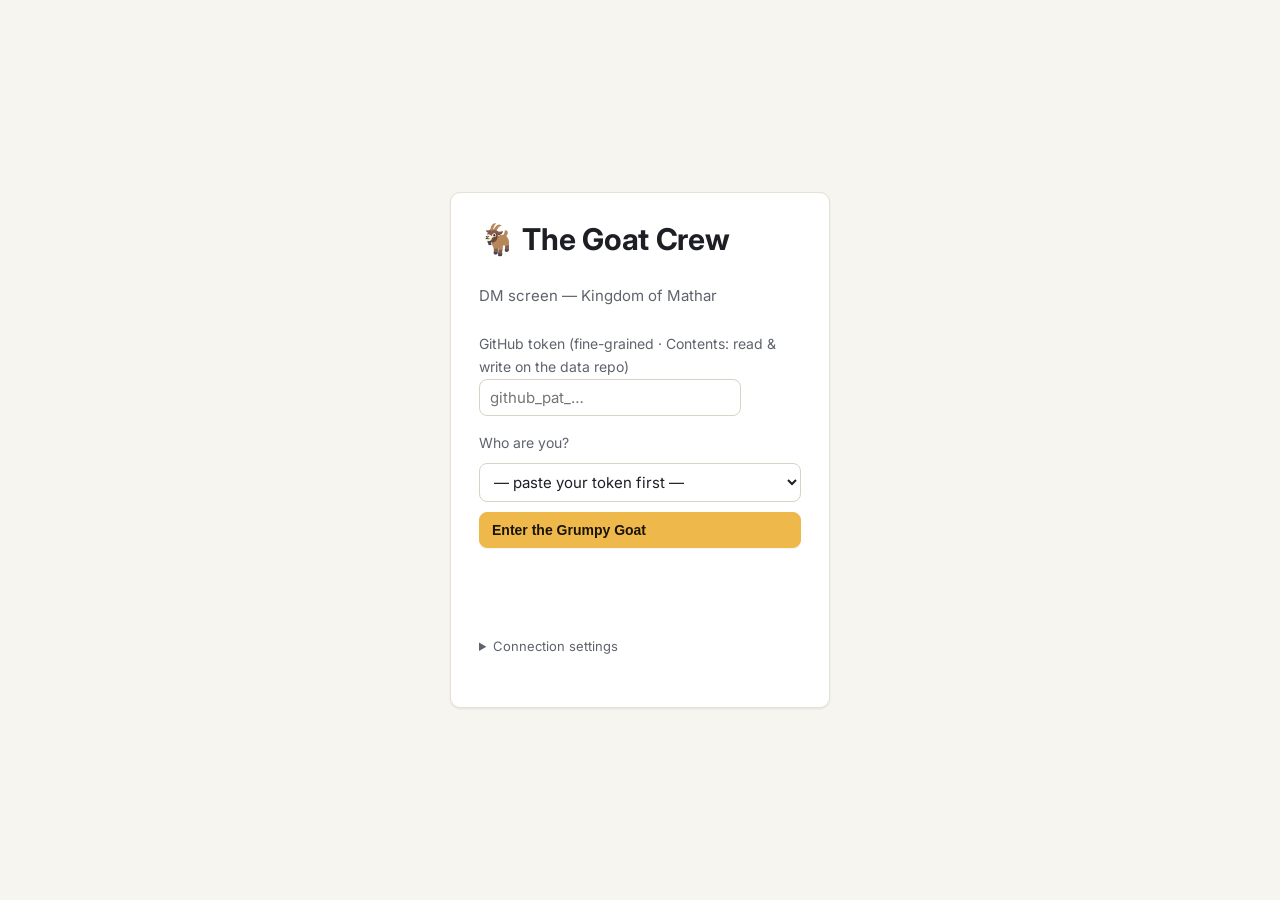
==== index.html @ f5019e67 "Light theme: System / Light / Dark with a header toggle - Tokenise every colour in style.css, dm.css" ====
<!DOCTYPE html>
<html lang="en">
<head>
<meta charset="utf-8">
<meta name="viewport" content="width=device-width, initial-scale=1, viewport-fit=cover">
<title>Goat Crew — DM screen</title>
<meta name="color-scheme" content="dark light">
<meta name="theme-color" content="#141822" media="(prefers-color-scheme: dark)">
<meta name="theme-color" content="#ffffff" media="(prefers-color-scheme: light)">
<script>
/* Theme, before first paint: localStorage gc_theme = system | light | dark → <html data-theme="light|dark">.
   On System it follows the OS live. Buttons with data-theme-set="…" and #theme-toggle drive it (see dm.css). */
(function () {
  var KEY = 'gc_theme', root = document.documentElement, mem = 'system', timer;
  var mq = window.matchMedia ? matchMedia('(prefers-color-scheme: dark)') : null, BAR = { dark: '#141822', light: '#ffffff' };
  function pref() { var v; try { v = localStorage.getItem(KEY); } catch (_) { v = mem; } return v === 'light' || v === 'dark' ? v : 'system'; }
  function resolve(p) { return p === 'system' ? (mq && !mq.matches ? 'light' : 'dark') : p; }
  function sync() {
    var p = pref(), next = root.dataset.theme === 'dark' ? 'light' : 'dark', tg = document.getElementById('theme-toggle');
    document.querySelectorAll('[data-theme-set]').forEach(function (b) { b.setAttribute('aria-pressed', String(b.dataset.themeSet === p)); });
    if (tg) { tg.title = 'Switch to ' + next + ' theme'; tg.setAttribute('aria-label', tg.title); }
  }
  function apply(fade) {
    var t = resolve(pref());
    if (fade && root.dataset.theme !== t) { root.classList.add('theme-fade'); clearTimeout(timer); timer = setTimeout(function () { root.classList.remove('theme-fade'); }, 400); }
    root.dataset.theme = t;
    document.querySelectorAll('meta[name="theme-color"]').forEach(function (m) { m.content = BAR[t]; });
    sync();
  }
  function set(p) { mem = p; try { localStorage.setItem(KEY, p); } catch (_) { /* private mode: keep it for this page */ } apply(true); }
  function onSystem() { if (pref() === 'system') apply(true); }
  window.gcTheme = { pref: pref, set: set, sync: sync, current: function () { return root.dataset.theme; } };
  apply(false);
  if (mq) { if (mq.addEventListener) mq.addEventListener('change', onSystem); else if (mq.addListener) mq.addListener(onSystem); }
  addEventListener('storage', function (e) { if (e.key === KEY) apply(true); });
  document.addEventListener('click', function (e) {
    var b = e.target.closest && e.target.closest('[data-theme-set], #theme-toggle'); if (!b) return;
    set(b.id === 'theme-toggle' ? (root.dataset.theme === 'dark' ? 'light' : 'dark') : b.dataset.themeSet);
  });
  document.addEventListener('DOMContentLoaded', sync);
})();
</script>
<link rel="preconnect" href="https://fonts.googleapis.com">
<link rel="preconnect" href="https://fonts.gstatic.com" crossorigin>
<link href="https://fonts.googleapis.com/css2?family=Cormorant+Garamond:wght@600;700&family=Inter:wght@400;500;600;700&family=JetBrains+Mono:wght@500;600;700&family=Source+Serif+4:ital,wght@0,400;0,600;1,400&display=swap" rel="stylesheet">
<link rel="stylesheet" href="vendor/leaflet/leaflet.css">
<link rel="stylesheet" href="style.css">
<link rel="stylesheet" href="dm.css">
<link rel="icon" href="data:image/svg+xml,<svg xmlns='http://www.w3.org/2000/svg' viewBox='0 0 100 100'><text y='.9em' font-size='90'>🐐</text></svg>">
</head>
<body>
<div id="app">
  <!-- Login: a GitHub token is the key to the private data repo; then say which DM you are -->
  <div id="login" class="hidden">
    <div class="login-box">
      <h1>🐐 The Goat Crew</h1>
      <p class="muted">DM screen — Kingdom of Mathar</p>
      <div id="login-direct">
        <label>GitHub token <span class="muted">(fine-grained · Contents: read &amp; write on the data repo)</span></label>
        <input id="login-token" type="password" autocomplete="off" spellcheck="false" placeholder="github_pat_…">
      </div>
      <label>Who are you?</label>
      <select id="login-user"><option value="">— paste your token first —</option></select>
      <div id="login-worker" class="hidden">
        <label>Passcode</label>
        <input id="login-pass" type="password" autocomplete="current-password" placeholder="goat-…">
      </div>
      <button id="login-btn" class="btn primary">Enter the Grumpy Goat</button>
      <p id="login-err" class="err"></p>
      <p id="login-mode" class="muted" style="font-size:12px;margin:0"></p>
      <details class="collapse"><summary class="muted" style="font-size:13px;font-weight:400">Connection settings</summary>
        <label class="muted" style="font-size:12px">Login server (leave empty to use a GitHub token in this browser)</label>
        <input id="login-worker-url" placeholder="https://goat-crew-dm.….workers.dev" spellcheck="false">
        <label class="muted" style="font-size:12px">Data repo</label>
        <div class="row"><input id="login-owner" placeholder="owner" style="flex:1;min-width:0"><input id="login-repo" placeholder="repo" style="flex:1;min-width:0"><input id="login-branch" placeholder="branch" style="width:90px"></div>
        <p class="muted" style="font-size:12px;margin:6px 0 0">Settings are stored only in this browser.</p>
      </details>
    </div>
  </div>

  <!-- Main -->
  <div id="main" class="hidden">
    <header>
      <span class="brand">🐐 Goat Crew</span>
      <span id="whoami" class="muted"></span>
      <span id="live-dot" title="Live connection to the data repo">●</span>
      <button id="theme-toggle" class="btn small ghost icon-btn" type="button" title="Switch theme" aria-label="Switch theme"><svg class="ic ic-sun" viewBox="0 0 24 24" fill="none" stroke="currentColor" stroke-width="2" stroke-linecap="round" stroke-linejoin="round" aria-hidden="true" focusable="false"><circle cx="12" cy="12" r="4"/><path d="M12 2v2M12 20v2m-7.07-17.07 1.41 1.41m11.32 11.32 1.41 1.41M2 12h2m16 0h2M6.34 17.66l-1.41 1.41M19.07 4.93l-1.41 1.41"/></svg><svg class="ic ic-moon" viewBox="0 0 24 24" fill="none" stroke="currentColor" stroke-width="2" stroke-linecap="round" stroke-linejoin="round" aria-hidden="true" focusable="false"><path d="M12 3a6 6 0 0 0 9 9 9 9 0 1 1-9-9Z"/></svg></button>
      <button id="logout" class="btn small ghost">Log out</button>
    </header>
    <nav id="tabs">
      <button data-tab="map" class="tab">Map</button>
      <button data-tab="chat" class="tab">DM Chat</button>
      <button data-tab="party" class="tab">Party</button>
      <button data-tab="battle" class="tab">Battle</button>
      <button data-tab="dice" class="tab">Dice</button>
      <button data-tab="journal" class="tab">Journal</button>
      <button data-tab="codex" class="tab">Codex</button>
      <button data-tab="quests" class="tab">Quests</button>
      <button data-tab="board" class="tab">Board</button>
      <button data-tab="arc" class="tab dm-only hidden">Arc</button>
      <button data-tab="notes" class="tab">My Notes</button>
      <button data-tab="dm" class="tab dm-only hidden">DM</button>
      <button data-tab="settings" class="tab" title="Settings">Settings</button>
      <select id="pin-pick" title="Pin a panel to the right of whatever tab you're on" aria-label="Pin a panel">
        <option value="">Pin a panel…</option>
        <option value="chat">DM Chat</option>
        <option value="notes">My Notes</option>
        <option value="battle">Battle</option>
        <option value="dice">Dice</option>
        <option value="party">Party</option>
        <option value="map">Map</option>
      </select>
    </nav>
    <main id="content"></main>
    <aside id="rail" class="hidden"></aside>
  </div>
</div>
<div id="toasts" aria-live="polite"></div>
<script src="vendor/leaflet/leaflet.js"></script>
<script src="config.js"></script>
<script src="gh.js"></script>
<script src="icons.js"></script>
<script src="bestiary.js"></script>
<script src="map.js"></script>
<script src="chat.js"></script>
<script src="app.js"></script>
</body>
</html>
---- vendor/leaflet/leaflet.css ----
/* required styles */

.leaflet-pane,
.leaflet-tile,
.leaflet-marker-icon,
.leaflet-marker-shadow,
.leaflet-tile-container,
.leaflet-pane > svg,
.leaflet-pane > canvas,
.leaflet-zoom-box,
.leaflet-image-layer,
.leaflet-layer {
	position: absolute;
	left: 0;
	top: 0;
	}
.leaflet-container {
	overflow: hidden;
	}
.leaflet-tile,
.leaflet-marker-icon,
.leaflet-marker-shadow {
	-webkit-user-select: none;
	   -moz-user-select: none;
	        user-select: none;
	  -webkit-user-drag: none;
	}
/* Prevents IE11 from highlighting tiles in blue */
.leaflet-tile::selection {
	background: transparent;
}
/* Safari renders non-retina tile on retina better with this, but Chrome is worse */
.leaflet-safari .leaflet-tile {
	image-rendering: -webkit-optimize-contrast;
	}
/* hack that prevents hw layers "stretching" when loading new tiles */
.leaflet-safari .leaflet-tile-container {
	width: 1600px;
	height: 1600px;
	-webkit-transform-origin: 0 0;
	}
.leaflet-marker-icon,
.leaflet-marker-shadow {
	display: block;
	}
/* .leaflet-container svg: reset svg max-width decleration shipped in Joomla! (joomla.org) 3.x */
/* .leaflet-container img: map is broken in FF if you have max-width: 100% on tiles */
.leaflet-container .leaflet-overlay-pane svg {
	max-width: none !important;
	max-height: none !important;
	}
.leaflet-container .leaflet-marker-pane img,
.leaflet-container .leaflet-shadow-pane img,
.leaflet-container .leaflet-tile-pane img,
.leaflet-container img.leaflet-image-layer,
.leaflet-container .leaflet-tile {
	max-width: none !important;
	max-height: none !important;
	width: auto;
	padding: 0;
	}

.leaflet-container img.leaflet-tile {
	/* See: https://bugs.chromium.org/p/chromium/issues/detail?id=600120 */
	mix-blend-mode: plus-lighter;
}

.leaflet-container.leaflet-touch-zoom {
	-ms-touch-action: pan-x pan-y;
	touch-action: pan-x pan-y;
	}
.leaflet-container.leaflet-touch-drag {
	-ms-touch-action: pinch-zoom;
	/* Fallback for FF which doesn't support pinch-zoom */
	touch-action: none;
	touch-action: pinch-zoom;
}
.leaflet-container.leaflet-touch-drag.leaflet-touch-zoom {
	-ms-touch-action: none;
	touch-action: none;
}
.leaflet-container {
	-webkit-tap-highlight-color: transparent;
}
.leaflet-container a {
	-webkit-tap-highlight-color: rgba(51, 181, 229, 0.4);
}
.leaflet-tile {
	filter: inherit;
	visibility: hidden;
	}
.leaflet-tile-loaded {
	visibility: inherit;
	}
.leaflet-zoom-box {
	width: 0;
	height: 0;
	-moz-box-sizing: border-box;
	     box-sizing: border-box;
	z-index: 800;
	}
/* workaround for https://bugzilla.mozilla.org/show_bug.cgi?id=888319 */
.leaflet-overlay-pane svg {
	-moz-user-select: none;
	}

.leaflet-pane         { z-index: 400; }

.leaflet-tile-pane    { z-index: 200; }
.leaflet-overlay-pane { z-index: 400; }
.leaflet-shadow-pane  { z-index: 500; }
.leaflet-marker-pane  { z-index: 600; }
.leaflet-tooltip-pane   { z-index: 650; }
.leaflet-popup-pane   { z-index: 700; }

.leaflet-map-pane canvas { z-index: 100; }
.leaflet-map-pane svg    { z-index: 200; }

.leaflet-vml-shape {
	width: 1px;
	height: 1px;
	}
.lvml {
	behavior: url(#default#VML);
	display: inline-block;
	position: absolute;
	}


/* control positioning */

.leaflet-control {
	position: relative;
	z-index: 800;
	pointer-events: visiblePainted; /* IE 9-10 doesn't have auto */
	pointer-events: auto;
	}
.leaflet-top,
.leaflet-bottom {
	position: absolute;
	z-index: 1000;
	pointer-events: none;
	}
.leaflet-top {
	top: 0;
	}
.leaflet-right {
	right: 0;
	}
.leaflet-bottom {
	bottom: 0;
	}
.leaflet-left {
	left: 0;
	}
.leaflet-control {
	float: left;
	clear: both;
	}
.leaflet-right .leaflet-control {
	float: right;
	}
.leaflet-top .leaflet-control {
	margin-top: 10px;
	}
.leaflet-bottom .leaflet-control {
	margin-bottom: 10px;
	}
.leaflet-left .leaflet-control {
	margin-left: 10px;
	}
.leaflet-right .leaflet-control {
	margin-right: 10px;
	}


/* zoom and fade animations */

.leaflet-fade-anim .leaflet-popup {
	opacity: 0;
	-webkit-transition: opacity 0.2s linear;
	   -moz-transition: opacity 0.2s linear;
	        transition: opacity 0.2s linear;
	}
.leaflet-fade-anim .leaflet-map-pane .leaflet-popup {
	opacity: 1;
	}
.leaflet-zoom-animated {
	-webkit-transform-origin: 0 0;
	    -ms-transform-origin: 0 0;
	        transform-origin: 0 0;
	}
svg.leaflet-zoom-animated {
	will-change: transform;
}

.leaflet-zoom-anim .leaflet-zoom-animated {
	-webkit-transition: -webkit-transform 0.25s cubic-bezier(0,0,0.25,1);
	   -moz-transition:    -moz-transform 0.25s cubic-bezier(0,0,0.25,1);
	        transition:         transform 0.25s cubic-bezier(0,0,0.25,1);
	}
.leaflet-zoom-anim .leaflet-tile,
.leaflet-pan-anim .leaflet-tile {
	-webkit-transition: none;
	   -moz-transition: none;
	        transition: none;
	}

.leaflet-zoom-anim .leaflet-zoom-hide {
	visibility: hidden;
	}


/* cursors */

.leaflet-interactive {
	cursor: pointer;
	}
.leaflet-grab {
	cursor: -webkit-grab;
	cursor:    -moz-grab;
	cursor:         grab;
	}
.leaflet-crosshair,
.leaflet-crosshair .leaflet-interactive {
	cursor: crosshair;
	}
.leaflet-popup-pane,
.leaflet-control {
	cursor: auto;
	}
.leaflet-dragging .leaflet-grab,
.leaflet-dragging .leaflet-grab .leaflet-interactive,
.leaflet-dragging .leaflet-marker-draggable {
	cursor: move;
	cursor: -webkit-grabbing;
	cursor:    -moz-grabbing;
	cursor:         grabbing;
	}

/* marker & overlays interactivity */
.leaflet-marker-icon,
.leaflet-marker-shadow,
.leaflet-image-layer,
.leaflet-pane > svg path,
.leaflet-tile-container {
	pointer-events: none;
	}

.leaflet-marker-icon.leaflet-interactive,
.leaflet-image-layer.leaflet-interactive,
.leaflet-pane > svg path.leaflet-interactive,
svg.leaflet-image-layer.leaflet-interactive path {
	pointer-events: visiblePainted; /* IE 9-10 doesn't have auto */
	pointer-events: auto;
	}

/* visual tweaks */

.leaflet-container {
	background: #ddd;
	outline-offset: 1px;
	}
.leaflet-container a {
	color: #0078A8;
	}
.leaflet-zoom-box {
	border: 2px dotted #38f;
	background: rgba(255,255,255,0.5);
	}


/* general typography */
.leaflet-container {
	font-family: "Helvetica Neue", Arial, Helvetica, sans-serif;
	font-size: 12px;
	font-size: 0.75rem;
	line-height: 1.5;
	}


/* general toolbar styles */

.leaflet-bar {
	box-shadow: 0 1px 5px rgba(0,0,0,0.65);
	border-radius: 4px;
	}
.leaflet-bar a {
	background-color: #fff;
	border-bottom: 1px solid #ccc;
	width: 26px;
	height: 26px;
	line-height: 26px;
	display: block;
	text-align: center;
	text-decoration: none;
	color: black;
	}
.leaflet-bar a,
.leaflet-control-layers-toggle {
	background-position: 50% 50%;
	background-repeat: no-repeat;
	display: block;
	}
.leaflet-bar a:hover,
.leaflet-bar a:focus {
	background-color: #f4f4f4;
	}
.leaflet-bar a:first-child {
	border-top-left-radius: 4px;
	border-top-right-radius: 4px;
	}
.leaflet-bar a:last-child {
	border-bottom-left-radius: 4px;
	border-bottom-right-radius: 4px;
	border-bottom: none;
	}
.leaflet-bar a.leaflet-disabled {
	cursor: default;
	background-color: #f4f4f4;
	color: #bbb;
	}

.leaflet-touch .leaflet-bar a {
	width: 30px;
	height: 30px;
	line-height: 30px;
	}
.leaflet-touch .leaflet-bar a:first-child {
	border-top-left-radius: 2px;
	border-top-right-radius: 2px;
	}
.leaflet-touch .leaflet-bar a:last-child {
	border-bottom-left-radius: 2px;
	border-bottom-right-radius: 2px;
	}

/* zoom control */

.leaflet-control-zoom-in,
.leaflet-control-zoom-out {
	font: bold 18px 'Lucida Console', Monaco, monospace;
	text-indent: 1px;
	}

.leaflet-touch .leaflet-control-zoom-in, .leaflet-touch .leaflet-control-zoom-out  {
	font-size: 22px;
	}


/* layers control */

.leaflet-control-layers {
	box-shadow: 0 1px 5px rgba(0,0,0,0.4);
	background: #fff;
	border-radius: 5px;
	}
.leaflet-control-layers-toggle {
	background-image: url(images/layers.png);
	width: 36px;
	height: 36px;
	}
.leaflet-retina .leaflet-control-layers-toggle {
	background-image: url(images/layers-2x.png);
	background-size: 26px 26px;
	}
.leaflet-touch .leaflet-control-layers-toggle {
	width: 44px;
	height: 44px;
	}
.leaflet-control-layers .leaflet-control-layers-list,
.leaflet-control-layers-expanded .leaflet-control-layers-toggle {
	display: none;
	}
.leaflet-control-layers-expanded .leaflet-control-layers-list {
	display: block;
	position: relative;
	}
.leaflet-control-layers-expanded {
	padding: 6px 10px 6px 6px;
	color: #333;
	background: #fff;
	}
.leaflet-control-layers-scrollbar {
	overflow-y: scroll;
	overflow-x: hidden;
	padding-right: 5px;
	}
.leaflet-control-layers-selector {
	margin-top: 2px;
	position: relative;
	top: 1px;
	}
.leaflet-control-layers label {
	display: block;
	font-size: 13px;
	font-size: 1.08333em;
	}
.leaflet-control-layers-separator {
	height: 0;
	border-top: 1px solid #ddd;
	margin: 5px -10px 5px -6px;
	}

/* Default icon URLs */
.leaflet-default-icon-path { /* used only in path-guessing heuristic, see L.Icon.Default */
	background-image: url(images/marker-icon.png);
	}


/* attribution and scale controls */

.leaflet-container .leaflet-control-attribution {
	background: #fff;
	background: rgba(255, 255, 255, 0.8);
	margin: 0;
	}
.leaflet-control-attribution,
.leaflet-control-scale-line {
	padding: 0 5px;
	color: #333;
	line-height: 1.4;
	}
.leaflet-control-attribution a {
	text-decoration: none;
	}
.leaflet-control-attribution a:hover,
.leaflet-control-attribution a:focus {
	text-decoration: underline;
	}
.leaflet-attribution-flag {
	display: inline !important;
	vertical-align: baseline !important;
	width: 1em;
	height: 0.6669em;
	}
.leaflet-left .leaflet-control-scale {
	margin-left: 5px;
	}
.leaflet-bottom .leaflet-control-scale {
	margin-bottom: 5px;
	}
.leaflet-control-scale-line {
	border: 2px solid #777;
	border-top: none;
	line-height: 1.1;
	padding: 2px 5px 1px;
	white-space: nowrap;
	-moz-box-sizing: border-box;
	     box-sizing: border-box;
	background: rgba(255, 255, 255, 0.8);
	text-shadow: 1px 1px #fff;
	}
.leaflet-control-scale-line:not(:first-child) {
	border-top: 2px solid #777;
	border-bottom: none;
	margin-top: -2px;
	}
.leaflet-control-scale-line:not(:first-child):not(:last-child) {
	border-bottom: 2px solid #777;
	}

.leaflet-touch .leaflet-control-attribution,
.leaflet-touch .leaflet-control-layers,
.leaflet-touch .leaflet-bar {
	box-shadow: none;
	}
.leaflet-touch .leaflet-control-layers,
.leaflet-touch .leaflet-bar {
	border: 2px solid rgba(0,0,0,0.2);
	background-clip: padding-box;
	}


/* popup */

.leaflet-popup {
	position: absolute;
	text-align: center;
	margin-bottom: 20px;
	}
.leaflet-popup-content-wrapper {
	padding: 1px;
	text-align: left;
	border-radius: 12px;
	}
.leaflet-popup-content {
	margin: 13px 24px 13px 20px;
	line-height: 1.3;
	font-size: 13px;
	font-size: 1.08333em;
	min-height: 1px;
	}
.leaflet-popup-content p {
	margin: 17px 0;
	margin: 1.3em 0;
	}
.leaflet-popup-tip-container {
	width: 40px;
	height: 20px;
	position: absolute;
	left: 50%;
	margin-top: -1px;
	margin-left: -20px;
	overflow: hidden;
	pointer-events: none;
	}
.leaflet-popup-tip {
	width: 17px;
	height: 17px;
	padding: 1px;

	margin: -10px auto 0;
	pointer-events: auto;

	-webkit-transform: rotate(45deg);
	   -moz-transform: rotate(45deg);
	    -ms-transform: rotate(45deg);
	        transform: rotate(45deg);
	}
.leaflet-popup-content-wrapper,
.leaflet-popup-tip {
	background: white;
	color: #333;
	box-shadow: 0 3px 14px rgba(0,0,0,0.4);
	}
.leaflet-container a.leaflet-popup-close-button {
	position: absolute;
	top: 0;
	right: 0;
	border: none;
	text-align: center;
	width: 24px;
	height: 24px;
	font: 16px/24px Tahoma, Verdana, sans-serif;
	color: #757575;
	text-decoration: none;
	background: transparent;
	}
.leaflet-container a.leaflet-popup-close-button:hover,
.leaflet-container a.leaflet-popup-close-button:focus {
	color: #585858;
	}
.leaflet-popup-scrolled {
	overflow: auto;
	}

.leaflet-oldie .leaflet-popup-content-wrapper {
	-ms-zoom: 1;
	}
.leaflet-oldie .leaflet-popup-tip {
	width: 24px;
	margin: 0 auto;

	-ms-filter: "progid:DXImageTransform.Microsoft.Matrix(M11=0.70710678, M12=0.70710678, M21=-0.70710678, M22=0.70710678)";
	filter: progid:DXImageTransform.Microsoft.Matrix(M11=0.70710678, M12=0.70710678, M21=-0.70710678, M22=0.70710678);
	}

.leaflet-oldie .leaflet-control-zoom,
.leaflet-oldie .leaflet-control-layers,
.leaflet-oldie .leaflet-popup-content-wrapper,
.leaflet-oldie .leaflet-popup-tip {
	border: 1px solid #999;
	}


/* div icon */

.leaflet-div-icon {
	background: #fff;
	border: 1px solid #666;
	}


/* Tooltip */
/* Base styles for the element that has a tooltip */
.leaflet-tooltip {
	position: absolute;
	padding: 6px;
	background-color: #fff;
	border: 1px solid #fff;
	border-radius: 3px;
	color: #222;
	white-space: nowrap;
	-webkit-user-select: none;
	-moz-user-select: none;
	-ms-user-select: none;
	user-select: none;
	pointer-events: none;
	box-shadow: 0 1px 3px rgba(0,0,0,0.4);
	}
.leaflet-tooltip.leaflet-interactive {
	cursor: pointer;
	pointer-events: auto;
	}
.leaflet-tooltip-top:before,
.leaflet-tooltip-bottom:before,
.leaflet-tooltip-left:before,
.leaflet-tooltip-right:before {
	position: absolute;
	pointer-events: none;
	border: 6px solid transparent;
	background: transparent;
	content: "";
	}

/* Directions */

.leaflet-tooltip-bottom {
	margin-top: 6px;
}
.leaflet-tooltip-top {
	margin-top: -6px;
}
.leaflet-tooltip-bottom:before,
.leaflet-tooltip-top:before {
	left: 50%;
	margin-left: -6px;
	}
.leaflet-tooltip-top:before {
	bottom: 0;
	margin-bottom: -12px;
	border-top-color: #fff;
	}
.leaflet-tooltip-bottom:before {
	top: 0;
	margin-top: -12px;
	margin-left: -6px;
	border-bottom-color: #fff;
	}
.leaflet-tooltip-left {
	margin-left: -6px;
}
.leaflet-tooltip-right {
	margin-left: 6px;
}
.leaflet-tooltip-left:before,
.leaflet-tooltip-right:before {
	top: 50%;
	margin-top: -6px;
	}
.leaflet-tooltip-left:before {
	right: 0;
	margin-right: -12px;
	border-left-color: #fff;
	}
.leaflet-tooltip-right:before {
	left: 0;
	margin-left: -12px;
	border-right-color: #fff;
	}

/* Printing */

@media print {
	/* Prevent printers from removing background-images of controls. */
	.leaflet-control {
		-webkit-print-color-adjust: exact;
		print-color-adjust: exact;
		}
	}
---- style.css ----
/* Base tokens of the original app. dm.css redefines them per theme (dark / light) and adds the semantic ones used below. */
:root {
  --bg: #14161c; --bg2: #1c1f28; --bg3: #262a36; --line: #333849;
  --fg: #e8e6df; --muted: #9aa0b0; --accent: #e0a94e; --accent2: #7fb4d9;
  --green: #6fbf82; --red: #d97a7a; --dm: #b48ad9;
  --radius: 10px;
}
* { box-sizing: border-box; }
html, body { margin: 0; padding: 0; background: var(--bg); color: var(--fg);
  font: 16px/1.55 -apple-system, "Segoe UI", Roboto, sans-serif; }
.hidden { display: none !important; }
.muted { color: var(--muted); }
.err { color: var(--red); min-height: 1.2em; }
h1, h2, h3 { line-height: 1.25; }
a { color: var(--accent2); }
img { max-width: 100%; border-radius: var(--radius); }

/* Login */
#login { display: flex; min-height: 100vh; align-items: center; justify-content: center; padding: 16px; }
.login-box { background: var(--bg2); border: 1px solid var(--line); border-radius: var(--radius); box-shadow: var(--shadow-1);
  padding: 28px; width: 100%; max-width: 380px; display: flex; flex-direction: column; gap: 10px; }
.login-box h1 { margin: 0; }
.login-box label { margin-top: 6px; color: var(--muted); font-size: 14px; }

/* Layout */
header { display: flex; align-items: center; gap: 10px; padding: 10px 14px;
  background: var(--bg2); border-bottom: 1px solid var(--line); position: sticky; top: 0; z-index: 20; }
.brand { font-weight: 700; }
#whoami { flex: 1; font-size: 14px; overflow: hidden; text-overflow: ellipsis; white-space: nowrap; }
#live-dot { color: var(--red); font-size: 12px; } #live-dot.on { color: var(--green); }
nav#tabs { display: flex; gap: 4px; padding: 8px 10px; background: var(--bg2);
  border-bottom: 1px solid var(--line); overflow-x: auto; position: sticky; top: 49px; z-index: 19; }
.tab { background: none; border: none; color: var(--muted); padding: 8px 14px; border-radius: 8px;
  font-size: 15px; cursor: pointer; white-space: nowrap; }
.tab.active { background: var(--bg3); color: var(--fg); font-weight: 600; }
.tab.dm-only.active, .tab.dm-only { color: var(--dm); }
main { padding: 14px; max-width: 900px; margin: 0 auto; padding-bottom: 60px; }

/* Cards & lists */
.card { background: var(--bg2); border: 1px solid var(--line); border-radius: var(--radius); box-shadow: var(--shadow-1);
  padding: 14px 16px; margin-bottom: 12px; }
.card.dm { border-left: 3px solid var(--dm); }
.card h3 { margin: 0 0 4px; }
.row { display: flex; align-items: center; gap: 8px; flex-wrap: wrap; }
.spread { justify-content: space-between; }
.grid { display: grid; grid-template-columns: repeat(auto-fill, minmax(250px, 1fr)); gap: 12px; }

/* Character cards */
.char-card { cursor: pointer; display: flex; gap: 12px; align-items: center; }
.char-card img.portrait, .portrait-ph { width: 56px; height: 56px; border-radius: 50%; object-fit: cover;
  background: var(--bg3); flex-shrink: 0; display: flex; align-items: center; justify-content: center; font-size: 26px; }
.statline { display: flex; gap: 14px; font-size: 14px; color: var(--muted); flex-wrap: wrap; }
.statline b { color: var(--fg); }
.hp-bar { height: 6px; background: var(--bg3); border-radius: 3px; overflow: hidden; margin-top: 6px; }
.hp-bar > div { height: 100%; background: var(--green); transition: width .3s; }
.hp-bar > div.low { background: var(--red); }

/* Detail view */
.stat-editor { display: grid; grid-template-columns: repeat(auto-fit, minmax(110px, 1fr)); gap: 10px; margin: 12px 0; }
.stat-box { background: var(--bg3); border-radius: 8px; padding: 8px 10px; text-align: center; }
.stat-box label { display: block; font-size: 11px; text-transform: uppercase; letter-spacing: .05em; color: var(--muted); }
.stat-box input { width: 100%; text-align: center; font-size: 20px; font-weight: 700; background: none; border: none; color: var(--fg); }
.stat-box .steppers { display: flex; justify-content: center; gap: 6px; margin-top: 4px; }

/* Forms */
input, select, textarea { background: var(--field); border: 1px solid var(--field-line); color: var(--fg);
  border-radius: 8px; padding: 9px 11px; font-size: 16px; font-family: inherit; }
textarea { width: 100%; min-height: 130px; resize: vertical; }
.btn { background: var(--btn-bg); border: 1px solid var(--btn-line); color: var(--fg); border-radius: 8px; box-shadow: var(--btn-shadow);
  padding: 9px 15px; font-size: 15px; cursor: pointer; }
.btn:hover { border-color: var(--accent); }
.btn.primary { background: var(--accent-fill); border-color: var(--accent-fill); color: var(--on-accent); font-weight: 700; }
.btn.danger { color: var(--red); }
.btn.dm { border-color: var(--dm); color: var(--dm); }
.btn.small { padding: 4px 10px; font-size: 13px; }
.btn.ghost { background: none; box-shadow: none; }
.btn.step { padding: 2px 12px; font-size: 16px; line-height: 1.3; }

/* Badges */
.badge { font-size: 11px; padding: 2px 8px; border-radius: 999px; border: 1px solid var(--line);
  color: var(--muted); text-transform: uppercase; letter-spacing: .04em; }
.badge.active { color: var(--green); border-color: var(--green); }
.badge.completed { color: var(--muted); }
.badge.rumoured { color: var(--accent); border-color: var(--accent); }
.badge.dm { color: var(--dm); border-color: var(--dm); }
.badge.hidden-e { color: var(--red); border-color: var(--red); }
.badge.cat { color: var(--accent2); border-color: var(--accent2); }

/* Markdown content */
.md { overflow-wrap: break-word; }
.md h1, .md h2 { border-bottom: 1px solid var(--line); padding-bottom: 4px; }
.md blockquote { border-left: 3px solid var(--accent); margin: 8px 0; padding: 2px 12px; color: var(--muted); }
.md table { border-collapse: collapse; margin: 10px 0; display: block; overflow-x: auto; }
.md th, .md td { border: 1px solid var(--line); padding: 5px 10px; text-align: left; }
.md code { background: var(--bg3); padding: 1px 5px; border-radius: 4px; font-size: 14px; }
.md hr { border: none; border-top: 1px solid var(--line); }

/* Search + toolbars */
.toolbar { display: flex; gap: 8px; margin-bottom: 12px; flex-wrap: wrap; align-items: center; }
.toolbar input[type=search] { flex: 1; min-width: 160px; }
details.collapse { margin-bottom: 12px; }
details.collapse summary { cursor: pointer; padding: 10px 0; font-weight: 600; }

/* History */
.hist { font-size: 13px; color: var(--muted); border-top: 1px dashed var(--line); padding-top: 4px; margin-top: 4px; }

/* Encounter table */
table.enc { width: 100%; border-collapse: collapse; }
table.enc th, table.enc td { border-bottom: 1px solid var(--line); padding: 6px 6px; text-align: left; }
table.enc input { width: 100%; min-width: 46px; padding: 5px 7px; font-size: 15px; }
table.enc input.num { max-width: 64px; text-align: center; }
table.enc tr.turn td { background: var(--turn-bg); }
table.enc tr.turn td:first-child { box-shadow: inset 3px 0 0 var(--accent); }

/* Battle — initiative list */
.your-turn { text-align: center; font-weight: 800; letter-spacing: .06em; font-size: 20px;
  color: var(--on-accent); background: linear-gradient(90deg, var(--accent-fill), var(--accent-fill-2)); border-radius: 8px;
  padding: 12px; margin: 10px 0; animation: pulse 1.4s ease-in-out infinite; }
@keyframes pulse { 0%, 100% { transform: scale(1); } 50% { transform: scale(1.02); } }
.init-list { display: flex; flex-direction: column; gap: 4px; margin-top: 6px; }
.init-row { display: grid; grid-template-columns: 40px 1fr auto; align-items: center; gap: 10px;
  padding: 9px 12px; border-radius: 8px; background: var(--bg3); border: 1px solid transparent; }
.init-row.turn { border-color: var(--accent-line); background: var(--turn-bg); }
.init-row.mine { box-shadow: inset 3px 0 0 var(--accent2); }
.init-num { font-weight: 700; text-align: center; color: var(--muted); }
.init-name { font-weight: 600; }
.init-hp { font-size: 14px; color: var(--green); font-weight: 700; }
.init-hp.low { color: var(--red); }

/* Dice */
.dice-quick { display: flex; gap: 6px; flex-wrap: wrap; }
.die-btn { flex: 1; min-width: 54px; font-weight: 700; }
.roll-feed { display: flex; flex-direction: column; gap: 8px; }
.roll { display: flex; align-items: center; gap: 14px; background: var(--bg2); border: 1px solid var(--line);
  border-radius: var(--radius); padding: 10px 14px; box-shadow: var(--shadow-1); }
.roll-total { font-size: 30px; font-weight: 800; min-width: 56px; text-align: center; color: var(--fg); }
.roll-body { flex: 1; min-width: 0; }
.roll-meta { font-size: 15px; }
.roll-detail { font-size: 13px; font-variant-numeric: tabular-nums; }
.roll.crit { border-color: var(--accent-line); background: var(--crit-bg); }
.roll.crit .roll-total { color: var(--accent); }
.roll.fumble { border-color: var(--red); background: var(--fumble-bg); }
.roll.fumble .roll-total { color: var(--red); }
.roll.fresh { animation: pop .45s ease; }
@keyframes pop { 0% { transform: scale(.85); opacity: 0; } 60% { transform: scale(1.04); } 100% { transform: scale(1); opacity: 1; } }

/* Noticeboard */
.notice-by { font-size: 12px; margin-bottom: 6px; }
.notice .replies { margin-top: 10px; border-top: 1px dashed var(--line); padding-top: 8px; display: flex; flex-direction: column; gap: 8px; }
.reply { background: var(--bg3); border-radius: 8px; padding: 8px 12px; }
.reply.dm { border-left: 3px solid var(--dm); }
.reply-slot:not(:empty) { margin-top: 8px; }

/* Arc board (co-DM) */
.btn.on { border-color: var(--accent); color: var(--accent); }
.owner-filter { display: flex; gap: 4px; margin-left: auto; flex-wrap: wrap; }
.arc-now { font-size: 17px; margin-top: 8px; }
.arc-now b { color: var(--accent); }
.arc-progress { height: 8px; background: var(--bg3); border-radius: 4px; overflow: hidden; margin: 10px 0 6px; }
.arc-progress > div { height: 100%; background: linear-gradient(90deg, var(--accent-fill), var(--accent-fill-2)); transition: width .4s; }
.arc-notes { margin: 8px 0 0; }
.arc-section { margin-bottom: 14px; }
.arc-section h3, .arc-col h3 { margin: 6px 0; font-size: 16px; }
.flow { position: relative; display: flex; gap: 16px; overflow-x: auto; padding: 4px 2px 10px; scroll-snap-type: x proximity; }
.beat { position: relative; flex: 0 0 170px; scroll-snap-align: center; display: flex; flex-direction: column; gap: 3px;
  text-align: left; background: var(--bg2); border: 1px solid var(--line); border-radius: var(--radius);
  padding: 10px 12px; color: var(--fg); font: inherit; cursor: pointer; box-shadow: var(--shadow-1); }
.beat:hover { border-color: var(--accent); }
.beat + .beat::before { content: ''; position: absolute; left: -17px; top: 50%; width: 16px; height: 2px; background: var(--line); }
.beat-num { font-size: 12px; font-weight: 700; color: var(--muted); }
.beat-status { font-size: 11px; text-transform: uppercase; letter-spacing: .05em; color: var(--muted); }
.beat-title { font-weight: 600; line-height: 1.3; }
.beat-foot { display: flex; gap: 6px; flex-wrap: wrap; margin-top: auto; padding-top: 4px; }
.beat.s-played { opacity: .6; }
.beat.s-played .beat-status { color: var(--green); }
.beat.s-now { border-color: var(--accent-line); background: var(--turn-bg); box-shadow: 0 0 0 3px var(--now-ring); }
.beat.s-now .beat-status { color: var(--accent); font-weight: 700; }
.beat.s-next { border-color: var(--accent2); }
.beat.s-next .beat-status { color: var(--accent2); }
.beat.s-maybe { border-style: dashed; background: transparent; box-shadow: none; }
.arc-cols { display: grid; grid-template-columns: repeat(auto-fit, minmax(250px, 1fr)); gap: 12px; align-items: start; }
.arc-col { background: var(--bg2); border: 1px solid var(--line); border-radius: var(--radius); padding: 10px 12px; box-shadow: var(--shadow-1); }
.arc-card { background: var(--bg3); border-radius: 8px; padding: 8px 10px; margin-bottom: 8px; }
.arc-card.gone { opacity: .55; }
.arc-snip { font-size: 13px; margin: 2px 0 6px; }
.check-row { display: flex; align-items: flex-start; gap: 8px; padding: 7px 0; border-top: 1px dashed var(--line); flex-wrap: wrap; }
.check-row input { margin-top: 3px; width: 18px; height: 18px; padding: 0; accent-color: var(--accent); flex-shrink: 0; }
.check-row.done .linkish { color: var(--muted); }
.check-row.done.ck-thread .linkish { text-decoration: line-through; }
.linkish { background: none; border: none; color: var(--fg); font: inherit; text-align: left; padding: 0; cursor: pointer; flex: 1; min-width: 120px; }
.linkish:hover { color: var(--accent); }
.owner { font-size: 11px; padding: 1px 8px; border-radius: 999px; font-weight: 700; white-space: nowrap; align-self: center; }
.owner.o-0 { background: var(--tint-accent); color: var(--accent); }
.owner.o-1 { background: var(--tint-dm); color: var(--dm); }
.owner.o-both { background: var(--tint-accent2); color: var(--accent2); }
.badge.st-met { color: var(--green); border-color: var(--green); }
.badge.st-gone { color: var(--red); border-color: var(--red); }
.btn.nudge { animation: pulse 1.6s ease-in-out infinite; }
.seg { display: flex; flex-wrap: wrap; gap: 4px; margin: 10px 0; }
.arc-focus { border-color: var(--accent); }
#arc-focus { scroll-margin-top: 110px; } /* clear the sticky header + tabs */
.dim { opacity: .3; }

/* Toast */
#toast { position: fixed; bottom: 18px; left: 50%; transform: translateX(-50%); background: var(--bg3);
  border: 1px solid var(--accent); border-radius: 8px; padding: 10px 18px; z-index: 100; max-width: 90vw; }

@media (max-width: 600px) {
  main { padding: 10px; }
  .grid { grid-template-columns: 1fr; }
  .tab { padding: 8px 10px; font-size: 14px; }
}
---- dm.css ----
/* DM screen additions: map, DM chat, bestiary, settings. style.css is the original app's stylesheet. */

/* ===== Themes: every colour in the app reads these tokens. Dark "Midnight Console" is the default;
   <html data-theme="light"> (set before first paint by the script in index.html) switches to "Parchment & Ink". ===== */
:root {
  color-scheme: dark;
  --bg: #0b0d12; --bg2: #141822; --bg3: #1b2030; --line: rgba(255, 255, 255, .09);
  --fg: #f3f4f6; --muted: #9aa3b5; --accent: #f2c15e; --accent2: #7fd1c9;
  --green: #4ade80; --red: #f87171; --dm: #c4a5f0;
  /* surfaces + controls */
  --raised: #262c3e; --field: var(--bg3); --field-line: var(--line); --btn-bg: var(--bg3); --btn-line: var(--line); --btn-shadow: none;
  --tint-1: rgba(255, 255, 255, .05); --tint-2: rgba(255, 255, 255, .08); --tint-3: rgba(255, 255, 255, .12);
  --shadow-1: none; --shadow-2: 0 8px 24px rgba(0, 0, 0, .45); --shadow-3: 0 6px 24px rgba(0, 0, 0, .5);
  --overlay: rgba(5, 6, 10, .62); --scrollbar: rgba(255, 255, 255, .16); --selection: rgba(242, 193, 94, .28);
  /* gold: --accent is for text, icons and borders; --accent-fill is the button / banner fill under --on-accent text */
  --accent-fill: var(--accent); --accent-fill-2: #f2c877; --accent-fill-hover: #f6cf7d; --on-accent: #1a1408;
  --accent-line: var(--accent); --accent-glow: var(--accent); --pop-line: var(--accent); --toast-bg: var(--bg3); --toast-line: var(--accent);
  --tint-accent: rgba(224, 169, 78, .18); --tint-accent2: rgba(127, 180, 217, .18); --tint-dm: rgba(180, 138, 217, .2); --now-ring: rgba(224, 169, 78, .22);
  /* battle + dice */
  --turn-bg: #2c2a1e; --crit-bg: #241f10; --fumble-bg: #241414;
  --hp-fill: rgba(74, 222, 128, .28); --hp-fill-low: rgba(248, 113, 113, .32); --hp-track: var(--tint-1);
  /* chat + DM insets */
  --msg-mine-bg: #2a2f44; --msg-mine-line: #3c4566; --dm-inset-bg: #15121c; --dm-inset-line: rgba(196, 165, 240, .35);
  /* map */
  --map-bg: #0f1115; --pin-bg: rgba(20, 22, 28, .82); --pin-fg: #fff; --pin-shadow: #000; --plan-shadow: rgba(0, 0, 0, .6);
  /* parchment (handouts, read-aloud text) */
  --paper: #e9dcc0; --paper-edge: #c9b48a; --paper-shadow: inset 0 0 48px rgba(110, 80, 30, .14), 0 1px 0 rgba(0, 0, 0, .3);
  --paper-grain: url("data:image/svg+xml;utf8,<svg xmlns='http://www.w3.org/2000/svg' width='180' height='180'><filter id='n'><feTurbulence type='fractalNoise' baseFrequency='0.8' numOctaves='2' stitchTiles='stitch'/><feColorMatrix values='0 0 0 0 0.30 0 0 0 0 0.20 0 0 0 0 0.08 0.14 0 0 0 0'/></filter><rect width='100%' height='100%' filter='url(%23n)'/></svg>");
}
:root[data-theme="light"] {
  color-scheme: light;
  --bg: #f7f5f0; --bg2: #ffffff; --bg3: #f2efe8; --line: #e6e1d6;
  --fg: #1d1f24; --muted: #5f636c; --accent: #8a5f0e; --accent2: #0e7068;
  --green: #157a3a; --red: #b42318; --dm: #7444c9;
  --raised: #ffffff; --field: #ffffff; --field-line: #d9d3c6; --btn-bg: #ffffff; --btn-line: #ddd7ca;
  --btn-shadow: 0 1px 2px rgba(40, 32, 16, .06);
  --tint-1: rgba(40, 32, 16, .045); --tint-2: rgba(40, 32, 16, .07); --tint-3: rgba(40, 32, 16, .11);
  --shadow-1: 0 1px 2px rgba(40, 32, 16, .05), 0 1px 3px rgba(40, 32, 16, .04);
  --shadow-2: 0 12px 32px rgba(40, 32, 16, .13), 0 2px 6px rgba(40, 32, 16, .06);
  --shadow-3: 0 16px 40px rgba(40, 32, 16, .16), 0 2px 8px rgba(40, 32, 16, .07);
  --overlay: rgba(29, 31, 36, .32); --scrollbar: rgba(40, 32, 16, .24); --selection: rgba(226, 170, 54, .3);
  --accent-fill: #efb84a; --accent-fill-2: #f6d27f; --accent-fill-hover: #e8ab35;
  --accent-line: #d6a443; --accent-glow: #f0b23a; --pop-line: var(--line); --toast-bg: #ffffff; --toast-line: var(--line);
  --tint-accent: rgba(176, 122, 20, .12); --tint-accent2: rgba(14, 112, 104, .1); --tint-dm: rgba(116, 68, 201, .1); --now-ring: rgba(214, 164, 67, .24);
  --turn-bg: #fdf5e1; --crit-bg: #fdf5e1; --fumble-bg: #fdefed;
  --hp-fill: rgba(21, 122, 58, .16); --hp-fill-low: rgba(180, 35, 24, .14); --hp-track: var(--tint-2);
  --msg-mine-bg: #edf1f9; --msg-mine-line: #d6deee; --dm-inset-bg: #f6f2fd; --dm-inset-line: rgba(116, 68, 201, .26);
  --map-bg: #ebe7de; --pin-bg: rgba(255, 255, 255, .95); --pin-fg: #1d1f24; --pin-shadow: rgba(0, 0, 0, .55); --plan-shadow: rgba(60, 45, 20, .22);
  --paper: #f8f1e1; --paper-edge: #e3d3ae; --paper-shadow: inset 0 0 40px rgba(150, 110, 40, .08), 0 1px 2px rgba(60, 45, 20, .08);
  --paper-grain: url("data:image/svg+xml;utf8,<svg xmlns='http://www.w3.org/2000/svg' width='180' height='180'><filter id='n'><feTurbulence type='fractalNoise' baseFrequency='0.8' numOctaves='2' stitchTiles='stitch'/><feColorMatrix values='0 0 0 0 0.30 0 0 0 0 0.20 0 0 0 0 0.08 0.07 0 0 0 0'/></filter><rect width='100%' height='100%' filter='url(%23n)'/></svg>");
}
:root {
  --radius: 10px;
  --sans: Inter, -apple-system, "Segoe UI", Roboto, sans-serif;
  --mono: "JetBrains Mono", ui-monospace, SFMono-Regular, Menlo, monospace;
}
::selection { background: var(--selection); }
html { scrollbar-color: var(--scrollbar) transparent; }
/* a short cross-fade only while the theme is being switched (never on first paint) */
.theme-fade, .theme-fade *, .theme-fade *::before, .theme-fade *::after {
  transition: background-color .3s ease, border-color .3s ease, color .3s ease, fill .3s ease, stroke .3s ease, box-shadow .3s ease !important; }
html, body { font-family: var(--sans); font-size: 15px; }
h1, h2, h3 { letter-spacing: -.01em; }
h2 { font-size: 20px; } h3 { font-size: 16px; }
main { padding: 12px; }
.card { padding: 12px 14px; margin-bottom: 10px; }
.btn { padding: 8px 12px; font-size: 14px; min-height: 36px; display: inline-flex; align-items: center; gap: 6px; transition: border-color .15s, background .15s, color .15s; }
.btn.small { padding: 4px 10px; min-height: 30px; font-size: 13px; }
.btn.primary { background: var(--accent-fill); border-color: var(--accent-fill); color: var(--on-accent); }
.btn.primary:hover { background: var(--accent-fill-hover); }
.btn.on { border-color: var(--accent); color: var(--accent); }
.tab { display: inline-flex; align-items: center; gap: 6px; padding: 8px 12px; font-size: 14px; }
.tab .ic { width: 16px; height: 16px; }
.tab:hover { background: var(--tint-1); } .tab:not(.dm-only):hover { color: var(--fg); } .tab.active:hover { background: var(--bg3); }
:focus-visible { outline: 2px solid var(--accent); outline-offset: 2px; border-radius: 6px; }
input:focus-visible, textarea:focus-visible, select:focus-visible { outline: 2px solid var(--accent); outline-offset: 0; border-color: var(--accent); }
.ic { width: 1.1em; height: 1.1em; vertical-align: -.2em; flex-shrink: 0; }
h2 .ic, h3 .ic, summary .ic { margin-right: 4px; }
.ic-red { color: var(--red); } .ic-gold { color: var(--accent); } .ic-muted { color: var(--muted); }
/* numbers: mono + tabular so columns line up */
.init-num, .init-hp, .roll-total, .roll-detail, .stat-box input, table.enc input.num, .statline b, .badge, .beat-num { font-variant-numeric: tabular-nums; }
.init-num, .init-hp, .roll-total, .stat-box input, table.enc input.num { font-family: var(--mono); }
/* battle rows: HP pill fills with the remaining fraction */
.init-list { gap: 6px; }
.init-row { grid-template-columns: 48px 1fr auto; padding: 8px 10px; }
.init-num { font-size: 15px; }
.init-hp { display: inline-block; min-width: 76px; text-align: center; padding: 4px 10px; border-radius: 6px; color: var(--fg);
  background: linear-gradient(90deg, var(--hp-fill) var(--hp, 0%), var(--hp-track) var(--hp, 0%)); }
.init-hp.low { background: linear-gradient(90deg, var(--hp-fill-low) var(--hp, 0%), var(--hp-track) var(--hp, 0%)); }
.init-hp-ctl .btn.small { min-width: 40px; min-height: 36px; font-family: var(--mono); justify-content: center; }
@media (pointer: coarse) { .init-hp-ctl .btn.small, .btn.step, .die-btn, .tab { min-height: 44px; } .init-hp-ctl .btn.small { min-width: 44px; } }
.your-turn { font-size: 18px; letter-spacing: .08em; }
/* toasts: top-right stack */
#toast { display: none; }
#toasts { position: fixed; top: 12px; right: 12px; z-index: 3000; display: flex; flex-direction: column; gap: 8px; max-width: min(380px, 92vw); pointer-events: none; }
.toast { background: var(--toast-bg); border: 1px solid var(--toast-line); border-left: 4px solid var(--accent-line); border-radius: 8px; padding: 10px 14px; font-size: 14px;
  box-shadow: var(--shadow-2); animation: toast-in .2s ease; }
.toast.out { opacity: 0; transform: translateY(-6px); transition: opacity .25s, transform .25s; }
@keyframes toast-in { from { opacity: 0; transform: translateY(-8px); } }
@media (prefers-reduced-motion: reduce) { *, *::before, *::after { animation: none !important; transition: none !important; } }
select, input, textarea { font-size: 15px; padding: 8px 10px; }
.badge { font-size: 11px; }
#pin-pick { color: var(--fg); }
.msg.ai { border-left-color: var(--dm); }

/* ===== Parchment: anything read aloud or handed over sits on paper; DM secrets stay on dark ===== */
:root { --ink: #2b2416; --ink-soft: #5c4d38; --ink-link: #6b3a2a; --ink-strong: #1d1810; --ink-rule: #a6834f;
  --paper-tint-1: rgba(0, 0, 0, .04); --paper-tint-2: rgba(0, 0, 0, .06); --paper-tint-3: rgba(0, 0, 0, .08);
  --serif: "Source Serif 4", Georgia, "Times New Roman", serif; --display: "Cormorant Garamond", Georgia, serif; }
details.collapse.card > .md, div.card:not(.dm) > .md, [data-view] > .md, .reply > .md, .arc-notes > .md, .msg.ai .msg-text, #map-side #room-desc {
  background-color: var(--paper);
  background-image: var(--paper-grain);
  color: var(--ink); border: 1px solid var(--paper-edge); border-radius: 8px; padding: 12px 16px; margin: 8px 0;
  box-shadow: var(--paper-shadow);
  font-family: var(--serif); font-size: 15.5px; line-height: 1.55;
}
.msg.ai .msg-text { font-size: 15px; }
.msg.ai { background: transparent; border-color: transparent; border-left: 3px solid var(--dm); padding-left: 10px; }
#map-side #room-desc { min-height: 96px; }
#content-view { background: transparent; border: none; padding: 0; box-shadow: none; }
:is(details.collapse.card > .md, div.card:not(.dm) > .md, [data-view] > .md, .reply > .md, .arc-notes > .md, .msg.ai .msg-text) :is(h1, h2, h3, h4) {
  font-family: var(--display); font-weight: 700; color: var(--ink); border-bottom: 1px solid var(--paper-edge); letter-spacing: 0; padding-bottom: 2px; }
:is(details.collapse.card > .md, div.card:not(.dm) > .md, [data-view] > .md, .reply > .md, .arc-notes > .md, .msg.ai .msg-text) h1 { font-size: 26px; }
:is(details.collapse.card > .md, div.card:not(.dm) > .md, [data-view] > .md, .reply > .md, .arc-notes > .md, .msg.ai .msg-text) h2 { font-size: 22px; }
:is(details.collapse.card > .md, div.card:not(.dm) > .md, [data-view] > .md, .reply > .md, .arc-notes > .md, .msg.ai .msg-text) h3 { font-size: 18px; }
:is(details.collapse.card > .md, div.card:not(.dm) > .md, [data-view] > .md, .reply > .md, .arc-notes > .md, .msg.ai .msg-text) :is(b, strong) { color: var(--ink-strong); }
:is(details.collapse.card > .md, div.card:not(.dm) > .md, [data-view] > .md, .reply > .md, .arc-notes > .md, .msg.ai .msg-text) a { color: var(--ink-link); }
:is(details.collapse.card > .md, div.card:not(.dm) > .md, [data-view] > .md, .reply > .md, .arc-notes > .md, .msg.ai .msg-text) blockquote { border-left: 3px solid var(--ink-rule); color: var(--ink-soft); background: var(--paper-tint-1); padding: 4px 12px; }
:is(details.collapse.card > .md, div.card:not(.dm) > .md, [data-view] > .md, .reply > .md, .arc-notes > .md, .msg.ai .msg-text) code { background: var(--paper-tint-3); color: var(--ink); }
:is(details.collapse.card > .md, div.card:not(.dm) > .md, [data-view] > .md, .reply > .md, .arc-notes > .md, .msg.ai .msg-text) :is(th, td) { border-color: var(--paper-edge); }
:is(details.collapse.card > .md, div.card:not(.dm) > .md, [data-view] > .md, .reply > .md, .arc-notes > .md, .msg.ai .msg-text) th { background: var(--paper-tint-2); }
:is(details.collapse.card > .md, div.card:not(.dm) > .md, [data-view] > .md, .reply > .md, .arc-notes > .md, .msg.ai .msg-text) hr { border-top-color: var(--paper-edge); }
:is(details.collapse.card > .md, div.card:not(.dm) > .md, [data-view] > .md, .reply > .md, .arc-notes > .md, .msg.ai .msg-text) .muted { color: var(--ink-soft); }
:is(details.collapse.card > .md, div.card:not(.dm) > .md, [data-view] > .md, .reply > .md, .arc-notes > .md, .msg.ai .msg-text) img { border: 1px solid var(--paper-edge); }
/* the DM-only inset inside a parchment entry: dark ink note, never on the handout */
details.collapse.card > div.card.dm { background: var(--dm-inset-bg); border: 1px solid var(--dm-inset-line); border-left: 3px solid var(--dm); margin-top: 6px; box-shadow: none; }

/* ---------- Map ---------- */
body.tab-map main { max-width: none; padding: 0; padding-bottom: 0; }
.map-wrap { position: relative; }
.map-bar { display: flex; gap: 8px; align-items: center; padding: 8px 10px; background: var(--bg2); border-bottom: 1px solid var(--line); flex-wrap: wrap; }
.map-bar select { max-width: 60vw; }
#map-canvas { height: calc(100vh - 150px); min-height: 420px; background: var(--map-bg); }
.leaflet-container { font: inherit; }
.leaflet-div-icon { background: none; border: none; }
.pin { display: flex; align-items: center; gap: 4px; white-space: nowrap; cursor: grab; }
.pin-ico { font-size: 22px; line-height: 1; filter: drop-shadow(0 1px 2px var(--pin-shadow)); }
.pin-lbl { font-size: 12px; font-weight: 700; color: var(--pin-fg); background: var(--pin-bg); padding: 2px 7px; border-radius: 999px; border: 1px solid var(--accent-line); box-shadow: var(--shadow-1); }
.party-marker { font-size: 34px; line-height: 1; filter: drop-shadow(0 0 6px var(--accent-glow)); animation: pulse 1.6s ease-in-out infinite; cursor: grab; }
.map-side { position: absolute; top: 56px; right: 10px; width: 320px; max-width: calc(100vw - 20px); max-height: calc(100vh - 220px); overflow: auto;
  background: var(--bg2); border: 1px solid var(--pop-line); border-radius: var(--radius); padding: 12px 14px; z-index: 1000; box-shadow: var(--shadow-3); }
.map-side h3 { margin: 0 0 6px; }
.map-side label { display: block; color: var(--muted); font-size: 12px; margin-top: 8px; }
.map-side input, .map-side select, .map-side textarea { width: 100%; }
.map-side textarea { min-height: 70px; }
.map-hint { position: absolute; left: 50%; top: 60px; transform: translateX(-50%); background: var(--accent-fill); color: var(--on-accent); font-weight: 700; box-shadow: var(--shadow-2);
  padding: 6px 14px; border-radius: 999px; z-index: 1000; pointer-events: none; }
.leaflet-popup-content-wrapper { background: var(--bg2); color: var(--fg); border: 1px solid var(--line); }
.leaflet-popup-tip { background: var(--bg2); }
.leaflet-bar, .leaflet-touch .leaflet-bar { border: 1px solid var(--line); border-radius: 8px; box-shadow: var(--shadow-2); overflow: hidden; }
.leaflet-bar a, .leaflet-bar a:hover, .leaflet-bar a.leaflet-disabled { background: var(--bg2); color: var(--fg); border-bottom-color: var(--line); }
.leaflet-bar a:hover { background: var(--bg3); } .leaflet-bar a.leaflet-disabled { color: var(--muted); }
.leaflet-popup-content { margin: 10px 12px; font-size: 14px; }
.leaflet-popup-content .row { margin-top: 6px; }

/* Floor plans (SVG): ink on parchment in both themes. Unexplored rooms are cross-hatched, explored rooms clean paper. */
svg.plan { width: 100%; height: 100%; filter: drop-shadow(0 8px 22px var(--plan-shadow));
  --plan-paper: #e4d5b3; --plan-grounds: #d5c59e; --plan-grounds-edge: #8a7657; --plan-ink: #2b2416; --plan-ink-soft: #5c4d38; --plan-hover: #6b3a2a;
  --plan-hatch: #d6c6a0; --plan-hatch-line: #9c8862; --plan-passage: #cdb98f; --plan-room: #f4e9d0; --plan-cave-room: #efe2c4;
  --plan-party: #b8860b; --plan-party-room: #f8edd2; --plan-selected: #3a5a8c; --plan-door: #8b5a2b; --plan-red: #8c3b2f; }
.plan-bg { fill: var(--plan-paper); }
.plan-hatch-bg { fill: var(--plan-hatch); } .plan-hatch-line { stroke: var(--plan-hatch-line); }
.plan-grain { pointer-events: none; }
.plan-grounds { fill: var(--plan-grounds); stroke: var(--plan-grounds-edge); stroke-width: 2; stroke-dasharray: 7 5; }
.plan-wall { fill: none; stroke: var(--plan-ink); stroke-width: 7; }
.plan-passage-ink { stroke: var(--plan-ink); stroke-width: 52; stroke-linecap: round; }
.plan-passage { stroke: var(--plan-passage); stroke-width: 44; stroke-linecap: round; }
.room-floor { fill: url(#hatch); stroke: var(--plan-ink); stroke-width: 3; cursor: pointer; transition: fill .25s, stroke .25s; }
.room:hover .room-floor { stroke: var(--plan-hover); stroke-width: 4.5; }
.room.explored .room-floor { fill: var(--plan-room); }
.plan-cave .room-floor { stroke-width: 3.5; }
.plan-cave .room.explored .room-floor { fill: var(--plan-cave-room); }
.room-label { fill: var(--plan-ink-soft); font: italic 600 22px/1 "Cormorant Garamond", Georgia, serif; pointer-events: none; paint-order: stroke; stroke: var(--plan-hatch); stroke-width: 4px; stroke-linejoin: round; }
.room.explored .room-label { fill: var(--plan-ink); font-style: normal; stroke: var(--plan-room); }
.room.party .room-floor { stroke: var(--plan-party); stroke-width: 8; fill: var(--plan-party-room); }
.room.party .room-label { fill: var(--plan-ink); font-style: normal; stroke: var(--plan-party-room); }
.room.selected .room-floor { stroke: var(--plan-selected); stroke-width: 8; }
.room-party { font-size: 40px; pointer-events: none; }
.room-flag { font-size: 20px; pointer-events: none; }
.plan-door { fill: var(--plan-door); stroke: var(--plan-ink); stroke-width: 1.5; }
.plan-mark { fill: var(--plan-red); font: italic 600 17px "Cormorant Garamond", Georgia, serif; pointer-events: none; paint-order: stroke; stroke: var(--plan-paper); stroke-width: 3px; }
.plan-title { fill: var(--plan-ink); font: 700 30px "Cormorant Garamond", Georgia, serif; pointer-events: none; }
.plan-compass { fill: none; stroke: var(--plan-ink); stroke-width: 1.5; pointer-events: none; }
.plan-compass-needle { fill: var(--plan-red); stroke: var(--plan-ink); stroke-width: 1; pointer-events: none; }
.plan-compass-n { fill: var(--plan-ink); font: 700 18px "Cormorant Garamond", Georgia, serif; pointer-events: none; }

/* ---------- Battle (DM controls) ---------- */
.init-hp-ctl { display: flex; align-items: center; gap: 3px; flex-wrap: wrap; justify-content: flex-end; }
.init-hp-ctl .btn.small { padding: 2px 7px; font-size: 12px; }
.init-hp-ctl .init-hp { min-width: 54px; text-align: center; }
.init-notes { font-size: 12px; font-weight: 400; }
.init-row.down { opacity: .55; }
.statblock { background: var(--bg2); border: 1px solid var(--dm); border-radius: 8px; padding: 10px 12px; margin: 0 0 4px 40px; font-size: 14px; }
.statblock h4 { margin: 0 0 4px; color: var(--dm); }
.statblock .sb-line { color: var(--muted); font-size: 13px; }
.statblock ul { margin: 6px 0 0; padding-left: 18px; }
.statblock li { margin-bottom: 2px; }
#enc-monster { max-width: 100%; }

/* ---------- DM chat ---------- */
.chat-wrap { display: flex; flex-direction: column; height: calc(100vh - 140px); min-height: 480px; }
.chat-quick { display: flex; gap: 6px; flex-wrap: wrap; margin-bottom: 8px; }
.chat-quick .btn { font-size: 13px; padding: 6px 10px; }
.chat-log { flex: 1; overflow-y: auto; display: flex; flex-direction: column; gap: 8px; padding: 6px 2px; }
.msg { max-width: 92%; border-radius: 12px; padding: 8px 12px; background: var(--bg3); border: 1px solid var(--line); align-self: flex-start; }
.msg.mine { align-self: flex-end; background: var(--msg-mine-bg); border-color: var(--msg-mine-line); }
.msg.ai { align-self: stretch; max-width: none; background: var(--bg2); border-left: 3px solid var(--dm); }
.msg.ask { border-style: dashed; font-style: italic; }
.msg.sys { align-self: center; background: none; border: none; color: var(--muted); font-size: 13px; }
.msg-meta { font-size: 11px; color: var(--muted); margin-bottom: 2px; display: flex; gap: 8px; }
.msg-text { white-space: pre-wrap; overflow-wrap: anywhere; }
.msg.ai .msg-text { white-space: normal; }
.msg.streaming .msg-text::after { content: '▍'; animation: blink 1s steps(2) infinite; color: var(--accent); }
@keyframes blink { 50% { opacity: 0; } }
.chat-input { display: flex; gap: 8px; margin-top: 8px; align-items: flex-end; }
.chat-input textarea { flex: 1; min-height: 52px; }
.chat-btns { display: flex; flex-direction: column; gap: 6px; }
.chat-empty { color: var(--muted); text-align: center; margin: auto; max-width: 420px; }
.chat-empty b { color: var(--fg); }
.ai-pick { display: inline-flex; gap: 4px; align-items: center; }

/* ---------- Right rail: a pinned panel beside the active tab ---------- */
#pin-pick { margin-left: auto; flex-shrink: 0; background: var(--bg3); border: 1px solid var(--line); color: var(--muted); border-radius: 8px; padding: 6px 8px; font-size: 13px; }
body.has-rail #main { display: grid; grid-template-columns: minmax(0, 1fr) minmax(340px, 38%); grid-template-rows: auto auto 1fr; }
body.has-rail #main > header, body.has-rail #main > nav { grid-column: 1 / -1; }
body.has-rail main#content { grid-column: 1; grid-row: 3; min-width: 0; }
body.has-rail #rail { grid-column: 2; grid-row: 3; border-left: 1px solid var(--line); background: var(--bg); position: sticky; top: 98px;
  height: calc(100vh - 98px); overflow-y: auto; padding: 10px 12px 40px; }
.rail-head { display: flex; align-items: center; justify-content: space-between; margin-bottom: 8px; color: var(--muted); }
#rail .chat-wrap { height: calc(100vh - 200px); min-height: 360px; }
#rail #map-canvas { height: calc(100vh - 290px); min-height: 300px; }
#toast { z-index: 3000; } /* above Leaflet's panes and controls */
#rail .map-side { top: 48px; }
@media (max-width: 900px) {
  body.has-rail #main { display: block; }
  body.has-rail #rail { position: static; height: auto; border-left: none; border-top: 2px solid var(--line); }
}

/* ---------- Journal hierarchy + custom order ---------- */
.jgroup { margin-bottom: 14px; }
.jgroup > details.collapse.card { margin-bottom: 6px; }
.jchildren { margin-left: 22px; padding-left: 12px; border-left: 2px solid var(--line); }
.jchildren details.collapse.card { margin-bottom: 6px; }
.jchildren details.collapse.card > summary { font-weight: 500; padding: 8px 0; }
.jarrow { color: var(--muted); margin-right: 2px; }
.jhead { padding: 8px 12px; margin-bottom: 6px; }
.jmove { float: right; display: inline-flex; gap: 4px; margin-left: 8px; }
.jmove .btn.small { padding: 2px 8px; min-height: 26px; font-size: 12px; }
#jsort { max-width: 46vw; }

/* ---------- Settings ---------- */
.settings-grid { display: grid; grid-template-columns: repeat(auto-fit, minmax(300px, 1fr)); gap: 12px; align-items: start; }
.settings-grid label { display: block; color: var(--muted); font-size: 13px; margin-top: 8px; }
.settings-grid input, .settings-grid select { width: 100%; }
.kbd { background: var(--bg3); border: 1px solid var(--line); border-radius: 4px; padding: 0 5px; font-size: 13px; }
/* Appearance: System / Light / Dark segmented control; the header sun/moon flips light and dark */
.segmented { display: flex; gap: 2px; padding: 3px; margin-top: 10px; background: var(--bg3); border: 1px solid var(--line); border-radius: 10px; }
.segmented button { flex: 1; display: inline-flex; align-items: center; justify-content: center; gap: 6px; min-height: 32px; padding: 5px 10px; border: 0; border-radius: 7px;
  background: none; color: var(--muted); font: inherit; font-size: 13px; font-weight: 500; cursor: pointer; transition: background .15s, color .15s, box-shadow .15s; }
.segmented button:hover { color: var(--fg); }
.segmented button[aria-pressed="true"] { background: var(--raised); color: var(--fg); font-weight: 600; box-shadow: var(--shadow-1), 0 0 0 1px var(--line); }
.segmented .ic { width: 15px; height: 15px; }
.icon-btn { width: 32px; padding: 0 !important; justify-content: center; color: var(--muted); }
.icon-btn:hover { color: var(--fg); background: var(--tint-1); border-color: var(--line); }
.icon-btn .ic { width: 17px; height: 17px; }
:root[data-theme="light"] .ic-sun, :root:not([data-theme="light"]) .ic-moon { display: none; }

@media (max-width: 600px) {
  #map-canvas { height: calc(100vh - 160px); }
  .map-side { top: auto; bottom: 10px; right: 10px; left: 10px; width: auto; max-height: 45vh; }
  .init-row { grid-template-columns: 34px 1fr; }
  .init-hp-ctl { grid-column: 1 / -1; justify-content: flex-start; }
  .chat-wrap { height: calc(100vh - 130px); }
}
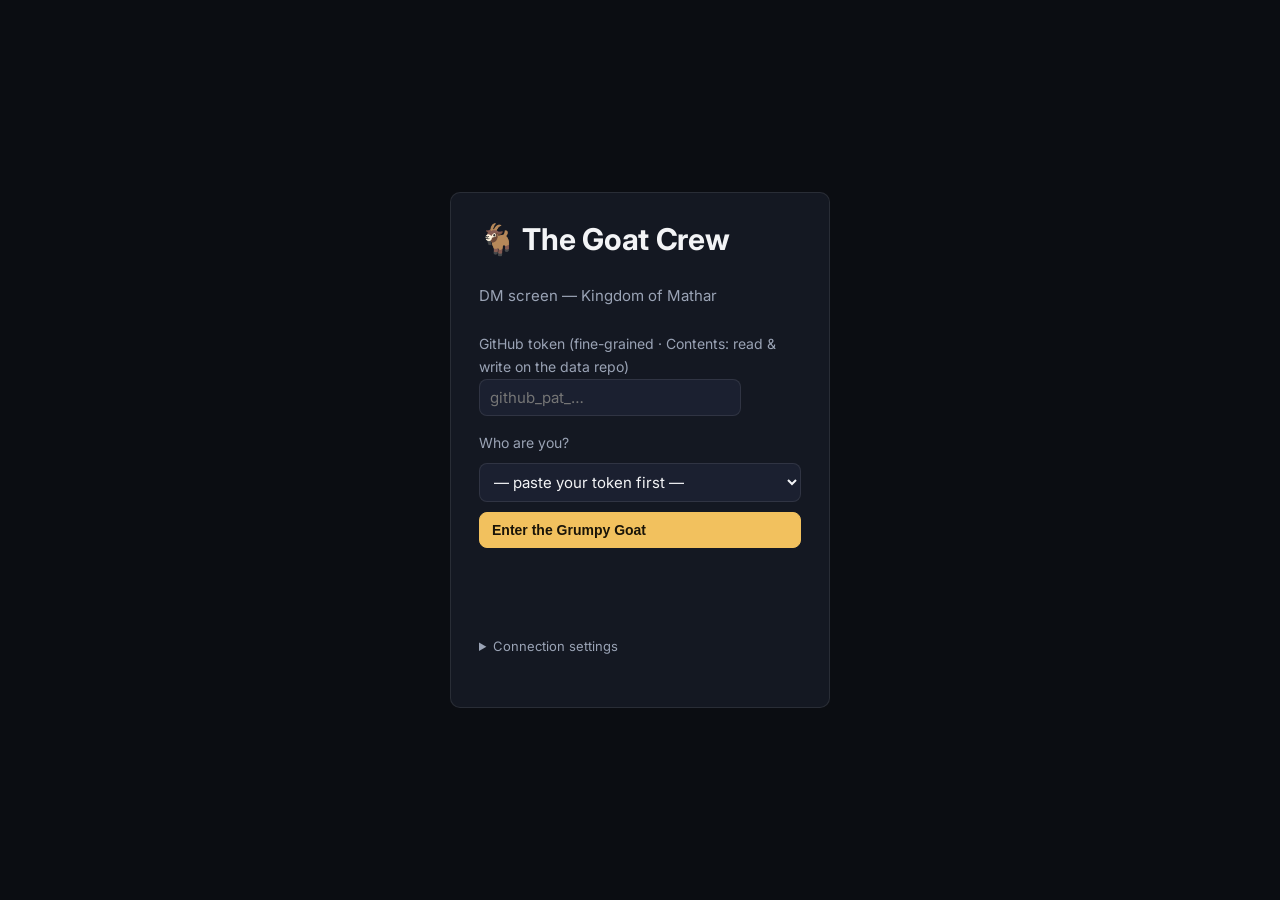
==== commit b6e8cfc3: "Battle map tab and player display A new "Battle map" tab after Battle: an Owlbear-style encounter ma" ====
--- a/index.html
+++ b/index.html
@@ -4,48 +4,13 @@
 <meta charset="utf-8">
 <meta name="viewport" content="width=device-width, initial-scale=1, viewport-fit=cover">
 <title>Goat Crew — DM screen</title>
-<meta name="color-scheme" content="dark light">
-<meta name="theme-color" content="#141822" media="(prefers-color-scheme: dark)">
-<meta name="theme-color" content="#ffffff" media="(prefers-color-scheme: light)">
-<script>
-/* Theme, before first paint: localStorage gc_theme = system | light | dark → <html data-theme="light|dark">.
-   On System it follows the OS live. Buttons with data-theme-set="…" and #theme-toggle drive it (see dm.css). */
-(function () {
-  var KEY = 'gc_theme', root = document.documentElement, mem = 'system', timer;
-  var mq = window.matchMedia ? matchMedia('(prefers-color-scheme: dark)') : null, BAR = { dark: '#141822', light: '#ffffff' };
-  function pref() { var v; try { v = localStorage.getItem(KEY); } catch (_) { v = mem; } return v === 'light' || v === 'dark' ? v : 'system'; }
-  function resolve(p) { return p === 'system' ? (mq && !mq.matches ? 'light' : 'dark') : p; }
-  function sync() {
-    var p = pref(), next = root.dataset.theme === 'dark' ? 'light' : 'dark', tg = document.getElementById('theme-toggle');
-    document.querySelectorAll('[data-theme-set]').forEach(function (b) { b.setAttribute('aria-pressed', String(b.dataset.themeSet === p)); });
-    if (tg) { tg.title = 'Switch to ' + next + ' theme'; tg.setAttribute('aria-label', tg.title); }
-  }
-  function apply(fade) {
-    var t = resolve(pref());
-    if (fade && root.dataset.theme !== t) { root.classList.add('theme-fade'); clearTimeout(timer); timer = setTimeout(function () { root.classList.remove('theme-fade'); }, 400); }
-    root.dataset.theme = t;
-    document.querySelectorAll('meta[name="theme-color"]').forEach(function (m) { m.content = BAR[t]; });
-    sync();
-  }
-  function set(p) { mem = p; try { localStorage.setItem(KEY, p); } catch (_) { /* private mode: keep it for this page */ } apply(true); }
-  function onSystem() { if (pref() === 'system') apply(true); }
-  window.gcTheme = { pref: pref, set: set, sync: sync, current: function () { return root.dataset.theme; } };
-  apply(false);
-  if (mq) { if (mq.addEventListener) mq.addEventListener('change', onSystem); else if (mq.addListener) mq.addListener(onSystem); }
-  addEventListener('storage', function (e) { if (e.key === KEY) apply(true); });
-  document.addEventListener('click', function (e) {
-    var b = e.target.closest && e.target.closest('[data-theme-set], #theme-toggle'); if (!b) return;
-    set(b.id === 'theme-toggle' ? (root.dataset.theme === 'dark' ? 'light' : 'dark') : b.dataset.themeSet);
-  });
-  document.addEventListener('DOMContentLoaded', sync);
-})();
-</script>
 <link rel="preconnect" href="https://fonts.googleapis.com">
 <link rel="preconnect" href="https://fonts.gstatic.com" crossorigin>
 <link href="https://fonts.googleapis.com/css2?family=Cormorant+Garamond:wght@600;700&family=Inter:wght@400;500;600;700&family=JetBrains+Mono:wght@500;600;700&family=Source+Serif+4:ital,wght@0,400;0,600;1,400&display=swap" rel="stylesheet">
 <link rel="stylesheet" href="vendor/leaflet/leaflet.css">
 <link rel="stylesheet" href="style.css">
 <link rel="stylesheet" href="dm.css">
+<link rel="stylesheet" href="battlemap.css">
 <link rel="icon" href="data:image/svg+xml,<svg xmlns='http://www.w3.org/2000/svg' viewBox='0 0 100 100'><text y='.9em' font-size='90'>🐐</text></svg>">
 </head>
 <body>
@@ -84,7 +49,6 @@
       <span class="brand">🐐 Goat Crew</span>
       <span id="whoami" class="muted"></span>
       <span id="live-dot" title="Live connection to the data repo">●</span>
-      <button id="theme-toggle" class="btn small ghost icon-btn" type="button" title="Switch theme" aria-label="Switch theme"><svg class="ic ic-sun" viewBox="0 0 24 24" fill="none" stroke="currentColor" stroke-width="2" stroke-linecap="round" stroke-linejoin="round" aria-hidden="true" focusable="false"><circle cx="12" cy="12" r="4"/><path d="M12 2v2M12 20v2m-7.07-17.07 1.41 1.41m11.32 11.32 1.41 1.41M2 12h2m16 0h2M6.34 17.66l-1.41 1.41M19.07 4.93l-1.41 1.41"/></svg><svg class="ic ic-moon" viewBox="0 0 24 24" fill="none" stroke="currentColor" stroke-width="2" stroke-linecap="round" stroke-linejoin="round" aria-hidden="true" focusable="false"><path d="M12 3a6 6 0 0 0 9 9 9 9 0 1 1-9-9Z"/></svg></button>
       <button id="logout" class="btn small ghost">Log out</button>
     </header>
     <nav id="tabs">
@@ -92,6 +56,7 @@
       <button data-tab="chat" class="tab">DM Chat</button>
       <button data-tab="party" class="tab">Party</button>
       <button data-tab="battle" class="tab">Battle</button>
+      <button data-tab="battlemap" class="tab">Battle map</button>
       <button data-tab="dice" class="tab">Dice</button>
       <button data-tab="journal" class="tab">Journal</button>
       <button data-tab="codex" class="tab">Codex</button>
@@ -122,6 +87,8 @@
 <script src="icons.js"></script>
 <script src="bestiary.js"></script>
 <script src="map.js"></script>
+<script src="battle-scene.js"></script>
+<script src="battlemap.js"></script>
 <script src="chat.js"></script>
 <script src="app.js"></script>
 </body>
--- a/battlemap.css
+++ b/battlemap.css
@@ -0,0 +1,324 @@
+/* battlemap.css — Battle map tab: a full-bleed map under slim floating glass panels.
+   The panels use the theme tokens (--bg2, --fg, --accent…) so they follow light or dark mode;
+   the map itself stays dark. Everything is scoped under .bm. */
+
+body.tab-battlemap main#content { max-width: none; padding: 0; }
+body.tab-battlemap { overscroll-behavior: none; }
+
+.bm {
+  --glass: color-mix(in srgb, var(--bg2) 78%, transparent);
+  --glass-solid: color-mix(in srgb, var(--bg2) 94%, transparent);
+  --glass-line: color-mix(in srgb, var(--fg) 11%, transparent);
+  --hover: color-mix(in srgb, var(--fg) 8%, transparent);
+  --well: color-mix(in srgb, var(--fg) 6%, transparent);
+  --shadow: 0 12px 32px rgba(0, 0, 0, .32), 0 2px 6px rgba(0, 0, 0, .18);
+  position: relative; overflow: hidden; background: #0c0e13; isolation: isolate;
+  user-select: none; -webkit-user-select: none; -webkit-touch-callout: none;
+  font-family: var(--sans); color: var(--fg); outline: none;
+}
+.bm input, .bm select, .bm textarea { user-select: text; -webkit-user-select: text; }
+.bm-stage { position: absolute; inset: 0; touch-action: none; cursor: default; }
+.bm-stage canvas { display: block; }
+.bm-stage[data-tool="select"].over-token { cursor: grab; }
+.bm-stage[data-tool="pan"], .bm-stage.space { cursor: grab; }
+.bm-stage[data-tool="ruler"], .bm-stage[data-tool="draw"], .bm-stage[data-tool="template"], .bm-stage[data-tool="fog"], .bm-stage[data-tool="calibrate"], .bm-stage[data-tool="eraser"] { cursor: crosshair; }
+.bm-stage[data-tool="ping"] { cursor: cell; }
+.bm-stage.dragging, .bm-stage.panning { cursor: grabbing !important; }
+
+.bm-glass {
+  background: var(--glass); border: 1px solid var(--glass-line); border-radius: 12px; box-shadow: var(--shadow);
+  backdrop-filter: blur(18px) saturate(1.6); -webkit-backdrop-filter: blur(18px) saturate(1.6); color: var(--fg);
+}
+@supports not ((backdrop-filter: blur(1px)) or (-webkit-backdrop-filter: blur(1px))) { .bm-glass { background: var(--glass-solid); } }
+.bm .hidden { display: none !important; }
+.bm .ic { width: 18px; height: 18px; vertical-align: middle; }
+.bm .kbd { font: 600 10.5px/1 var(--mono); color: var(--muted); border: 1px solid var(--glass-line); background: var(--well); border-radius: 4px; padding: 3px 5px; }
+.bm .btn { font-family: var(--sans); }
+.bm .btn.small { font-weight: 600; }
+.bm .btn .ic { width: 15px; height: 15px; }
+.bm .btn:disabled { opacity: .45; cursor: default; border-color: var(--line); }
+.bm-row { display: flex; align-items: center; gap: 6px; flex-wrap: wrap; }
+.bm-grow { flex: 1; min-width: 0; }
+.bm-ellipsis { overflow: hidden; text-overflow: ellipsis; white-space: nowrap; }
+.bm-wide { width: 100%; justify-content: center; margin-top: 10px; }
+.bm-note { font-size: 12px; line-height: 1.45; color: var(--muted); margin: 10px 0 0; }
+.bm-ib { width: 32px; height: 32px; flex-shrink: 0; display: inline-grid; place-items: center; border: 0; border-radius: 8px; background: transparent; color: var(--muted); cursor: pointer; transition: background .12s, color .12s; }
+.bm-ib:hover { background: var(--hover); color: var(--fg); }
+.bm-ib .ic { width: 17px; height: 17px; }
+@keyframes bm-in { from { opacity: 0; translate: 0 6px; } }
+@keyframes bm-pop { from { opacity: 0; scale: .97; } }
+
+/* labels inside panels */
+.bm-flyout > label, .bm-pop > label, .bm-insp > label, .bm-pop .bm-slider > label {
+  display: block; font-size: 10.5px; font-weight: 700; text-transform: uppercase; letter-spacing: .07em; color: var(--muted); margin: 12px 0 6px;
+}
+
+/* ---------- toolbar (right) ---------- */
+.bm-tools { position: absolute; top: 12px; right: 12px; z-index: 6; display: flex; flex-direction: column; gap: 2px; padding: 4px; }
+.bm-tool { position: relative; width: 40px; height: 40px; display: grid; place-items: center; border: 0; border-radius: 8px; background: transparent; color: var(--muted); cursor: pointer; transition: background .12s, color .12s; }
+.bm-tool .ic { width: 20px; height: 20px; }
+.bm-tool:hover { background: var(--hover); color: var(--fg); }
+.bm-tool.on { background: color-mix(in srgb, var(--accent) 20%, transparent); color: var(--accent); box-shadow: inset 0 0 0 1px color-mix(in srgb, var(--accent) 40%, transparent); }
+.bm-tool:disabled { opacity: .32; cursor: default; background: transparent; }
+.bm-sep { height: 1px; margin: 4px 7px; background: var(--glass-line); }
+.bm-tool[data-tip]::after, .bm-tool[data-key]::before {
+  position: absolute; top: 50%; pointer-events: none; opacity: 0; translate: 6px -50%; transition: opacity .12s, translate .12s; transition-delay: 0s;
+}
+.bm-tool[data-tip]::after {
+  content: attr(data-tip); right: calc(100% + 12px); padding: 7px 40px 7px 10px; border-radius: 8px; white-space: nowrap;
+  background: rgba(14, 16, 22, .94); color: #f3f4f6; font: 600 12.5px/1.2 var(--sans); box-shadow: 0 6px 18px rgba(0, 0, 0, .35);
+}
+.bm-tool[data-key*="⌘"]::after { padding-right: 54px; }
+.bm-tool[data-key]::before {
+  content: attr(data-key); right: calc(100% + 20px); z-index: 1; color: rgba(255, 255, 255, .62);
+  font: 600 10.5px/1 var(--mono); border: 1px solid rgba(255, 255, 255, .2); border-radius: 4px; padding: 3px 5px;
+}
+.bm-tool:hover::after, .bm-tool:hover::before, .bm-tool:focus-visible::after, .bm-tool:focus-visible::before { opacity: 1; translate: 0 -50%; transition-delay: .35s; }
+@media (hover: none) { .bm-tool::after, .bm-tool::before { display: none; } }
+
+/* ---------- tool options (left of the toolbar) ---------- */
+.bm-flyout { position: absolute; right: 70px; top: 12px; z-index: 6; width: 236px; padding: 10px 12px 12px; animation: bm-in .14s ease; }
+.bm-fly-head { display: flex; align-items: center; gap: 8px; font-size: 13.5px; }
+.bm-fly-head .ic { color: var(--accent); }
+.bm-fly-head .kbd { margin-left: auto; }
+.bm-seg { display: flex; gap: 2px; padding: 2px; border-radius: 9px; background: var(--well); }
+.bm-seg button { flex: 1; min-width: 0; height: 32px; display: inline-flex; align-items: center; justify-content: center; gap: 6px; padding: 0 6px;
+  border: 0; border-radius: 7px; background: transparent; color: var(--muted); font: 600 12.5px var(--sans); cursor: pointer; white-space: nowrap; transition: background .12s, color .12s; }
+.bm-seg button:hover { color: var(--fg); }
+.bm-seg button.on { background: var(--bg3); color: var(--fg); box-shadow: 0 1px 3px rgba(0, 0, 0, .28), inset 0 0 0 1px var(--glass-line); }
+.bm-seg + .bm-seg { margin-top: 6px; }
+.bm-kinds button { font-size: 12px; gap: 5px; }
+.bm-kinds button i { width: 8px; height: 8px; border-radius: 50%; background: var(--c); box-shadow: 0 0 0 2px color-mix(in srgb, var(--c) 28%, transparent); flex-shrink: 0; }
+.bm-swatches { display: flex; gap: 7px; flex-wrap: wrap; margin-top: 2px; }
+.bm-sw { width: 24px; height: 24px; border-radius: 50%; border: 0; padding: 0; background: var(--c); cursor: pointer; box-shadow: inset 0 0 0 1px rgba(0, 0, 0, .3), inset 0 1px 0 rgba(255, 255, 255, .25); transition: box-shadow .12s, transform .12s; }
+.bm-sw:hover { transform: scale(1.1); }
+.bm-sw.on { box-shadow: 0 0 0 2px var(--bg2), 0 0 0 4px var(--c); }
+.bm-check { display: flex !important; align-items: center; gap: 8px; margin-top: 10px; font-size: 13px; cursor: pointer; text-transform: none !important; letter-spacing: 0 !important; color: var(--fg) !important; font-weight: 500 !important; }
+.bm-check input { width: 16px; height: 16px; margin: 0; accent-color: var(--accent); }
+.bm-check .muted { font-size: 12px; }
+.bm-switch { display: flex !important; align-items: center; gap: 10px; margin: 12px 0 0 !important; font-size: 13.5px !important; font-weight: 500 !important; color: var(--fg) !important; text-transform: none !important; letter-spacing: 0 !important; cursor: pointer; }
+.bm-switch input { position: absolute; opacity: 0; pointer-events: none; }
+.bm-switch span { position: relative; width: 34px; height: 20px; flex-shrink: 0; border-radius: 999px; background: color-mix(in srgb, var(--fg) 20%, transparent); transition: background .15s; }
+.bm-switch span::after { content: ''; position: absolute; left: 2px; top: 2px; width: 16px; height: 16px; border-radius: 50%; background: #fff; box-shadow: 0 1px 3px rgba(0, 0, 0, .4); transition: transform .15s; }
+.bm-switch input:checked + span { background: var(--accent); }
+.bm-switch input:checked + span::after { transform: translateX(14px); }
+.bm-switch input:focus-visible + span { outline: 2px solid var(--accent); outline-offset: 2px; }
+.bm-flyout input[type=number], .bm-pop input[type=number] { width: 72px; padding: 6px 8px; font: 600 13px var(--mono); }
+
+/* ---------- top: initiative strip, save state, display ---------- */
+.bm-init { position: absolute; top: 12px; left: 0; right: 0; margin: 0 auto; width: fit-content; z-index: 5; display: flex; align-items: center; gap: 6px; padding: 5px; max-width: calc(100% - 440px); animation: bm-in .16s ease; }
+.bm-round { display: flex; flex-direction: column; align-items: center; justify-content: center; min-width: 48px; height: 42px; border-radius: 8px; background: var(--well); line-height: 1; flex-shrink: 0; }
+.bm-round small, .bm-init-cur small { font-size: 9.5px; font-weight: 700; text-transform: uppercase; letter-spacing: .09em; }
+.bm-round small { color: var(--muted); }
+.bm-round b { font: 700 17px var(--mono); margin-top: 3px; }
+.bm-init-cur { display: flex; align-items: center; gap: 8px; min-width: 0; height: 42px; padding: 0 10px 0 6px; border: 0; border-radius: 9px; cursor: pointer; color: var(--fg);
+  background: color-mix(in srgb, var(--accent) 14%, transparent); box-shadow: inset 0 0 0 1px color-mix(in srgb, var(--accent) 45%, transparent); }
+.bm-init-cur span { display: flex; flex-direction: column; min-width: 0; text-align: left; line-height: 1.15; }
+.bm-init-cur small { color: var(--accent); }
+.bm-init-cur b { font-size: 14px; max-width: 170px; overflow: hidden; text-overflow: ellipsis; white-space: nowrap; }
+.bm-init-cur canvas { flex-shrink: 0; }
+.bm-init-hp { font: 600 11.5px var(--mono); color: var(--muted); padding: 3px 6px; border-radius: 5px; background: var(--well); flex-shrink: 0; }
+.bm-init-hp.low { color: var(--red); }
+.bm-init-next { display: flex; align-items: center; gap: 0; min-width: 0; overflow: hidden; }
+.bm-init-up { padding: 3px; border: 0; border-radius: 50%; background: none; cursor: pointer; transition: transform .12s, opacity .12s; }
+.bm-init-up:nth-child(2) { opacity: .8; } .bm-init-up:nth-child(3) { opacity: .62; } .bm-init-up:nth-child(4) { opacity: .48; }
+.bm-init-up:hover { transform: translateY(-1px); opacity: 1; }
+.bm-init-up canvas { display: block; }
+.bm-next { height: 42px; flex-shrink: 0; display: inline-flex; align-items: center; gap: 6px; padding: 0 12px 0 14px; border: 0; border-radius: 9px; cursor: pointer;
+  background: var(--accent); color: #1a1408; font: 700 13.5px var(--sans); box-shadow: 0 2px 8px color-mix(in srgb, var(--accent) 35%, transparent); transition: filter .12s, transform .08s; }
+.bm-next:hover { filter: brightness(1.07); }
+.bm-next:active { transform: translateY(1px); }
+.bm-next .ic { width: 15px; height: 15px; }
+
+.bm-topright { position: absolute; top: 12px; right: 70px; z-index: 6; display: flex; align-items: center; gap: 8px; }
+.bm-cast { height: 42px; display: inline-flex; align-items: center; gap: 8px; padding: 0 10px 0 12px; cursor: pointer; font: 600 13.5px var(--sans); }
+.bm-cast:hover { background: var(--glass-solid); }
+.bm-chev { width: 14px !important; height: 14px !important; color: var(--muted); }
+.bm-dot { width: 7px; height: 7px; border-radius: 50%; background: color-mix(in srgb, var(--fg) 26%, transparent); transition: background .2s, box-shadow .2s; }
+.bm-dot.live { background: var(--green); box-shadow: 0 0 0 3px color-mix(in srgb, var(--green) 25%, transparent); }
+.bm-save { font: 600 11.5px var(--sans); color: #f3f4f6; padding: 5px 10px; border-radius: 999px; background: rgba(14, 16, 22, .78); border: 1px solid rgba(255, 255, 255, .1); opacity: 0; transition: opacity .2s; pointer-events: none; white-space: nowrap; }
+.bm-save[data-state="saving"], .bm-save[data-state="error"] { opacity: 1; }
+.bm-save[data-state="saving"]::before { content: 'Saving…'; }
+.bm-save[data-state="error"]::before { content: 'Not saved · retrying'; color: #fca5a5; }
+
+/* ---------- bottom: scene, token tray, zoom + scale ---------- */
+.bm-bottom { position: absolute; left: 12px; right: 12px; bottom: 12px; z-index: 5; display: flex; align-items: flex-end; gap: 8px; pointer-events: none; }
+.bm-bottom > * { pointer-events: auto; }
+.bm-scene { height: 42px; max-width: 250px; flex-shrink: 0; display: inline-flex; align-items: center; gap: 8px; padding: 0 10px 0 12px; cursor: pointer; font: 600 13.5px var(--sans); }
+.bm-scene:hover { background: var(--glass-solid); }
+.bm-scene > span { overflow: hidden; text-overflow: ellipsis; white-space: nowrap; }
+.bm-scene > .ic:first-child { color: var(--muted); }
+.bm-scene.ontv > .ic:first-child { color: var(--accent); }
+.bm-tray { flex: 0 1 auto; min-width: 0; max-width: min(780px, 100%); margin: 0 auto; display: flex; align-items: center; gap: 6px; padding: 5px; }
+.bm-tray-list { display: flex; gap: 2px; min-width: 0; overflow-x: auto; scrollbar-width: none; overscroll-behavior: contain; }
+.bm-tray-list::-webkit-scrollbar { display: none; }
+.bm-tray-item { width: 58px; flex-shrink: 0; display: flex; flex-direction: column; align-items: center; gap: 3px; padding: 5px 2px 4px; border: 0; border-radius: 9px; background: none; color: var(--fg); cursor: grab; touch-action: none; transition: background .12s, opacity .12s; }
+.bm-tray-item:hover { background: var(--hover); }
+.bm-tray-item canvas { filter: drop-shadow(0 2px 4px rgba(0, 0, 0, .45)); transition: transform .15s; }
+.bm-tray-item:hover canvas { transform: translateY(-2px) scale(1.05); }
+.bm-tray-item span { max-width: 54px; overflow: hidden; text-overflow: ellipsis; white-space: nowrap; font-size: 10.5px; font-weight: 600; color: var(--muted); }
+.bm-tray-item span i { font-style: normal; color: var(--fg); }
+.bm-tray-item.dragging { opacity: .3; }
+.bm-tray-all, .bm-tray-add { height: 60px; flex-shrink: 0; display: flex; flex-direction: column; align-items: center; justify-content: center; gap: 4px; padding: 0 12px;
+  border: 0; border-radius: 9px; background: var(--well); color: var(--fg); font: 600 11px var(--sans); cursor: pointer; transition: background .12s; }
+.bm-tray-all:hover, .bm-tray-add:hover { background: var(--hover); }
+.bm-tray-all { background: color-mix(in srgb, var(--accent) 16%, transparent); color: var(--accent); }
+.bm-tray-all:hover { background: color-mix(in srgb, var(--accent) 24%, transparent); }
+.bm-tray-all span { display: flex; align-items: center; gap: 4px; }
+.bm-tray-all b { font: 700 10px var(--mono); padding: 1px 5px; border-radius: 999px; background: var(--accent); color: #1a1408; }
+.bm-tray-add .ic { color: var(--muted); }
+.bm-tray-empty { align-self: center; padding: 0 12px; font-size: 12.5px; color: var(--muted); white-space: nowrap; }
+.bm-zoom { height: 42px; flex-shrink: 0; margin-left: auto; display: flex; align-items: center; gap: 2px; padding: 0 5px; }
+.bm-tray:not(.hidden) + .bm-zoom { margin-left: 0; }
+.bm-zpct { min-width: 50px; height: 32px; border: 0; border-radius: 7px; background: none; color: var(--fg); font: 600 12px var(--mono); cursor: pointer; }
+.bm-zpct:hover { background: var(--hover); }
+.bm-scale { display: inline-flex; align-items: center; gap: 7px; height: 24px; margin-left: 4px; padding: 0 8px 0 10px; border-left: 1px solid var(--glass-line); font: 600 12px var(--mono); color: var(--fg); white-space: nowrap; }
+.bm-scale i { display: block; height: 6px; border: 1.5px solid currentColor; border-top: 0; border-radius: 0 0 2px 2px; opacity: .85; transition: width .12s; }
+
+/* ---------- inspector (top left) ---------- */
+.bm-insp { position: absolute; left: 12px; top: 12px; z-index: 6; width: 268px; max-height: calc(100% - 96px); overflow-y: auto; padding: 12px; animation: bm-in .14s ease; scrollbar-width: thin; }
+.bm-insp-head { display: flex; align-items: center; gap: 10px; }
+.bm-insp-head canvas { flex-shrink: 0; }
+.bm-insp-head input { width: 100%; margin-left: -6px; padding: 3px 6px; border: 1px solid transparent; border-radius: 6px; background: transparent; color: var(--fg); font: 700 15px var(--sans); }
+.bm-insp-head input:hover { border-color: var(--glass-line); }
+.bm-insp-head input:focus { border-color: var(--accent); background: var(--bg3); outline: none; }
+.bm-insp-head b { display: block; font-size: 14.5px; }
+.bm-insp-head small { display: block; margin-top: 1px; font-size: 11.5px; color: var(--muted); }
+.bm-insp-count { width: 44px; height: 44px; flex-shrink: 0; display: grid; place-items: center; border-radius: 50%; background: var(--bg3); font: 700 16px var(--mono); box-shadow: inset 0 0 0 2px var(--glass-line); }
+.bm-insp-icon { width: 42px; height: 42px; flex-shrink: 0; display: grid; place-items: center; border-radius: 11px; color: var(--c); background: color-mix(in srgb, var(--c) 20%, transparent); }
+.bm-insp-icon .ic { width: 22px; height: 22px; }
+.bm-insp select { width: 100%; padding: 7px 9px; font-size: 13.5px; }
+.bm-insp .bm-swatches { margin-top: 12px; }
+.bm-insp .bm-row:not(.bm-insp-foot) { margin-top: 10px; }
+.bm-insp-foot { margin-top: 14px !important; padding-top: 12px; border-top: 1px solid var(--glass-line); }
+.bm-insp-foot .danger { margin-left: auto; }
+.bm-hp { margin-top: 12px; padding: 10px; border-radius: 10px; background: var(--well); }
+.bm-hp-top { display: flex; align-items: center; gap: 6px; font-size: 12px; font-weight: 600; color: var(--muted); }
+.bm-hp-top .ic { width: 14px; height: 14px; color: var(--red); }
+.bm-hp-top input { width: 58px; padding: 0 4px; border: 1px solid transparent; border-radius: 6px; background: transparent; color: var(--fg); font: 700 21px var(--mono); text-align: right; }
+.bm-hp-top input:hover { border-color: var(--glass-line); }
+.bm-hp-top input:focus { border-color: var(--accent); outline: none; background: var(--bg3); }
+.bm-hp-top .muted { font: 600 13px var(--mono); }
+.bm-hp-bar { height: 6px; margin: 8px 0 9px; border-radius: 3px; overflow: hidden; background: color-mix(in srgb, var(--fg) 10%, transparent); }
+.bm-hp-bar i { display: block; height: 100%; border-radius: 3px; background: var(--green); transition: width .25s ease; }
+.bm-hp.low .bm-hp-bar i { background: #f5b942; }
+.bm-hp.down .bm-hp-bar i { background: var(--red); }
+.bm-hp-btns { display: grid; grid-template-columns: repeat(4, 1fr); gap: 4px; }
+.bm-hp-btns .btn { justify-content: center; font-family: var(--mono); padding-left: 0; padding-right: 0; }
+.bm-tag { margin-left: auto; padding: 2px 7px; border-radius: 5px; font-size: 10px; font-weight: 700; letter-spacing: .05em; text-transform: uppercase; white-space: nowrap;
+  color: color-mix(in srgb, #f5b942 72%, var(--fg)); background: color-mix(in srgb, #f5b942 18%, transparent); }
+.bm-tag.red { color: color-mix(in srgb, var(--red) 80%, var(--fg)); background: color-mix(in srgb, var(--red) 16%, transparent); }
+.bm-tag.ok { color: color-mix(in srgb, var(--green) 80%, var(--fg)); background: color-mix(in srgb, var(--green) 16%, transparent); }
+.bm-tag.tv { display: inline-flex; align-items: center; gap: 4px; color: color-mix(in srgb, var(--accent) 80%, var(--fg)); background: color-mix(in srgb, var(--accent) 16%, transparent); }
+.bm-tag.tv .ic { width: 11px; height: 11px; }
+
+/* ---------- popovers ---------- */
+.bm-pop { position: absolute; z-index: 9; width: 300px; max-height: calc(100% - 24px); overflow-y: auto; padding: 12px; animation: bm-in .15s ease; background: var(--glass-solid); }
+.bm-pop-head { display: flex; align-items: center; gap: 8px; margin-bottom: 4px; }
+.bm-pop-head b { display: inline-flex; align-items: center; gap: 7px; font-size: 14px; }
+.bm-pop-head b .ic { color: var(--accent); }
+.bm-pop-head .bm-ib, .bm-pop-head .bm-tag, .bm-pop-head .muted { margin-left: auto; }
+.bm-pop-scenes { left: 12px; bottom: 64px; width: 330px; }
+.bm-pop-grid { right: 70px; top: 12px; width: 288px; }
+.bm-pop-display { right: 70px; top: 62px; width: 300px; }
+.bm-pop-token { left: 50%; bottom: 92px; translate: -50% 0; width: 300px; }
+.bm-pop-token input:not([type]), .bm-pop-token select { width: 100%; }
+.bm-pop-new { left: 50%; top: 50%; translate: -50% -50%; width: min(880px, calc(100% - 32px)); max-height: calc(100% - 32px); padding: 16px 18px 18px; animation: bm-pop .16s ease; }
+.bm-pop-actions { display: flex; flex-wrap: wrap; gap: 6px; margin-top: 10px; padding-top: 10px; border-top: 1px solid var(--glass-line); }
+.bm-pop-actions .danger { margin-left: auto; }
+.bm-scene-list { display: flex; flex-direction: column; gap: 2px; max-height: 300px; overflow-y: auto; margin: 4px -4px 0; }
+.bm-scene-row { display: flex; align-items: center; gap: 10px; padding: 6px 8px 6px 6px; border: 0; border-radius: 9px; background: none; color: var(--fg); font: 500 13.5px var(--sans); text-align: left; cursor: pointer; }
+.bm-scene-row:hover { background: var(--hover); }
+.bm-scene-row.on { background: color-mix(in srgb, var(--accent) 12%, transparent); }
+.bm-scene-row > .ic { width: 16px; height: 16px; color: var(--accent); }
+.bm-scene-row .bm-tag { margin-left: 0; }
+.bm-scene-thumb { width: 56px; height: 40px; flex-shrink: 0; display: grid; place-items: center; overflow: hidden; border-radius: 6px; background: #12151c; box-shadow: inset 0 0 0 1px var(--glass-line); }
+.bm-scene-thumb canvas { max-width: 56px; max-height: 40px; display: block; }
+.bm-slider { display: grid; grid-template-columns: 64px 1fr auto auto; align-items: center; gap: 8px; margin-top: 8px; }
+.bm-slider > label { margin: 0 !important; }
+.bm-slider input[type=range] { width: 100%; min-width: 0; padding: 0; accent-color: var(--accent); background: none; border: 0; }
+.bm-slider input[type=number] { width: 64px !important; }
+.bm-slider span { font-size: 11.5px; color: var(--muted); }
+.bm-val { font: 600 12px var(--mono) !important; color: var(--fg) !important; min-width: 36px; text-align: right; }
+.bm-g-across { margin-top: 10px; font-size: 13px; color: var(--muted); }
+.bm-radios { display: flex; flex-direction: column; gap: 2px; padding: 2px; border-radius: 10px; background: var(--well); }
+.bm-radio { display: flex; align-items: center; gap: 10px; height: 38px; padding: 0 10px; border: 0; border-radius: 8px; background: none; color: var(--muted); font: 600 13px var(--sans); cursor: pointer; text-align: left; }
+.bm-radio:hover { color: var(--fg); }
+.bm-radio.on { background: var(--bg3); color: var(--fg); box-shadow: 0 1px 3px rgba(0, 0, 0, .25), inset 0 0 0 1px var(--glass-line); }
+.bm-radio.on .ic { color: var(--accent); }
+
+/* new scene + empty state */
+.bm-ns-name { display: flex !important; align-items: center; gap: 10px; margin: 10px 0 0 !important; font-size: 12.5px !important; text-transform: none !important; letter-spacing: 0 !important; }
+.bm-ns-name input { flex: 1; min-width: 0; font-weight: 600; }
+.bm-ns-grid { display: grid; grid-template-columns: repeat(3, minmax(0, 1fr)); gap: 12px; margin-top: 14px; }
+.bm-ns-card { display: flex; flex-direction: column; gap: 8px; min-height: 236px; padding: 14px; border-radius: 12px; border: 1px solid var(--glass-line); background: var(--well); }
+.bm-ns-card > b { font-size: 14.5px; }
+.bm-ns-card > span { font-size: 12.5px; line-height: 1.5; color: var(--muted); }
+.bm-ns-ico { width: 40px; height: 40px; display: grid; place-items: center; border-radius: 11px; color: var(--accent); background: color-mix(in srgb, var(--accent) 15%, transparent); }
+.bm-ns-ico .ic { width: 20px; height: 20px; }
+.bm-ns-drop { align-items: center; justify-content: center; text-align: center; cursor: pointer; border: 1.5px dashed color-mix(in srgb, var(--fg) 24%, transparent); transition: border-color .15s, background .15s; }
+.bm-ns-drop:hover, .bm-ns-drop.over, .bm-ns-drop:focus-visible { border-color: var(--accent); background: color-mix(in srgb, var(--accent) 8%, transparent); outline: none; }
+.bm-ns-drop span { max-width: 210px; }
+.bm-ns-maps { display: flex; flex-direction: column; gap: 4px; max-height: 154px; overflow-y: auto; }
+.bm-ns-map { display: flex; align-items: center; justify-content: space-between; gap: 8px; padding: 8px 10px; border: 1px solid var(--glass-line); border-radius: 8px; background: transparent; color: var(--fg); font: 500 13px var(--sans); text-align: left; cursor: pointer; transition: border-color .12s, background .12s; }
+.bm-ns-map:hover { border-color: var(--accent); background: color-mix(in srgb, var(--accent) 7%, transparent); }
+.bm-ns-map span { overflow: hidden; text-overflow: ellipsis; white-space: nowrap; }
+.bm-ns-map small { font: 500 11px var(--mono); color: var(--muted); flex-shrink: 0; }
+.bm-ns-dims input { width: 64px; text-align: center; font: 600 13px var(--mono); padding: 6px; }
+.bm-ns-dims span { font-size: 12.5px; color: var(--muted); }
+.bm-ns-floors { display: grid; grid-template-columns: repeat(3, 1fr); gap: 6px; }
+.bm-ns-floor { display: flex; flex-direction: column; align-items: center; gap: 5px; padding: 0; border: 0; background: none; color: var(--muted); font: 600 10.5px var(--sans); cursor: pointer; text-align: center; line-height: 1.2; }
+.bm-ns-floor canvas { width: 100%; height: auto; aspect-ratio: 4 / 3; border-radius: 7px; outline: 2px solid transparent; outline-offset: 2px; transition: outline-color .12s; }
+.bm-ns-floor.on { color: var(--fg); }
+.bm-ns-floor.on canvas { outline-color: var(--accent); }
+.bm-ns-card .btn.primary { margin-top: auto; justify-content: center; }
+.bm-empty { position: absolute; inset: 0; z-index: 7; display: grid; place-items: center; padding: 24px; overflow-y: auto;
+  background: radial-gradient(ellipse 70% 55% at 50% 30%, rgba(242, 193, 94, .08), transparent 70%), radial-gradient(ellipse at 50% 120%, rgba(127, 209, 201, .06), transparent 60%), #0c0e13; }
+.bm-hero { width: min(900px, 100%); padding: 24px; animation: bm-pop .2s ease; }
+.bm-hero-head { text-align: center; }
+.bm-hero-head .ic { width: 30px; height: 30px; color: var(--accent); }
+.bm-hero-head h2 { margin: 6px 0 4px; font: 700 34px/1.1 "Cormorant Garamond", Georgia, serif; letter-spacing: 0; }
+.bm-hero-head p { margin: 0; color: var(--muted); font-size: 14px; }
+.bm-hero .bm-ns-name { max-width: 420px; margin: 16px auto 0 !important; }
+.bm.bm-noscene .bm-tools, .bm.bm-noscene .bm-flyout, .bm.bm-noscene .bm-bottom, .bm.bm-noscene .bm-init, .bm.bm-noscene .bm-topright, .bm.bm-noscene .bm-insp { display: none !important; }
+
+/* hints, flashes, drop zone, drag ghost */
+.bm-hint { position: absolute; top: 68px; left: 50%; translate: -50% 0; z-index: 6; display: flex; align-items: center; gap: 8px; padding: 8px 14px; border-radius: 999px; white-space: nowrap; pointer-events: none;
+  background: rgba(14, 16, 22, .9); color: #f3f4f6; border: 1px solid rgba(255, 255, 255, .12); font-size: 13px; font-weight: 500; box-shadow: 0 8px 22px rgba(0, 0, 0, .35); animation: bm-in .16s ease; }
+.bm-hint.busy::before { content: ''; width: 13px; height: 13px; border-radius: 50%; border: 2px solid rgba(255, 255, 255, .25); border-top-color: var(--accent); animation: bm-spin .8s linear infinite; }
+@keyframes bm-spin { to { transform: rotate(360deg); } }
+.bm-flash { position: absolute; left: 50%; bottom: 96px; z-index: 7; translate: -50% 8px; padding: 8px 14px; border-radius: 999px; white-space: nowrap; pointer-events: none; opacity: 0;
+  background: rgba(14, 16, 22, .9); color: #f3f4f6; border: 1px solid rgba(255, 255, 255, .12); font-size: 13px; font-weight: 500; box-shadow: 0 8px 22px rgba(0, 0, 0, .35); transition: opacity .2s, translate .2s; }
+.bm-flash.show { opacity: 1; translate: -50% 0; }
+.bm-drop { position: absolute; inset: 0; z-index: 20; display: grid; place-items: center; pointer-events: none; background: rgba(8, 10, 14, .62); backdrop-filter: blur(3px); -webkit-backdrop-filter: blur(3px); }
+.bm-drop > div { display: flex; flex-direction: column; align-items: center; gap: 6px; padding: 30px 44px; border: 2px dashed var(--accent); border-radius: 18px; background: rgba(14, 16, 22, .75); color: #f3f4f6; }
+.bm-drop .ic { width: 34px; height: 34px; color: var(--accent); }
+.bm-drop b { font-size: 17px; }
+.bm-drop span { font-size: 13px; color: #9aa3b5; }
+.bm-ghost { position: fixed; left: 0; top: 0; z-index: 4000; pointer-events: none; opacity: .92; filter: drop-shadow(0 10px 18px rgba(0, 0, 0, .55)); }
+
+/* ---------- touch + narrow screens ---------- */
+@media (pointer: coarse) {
+  .bm-tool { width: 46px; height: 46px; }
+  .bm-flyout, .bm-pop-grid, .bm-topright, .bm-pop-display { right: 76px; }
+  .bm-ib { width: 40px; height: 40px; }
+  .bm-seg button { height: 40px; }
+  .bm-sw { width: 34px; height: 34px; }
+  .bm .btn.small { min-height: 40px; }
+  .bm-zpct { height: 40px; }
+  .bm-scene-row { min-height: 48px; }
+}
+@media (max-width: 1100px) {
+  .bm-init { max-width: calc(100% - 330px); }
+  .bm-init-next { display: none; }
+  .bm-cast span { display: none; }
+}
+@media (max-width: 760px) {
+  .bm-init { top: 60px; left: 12px; right: auto; margin: 0; max-width: calc(100% - 84px); }
+  .bm-init #bm-prev { display: none; }
+  .bm-bottom { flex-wrap: wrap; }
+  .bm-tray { order: -1; flex-basis: 100%; max-width: none; }
+  .bm-ns-grid { grid-template-columns: 1fr; }
+  .bm-ns-card { min-height: 0; }
+  .bm-insp { width: calc(100% - 92px); max-height: 46%; }
+}
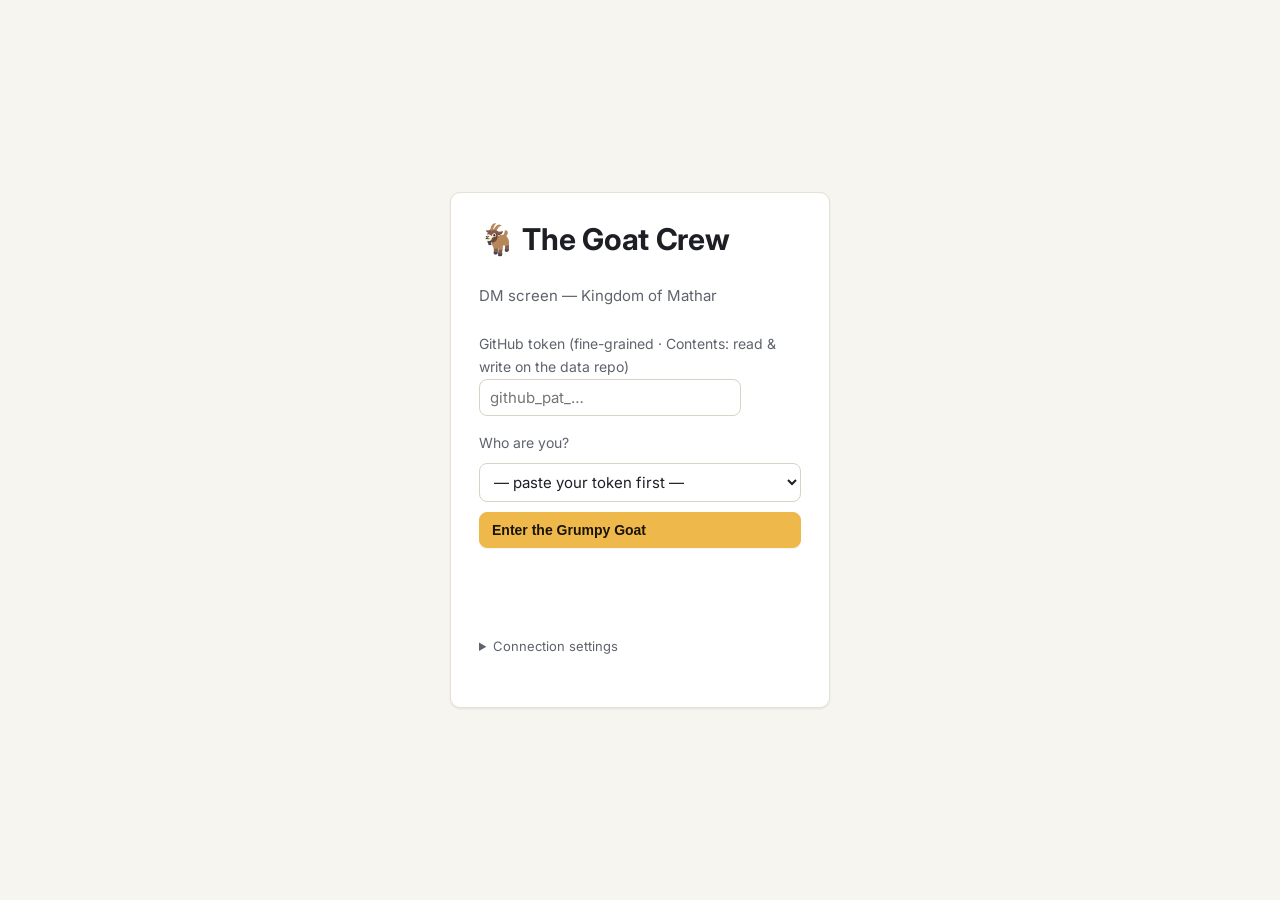
==== commit 07c02cec: "Merge branch 'battle'" ====
--- a/index.html
+++ b/index.html
@@ -4,6 +4,42 @@
 <meta charset="utf-8">
 <meta name="viewport" content="width=device-width, initial-scale=1, viewport-fit=cover">
 <title>Goat Crew — DM screen</title>
+<meta name="color-scheme" content="dark light">
+<meta name="theme-color" content="#141822" media="(prefers-color-scheme: dark)">
+<meta name="theme-color" content="#ffffff" media="(prefers-color-scheme: light)">
+<script>
+/* Theme, before first paint: localStorage gc_theme = system | light | dark → <html data-theme="light|dark">.
+   On System it follows the OS live. Buttons with data-theme-set="…" and #theme-toggle drive it (see dm.css). */
+(function () {
+  var KEY = 'gc_theme', root = document.documentElement, mem = 'system', timer;
+  var mq = window.matchMedia ? matchMedia('(prefers-color-scheme: dark)') : null, BAR = { dark: '#141822', light: '#ffffff' };
+  function pref() { var v; try { v = localStorage.getItem(KEY); } catch (_) { v = mem; } return v === 'light' || v === 'dark' ? v : 'system'; }
+  function resolve(p) { return p === 'system' ? (mq && !mq.matches ? 'light' : 'dark') : p; }
+  function sync() {
+    var p = pref(), next = root.dataset.theme === 'dark' ? 'light' : 'dark', tg = document.getElementById('theme-toggle');
+    document.querySelectorAll('[data-theme-set]').forEach(function (b) { b.setAttribute('aria-pressed', String(b.dataset.themeSet === p)); });
+    if (tg) { tg.title = 'Switch to ' + next + ' theme'; tg.setAttribute('aria-label', tg.title); }
+  }
+  function apply(fade) {
+    var t = resolve(pref());
+    if (fade && root.dataset.theme !== t) { root.classList.add('theme-fade'); clearTimeout(timer); timer = setTimeout(function () { root.classList.remove('theme-fade'); }, 400); }
+    root.dataset.theme = t;
+    document.querySelectorAll('meta[name="theme-color"]').forEach(function (m) { m.content = BAR[t]; });
+    sync();
+  }
+  function set(p) { mem = p; try { localStorage.setItem(KEY, p); } catch (_) { /* private mode: keep it for this page */ } apply(true); }
+  function onSystem() { if (pref() === 'system') apply(true); }
+  window.gcTheme = { pref: pref, set: set, sync: sync, current: function () { return root.dataset.theme; } };
+  apply(false);
+  if (mq) { if (mq.addEventListener) mq.addEventListener('change', onSystem); else if (mq.addListener) mq.addListener(onSystem); }
+  addEventListener('storage', function (e) { if (e.key === KEY) apply(true); });
+  document.addEventListener('click', function (e) {
+    var b = e.target.closest && e.target.closest('[data-theme-set], #theme-toggle'); if (!b) return;
+    set(b.id === 'theme-toggle' ? (root.dataset.theme === 'dark' ? 'light' : 'dark') : b.dataset.themeSet);
+  });
+  document.addEventListener('DOMContentLoaded', sync);
+})();
+</script>
 <link rel="preconnect" href="https://fonts.googleapis.com">
 <link rel="preconnect" href="https://fonts.gstatic.com" crossorigin>
 <link href="https://fonts.googleapis.com/css2?family=Cormorant+Garamond:wght@600;700&family=Inter:wght@400;500;600;700&family=JetBrains+Mono:wght@500;600;700&family=Source+Serif+4:ital,wght@0,400;0,600;1,400&display=swap" rel="stylesheet">
@@ -49,6 +85,7 @@
       <span class="brand">🐐 Goat Crew</span>
       <span id="whoami" class="muted"></span>
       <span id="live-dot" title="Live connection to the data repo">●</span>
+      <button id="theme-toggle" class="btn small ghost icon-btn" type="button" title="Switch theme" aria-label="Switch theme"><svg class="ic ic-sun" viewBox="0 0 24 24" fill="none" stroke="currentColor" stroke-width="2" stroke-linecap="round" stroke-linejoin="round" aria-hidden="true" focusable="false"><circle cx="12" cy="12" r="4"/><path d="M12 2v2M12 20v2m-7.07-17.07 1.41 1.41m11.32 11.32 1.41 1.41M2 12h2m16 0h2M6.34 17.66l-1.41 1.41M19.07 4.93l-1.41 1.41"/></svg><svg class="ic ic-moon" viewBox="0 0 24 24" fill="none" stroke="currentColor" stroke-width="2" stroke-linecap="round" stroke-linejoin="round" aria-hidden="true" focusable="false"><path d="M12 3a6 6 0 0 0 9 9 9 9 0 1 1-9-9Z"/></svg></button>
       <button id="logout" class="btn small ghost">Log out</button>
     </header>
     <nav id="tabs">
--- a/battlemap.css
+++ b/battlemap.css
@@ -152,7 +152,7 @@
 .bm-tray { flex: 0 1 auto; min-width: 0; max-width: min(780px, 100%); margin: 0 auto; display: flex; align-items: center; gap: 6px; padding: 5px; }
 .bm-tray-list { display: flex; gap: 2px; min-width: 0; overflow-x: auto; scrollbar-width: none; overscroll-behavior: contain; }
 .bm-tray-list::-webkit-scrollbar { display: none; }
-.bm-tray-item { width: 58px; flex-shrink: 0; display: flex; flex-direction: column; align-items: center; gap: 3px; padding: 5px 2px 4px; border: 0; border-radius: 9px; background: none; color: var(--fg); cursor: grab; touch-action: none; transition: background .12s, opacity .12s; }
+.bm-tray-item { width: 58px; flex-shrink: 0; display: flex; flex-direction: column; align-items: center; gap: 3px; padding: 5px 2px 4px; border: 0; border-radius: 9px; background: none; color: var(--fg); cursor: grab; touch-action: pan-x; transition: background .12s, opacity .12s; }
 .bm-tray-item:hover { background: var(--hover); }
 .bm-tray-item canvas { filter: drop-shadow(0 2px 4px rgba(0, 0, 0, .45)); transition: transform .15s; }
 .bm-tray-item:hover canvas { transform: translateY(-2px) scale(1.05); }
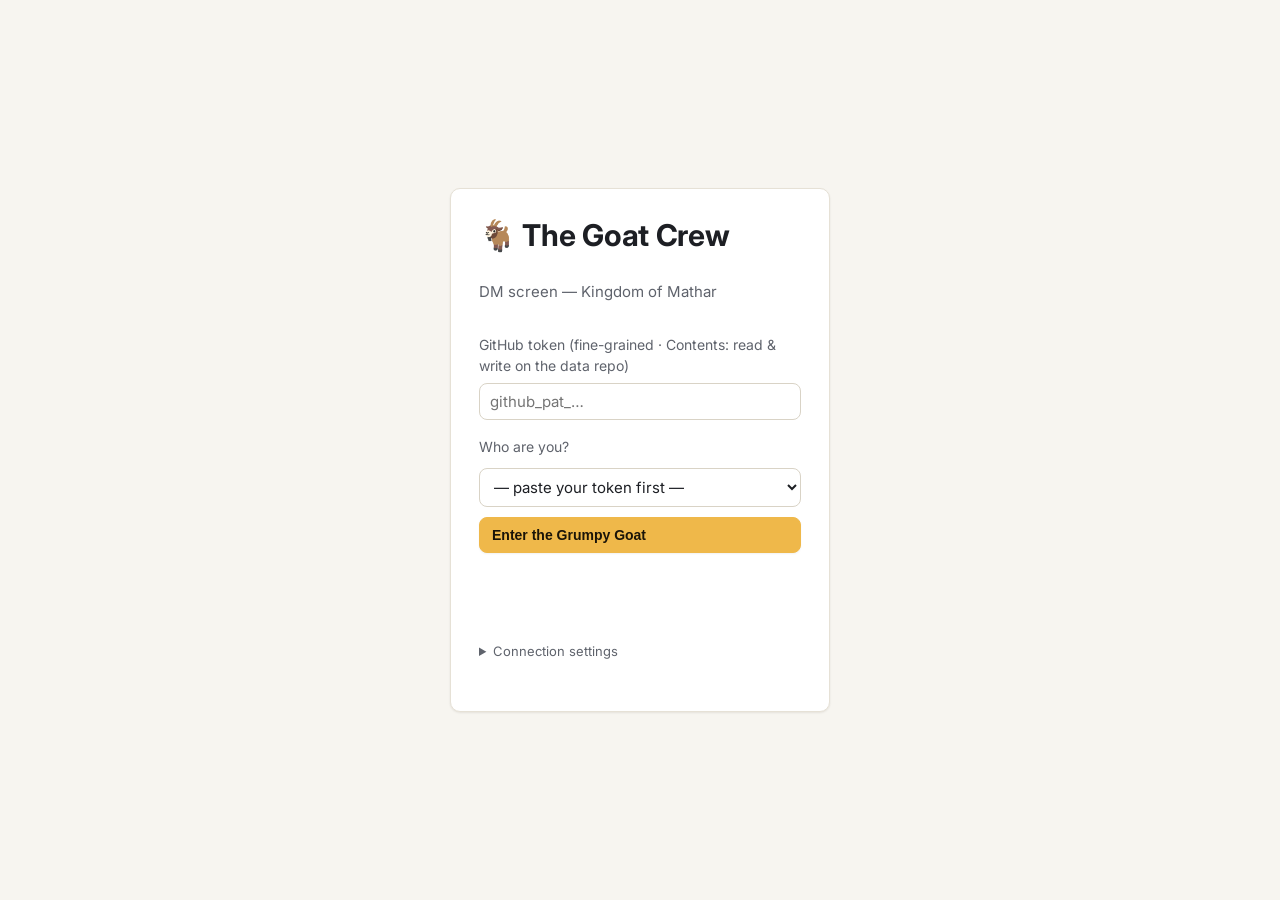
==== commit c6f3b9a5: "Player / DM / Admin roles and an Admin tab - Roles: player < dm < admin (admin = DM plus people mana" ====
--- a/index.html
+++ b/index.html
@@ -47,6 +47,7 @@
 <link rel="stylesheet" href="style.css">
 <link rel="stylesheet" href="dm.css">
 <link rel="stylesheet" href="battlemap.css">
+<link rel="stylesheet" href="admin.css">
 <link rel="icon" href="data:image/svg+xml,<svg xmlns='http://www.w3.org/2000/svg' viewBox='0 0 100 100'><text y='.9em' font-size='90'>🐐</text></svg>">
 </head>
 <body>
@@ -63,8 +64,8 @@
       <label>Who are you?</label>
       <select id="login-user"><option value="">— paste your token first —</option></select>
       <div id="login-worker" class="hidden">
-        <label>Passcode</label>
-        <input id="login-pass" type="password" autocomplete="current-password" placeholder="goat-…">
+        <label>Password</label>
+        <input id="login-pass" type="password" autocomplete="current-password" placeholder="Your password">
       </div>
       <button id="login-btn" class="btn primary">Enter the Grumpy Goat</button>
       <p id="login-err" class="err"></p>
@@ -76,6 +77,25 @@
         <div class="row"><input id="login-owner" placeholder="owner" style="flex:1;min-width:0"><input id="login-repo" placeholder="repo" style="flex:1;min-width:0"><input id="login-branch" placeholder="branch" style="width:90px"></div>
         <p class="muted" style="font-size:12px;margin:6px 0 0">Settings are stored only in this browser.</p>
       </details>
+    </div>
+  </div>
+
+  <!-- Sign-in link from an admin: choose your own password -->
+  <div id="invite" class="hidden">
+    <div class="login-box invite-box">
+      <div class="invite-mark">🐐</div>
+      <h1 id="invite-title">Checking your link…</h1>
+      <p id="invite-lead" class="muted"></p>
+      <div id="invite-form" class="hidden">
+        <p class="invite-role-row muted">Joining as <span id="invite-role" class="role-pill"></span></p>
+        <label for="invite-pass">New password</label>
+        <input id="invite-pass" type="password" autocomplete="new-password" minlength="8" placeholder="At least 8 characters">
+        <label for="invite-pass2">Type it again</label>
+        <input id="invite-pass2" type="password" autocomplete="new-password" minlength="8">
+        <button id="invite-btn" class="btn primary">Set password and sign in</button>
+      </div>
+      <p id="invite-err" class="err"></p>
+      <button id="invite-back" class="btn ghost small">Go to the normal sign-in</button>
     </div>
   </div>
 
@@ -102,6 +122,7 @@
       <button data-tab="arc" class="tab dm-only hidden">Arc</button>
       <button data-tab="notes" class="tab">My Notes</button>
       <button data-tab="dm" class="tab dm-only hidden">DM</button>
+      <button data-tab="admin" class="tab admin-only hidden">Admin</button>
       <button data-tab="settings" class="tab" title="Settings">Settings</button>
       <select id="pin-pick" title="Pin a panel to the right of whatever tab you're on" aria-label="Pin a panel">
         <option value="">Pin a panel…</option>
@@ -127,6 +148,7 @@
 <script src="battle-scene.js"></script>
 <script src="battlemap.js"></script>
 <script src="chat.js"></script>
+<script src="admin.js"></script>
 <script src="app.js"></script>
 </body>
 </html>
--- a/battlemap.css
+++ b/battlemap.css
@@ -322,3 +322,6 @@
   .bm-ns-card { min-height: 0; }
   .bm-insp { width: calc(100% - 92px); max-height: 46%; }
 }
+
+/* players see the TV view inside their Battle map tab */
+.bm-player-frame { display: block; width: 100%; height: calc(100vh - 106px); border: 0; background: #07080b; }
--- a/admin.css
+++ b/admin.css
@@ -0,0 +1,122 @@
+/* admin.css — Admin tab (people & access), the "choose your password" screen and role pills.
+   Colours come from the theme tokens in dm.css, so it follows light and dark mode. */
+
+/* role pill next to the name in the header, and on the invite screen */
+.role-pill { display: inline-flex; align-items: center; padding: 1px 8px; border-radius: 999px; font-size: 11px; font-weight: 600;
+  letter-spacing: .02em; vertical-align: 1px; border: 1px solid var(--line); color: var(--muted); background: var(--tint-1, rgba(255,255,255,.04)); }
+.role-pill.role-dm { color: var(--dm); border-color: color-mix(in srgb, var(--dm) 40%, transparent); background: var(--tint-dm, transparent); }
+.role-pill.role-admin { color: var(--accent); border-color: color-mix(in srgb, var(--accent) 45%, transparent); background: var(--tint-accent, transparent); }
+.tab.admin-only, .tab.admin-only.active { color: var(--accent); }
+
+/* ---------- invite screen ---------- */
+#invite { display: flex; min-height: 100vh; align-items: center; justify-content: center; padding: 16px; }
+.invite-box { max-width: 400px; gap: 8px; box-shadow: var(--shadow-2, 0 12px 32px rgba(0,0,0,.35)); }
+.invite-mark { font-size: 34px; line-height: 1; }
+.invite-box h1 { font-size: 22px; margin: 4px 0 0; }
+.invite-box #invite-lead { margin: 0 0 6px; }
+.invite-box #invite-form { display: flex; flex-direction: column; gap: 8px; }
+.invite-box label { color: var(--muted); font-size: 13px; margin-top: 4px; }
+.invite-role-row { margin: 0; font-size: 13px; }
+#invite-btn { margin-top: 8px; justify-content: center; }
+#invite-back { align-self: center; margin-top: 4px; color: var(--muted); }
+
+/* ---------- admin page ---------- */
+.adm { max-width: 900px; margin: 0 auto; }
+.adm-head { display: flex; align-items: flex-end; justify-content: space-between; gap: 12px; flex-wrap: wrap; margin: 4px 0 14px; }
+.adm-head h2 { margin: 0; display: flex; align-items: center; gap: 8px; }
+.adm-head p { margin: 4px 0 0; font-size: 14px; }
+.adm-banner { display: flex; flex-direction: column; gap: 4px; padding: 12px 14px; margin-bottom: 14px; border-radius: var(--radius);
+  border: 1px solid color-mix(in srgb, var(--accent) 35%, var(--line)); background: var(--tint-accent, rgba(242,193,94,.08)); font-size: 14px; line-height: 1.5; }
+.adm-banner b { display: flex; align-items: center; gap: 6px; color: var(--accent); }
+.adm-stats { display: grid; grid-template-columns: repeat(auto-fit, minmax(110px, 1fr)); gap: 8px; margin-bottom: 18px; }
+.adm-stats > div { background: var(--bg2); border: 1px solid var(--line); border-radius: var(--radius); padding: 10px 12px; box-shadow: var(--shadow-1, none); }
+.adm-stats b { display: block; font-size: 22px; font-variant-numeric: tabular-nums; line-height: 1.1; }
+.adm-stats span { font-size: 12px; color: var(--muted); }
+.adm-group { margin-bottom: 18px; }
+.adm-group h3 { font-size: 13px; text-transform: uppercase; letter-spacing: .07em; color: var(--muted); margin: 0 0 8px; font-weight: 600; }
+.adm-group h3 .muted { font-weight: 500; margin-left: 4px; }
+.adm-list { background: var(--bg2); border: 1px solid var(--line); border-radius: var(--radius); overflow: hidden; box-shadow: var(--shadow-1, none); }
+.adm-row { display: grid; grid-template-columns: 36px minmax(140px, 1.6fr) minmax(90px, 1fr) minmax(130px, 1.2fr) minmax(90px, .9fr) auto;
+  align-items: center; gap: 12px; padding: 10px 14px; cursor: pointer; border-top: 1px solid var(--line); transition: background .12s; }
+.adm-row:first-child { border-top: 0; }
+.adm-row:hover, .adm-row:focus-visible { background: var(--tint-1, rgba(255,255,255,.03)); }
+.adm-row.is-off { opacity: .6; }
+.adm-av { width: 36px; height: 36px; border-radius: 50%; display: grid; place-items: center; font-weight: 700; font-size: 15px;
+  color: var(--fg); background: var(--bg3); border: 2px solid var(--line); }
+.adm-av.role-dm { border-color: color-mix(in srgb, var(--dm) 70%, transparent); }
+.adm-av.role-admin { border-color: var(--accent); }
+.adm-who { display: flex; flex-direction: column; min-width: 0; }
+.adm-who b { font-size: 15px; overflow: hidden; text-overflow: ellipsis; white-space: nowrap; }
+.adm-who span { font-size: 12.5px; color: var(--muted); overflow: hidden; text-overflow: ellipsis; white-space: nowrap; }
+.adm-col { font-size: 13px; min-width: 0; }
+.adm-char { display: flex; align-items: center; gap: 6px; color: var(--fg); overflow: hidden; white-space: nowrap; text-overflow: ellipsis; }
+.adm-char .ic { color: var(--muted); }
+.adm-state { display: flex; flex-direction: column; }
+.adm-status { font-weight: 600; font-size: 13px; }
+.adm-status.ok { color: var(--green); } .adm-status.wait { color: var(--accent); } .adm-status.off { color: var(--red); }
+.adm-sub { font-size: 12px; color: var(--muted); }
+.adm-acc { color: var(--muted); }
+.adm-act { display: flex; align-items: center; justify-content: flex-end; gap: 8px; }
+.adm-chev { color: var(--muted); font-size: 20px; line-height: 1; padding-left: 2px; }
+@media (max-width: 760px) {
+  .adm-row { grid-template-columns: 36px 1fr auto; }
+  .adm-char, .adm-acc { display: none; }
+  .adm-state { grid-column: 2; grid-row: 2; flex-direction: row; gap: 8px; align-items: baseline; }
+  .adm-act { grid-column: 3; grid-row: 1 / span 2; }
+}
+
+/* ---------- drawer ---------- */
+.adm-drawer { position: fixed; inset: 0; z-index: 60; }
+.adm-scrim { position: absolute; inset: 0; background: var(--overlay, rgba(0,0,0,.5)); animation: admFade .15s ease-out; }
+.adm-panel { position: absolute; top: 0; right: 0; bottom: 0; width: min(460px, 100%); display: flex; flex-direction: column;
+  background: var(--bg2); border-left: 1px solid var(--line); box-shadow: var(--shadow-3, -12px 0 40px rgba(0,0,0,.4)); animation: admSlide .18s ease-out; }
+.adm-panel-head { display: flex; align-items: center; justify-content: space-between; padding: 14px 18px; border-bottom: 1px solid var(--line); }
+.adm-panel-head h3 { margin: 0; font-size: 17px; }
+.adm-panel-body { flex: 1; overflow: auto; padding: 6px 18px 18px; display: flex; flex-direction: column; gap: 6px; }
+.adm-panel-body > label, .adm-acc-head label { font-size: 13px; color: var(--muted); margin-top: 10px; }
+.adm-panel-body input, .adm-panel-body select { width: 100%; }
+.adm-roles { margin-top: 2px; }
+.adm-hint { font-size: 12.5px; color: var(--muted); margin: 4px 0 0; line-height: 1.45; }
+.adm-acc-head { display: flex; align-items: flex-end; justify-content: space-between; }
+.adm-tabs { display: grid; grid-template-columns: repeat(auto-fill, minmax(128px, 1fr)); gap: 6px; margin-top: 4px; }
+.adm-tab { display: flex; align-items: center; gap: 7px; padding: 7px 9px; border: 1px solid var(--line); border-radius: 8px; cursor: pointer; font-size: 13px;
+  color: var(--muted); background: var(--bg2); transition: border-color .12s, background .12s, color .12s; user-select: none; }
+.adm-tab input { position: absolute; opacity: 0; pointer-events: none; }
+.adm-tab.on { color: var(--fg); border-color: color-mix(in srgb, var(--accent) 55%, var(--line)); background: var(--tint-accent, rgba(242,193,94,.08)); }
+.adm-tab:has(input:focus-visible) { outline: 2px solid var(--accent); outline-offset: 1px; }
+.adm-tab:has(input:disabled) { cursor: default; opacity: .7; }
+.adm-tab .ic { width: 15px; height: 15px; flex-shrink: 0; }
+.adm-section { margin-top: 18px; padding-top: 14px; border-top: 1px solid var(--line); }
+.adm-section h4 { margin: 0 0 8px; font-size: 14px; display: flex; align-items: center; gap: 6px; }
+.adm-signin { display: flex; gap: 8px; align-items: baseline; margin-bottom: 10px; }
+.adm-btns { display: flex; flex-wrap: wrap; gap: 8px; }
+.adm-danger h4 { color: var(--red); }
+.adm-panel-foot { display: flex; align-items: center; justify-content: flex-end; gap: 8px; padding: 12px 18px; border-top: 1px solid var(--line); background: var(--bg2); }
+.adm-panel-foot .err { margin-right: auto; font-size: 13px; min-height: 0; }
+body.adm-locked { overflow: hidden; }
+
+/* ---------- dialogs ---------- */
+.adm-modal { position: fixed; inset: 0; z-index: 70; display: grid; place-items: center; padding: 16px; }
+.adm-dialog { position: relative; width: min(520px, 100%); max-height: calc(100vh - 32px); overflow: auto; background: var(--bg2); border: 1px solid var(--line);
+  border-radius: 14px; padding: 20px; box-shadow: var(--shadow-3, 0 20px 60px rgba(0,0,0,.5)); animation: admPop .16s ease-out; display: flex; flex-direction: column; gap: 10px; }
+.adm-dialog h3 { margin: 0; font-size: 18px; }
+.adm-dialog p { margin: 0; font-size: 14px; line-height: 1.5; }
+.adm-dialog-icon { width: 40px; height: 40px; border-radius: 12px; display: grid; place-items: center; color: var(--accent); background: var(--tint-accent, rgba(242,193,94,.1)); }
+.adm-dialog-icon .ic { width: 20px; height: 20px; }
+.adm-linkbox { display: flex; gap: 8px; }
+.adm-linkbox input { flex: 1; min-width: 0; font-family: var(--mono); font-size: 12.5px; }
+.adm-dialog textarea { width: 100%; font-size: 13.5px; resize: vertical; }
+.adm-dialog-actions { display: flex; flex-wrap: wrap; gap: 8px; justify-content: flex-end; align-items: center; margin-top: 4px; }
+.adm-dialog-actions .adm-hint { margin: 0 auto 0 0; }
+.adm-dialog-actions a.btn { text-decoration: none; color: var(--fg); }
+.adm-confirm { width: min(420px, 100%); }
+.btn.danger { color: var(--red); }
+.btn.danger:not(.ghost):hover { border-color: var(--red); }
+@keyframes admFade { from { opacity: 0; } }
+@keyframes admSlide { from { transform: translateX(24px); opacity: 0; } }
+@keyframes admPop { from { transform: translateY(6px) scale(.98); opacity: 0; } }
+@media (prefers-reduced-motion: reduce) { .adm-scrim, .adm-panel, .adm-dialog { animation: none; } }
+
+/* login: stack each label above its field */
+#login-direct, #login-worker:not(.hidden) { display: flex; flex-direction: column; gap: 6px; }
+#login-worker label, #login-direct label { margin-top: 6px; }
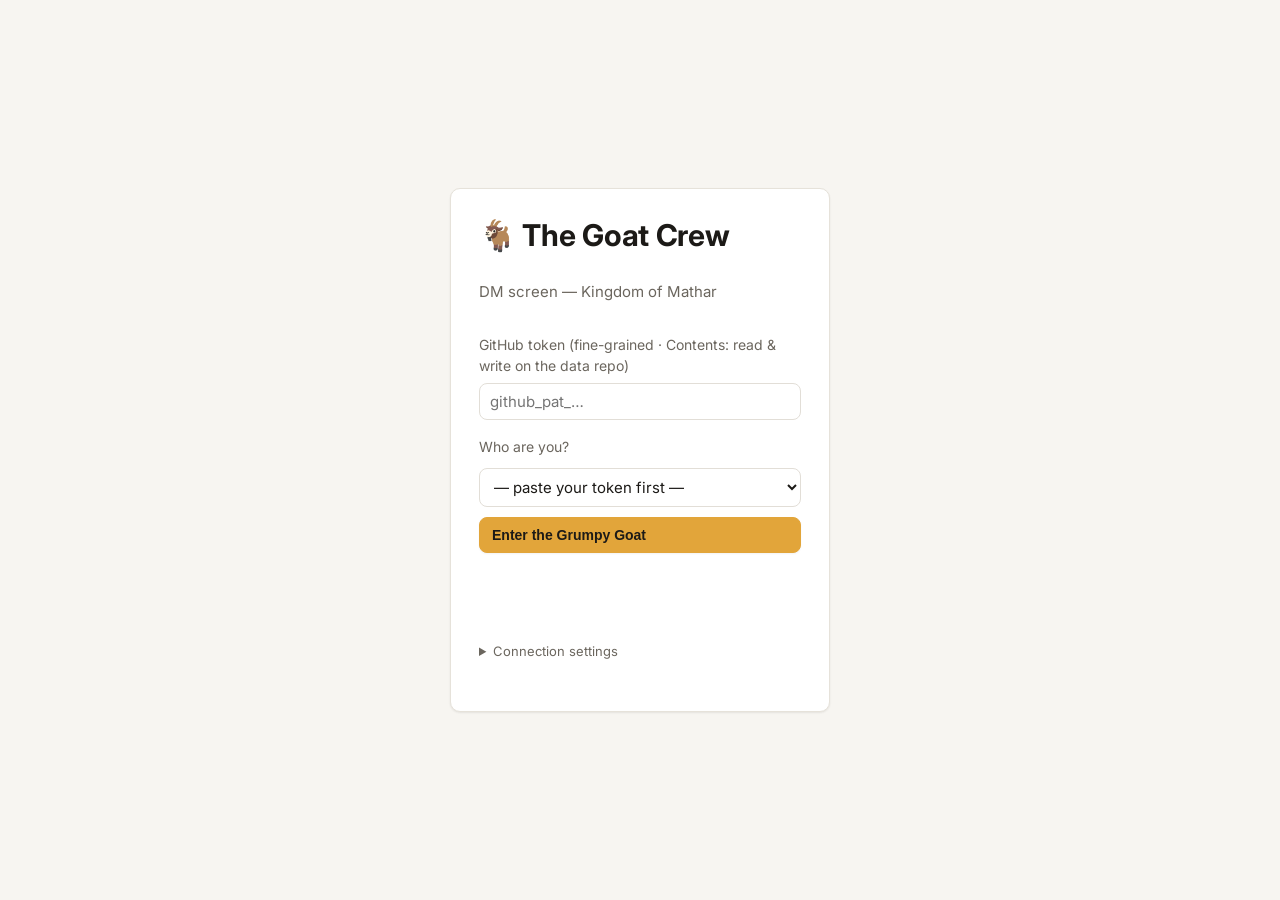
==== commit 6e20f498: "App shell: grouped sidebar, one-accent palette, chat and settings polish - Navigation: nav#tabs is n" ====
--- a/index.html
+++ b/index.html
@@ -5,14 +5,14 @@
 <meta name="viewport" content="width=device-width, initial-scale=1, viewport-fit=cover">
 <title>Goat Crew — DM screen</title>
 <meta name="color-scheme" content="dark light">
-<meta name="theme-color" content="#141822" media="(prefers-color-scheme: dark)">
-<meta name="theme-color" content="#ffffff" media="(prefers-color-scheme: light)">
+<meta name="theme-color" content="#121214" media="(prefers-color-scheme: dark)">
+<meta name="theme-color" content="#f7f5f1" media="(prefers-color-scheme: light)">
 <script>
 /* Theme, before first paint: localStorage gc_theme = system | light | dark → <html data-theme="light|dark">.
    On System it follows the OS live. Buttons with data-theme-set="…" and #theme-toggle drive it (see dm.css). */
 (function () {
   var KEY = 'gc_theme', root = document.documentElement, mem = 'system', timer;
-  var mq = window.matchMedia ? matchMedia('(prefers-color-scheme: dark)') : null, BAR = { dark: '#141822', light: '#ffffff' };
+  var mq = window.matchMedia ? matchMedia('(prefers-color-scheme: dark)') : null, BAR = { dark: '#121214', light: '#f7f5f1' };
   function pref() { var v; try { v = localStorage.getItem(KEY); } catch (_) { v = mem; } return v === 'light' || v === 'dark' ? v : 'system'; }
   function resolve(p) { return p === 'system' ? (mq && !mq.matches ? 'light' : 'dark') : p; }
   function sync() {
@@ -99,41 +99,75 @@
     </div>
   </div>
 
-  <!-- Main -->
+  <!-- Main: sidebar (nav#tabs, grouped) + top bar (header) + content + optional pinned panel (#rail).
+       Under 900px the sidebar is a drawer opened from the top bar. Element ids here are used by app.js, gh.js and battlemap.js. -->
   <div id="main" class="hidden">
     <header>
-      <span class="brand">🐐 Goat Crew</span>
-      <span id="whoami" class="muted"></span>
-      <span id="live-dot" title="Live connection to the data repo">●</span>
-      <button id="theme-toggle" class="btn small ghost icon-btn" type="button" title="Switch theme" aria-label="Switch theme"><svg class="ic ic-sun" viewBox="0 0 24 24" fill="none" stroke="currentColor" stroke-width="2" stroke-linecap="round" stroke-linejoin="round" aria-hidden="true" focusable="false"><circle cx="12" cy="12" r="4"/><path d="M12 2v2M12 20v2m-7.07-17.07 1.41 1.41m11.32 11.32 1.41 1.41M2 12h2m16 0h2M6.34 17.66l-1.41 1.41M19.07 4.93l-1.41 1.41"/></svg><svg class="ic ic-moon" viewBox="0 0 24 24" fill="none" stroke="currentColor" stroke-width="2" stroke-linecap="round" stroke-linejoin="round" aria-hidden="true" focusable="false"><path d="M12 3a6 6 0 0 0 9 9 9 9 0 1 1-9-9Z"/></svg></button>
-      <button id="logout" class="btn small ghost">Log out</button>
+      <button id="nav-toggle" class="tb-btn tb-icon" type="button" aria-controls="tabs" aria-label="Collapse sidebar"><span class="ic-slot when-wide" data-ic="sidebar"></span><span class="ic-slot when-narrow" data-ic="navmenu"></span></button>
+      <div class="tb-title" id="tb-title"></div>
+      <div class="tb-right">
+        <div class="tb-menu-wrap">
+          <button id="pin-btn" class="tb-btn" type="button" aria-haspopup="menu" aria-expanded="false" aria-controls="pin-menu"><span class="ic-slot" data-ic="panelright"></span><span class="tb-lbl" id="pin-lbl">Pin panel</span><span class="ic-slot tb-chev" data-ic="chev"></span></button>
+          <div id="pin-menu" class="pop" role="menu" aria-label="Pin a panel" hidden></div>
+          <select id="pin-pick" class="sr-only" tabindex="-1" aria-hidden="true" title="Pin a panel to the right of whatever tab you're on">
+            <option value="">Pin a panel…</option>
+            <option value="chat">DM Chat</option>
+            <option value="notes">My Notes</option>
+            <option value="battle">Battle</option>
+            <option value="dice">Dice</option>
+            <option value="party">Party</option>
+            <option value="map">Map</option>
+          </select>
+        </div>
+        <button id="sync" class="sync" type="button" data-state="wait" aria-label="Connecting"><span id="live-dot" aria-hidden="true"></span><span class="sync-lbl" id="sync-lbl">Connecting…</span></button>
+        <div class="tb-menu-wrap">
+          <button id="acct-btn" class="tb-btn acct-btn" type="button" aria-haspopup="menu" aria-expanded="false" aria-controls="acct-menu" aria-label="Account"><span class="acct-av" aria-hidden="true"></span><span class="tb-lbl acct-name" id="acct-name"></span><span class="ic-slot tb-chev" data-ic="chev"></span></button>
+          <div id="acct-menu" class="pop pop-right" role="menu" aria-label="Account" hidden>
+            <div class="acct-head"><span class="acct-av lg" aria-hidden="true"></span><span id="whoami"></span></div>
+            <div class="pop-sep" role="separator"></div>
+            <button id="theme-toggle" class="pop-item" type="button" role="menuitem" data-keep title="Switch theme" aria-label="Switch theme"><svg class="ic ic-sun" viewBox="0 0 24 24" fill="none" stroke="currentColor" stroke-width="2" stroke-linecap="round" stroke-linejoin="round" aria-hidden="true" focusable="false"><circle cx="12" cy="12" r="4"/><path d="M12 2v2M12 20v2m-7.07-17.07 1.41 1.41m11.32 11.32 1.41 1.41M2 12h2m16 0h2M6.34 17.66l-1.41 1.41M19.07 4.93l-1.41 1.41"/></svg><svg class="ic ic-moon" viewBox="0 0 24 24" fill="none" stroke="currentColor" stroke-width="2" stroke-linecap="round" stroke-linejoin="round" aria-hidden="true" focusable="false"><path d="M12 3a6 6 0 0 0 9 9 9 9 0 1 1-9-9Z"/></svg><span>Dark theme</span><span class="switch" aria-hidden="true"></span></button>
+            <button id="acct-settings" class="pop-item" type="button" role="menuitem"><span class="ic-slot" data-ic="settings"></span><span>Settings</span></button>
+            <div class="pop-sep" role="separator"></div>
+            <button id="logout" class="pop-item" type="button" role="menuitem"><span class="ic-slot" data-ic="logout"></span><span>Log out</span></button>
+          </div>
+        </div>
+      </div>
     </header>
-    <nav id="tabs">
-      <button data-tab="map" class="tab">Map</button>
-      <button data-tab="chat" class="tab">DM Chat</button>
-      <button data-tab="party" class="tab">Party</button>
-      <button data-tab="battle" class="tab">Battle</button>
-      <button data-tab="battlemap" class="tab">Battle map</button>
-      <button data-tab="dice" class="tab">Dice</button>
-      <button data-tab="journal" class="tab">Journal</button>
-      <button data-tab="codex" class="tab">Codex</button>
-      <button data-tab="quests" class="tab">Quests</button>
-      <button data-tab="board" class="tab">Board</button>
-      <button data-tab="arc" class="tab dm-only hidden">Arc</button>
-      <button data-tab="notes" class="tab">My Notes</button>
-      <button data-tab="dm" class="tab dm-only hidden">DM</button>
-      <button data-tab="admin" class="tab admin-only hidden">Admin</button>
-      <button data-tab="settings" class="tab" title="Settings">Settings</button>
-      <select id="pin-pick" title="Pin a panel to the right of whatever tab you're on" aria-label="Pin a panel">
-        <option value="">Pin a panel…</option>
-        <option value="chat">DM Chat</option>
-        <option value="notes">My Notes</option>
-        <option value="battle">Battle</option>
-        <option value="dice">Dice</option>
-        <option value="party">Party</option>
-        <option value="map">Map</option>
-      </select>
+    <nav id="tabs" aria-label="Sections">
+      <div class="nav-head"><span class="brand"><span class="brand-mark" aria-hidden="true">🐐</span><span class="brand-name">Goat Crew</span></span></div>
+      <div class="nav-body">
+        <div class="nav-group" data-group="play" role="group" aria-labelledby="ng-play">
+          <div class="nav-label" id="ng-play"><span>Play</span></div>
+          <button data-tab="map" class="tab">Map</button>
+          <button data-tab="battle" class="tab">Battle</button>
+          <button data-tab="battlemap" class="tab">Battle map</button>
+          <button data-tab="party" class="tab">Party</button>
+          <button data-tab="dice" class="tab">Dice</button>
+        </div>
+        <div class="nav-group" data-group="story" role="group" aria-labelledby="ng-story">
+          <div class="nav-label" id="ng-story"><span>Story</span></div>
+          <button data-tab="journal" class="tab">Journal</button>
+          <button data-tab="codex" class="tab">Codex</button>
+          <button data-tab="quests" class="tab">Quests</button>
+          <button data-tab="board" class="tab">Board</button>
+          <button data-tab="notes" class="tab">My Notes</button>
+        </div>
+        <div class="nav-group" data-group="dm" role="group" aria-labelledby="ng-dm">
+          <div class="nav-label" id="ng-dm" title="Only DMs see this group"><span>DM</span><span class="ic-slot" data-ic="eyeoff"></span></div>
+          <button data-tab="chat" class="tab">DM Chat</button>
+          <button data-tab="arc" class="tab dm-only hidden">Arc</button>
+          <button data-tab="dm" class="tab dm-only hidden" title="Encounter tracker, session prep, users, activity">Prep &amp; tools</button>
+        </div>
+        <div class="nav-group" data-group="admin" role="group" aria-labelledby="ng-admin">
+          <div class="nav-label" id="ng-admin"><span>Admin</span></div>
+          <button data-tab="admin" class="tab admin-only hidden">People &amp; access</button>
+        </div>
+      </div>
+      <div class="nav-foot">
+        <button data-tab="settings" class="tab">Settings</button>
+      </div>
     </nav>
+    <div id="nav-scrim" hidden></div>
     <main id="content"></main>
     <aside id="rail" class="hidden"></aside>
   </div>
--- a/style.css
+++ b/style.css
@@ -22,24 +22,156 @@
 .login-box h1 { margin: 0; }
 .login-box label { margin-top: 6px; color: var(--muted); font-size: 14px; }
 
-/* Layout */
-header { display: flex; align-items: center; gap: 10px; padding: 10px 14px;
-  background: var(--bg2); border-bottom: 1px solid var(--line); position: sticky; top: 0; z-index: 20; }
-.brand { font-weight: 700; }
-#whoami { flex: 1; font-size: 14px; overflow: hidden; text-overflow: ellipsis; white-space: nowrap; }
-#live-dot { color: var(--red); font-size: 12px; } #live-dot.on { color: var(--green); }
-nav#tabs { display: flex; gap: 4px; padding: 8px 10px; background: var(--bg2);
-  border-bottom: 1px solid var(--line); overflow-x: auto; position: sticky; top: 49px; z-index: 19; }
-.tab { background: none; border: none; color: var(--muted); padding: 8px 14px; border-radius: 8px;
-  font-size: 15px; cursor: pointer; white-space: nowrap; }
-.tab.active { background: var(--bg3); color: var(--fg); font-weight: 600; }
-.tab.dm-only.active, .tab.dm-only { color: var(--dm); }
-main { padding: 14px; max-width: 900px; margin: 0 auto; padding-bottom: 60px; }
+/* ===== App shell =====
+   #main is a grid: the sidebar (nav#tabs) down the left, the top bar (header) over the page (main#content), and the
+   pinned panel (#rail) on the right when one is pinned. On wide screens the sidebar is 220px or a 56px icon rail
+   (body.nav-rail); under 900px it is a drawer (body.nav-open) opened from the top bar's menu button.
+   battlemap.css hides header and nav#tabs while its map is full-bleed (body.tab-battlemap.bm-full): the grid below
+   then gives the page every column. */
+:root { --top-h: 52px; --nav-w: 220px; --rail-w: minmax(340px, 38%); }
+#main { display: grid; min-height: 100vh; min-height: 100dvh; background: var(--bg);
+  grid-template-columns: var(--nav-w) minmax(0, 1fr); grid-template-rows: var(--top-h) 1fr; grid-template-areas: "nav top" "nav content"; }
+body.has-rail #main { grid-template-columns: var(--nav-w) minmax(0, 1fr) var(--rail-w); grid-template-areas: "nav top top" "nav content rail"; }
+#main > header { grid-area: top; }
+#main > nav#tabs { grid-area: nav; }
+#main > main#content { grid-area: content; min-width: 0; }
+#main > #rail { grid-area: rail; min-width: 0; }
+body.tab-battlemap.bm-full #main { grid-template-columns: minmax(0, 1fr); grid-template-rows: 1fr; grid-template-areas: "content"; }
+body.tab-battlemap.bm-full.has-rail #main { grid-template-columns: minmax(0, 1fr) var(--rail-w); grid-template-areas: "content rail"; }
+.sr-only { position: absolute !important; width: 1px; height: 1px; margin: -1px; padding: 0; overflow: hidden; clip: rect(0 0 0 0); white-space: nowrap; border: 0; }
+
+/* --- sidebar --- */
+nav#tabs { position: sticky; top: 0; align-self: start; height: 100vh; height: 100dvh; z-index: 1300; display: flex; flex-direction: column;
+  background: var(--nav-bg); border-right: 1px solid var(--line); }
+.nav-head { flex-shrink: 0; height: var(--top-h); display: flex; align-items: center; padding: 0 16px; }
+.brand { display: flex; align-items: center; gap: 9px; min-width: 0; font-size: 14px; font-weight: 650; letter-spacing: -.01em; color: var(--fg); white-space: nowrap; }
+.brand-mark { flex-shrink: 0; width: 24px; height: 24px; display: grid; place-items: center; border-radius: 7px; font-size: 14px; line-height: 1;
+  background: var(--bg2); box-shadow: 0 0 0 1px var(--line), var(--shadow-1); }
+.nav-body { flex: 1; min-height: 0; overflow-y: auto; overscroll-behavior: contain; padding: 4px 10px 16px; scrollbar-width: thin; }
+.nav-group + .nav-group { margin-top: 16px; }
+.nav-label { display: flex; align-items: center; gap: 6px; height: 26px; padding: 0 10px; font-size: 12px; font-weight: 600; color: var(--muted); letter-spacing: .01em; user-select: none; }
+.nav-label .ic { width: 13px; height: 13px; opacity: .8; }
+nav#tabs .tab { position: relative; display: flex; align-items: center; gap: 10px; width: 100%; height: 32px; margin: 1px 0; padding: 0 10px; border: 0; border-radius: 7px;
+  background: none; color: var(--fg-2); font: 500 13.5px/1 var(--sans); text-align: left; white-space: nowrap; cursor: pointer; transition: background .12s, color .12s; }
+nav#tabs .tab > span { min-width: 0; overflow: hidden; text-overflow: ellipsis; }
+nav#tabs .tab .ic { width: 16px; height: 16px; color: var(--muted); transition: color .12s; }
+nav#tabs .tab:hover { background: var(--tint-1); color: var(--fg); }
+nav#tabs .tab:hover .ic { color: var(--fg-2); }
+nav#tabs .tab.active { background: var(--nav-active); color: var(--fg); font-weight: 600; }
+nav#tabs .tab.active .ic { color: var(--accent); }
+nav#tabs .tab:focus-visible { outline-offset: -2px; }
+.nav-foot { flex-shrink: 0; padding: 8px 10px 10px; border-top: 1px solid var(--line); }
+@media (pointer: coarse) { nav#tabs .tab { height: 40px; } }
+/* icon rail */
+@media (min-width: 900px) {
+  body.nav-rail { --nav-w: 56px; }
+  body.nav-rail .nav-head { justify-content: center; padding: 0; }
+  body.nav-rail :is(.brand-name, .nav-label) { display: none; }
+  body.nav-rail .nav-body { padding: 4px 8px 16px; scrollbar-width: none; }
+  body.nav-rail .nav-group + .nav-group { margin-top: 9px; padding-top: 9px; border-top: 1px solid var(--line); }
+  body.nav-rail nav#tabs .tab { justify-content: center; width: 40px; height: 36px; margin: 2px auto; padding: 0; }
+  body.nav-rail nav#tabs .tab > span { display: none; }
+  body.nav-rail .nav-foot { padding: 8px; }
+  body.nav-rail .nav-group[data-group="dm"] { box-shadow: none; }
+}
+/* drawer */
+#nav-scrim { position: fixed; inset: 0; z-index: 1350; background: var(--overlay); animation: scrim-in .2s ease; }
+@keyframes scrim-in { from { opacity: 0; } }
+@media (max-width: 899px) {
+  #main, body.has-rail #main, body.tab-battlemap.bm-full.has-rail #main { grid-template-columns: minmax(0, 1fr); grid-template-rows: var(--top-h) auto auto; grid-template-areas: "top" "content" "rail"; }
+  body.tab-battlemap.bm-full #main { grid-template-rows: auto auto; grid-template-areas: "content" "rail"; }
+  #main > nav#tabs { position: fixed; top: 0; bottom: 0; left: 0; z-index: 1400; width: min(280px, 86vw); height: auto; align-self: stretch; box-shadow: var(--shadow-3);
+    transform: translateX(-104%); visibility: hidden; transition: transform .24s cubic-bezier(.2, .8, .2, 1), visibility 0s .24s; }
+  body.nav-open #main > nav#tabs { transform: none; visibility: visible; transition: transform .24s cubic-bezier(.2, .8, .2, 1); }
+  nav#tabs .tab { height: 40px; font-size: 15px; }
+}
+
+/* --- top bar: opaque, one row --- */
+#main > header { position: sticky; top: 0; z-index: 1200; display: flex; align-items: center; gap: 8px; height: var(--top-h); padding: 0 12px 0 10px;
+  background: var(--top-bg); border-bottom: 1px solid var(--top-line); }
+.tb-title { flex: 1; min-width: 0; display: flex; align-items: center; gap: 8px; font-size: 14px; font-weight: 600; color: var(--fg); }
+.tb-title > span { overflow: hidden; text-overflow: ellipsis; white-space: nowrap; }
+.tb-title .ic { width: 16px; height: 16px; color: var(--muted); }
+.tb-right { display: flex; align-items: center; gap: 4px; flex-shrink: 0; }
+.tb-menu-wrap { position: relative; }
+.tb-btn { display: inline-flex; align-items: center; gap: 6px; height: 32px; padding: 0 10px; border: 1px solid transparent; border-radius: 8px; background: none;
+  color: var(--fg-2); font: 500 13px/1 var(--sans); white-space: nowrap; cursor: pointer; transition: background .12s, color .12s, border-color .12s; }
+.tb-btn .ic { width: 16px; height: 16px; color: var(--muted); transition: color .12s; }
+.tb-btn .tb-chev { width: 14px; height: 14px; margin: 0 -2px 0 -2px; }
+.tb-btn:hover, .tb-btn[aria-expanded="true"] { background: var(--tint-2); color: var(--fg); }
+.tb-btn:hover .ic, .tb-btn[aria-expanded="true"] .ic { color: var(--fg-2); }
+.tb-btn.on { border-color: var(--line); background: var(--bg2); color: var(--fg); box-shadow: var(--btn-shadow); }
+.tb-btn.on .ic:first-child { color: var(--accent); }
+.tb-icon { width: 32px; padding: 0; justify-content: center; }
+#nav-toggle { margin-right: 2px; }
+#nav-toggle .when-narrow { display: none; }
+@media (max-width: 899px) { #nav-toggle .when-wide { display: none; } #nav-toggle .when-narrow { display: block; } }
+/* sync status: dot + word; hover / focus for when it last checked; click checks now */
+.sync { display: inline-flex; align-items: center; gap: 7px; height: 28px; padding: 0 10px 0 9px; margin: 0 4px; border: 1px solid var(--line); border-radius: 999px;
+  background: none; color: var(--muted); font: 500 12.5px/1 var(--sans); white-space: nowrap; cursor: pointer; transition: background .12s, color .12s; }
+.sync:hover { background: var(--tint-1); color: var(--fg-2); }
+#live-dot { width: 7px; height: 7px; border-radius: 50%; background: var(--muted); flex-shrink: 0; transition: background .2s; }
+.sync[data-state="ok"] #live-dot { background: var(--ally); box-shadow: 0 0 0 3px color-mix(in srgb, var(--ally) 20%, transparent); }
+.sync[data-state="fail"] { color: var(--red); border-color: color-mix(in srgb, var(--hostile) 35%, transparent); }
+.sync[data-state="fail"] #live-dot { background: var(--hostile); }
+.sync[data-state="checking"] #live-dot, .sync[data-state="wait"] #live-dot { animation: sync-pulse 1s ease-in-out infinite; }
+@keyframes sync-pulse { 50% { opacity: .3; } }
+/* account */
+.acct-btn { padding: 0 6px 0 4px; gap: 8px; }
+.acct-av { width: 24px; height: 24px; flex-shrink: 0; display: grid; place-items: center; border-radius: 50%; background: var(--bg3); box-shadow: inset 0 0 0 1px var(--line);
+  color: var(--fg-2); font: 600 11.5px/1 var(--sans); }
+.acct-av.lg { width: 32px; height: 32px; font-size: 13px; }
+.acct-name { max-width: 140px; overflow: hidden; text-overflow: ellipsis; }
+.acct-head { display: flex; align-items: center; gap: 10px; padding: 8px 8px 10px; }
+#whoami { display: flex; align-items: center; gap: 8px; min-width: 0; font-size: 13.5px; color: var(--fg); }
+#whoami b { font-weight: 600; overflow: hidden; text-overflow: ellipsis; white-space: nowrap; }
+@media (max-width: 899px) {
+  #main > header { padding: 0 8px 0 6px; gap: 4px; }
+  .tb-lbl, .sync-lbl { display: none; }
+  .sync { width: 32px; height: 32px; padding: 0; margin: 0; justify-content: center; border: 0; }
+  .tb-btn .tb-chev { display: none; }
+  #pin-btn { width: 32px; padding: 0; justify-content: center; }
+  .acct-btn { padding: 0 4px; }
+}
+
+/* --- menus (top bar), tooltips --- */
+.pop { position: absolute; top: calc(100% + 6px); right: 0; z-index: 2500; min-width: 220px; padding: 4px; background: var(--raised); border: 1px solid var(--line); border-radius: 10px;
+  box-shadow: var(--shadow-3); animation: pop-in .12s ease-out; }
+.pop[hidden] { display: none; }
+.pop-right { right: 0; }
+@keyframes pop-in { from { opacity: 0; transform: translateY(-4px); } }
+.pop-item { display: flex; align-items: center; gap: 10px; width: 100%; height: 32px; padding: 0 10px; border: 0; border-radius: 6px; background: none; color: var(--fg);
+  font: 500 13.5px/1 var(--sans); text-align: left; white-space: nowrap; cursor: pointer; }
+.pop-item > span:first-of-type { flex: 1; min-width: 0; overflow: hidden; text-overflow: ellipsis; }
+.pop-item .ic { width: 16px; height: 16px; color: var(--muted); }
+.pop-item .pop-check { width: 15px; height: 15px; color: var(--accent); }
+.pop-item:hover, .pop-item:focus-visible { background: var(--tint-2); outline: none; }
+.pop-item.on { font-weight: 600; }
+.pop-item.on .ic:first-child { color: var(--fg-2); }
+.pop-sep { height: 1px; margin: 4px 6px; background: var(--line); }
+.pop-note { padding: 8px 10px 6px; font-size: 12px; color: var(--muted); white-space: nowrap; }
+#logout .ic { color: var(--muted); }
+/* the theme row is a switch: on in the dark theme */
+.switch { position: relative; flex-shrink: 0; width: 28px; height: 16px; border-radius: 999px; background: var(--tint-3); transition: background .15s; }
+.switch::after { content: ''; position: absolute; top: 2px; left: 2px; width: 12px; height: 12px; border-radius: 50%; background: #fff; box-shadow: 0 1px 2px rgba(0, 0, 0, .25); transition: transform .15s; }
+:root:not([data-theme="light"]) .switch { background: var(--accent-fill); }
+:root:not([data-theme="light"]) .switch::after { transform: translateX(12px); }
+#theme-toggle > span:first-of-type { flex: 1; }
+.tip { position: fixed; z-index: 4000; max-width: 280px; padding: 6px 9px; border-radius: 6px; background: var(--tip-bg); color: var(--tip-fg); font: 500 12px/1.45 var(--sans);
+  white-space: pre-line; pointer-events: none; opacity: 0; transform: translateY(-2px); transition: opacity .1s, transform .1s; box-shadow: 0 4px 14px rgba(0, 0, 0, .2); }
+.tip.on { opacity: 1; transform: none; }
+
+main { padding: 14px; max-width: 900px; margin: 0 auto; padding-bottom: 60px; width: 100%; }
 
 /* Cards & lists */
 .card { background: var(--bg2); border: 1px solid var(--line); border-radius: var(--radius); box-shadow: var(--shadow-1);
   padding: 14px 16px; margin-bottom: 12px; }
-.card.dm { border-left: 3px solid var(--dm); }
+/* DM-only content: a neutral tint and an eye-off mark in the left gutter (not a colour) */
+.card.dm { position: relative; background: var(--dm-inset-bg); border-color: var(--dm-inset-line); padding-left: 38px; }
+.card.dm::before { content: ''; position: absolute; left: 13px; top: 15px; width: 15px; height: 15px; background: var(--muted); opacity: .9;
+  -webkit-mask: var(--eye-off) center / contain no-repeat; mask: var(--eye-off) center / contain no-repeat; }
+details.card.dm::before { top: 25px; }
+:root { --eye-off: url("data:image/svg+xml;utf8,<svg xmlns='http://www.w3.org/2000/svg' viewBox='0 0 24 24' fill='none' stroke='black' stroke-width='2' stroke-linecap='round' stroke-linejoin='round'><path d='M10.733 5.076a10.744 10.744 0 0 1 11.205 6.575 1 1 0 0 1 0 .696 10.747 10.747 0 0 1-1.444 2.49'/><path d='M14.084 14.158a3 3 0 0 1-4.242-4.242'/><path d='M17.479 17.499a10.75 10.75 0 0 1-15.417-5.151 1 1 0 0 1 0-.696 10.75 10.75 0 0 1 4.446-5.143'/><path d='m2 2 20 20'/></svg>"); }
 .card h3 { margin: 0 0 4px; }
 .row { display: flex; align-items: center; gap: 8px; flex-wrap: wrap; }
 .spread { justify-content: space-between; }
@@ -112,20 +244,11 @@
 table.enc tr.turn td { background: var(--turn-bg); }
 table.enc tr.turn td:first-child { box-shadow: inset 3px 0 0 var(--accent); }
 
-/* Battle — initiative list */
+/* Battle — "your turn" banner (the tracker itself is styled in dm.css) */
 .your-turn { text-align: center; font-weight: 800; letter-spacing: .06em; font-size: 20px;
   color: var(--on-accent); background: linear-gradient(90deg, var(--accent-fill), var(--accent-fill-2)); border-radius: 8px;
   padding: 12px; margin: 10px 0; animation: pulse 1.4s ease-in-out infinite; }
 @keyframes pulse { 0%, 100% { transform: scale(1); } 50% { transform: scale(1.02); } }
-.init-list { display: flex; flex-direction: column; gap: 4px; margin-top: 6px; }
-.init-row { display: grid; grid-template-columns: 40px 1fr auto; align-items: center; gap: 10px;
-  padding: 9px 12px; border-radius: 8px; background: var(--bg3); border: 1px solid transparent; }
-.init-row.turn { border-color: var(--accent-line); background: var(--turn-bg); }
-.init-row.mine { box-shadow: inset 3px 0 0 var(--accent2); }
-.init-num { font-weight: 700; text-align: center; color: var(--muted); }
-.init-name { font-weight: 600; }
-.init-hp { font-size: 14px; color: var(--green); font-weight: 700; }
-.init-hp.low { color: var(--red); }
 
 /* Dice */
 .dice-quick { display: flex; gap: 6px; flex-wrap: wrap; }
@@ -198,7 +321,7 @@
 .btn.nudge { animation: pulse 1.6s ease-in-out infinite; }
 .seg { display: flex; flex-wrap: wrap; gap: 4px; margin: 10px 0; }
 .arc-focus { border-color: var(--accent); }
-#arc-focus { scroll-margin-top: 110px; } /* clear the sticky header + tabs */
+#arc-focus { scroll-margin-top: calc(var(--top-h) + 12px); } /* clear the sticky top bar */
 .dim { opacity: .3; }
 
 /* Toast */
--- a/dm.css
+++ b/dm.css
@@ -1,26 +1,37 @@
 /* DM screen additions: map, DM chat, bestiary, settings. style.css is the original app's stylesheet. */
 
-/* ===== Themes: every colour in the app reads these tokens. Dark "Midnight Console" is the default;
-   <html data-theme="light"> (set before first paint by the script in index.html) switches to "Parchment & Ink". ===== */
+/* ===== Themes: every colour in the app reads these tokens. Dark (graphite) is the default;
+   <html data-theme="light"> (set before first paint by the script in index.html) switches to light (warm paper).
+   One accent: gold #E2A53A (--accent-fill; --accent is its text-safe variant). Three semantic colours, the same hues
+   in both themes: hostile #D9534F (--red), ally / HP #3FA06B (--green), info #4A90C2 (--accent2). Everything else is
+   neutral, including DM-only content (--dm is a neutral ink; the marker is an eye-off icon, not a colour). ===== */
 :root {
   color-scheme: dark;
-  --bg: #0b0d12; --bg2: #141822; --bg3: #1b2030; --line: rgba(255, 255, 255, .09);
-  --fg: #f3f4f6; --muted: #9aa3b5; --accent: #f2c15e; --accent2: #7fd1c9;
-  --green: #4ade80; --red: #f87171; --dm: #c4a5f0;
+  --bg: #121214; --bg2: #19191c; --bg3: #222226; --line: rgba(255, 255, 255, .08);
+  --fg: #edece9; --muted: #9b978f; --accent: #e2a53a; --accent2: #4a90c2;
+  --green: #3fa06b; --red: #d9534f; --dm: #b3afa7;
+  /* the fixed semantic swatches (fills, rings, bars), and secondary text */
+  --gold: #e2a53a; --hostile: #d9534f; --ally: #3fa06b; --info: #4a90c2; --fg-2: #c9c6c0;
+  /* app shell: sidebar, top bar, menus */
+  --nav-bg: #0e0e10; --nav-active: rgba(255, 255, 255, .07); --top-bg: var(--bg); --top-line: var(--line); --select-line: rgba(255, 255, 255, .12);
+  --tip-bg: #2c2c31; --tip-fg: #f2f1ee;
   /* surfaces + controls */
-  --raised: #262c3e; --field: var(--bg3); --field-line: var(--line); --btn-bg: var(--bg3); --btn-line: var(--line); --btn-shadow: none;
-  --tint-1: rgba(255, 255, 255, .05); --tint-2: rgba(255, 255, 255, .08); --tint-3: rgba(255, 255, 255, .12);
-  --shadow-1: none; --shadow-2: 0 8px 24px rgba(0, 0, 0, .45); --shadow-3: 0 6px 24px rgba(0, 0, 0, .5);
-  --overlay: rgba(5, 6, 10, .62); --scrollbar: rgba(255, 255, 255, .16); --selection: rgba(242, 193, 94, .28);
+  --raised: #242428; --field: #1d1d21; --field-line: rgba(255, 255, 255, .1); --btn-bg: #222226; --btn-line: rgba(255, 255, 255, .1); --btn-shadow: none;
+  --tint-1: rgba(255, 255, 255, .045); --tint-2: rgba(255, 255, 255, .075); --tint-3: rgba(255, 255, 255, .11);
+  --shadow-1: none; --shadow-2: 0 8px 24px rgba(0, 0, 0, .45); --shadow-3: 0 10px 32px rgba(0, 0, 0, .55), 0 0 0 1px rgba(255, 255, 255, .04);
+  --overlay: rgba(6, 6, 8, .6); --scrollbar: rgba(255, 255, 255, .16); --selection: rgba(226, 165, 58, .3);
   /* gold: --accent is for text, icons and borders; --accent-fill is the button / banner fill under --on-accent text */
-  --accent-fill: var(--accent); --accent-fill-2: #f2c877; --accent-fill-hover: #f6cf7d; --on-accent: #1a1408;
-  --accent-line: var(--accent); --accent-glow: var(--accent); --pop-line: var(--accent); --toast-bg: var(--bg3); --toast-line: var(--accent);
-  --tint-accent: rgba(224, 169, 78, .18); --tint-accent2: rgba(127, 180, 217, .18); --tint-dm: rgba(180, 138, 217, .2); --now-ring: rgba(224, 169, 78, .22);
+  --accent-fill: #e2a53a; --accent-fill-2: #ebb75a; --accent-fill-hover: #ebb352; --on-accent: #1c1a17;
+  --accent-line: #e2a53a; --accent-glow: #e2a53a; --pop-line: var(--line); --toast-bg: var(--raised); --toast-line: var(--line);
+  --tint-accent: rgba(226, 165, 58, .16); --tint-accent2: rgba(74, 144, 194, .16); --tint-dm: rgba(255, 255, 255, .06); --now-ring: rgba(226, 165, 58, .24);
   /* battle + dice */
-  --turn-bg: #2c2a1e; --crit-bg: #241f10; --fumble-bg: #241414;
-  --hp-fill: rgba(74, 222, 128, .28); --hp-fill-low: rgba(248, 113, 113, .32); --hp-track: var(--tint-1);
+  --turn-bg: #221d13; --crit-bg: #221d13; --fumble-bg: #261616;
+  --hp-fill: rgba(63, 160, 107, .28); --hp-fill-low: rgba(217, 83, 79, .3); --hp-track: var(--tint-1);
+  /* initiative tracker rows (the turn bar is the same gold in both themes) + chat bubbles */
+  --turn-bar: #e2a53a; --row-bg: var(--bg2); --row-hover: rgba(255, 255, 255, .025); --row-turn: rgba(226, 165, 58, .07); --hp-mid: #e2a53a;
+  --bubble-bg: #222226; --bubble-line: rgba(255, 255, 255, .06); --bubble-mine-bg: #2b251a; --bubble-mine-line: rgba(226, 165, 58, .2);
   /* chat + DM insets */
-  --msg-mine-bg: #2a2f44; --msg-mine-line: #3c4566; --dm-inset-bg: #15121c; --dm-inset-line: rgba(196, 165, 240, .35);
+  --msg-mine-bg: #26262a; --msg-mine-line: rgba(255, 255, 255, .1); --dm-inset-bg: #161618; --dm-inset-line: rgba(255, 255, 255, .1); --dm-line: rgba(255, 255, 255, .2);
   /* map */
   --map-bg: #0f1115; --pin-bg: rgba(20, 22, 28, .82); --pin-fg: #fff; --pin-shadow: #000; --plan-shadow: rgba(0, 0, 0, .6);
   /* parchment (handouts, read-aloud text) */
@@ -29,22 +40,27 @@
 }
 :root[data-theme="light"] {
   color-scheme: light;
-  --bg: #f7f5f0; --bg2: #ffffff; --bg3: #f2efe8; --line: #e6e1d6;
-  --fg: #1d1f24; --muted: #5f636c; --accent: #8a5f0e; --accent2: #0e7068;
-  --green: #157a3a; --red: #b42318; --dm: #7444c9;
-  --raised: #ffffff; --field: #ffffff; --field-line: #d9d3c6; --btn-bg: #ffffff; --btn-line: #ddd7ca;
-  --btn-shadow: 0 1px 2px rgba(40, 32, 16, .06);
-  --tint-1: rgba(40, 32, 16, .045); --tint-2: rgba(40, 32, 16, .07); --tint-3: rgba(40, 32, 16, .11);
-  --shadow-1: 0 1px 2px rgba(40, 32, 16, .05), 0 1px 3px rgba(40, 32, 16, .04);
-  --shadow-2: 0 12px 32px rgba(40, 32, 16, .13), 0 2px 6px rgba(40, 32, 16, .06);
-  --shadow-3: 0 16px 40px rgba(40, 32, 16, .16), 0 2px 8px rgba(40, 32, 16, .07);
-  --overlay: rgba(29, 31, 36, .32); --scrollbar: rgba(40, 32, 16, .24); --selection: rgba(226, 170, 54, .3);
-  --accent-fill: #efb84a; --accent-fill-2: #f6d27f; --accent-fill-hover: #e8ab35;
-  --accent-line: #d6a443; --accent-glow: #f0b23a; --pop-line: var(--line); --toast-bg: #ffffff; --toast-line: var(--line);
-  --tint-accent: rgba(176, 122, 20, .12); --tint-accent2: rgba(14, 112, 104, .1); --tint-dm: rgba(116, 68, 201, .1); --now-ring: rgba(214, 164, 67, .24);
-  --turn-bg: #fdf5e1; --crit-bg: #fdf5e1; --fumble-bg: #fdefed;
-  --hp-fill: rgba(21, 122, 58, .16); --hp-fill-low: rgba(180, 35, 24, .14); --hp-track: var(--tint-2);
-  --msg-mine-bg: #edf1f9; --msg-mine-line: #d6deee; --dm-inset-bg: #f6f2fd; --dm-inset-line: rgba(116, 68, 201, .26);
+  --bg: #f7f5f1; --bg2: #ffffff; --bg3: #f1eee8; --line: #e6e2da;
+  --fg: #1c1a17; --muted: #6b665e; --accent: #8c5f0e; --accent2: #2d6e9e;
+  --green: #2b7a50; --red: #c0403b; --dm: #57524a;
+  --gold: #e2a53a; --hostile: #d9534f; --ally: #3fa06b; --info: #4a90c2; --fg-2: #3d3a35;
+  --nav-bg: #f0ede7; --nav-active: rgba(28, 26, 23, .075); --top-bg: #f7f5f1; --top-line: #e6e2da; --select-line: #e2ded7;
+  --tip-bg: #1c1a17; --tip-fg: #f7f5f1;
+  --raised: #ffffff; --field: #ffffff; --field-line: #e2ded7; --btn-bg: #ffffff; --btn-line: #e2ded7;
+  --btn-shadow: 0 1px 2px rgba(28, 26, 23, .05);
+  --tint-1: rgba(28, 26, 23, .04); --tint-2: rgba(28, 26, 23, .065); --tint-3: rgba(28, 26, 23, .1);
+  --shadow-1: 0 1px 2px rgba(28, 26, 23, .05), 0 1px 3px rgba(28, 26, 23, .03);
+  --shadow-2: 0 12px 32px rgba(28, 26, 23, .12), 0 2px 6px rgba(28, 26, 23, .05);
+  --shadow-3: 0 16px 40px rgba(28, 26, 23, .14), 0 2px 8px rgba(28, 26, 23, .06), 0 0 0 1px rgba(28, 26, 23, .03);
+  --overlay: rgba(28, 26, 23, .3); --scrollbar: rgba(28, 26, 23, .22); --selection: rgba(226, 165, 58, .28);
+  --accent-fill: #e2a53a; --accent-fill-2: #ebb75a; --accent-fill-hover: #d99a2b; --on-accent: #1c1a17;
+  --accent-line: #d9a043; --accent-glow: #e2a53a; --pop-line: var(--line); --toast-bg: #ffffff; --toast-line: var(--line);
+  --tint-accent: rgba(226, 165, 58, .14); --tint-accent2: rgba(74, 144, 194, .1); --tint-dm: rgba(28, 26, 23, .05); --now-ring: rgba(226, 165, 58, .24);
+  --turn-bg: #fbf3e2; --crit-bg: #fbf3e2; --fumble-bg: #fbeceb;
+  --hp-fill: rgba(63, 160, 107, .16); --hp-fill-low: rgba(217, 83, 79, .14); --hp-track: var(--tint-2);
+  --turn-bar: #e2a53a; --row-bg: #ffffff; --row-hover: #fbfaf7; --row-turn: #fdf7ea; --hp-mid: #9a6a12;
+  --bubble-bg: #ffffff; --bubble-line: #e6e2da; --bubble-mine-bg: #f6edd9; --bubble-mine-line: #ecdcb8;
+  --msg-mine-bg: #efece6; --msg-mine-line: #e2ded7; --dm-inset-bg: #f4f2ee; --dm-inset-line: #e2ded7; --dm-line: #cfcac1;
   --map-bg: #ebe7de; --pin-bg: rgba(255, 255, 255, .95); --pin-fg: #1d1f24; --pin-shadow: rgba(0, 0, 0, .55); --plan-shadow: rgba(60, 45, 20, .22);
   --paper: #f8f1e1; --paper-edge: #e3d3ae; --paper-shadow: inset 0 0 40px rgba(150, 110, 40, .08), 0 1px 2px rgba(60, 45, 20, .08);
   --paper-grain: url("data:image/svg+xml;utf8,<svg xmlns='http://www.w3.org/2000/svg' width='180' height='180'><filter id='n'><feTurbulence type='fractalNoise' baseFrequency='0.8' numOctaves='2' stitchTiles='stitch'/><feColorMatrix values='0 0 0 0 0.30 0 0 0 0 0.20 0 0 0 0 0.08 0.07 0 0 0 0'/></filter><rect width='100%' height='100%' filter='url(%23n)'/></svg>");
@@ -69,30 +85,19 @@
 .btn.primary { background: var(--accent-fill); border-color: var(--accent-fill); color: var(--on-accent); }
 .btn.primary:hover { background: var(--accent-fill-hover); }
 .btn.on { border-color: var(--accent); color: var(--accent); }
-.tab { display: inline-flex; align-items: center; gap: 6px; padding: 8px 12px; font-size: 14px; }
-.tab .ic { width: 16px; height: 16px; }
-.tab:hover { background: var(--tint-1); } .tab:not(.dm-only):hover { color: var(--fg); } .tab.active:hover { background: var(--bg3); }
 :focus-visible { outline: 2px solid var(--accent); outline-offset: 2px; border-radius: 6px; }
 input:focus-visible, textarea:focus-visible, select:focus-visible { outline: 2px solid var(--accent); outline-offset: 0; border-color: var(--accent); }
 .ic { width: 1.1em; height: 1.1em; vertical-align: -.2em; flex-shrink: 0; }
 h2 .ic, h3 .ic, summary .ic { margin-right: 4px; }
 .ic-red { color: var(--red); } .ic-gold { color: var(--accent); } .ic-muted { color: var(--muted); }
 /* numbers: mono + tabular so columns line up */
-.init-num, .init-hp, .roll-total, .roll-detail, .stat-box input, table.enc input.num, .statline b, .badge, .beat-num { font-variant-numeric: tabular-nums; }
-.init-num, .init-hp, .roll-total, .stat-box input, table.enc input.num { font-family: var(--mono); }
-/* battle rows: HP pill fills with the remaining fraction */
-.init-list { gap: 6px; }
-.init-row { grid-template-columns: 48px 1fr auto; padding: 8px 10px; }
-.init-num { font-size: 15px; }
-.init-hp { display: inline-block; min-width: 76px; text-align: center; padding: 4px 10px; border-radius: 6px; color: var(--fg);
-  background: linear-gradient(90deg, var(--hp-fill) var(--hp, 0%), var(--hp-track) var(--hp, 0%)); }
-.init-hp.low { background: linear-gradient(90deg, var(--hp-fill-low) var(--hp, 0%), var(--hp-track) var(--hp, 0%)); }
-.init-hp-ctl .btn.small { min-width: 40px; min-height: 36px; font-family: var(--mono); justify-content: center; }
-@media (pointer: coarse) { .init-hp-ctl .btn.small, .btn.step, .die-btn, .tab { min-height: 44px; } .init-hp-ctl .btn.small { min-width: 44px; } }
+.roll-total, .roll-detail, .stat-box input, table.enc input.num, .statline b, .badge, .beat-num { font-variant-numeric: tabular-nums; }
+.roll-total, .stat-box input, table.enc input.num { font-family: var(--mono); }
+@media (pointer: coarse) { .btn.step, .die-btn { min-height: 44px; } }
 .your-turn { font-size: 18px; letter-spacing: .08em; }
 /* toasts: top-right stack */
 #toast { display: none; }
-#toasts { position: fixed; top: 12px; right: 12px; z-index: 3000; display: flex; flex-direction: column; gap: 8px; max-width: min(380px, 92vw); pointer-events: none; }
+#toasts { position: fixed; top: calc(var(--top-h, 52px) + 10px); right: 12px; z-index: 3000; display: flex; flex-direction: column; gap: 8px; max-width: min(380px, 92vw); pointer-events: none; }
 .toast { background: var(--toast-bg); border: 1px solid var(--toast-line); border-left: 4px solid var(--accent-line); border-radius: 8px; padding: 10px 14px; font-size: 14px;
   box-shadow: var(--shadow-2); animation: toast-in .2s ease; }
 .toast.out { opacity: 0; transform: translateY(-6px); transition: opacity .25s, transform .25s; }
@@ -100,47 +105,43 @@
 @media (prefers-reduced-motion: reduce) { *, *::before, *::after { animation: none !important; transition: none !important; } }
 select, input, textarea { font-size: 15px; padding: 8px 10px; }
 .badge { font-size: 11px; }
-#pin-pick { color: var(--fg); }
-.msg.ai { border-left-color: var(--dm); }
 
 /* ===== Parchment: anything read aloud or handed over sits on paper; DM secrets stay on dark ===== */
 :root { --ink: #2b2416; --ink-soft: #5c4d38; --ink-link: #6b3a2a; --ink-strong: #1d1810; --ink-rule: #a6834f;
   --paper-tint-1: rgba(0, 0, 0, .04); --paper-tint-2: rgba(0, 0, 0, .06); --paper-tint-3: rgba(0, 0, 0, .08);
   --serif: "Source Serif 4", Georgia, "Times New Roman", serif; --display: "Cormorant Garamond", Georgia, serif; }
-details.collapse.card > .md, div.card:not(.dm) > .md, [data-view] > .md, .reply > .md, .arc-notes > .md, .msg.ai .msg-text, #map-side #room-desc {
+details.collapse.card > .md, div.card:not(.dm) > .md, [data-view] > .md, .reply > .md, .arc-notes > .md, #map-side #room-desc {
   background-color: var(--paper);
   background-image: var(--paper-grain);
   color: var(--ink); border: 1px solid var(--paper-edge); border-radius: 8px; padding: 12px 16px; margin: 8px 0;
   box-shadow: var(--paper-shadow);
   font-family: var(--serif); font-size: 15.5px; line-height: 1.55;
 }
-.msg.ai .msg-text { font-size: 15px; }
-.msg.ai { background: transparent; border-color: transparent; border-left: 3px solid var(--dm); padding-left: 10px; }
 #map-side #room-desc { min-height: 96px; }
 #content-view { background: transparent; border: none; padding: 0; box-shadow: none; }
-:is(details.collapse.card > .md, div.card:not(.dm) > .md, [data-view] > .md, .reply > .md, .arc-notes > .md, .msg.ai .msg-text) :is(h1, h2, h3, h4) {
+:is(details.collapse.card > .md, div.card:not(.dm) > .md, [data-view] > .md, .reply > .md, .arc-notes > .md) :is(h1, h2, h3, h4) {
   font-family: var(--display); font-weight: 700; color: var(--ink); border-bottom: 1px solid var(--paper-edge); letter-spacing: 0; padding-bottom: 2px; }
-:is(details.collapse.card > .md, div.card:not(.dm) > .md, [data-view] > .md, .reply > .md, .arc-notes > .md, .msg.ai .msg-text) h1 { font-size: 26px; }
-:is(details.collapse.card > .md, div.card:not(.dm) > .md, [data-view] > .md, .reply > .md, .arc-notes > .md, .msg.ai .msg-text) h2 { font-size: 22px; }
-:is(details.collapse.card > .md, div.card:not(.dm) > .md, [data-view] > .md, .reply > .md, .arc-notes > .md, .msg.ai .msg-text) h3 { font-size: 18px; }
-:is(details.collapse.card > .md, div.card:not(.dm) > .md, [data-view] > .md, .reply > .md, .arc-notes > .md, .msg.ai .msg-text) :is(b, strong) { color: var(--ink-strong); }
-:is(details.collapse.card > .md, div.card:not(.dm) > .md, [data-view] > .md, .reply > .md, .arc-notes > .md, .msg.ai .msg-text) a { color: var(--ink-link); }
-:is(details.collapse.card > .md, div.card:not(.dm) > .md, [data-view] > .md, .reply > .md, .arc-notes > .md, .msg.ai .msg-text) blockquote { border-left: 3px solid var(--ink-rule); color: var(--ink-soft); background: var(--paper-tint-1); padding: 4px 12px; }
-:is(details.collapse.card > .md, div.card:not(.dm) > .md, [data-view] > .md, .reply > .md, .arc-notes > .md, .msg.ai .msg-text) code { background: var(--paper-tint-3); color: var(--ink); }
-:is(details.collapse.card > .md, div.card:not(.dm) > .md, [data-view] > .md, .reply > .md, .arc-notes > .md, .msg.ai .msg-text) :is(th, td) { border-color: var(--paper-edge); }
-:is(details.collapse.card > .md, div.card:not(.dm) > .md, [data-view] > .md, .reply > .md, .arc-notes > .md, .msg.ai .msg-text) th { background: var(--paper-tint-2); }
-:is(details.collapse.card > .md, div.card:not(.dm) > .md, [data-view] > .md, .reply > .md, .arc-notes > .md, .msg.ai .msg-text) hr { border-top-color: var(--paper-edge); }
-:is(details.collapse.card > .md, div.card:not(.dm) > .md, [data-view] > .md, .reply > .md, .arc-notes > .md, .msg.ai .msg-text) .muted { color: var(--ink-soft); }
-:is(details.collapse.card > .md, div.card:not(.dm) > .md, [data-view] > .md, .reply > .md, .arc-notes > .md, .msg.ai .msg-text) img { border: 1px solid var(--paper-edge); }
-/* the DM-only inset inside a parchment entry: dark ink note, never on the handout */
-details.collapse.card > div.card.dm { background: var(--dm-inset-bg); border: 1px solid var(--dm-inset-line); border-left: 3px solid var(--dm); margin-top: 6px; box-shadow: none; }
+:is(details.collapse.card > .md, div.card:not(.dm) > .md, [data-view] > .md, .reply > .md, .arc-notes > .md) h1 { font-size: 26px; }
+:is(details.collapse.card > .md, div.card:not(.dm) > .md, [data-view] > .md, .reply > .md, .arc-notes > .md) h2 { font-size: 22px; }
+:is(details.collapse.card > .md, div.card:not(.dm) > .md, [data-view] > .md, .reply > .md, .arc-notes > .md) h3 { font-size: 18px; }
+:is(details.collapse.card > .md, div.card:not(.dm) > .md, [data-view] > .md, .reply > .md, .arc-notes > .md) :is(b, strong) { color: var(--ink-strong); }
+:is(details.collapse.card > .md, div.card:not(.dm) > .md, [data-view] > .md, .reply > .md, .arc-notes > .md) a { color: var(--ink-link); }
+:is(details.collapse.card > .md, div.card:not(.dm) > .md, [data-view] > .md, .reply > .md, .arc-notes > .md) blockquote { border-left: 3px solid var(--ink-rule); color: var(--ink-soft); background: var(--paper-tint-1); padding: 4px 12px; }
+:is(details.collapse.card > .md, div.card:not(.dm) > .md, [data-view] > .md, .reply > .md, .arc-notes > .md) code { background: var(--paper-tint-3); color: var(--ink); }
+:is(details.collapse.card > .md, div.card:not(.dm) > .md, [data-view] > .md, .reply > .md, .arc-notes > .md) :is(th, td) { border-color: var(--paper-edge); }
+:is(details.collapse.card > .md, div.card:not(.dm) > .md, [data-view] > .md, .reply > .md, .arc-notes > .md) th { background: var(--paper-tint-2); }
+:is(details.collapse.card > .md, div.card:not(.dm) > .md, [data-view] > .md, .reply > .md, .arc-notes > .md) hr { border-top-color: var(--paper-edge); }
+:is(details.collapse.card > .md, div.card:not(.dm) > .md, [data-view] > .md, .reply > .md, .arc-notes > .md) .muted { color: var(--ink-soft); }
+:is(details.collapse.card > .md, div.card:not(.dm) > .md, [data-view] > .md, .reply > .md, .arc-notes > .md) img { border: 1px solid var(--paper-edge); }
+/* the DM-only inset inside a parchment entry: a neutral note with the eye-off marker (style.css), never on the handout */
+details.collapse.card > div.card.dm { margin-top: 6px; box-shadow: none; }
 
 /* ---------- Map ---------- */
 body.tab-map main { max-width: none; padding: 0; padding-bottom: 0; }
 .map-wrap { position: relative; }
 .map-bar { display: flex; gap: 8px; align-items: center; padding: 8px 10px; background: var(--bg2); border-bottom: 1px solid var(--line); flex-wrap: wrap; }
 .map-bar select { max-width: 60vw; }
-#map-canvas { height: calc(100vh - 150px); min-height: 420px; background: var(--map-bg); }
+#map-canvas { height: calc(100vh - var(--top-h) - 55px); height: calc(100dvh - var(--top-h) - 55px); min-height: 420px; background: var(--map-bg); }
 .leaflet-container { font: inherit; }
 .leaflet-div-icon { background: none; border: none; }
 .pin { display: flex; align-items: center; gap: 4px; white-space: nowrap; cursor: grab; }
@@ -194,56 +195,243 @@
 .plan-compass-needle { fill: var(--plan-red); stroke: var(--plan-ink); stroke-width: 1; pointer-events: none; }
 .plan-compass-n { fill: var(--plan-ink); font: 700 18px "Cormorant Garamond", Georgia, serif; pointer-events: none; }
 
-/* ---------- Battle (DM controls) ---------- */
-.init-hp-ctl { display: flex; align-items: center; gap: 3px; flex-wrap: wrap; justify-content: flex-end; }
-.init-hp-ctl .btn.small { padding: 2px 7px; font-size: 12px; }
-.init-hp-ctl .init-hp { min-width: 54px; text-align: center; }
-.init-notes { font-size: 12px; font-weight: 400; }
-.init-row.down { opacity: .55; }
-.statblock { background: var(--bg2); border: 1px solid var(--dm); border-radius: 8px; padding: 10px 12px; margin: 0 0 4px 40px; font-size: 14px; }
-.statblock h4 { margin: 0 0 4px; color: var(--dm); }
-.statblock .sb-line { color: var(--muted); font-size: 13px; }
+/* ---------- Battle tab: initiative tracker ---------- */
+/* One card: a header (round, whose turn, controls) over flat rows with hairline dividers.
+   Columns are fixed so nothing shifts: init 32 · avatar 24 · name · −5 −1 · HP 64 · +1 +5 · stat block 32. */
+.bt { padding: 0; overflow: hidden; }
+.bt-head { display: flex; align-items: center; justify-content: space-between; gap: 10px 16px; flex-wrap: wrap; padding: 12px 14px 12px 16px; border-bottom: 1px solid var(--line); }
+.bt-title { display: flex; align-items: center; gap: 12px; min-width: 0; }
+.bt-round { flex-shrink: 0; font-size: 11.5px; font-weight: 600; letter-spacing: .06em; text-transform: uppercase; color: var(--muted); background: var(--tint-1); border: 1px solid var(--line); border-radius: 6px; padding: 3px 8px; }
+.bt-round b { color: var(--fg); font-variant-numeric: tabular-nums; margin-left: 2px; }
+.bt-now { display: flex; align-items: baseline; gap: 4px 12px; flex-wrap: wrap; min-width: 0; font-size: 16px; }
+.bt-now b { font-weight: 650; }
+.bt-next { font-size: 13px; }
+.bt-actions { display: flex; align-items: center; gap: 6px; margin-left: auto; }
+.bt-actions .btn.small { min-height: 32px; }
+.bt-view { display: inline-flex; align-items: center; gap: 5px; margin-right: 6px; font-size: 12.5px; font-weight: 500; color: var(--dm); }
+.bt-kbd { font: 600 11px/17px var(--mono); padding: 0 5px; margin-left: 2px; border-radius: 4px; background: rgba(0, 0, 0, .12); }
+.bt-live { display: inline-flex; align-items: center; gap: 6px; font-size: 12.5px; font-weight: 600; color: var(--green); }
+.bt-live i { width: 7px; height: 7px; border-radius: 50%; background: currentColor; box-shadow: 0 0 0 3px color-mix(in srgb, currentColor 20%, transparent); }
+.bt .your-turn { margin: 12px 14px; }
+
+.bt-list { display: flex; flex-direction: column; }
+.bt-row { position: relative; display: grid; grid-template-columns: 32px 24px minmax(0, 1fr); grid-template-areas: "init av who";
+  align-items: center; column-gap: 12px; min-height: 52px; padding: 6px 12px 6px 16px; background: var(--row-bg); border-top: 1px solid var(--line); transition: background .12s; }
+.bt-list > .bt-row:first-child { border-top: 0; }
+.bt-dm .bt-row { grid-template-columns: 32px 24px minmax(0, 1fr) 66px 64px 66px 32px; grid-template-areas: "init av who minus hp plus sb"; cursor: default; }
+.bt-dm .bt-row:hover, .bt-row.sel { background: var(--row-hover); }
+.bt-row.turn, .bt-dm .bt-row.turn:hover { background: var(--row-turn); }
+.bt-row.turn::before, .bt-row.mine::before { content: ''; position: absolute; left: 0; top: -1px; bottom: 0; width: 3px; background: var(--turn-bar); }
+.bt-row.mine:not(.turn)::before { background: var(--accent2); opacity: .7; }
+.bt-row.down :is(.bt-init, .bt-av, .bt-who) { opacity: .5; }
+.bt-row.down .bt-name-t { text-decoration: line-through; text-decoration-color: color-mix(in srgb, var(--fg) 40%, transparent); }
+
+.bt-init { grid-area: init; text-align: right; font-size: 16px; font-weight: 600; line-height: 1; font-variant-numeric: tabular-nums; color: var(--fg); }
+.bt-av { grid-area: av; width: 24px; height: 24px; border-radius: 50%; overflow: hidden; display: grid; place-items: center; font-size: 11px; font-weight: 700; line-height: 1;
+  color: var(--accent2); background: var(--tint-accent2); box-shadow: 0 0 0 1.5px var(--row-bg), 0 0 0 3px color-mix(in srgb, var(--accent2) 45%, transparent); }
+.bt-av.pc { color: var(--accent); background: var(--tint-accent); box-shadow: 0 0 0 1.5px var(--row-bg), 0 0 0 3px color-mix(in srgb, var(--turn-bar) 75%, transparent); }
+.bt-av.foe { color: var(--red); background: color-mix(in srgb, var(--red) 12%, transparent); box-shadow: 0 0 0 1.5px var(--row-bg), 0 0 0 3px color-mix(in srgb, var(--red) 50%, transparent); }
+.bt-av.other { color: var(--muted); background: var(--tint-2); box-shadow: 0 0 0 1.5px var(--row-bg), 0 0 0 3px var(--line); }
+.bt-av img { width: 100%; height: 100%; object-fit: cover; border-radius: 0; display: block; }
+.bt-who { grid-area: who; min-width: 0; display: flex; flex-direction: column; gap: 2px; }
+.bt-name { display: flex; align-items: center; gap: 6px; min-width: 0; font-size: 15px; font-weight: 600; line-height: 1.25; }
+.bt-name-t { min-width: 0; overflow: hidden; text-overflow: ellipsis; white-space: nowrap; }
+.bt-you { flex-shrink: 0; font-size: 10.5px; font-weight: 700; letter-spacing: .05em; text-transform: uppercase; color: var(--accent2); background: var(--tint-accent2); border-radius: 999px; padding: 1px 7px; }
+.bt-notes { min-width: 0; font-size: 12.5px; line-height: 1.4; color: var(--muted); overflow: hidden; text-overflow: ellipsis; white-space: nowrap; cursor: pointer; }
+.bt-notes.open { white-space: normal; }
+
+.bt-step { display: flex; gap: 2px; transition: opacity .12s; }
+.bt-minus { grid-area: minus; justify-content: flex-end; }
+.bt-plus { grid-area: plus; justify-content: flex-start; }
+.bt-pm { width: 32px; height: 30px; padding: 0; border: 1px solid var(--btn-line); border-radius: 6px; background: var(--btn-bg); box-shadow: var(--btn-shadow); color: var(--fg);
+  font: 600 12.5px/1 var(--sans); font-variant-numeric: tabular-nums; cursor: pointer; transition: border-color .12s, color .12s, background .12s; }
+.bt-minus .bt-pm:hover { color: var(--red); border-color: color-mix(in srgb, var(--red) 45%, var(--btn-line)); }
+.bt-plus .bt-pm:hover { color: var(--green); border-color: color-mix(in srgb, var(--green) 45%, var(--btn-line)); }
+.bt-pm:active { transform: translateY(1px); }
+@media (hover: hover) {
+  .bt-step { opacity: 0; }
+  .bt-row:hover .bt-step, .bt-row:focus-within .bt-step, .bt-row.sel .bt-step { opacity: 1; }
+}
+
+/* HP chip: tinted by what's left (green > 50% > amber > 25% > red), a 4px bar under the number; click to type a value */
+.bt-hp { --tone: var(--green); grid-area: hp; width: 64px; height: 38px; padding: 0 7px; display: flex; flex-direction: column; align-items: stretch; justify-content: center; gap: 4px;
+  border: 1px solid transparent; border-radius: 8px; background: color-mix(in srgb, var(--tone) 9%, transparent); color: var(--fg); font: inherit; cursor: text; transition: border-color .12s, background .12s; }
+.bt-hp:hover { border-color: color-mix(in srgb, var(--tone) 35%, transparent); }
+.bt-hp.t-mid { --tone: var(--hp-mid); } .bt-hp.t-low, .bt-hp.t-dead { --tone: var(--red); } .bt-hp.t-unk { --tone: var(--muted); background: var(--tint-1); }
+.bt-hp-val { text-align: center; font-size: 14px; font-weight: 650; line-height: 1; font-variant-numeric: tabular-nums; color: color-mix(in srgb, var(--tone) 80%, var(--fg)); white-space: nowrap; }
+.bt-hp-val small { font-size: 11px; font-weight: 500; color: var(--muted); }
+.bt-hp.t-unk .bt-hp-val { color: var(--muted); font-weight: 500; }
+.bt-hp-bar { display: block; height: 4px; border-radius: 2px; background: var(--hp-track); overflow: hidden; }
+.bt-hp-bar i { display: block; height: 100%; border-radius: 2px; background: var(--tone); transition: width .3s ease; }
+.bt-hp.t-unk .bt-hp-bar { visibility: hidden; }
+.bt-hp-in { grid-area: hp; width: 64px; height: 38px; padding: 0 6px; text-align: center; font: 650 14px var(--sans); font-variant-numeric: tabular-nums; border-radius: 8px; border-color: var(--accent-line); }
+
+.bt-sb { grid-area: sb; display: flex; justify-content: center; }
+.bt-sb-btn { width: 32px; height: 30px; padding: 0; display: grid; place-items: center; border: 1px solid transparent; border-radius: 6px; background: none; color: var(--muted); cursor: pointer; }
+.bt-sb-btn .ic { width: 16px; height: 16px; }
+.bt-sb-btn:hover, .bt-sb-btn.on { color: var(--dm); background: var(--tint-dm); }
+.bt-sb-btn.on { border-color: var(--dm-inset-line); }
+.statblock { background: var(--dm-inset-bg); border-top: 1px solid var(--line); padding: 10px 16px 14px 96px; font-size: 14px; }
+.statblock h4 { margin: 0 0 4px; font-size: 14px; font-weight: 600; color: var(--dm); }
+.statblock .sb-line { color: var(--muted); font-size: 13px; font-variant-numeric: tabular-nums; }
 .statblock ul { margin: 6px 0 0; padding-left: 18px; }
 .statblock li { margin-bottom: 2px; }
+
+/* touch screens (iPad): steppers always showing, 44px targets */
+@media (hover: none) {
+  .bt-dm .bt-row { grid-template-columns: 32px 24px minmax(0, 1fr) 90px 64px 90px 44px; }
+  .bt-pm, .bt-sb-btn { width: 44px; height: 40px; }
+  .bt-step { gap: 2px; }
+  .bt-hp { height: 40px; }
+}
+/* narrow (.bt-narrow: under 560px wide, e.g. a phone or the side rail): HP stays on the first line; tap a row for its steppers on a second line */
+.bt-narrow .bt-head { padding: 10px 12px; }
+.bt-narrow :is(.bt-next, .bt-view, .bt-kbd) { display: none; }
+.bt-narrow .bt-row { padding-left: 12px; column-gap: 10px; }
+.bt-narrow.bt-dm .bt-row { grid-template-columns: 26px 24px minmax(0, 1fr) 64px 36px; grid-template-areas: "init av who hp sb" ". minus minus plus plus"; }
+.bt-narrow .bt-sb-btn { width: 36px; height: 38px; }
+.bt-narrow.bt-dm .bt-row .bt-step { display: none; opacity: 1; padding: 8px 0 4px; }
+.bt-narrow.bt-dm .bt-row:is(.sel, :focus-within) .bt-step { display: flex; }
+.bt-narrow .bt-minus { justify-content: flex-start; } .bt-narrow .bt-plus { justify-content: flex-end; }
+.bt-narrow .bt-pm { width: 48px; height: 38px; }
+.bt-narrow .statblock { padding-left: 16px; }
 #enc-monster { max-width: 100%; }
 
 /* ---------- DM chat ---------- */
-.chat-wrap { display: flex; flex-direction: column; height: calc(100vh - 140px); min-height: 480px; }
-.chat-quick { display: flex; gap: 6px; flex-wrap: wrap; margin-bottom: 8px; }
-.chat-quick .btn { font-size: 13px; padding: 6px 10px; }
-.chat-log { flex: 1; overflow-y: auto; display: flex; flex-direction: column; gap: 8px; padding: 6px 2px; }
-.msg { max-width: 92%; border-radius: 12px; padding: 8px 12px; background: var(--bg3); border: 1px solid var(--line); align-self: flex-start; }
-.msg.mine { align-self: flex-end; background: var(--msg-mine-bg); border-color: var(--msg-mine-line); }
-.msg.ai { align-self: stretch; max-width: none; background: var(--bg2); border-left: 3px solid var(--dm); }
-.msg.ask { border-style: dashed; font-style: italic; }
-.msg.sys { align-self: center; background: none; border: none; color: var(--muted); font-size: 13px; }
-.msg-meta { font-size: 11px; color: var(--muted); margin-bottom: 2px; display: flex; gap: 8px; }
-.msg-text { white-space: pre-wrap; overflow-wrap: anywhere; }
-.msg.ai .msg-text { white-space: normal; }
+/* The thread scrolls with the page (or the rail); the dock with the chips and composer sticks to the bottom.
+   Assistant answers are one flat card in the UI font; people's messages are bubbles (yours and questions to the
+   assistant on the right, tinted; your co-DM's on the left). */
+main:has(> .chat-wrap) { padding-bottom: 0; }
+#rail:has(.chat-wrap) { padding-bottom: 0; }
+.chat-wrap { max-width: 760px; margin: 0 auto; min-height: calc(100vh - var(--top-h) - 12px); min-height: calc(100dvh - var(--top-h) - 12px); display: flex; flex-direction: column; }
+#rail .chat-wrap { min-height: calc(100vh - var(--top-h) - 52px); min-height: calc(100dvh - var(--top-h) - 52px); }
+.chat-log { flex: 1; display: flex; flex-direction: column; gap: 14px; padding: 8px 0 12px; }
+
+.msg { max-width: 100%; }
+.msg-head { display: flex; align-items: center; gap: 8px; font-size: 12px; color: var(--muted); margin-bottom: 4px; }
+.msg-head b { color: var(--fg); font-weight: 600; }
+.msg-time { font-variant-numeric: tabular-nums; }
+.msg.sys { align-self: center; color: var(--muted); font-size: 13px; }
+
+.msg.human { display: flex; flex-direction: column; max-width: min(80%, 560px); }
+.msg.human.left { align-self: flex-start; align-items: flex-start; }
+.msg.human.right { align-self: flex-end; align-items: flex-end; }
+.msg.human .msg-head { padding: 0 4px; }
+.bubble { padding: 8px 13px; border-radius: 16px; font-size: 15px; line-height: 1.5; white-space: pre-wrap; overflow-wrap: anywhere;
+  background: var(--bubble-bg); border: 1px solid var(--bubble-line); color: var(--fg); }
+.msg.human.left .bubble { border-bottom-left-radius: 5px; }
+.msg.human.right .bubble { border-bottom-right-radius: 5px; background: var(--bubble-mine-bg); border-color: var(--bubble-mine-line); }
+
+.msg.ai { align-self: stretch; background: var(--bg2); border: 1px solid var(--line); border-radius: 14px; box-shadow: var(--shadow-1); padding: 12px 18px 16px; }
+.msg.ai .msg-head { margin-bottom: 8px; }
+.msg-av { width: 22px; height: 22px; border-radius: 7px; display: grid; place-items: center; color: var(--fg-2); background: var(--tint-2); }
+.msg-av .ic { width: 14px; height: 14px; }
+.msg.ai .msg-text { font-size: 15px; line-height: 1.6; color: var(--fg); overflow-wrap: break-word; }
+.msg.ai .md > :first-child { margin-top: 0; }
+.msg.ai .md > :last-child { margin-bottom: 0; }
+/* type scale: the answer's first heading is its title (16/650); every later heading, and a line that is only bold
+   text, is a subhead (13/600, 16px above). Bold is reserved for the ruling: inline bold elsewhere is medium weight. */
+.msg.ai .md :is(h1, h2, h3, h4, h5, h6) { font-family: var(--sans); color: var(--fg); border: 0; padding: 0; line-height: 1.35; }
+.msg.ai .md :is(h1, h2, h3, h4, h5, h6, p.subhead) { font-size: 13px; font-weight: 600; letter-spacing: .005em; margin: 16px 0 6px; }
+.msg.ai .md > :is(h1, h2, h3, h4):first-child { font-size: 16px; font-weight: 650; letter-spacing: -.01em; margin: 0 0 8px; }
+.msg.ai .md p.subhead b { font-weight: inherit; }
+.msg.ai .md p { margin: 0 0 10px; }
+.msg.ai .md :is(ul, ol) { margin: 4px 0 12px; padding-left: 22px; }
+.msg.ai .md li { margin: 3px 0; padding-left: 2px; }
+.msg.ai .md li > :is(ul, ol) { margin: 4px 0 6px; padding-left: 20px; }
+.msg.ai .md ul { list-style: disc; }
+.msg.ai .md ul ul { list-style: circle; }
+.msg.ai .md ul ul ul { list-style: square; }
+.msg.ai .md li::marker { color: var(--muted); }
+.msg.ai .md :is(b, strong) { font-weight: inherit; }
+.msg.ai .md b.lead { font-weight: 500; }
+.msg.ai .md .ruling { margin: 2px 0 12px; padding: 8px 12px; border-radius: 8px; background: var(--tint-accent); box-shadow: inset 2px 0 0 var(--accent-line); }
+.msg.ai .md li.ruling { list-style: none; margin-left: -22px; }
+.msg.ai .md .ruling :is(b, strong) { font-weight: 650; }
+.msg.ai .md blockquote { margin: 10px 0; padding: 2px 14px; border-left: 3px solid var(--line); color: var(--muted); }
+.msg.ai .md hr { margin: 16px 0; }
+.msg.ai .md table { font-size: 14px; }
 .msg.streaming .msg-text::after { content: '▍'; animation: blink 1s steps(2) infinite; color: var(--accent); }
 @keyframes blink { 50% { opacity: 0; } }
-.chat-input { display: flex; gap: 8px; margin-top: 8px; align-items: flex-end; }
-.chat-input textarea { flex: 1; min-height: 52px; }
-.chat-btns { display: flex; flex-direction: column; gap: 6px; }
+
+/* dock: chips + composer */
+.chat-dock { position: sticky; bottom: 0; z-index: 5; padding: 14px 0 12px; background: linear-gradient(to bottom, transparent, var(--bg) 14px); }
+#rail .chat-dock { padding-bottom: 10px; }
+/* one row: the "Remind me about" menu button (8px corners + chevron, so it reads as a menu), a divider, then the
+   one-tap chips; the row scrolls sideways under a 24px fade on whichever edge has more behind it */
+.chat-quick-wrap { position: relative; margin-bottom: 8px; }
+.chat-quick { display: flex; align-items: center; gap: 6px; overflow-x: auto; scrollbar-width: none; overscroll-behavior-x: contain; }
+.chat-quick::-webkit-scrollbar { display: none; }
+.chat-quick-wrap::before, .chat-quick-wrap::after { content: ''; position: absolute; top: 0; bottom: 0; width: 24px; pointer-events: none; opacity: 0; transition: opacity .15s; z-index: 1; }
+.chat-quick-wrap::before { left: 0; background: linear-gradient(to right, var(--bg), transparent); }
+.chat-quick-wrap::after { right: 0; background: linear-gradient(to left, var(--bg), transparent); }
+.chat-quick-wrap.fade-l::before, .chat-quick-wrap.fade-r::after { opacity: 1; }
+.chat-chip { flex: 0 0 auto; display: inline-flex; align-items: center; gap: 6px; height: 30px; padding: 0 11px; border: 1px solid var(--btn-line); border-radius: 999px;
+  background: var(--btn-bg); box-shadow: var(--btn-shadow); color: var(--fg-2); font: 500 13px/1 var(--sans); white-space: nowrap; cursor: pointer; transition: border-color .12s, background .12s, color .12s; }
+.chat-chip .ic { width: 14px; height: 14px; color: var(--muted); transition: color .12s; }
+.chat-chip:hover, .chat-chip[aria-expanded="true"] { border-color: var(--dm-line); color: var(--fg); background: var(--raised); }
+.chat-chip:hover .ic, .chat-chip[aria-expanded="true"] .ic { color: var(--fg-2); }
+.chat-chip.chat-menu-btn { border-radius: 8px; padding: 0 8px 0 10px; color: var(--fg); }
+.chat-chip.chat-menu-btn .chip-chev { width: 14px; height: 14px; margin-left: 2px; color: var(--muted); transition: transform .15s; }
+.chat-chip.chat-menu-btn[aria-expanded="true"] .chip-chev { transform: rotate(180deg); }
+.chat-quick-sep { flex: 0 0 1px; height: 18px; margin: 0 4px; background: var(--line); }
+@media (pointer: coarse) { .chat-chip { height: 36px; } }
+
+.composer { position: relative; background: var(--field); border: 1px solid var(--field-line); border-radius: 12px; box-shadow: var(--shadow-1); padding: 10px 8px 8px 14px; cursor: text; transition: border-color .15s, box-shadow .15s; }
+.composer:focus-within { border-color: var(--accent-line); box-shadow: 0 0 0 3px var(--now-ring); }
+.composer textarea { display: block; width: 100%; min-height: 24px; max-height: 200px; padding: 2px 0; border: 0; border-radius: 0; background: none; box-shadow: none; resize: none;
+  font-size: 15px; line-height: 1.5; color: var(--fg); }
+.composer textarea::placeholder { color: var(--muted); }
+.composer textarea:focus, .composer textarea:focus-visible { outline: none; border: 0; }
+.composer-bar { display: flex; align-items: center; gap: 10px; margin-top: 8px; cursor: default; }
+/* the one recipient control: To [Co-DM | Assistant] */
+.composer-to { display: inline-flex; align-items: center; gap: 6px; flex-shrink: 0; font-size: 12px; color: var(--muted); }
+.composer-mode { display: inline-flex; gap: 2px; padding: 2px; background: var(--tint-1); border: 1px solid var(--line); border-radius: 8px; flex-shrink: 0; }
+.composer-mode button { display: inline-flex; align-items: center; gap: 5px; height: 24px; padding: 0 9px; border: 0; border-radius: 6px; background: none; color: var(--muted);
+  font: 500 12.5px/1 var(--sans); cursor: pointer; transition: background .12s, color .12s; }
+.composer-mode button .ic { width: 13px; height: 13px; }
+.composer-mode button:hover { color: var(--fg); }
+.composer-mode button[aria-checked="true"] { background: var(--raised); color: var(--fg); font-weight: 600; box-shadow: var(--shadow-1), 0 0 0 1px var(--line); }
+.composer-hint { flex: 1; min-width: 0; text-align: right; font-size: 12px; color: var(--muted); white-space: nowrap; overflow: hidden; text-overflow: ellipsis; }
+.composer-hint .kbd { font: 500 11px/16px var(--sans); padding: 0 4px; margin-right: 2px; border-radius: 4px; }
+.composer-hint i { font-style: normal; margin: 0 6px; opacity: .6; }
+/* send: 32px, gold-filled as soon as there's text; a quiet outline while empty */
+.composer-send { flex-shrink: 0; width: 32px; height: 32px; padding: 0; display: grid; place-items: center; border: 0; border-radius: 8px; cursor: pointer;
+  background: var(--accent-fill); color: var(--on-accent); box-shadow: 0 1px 2px rgba(0, 0, 0, .12); transition: background .12s, color .12s, box-shadow .12s; }
+.composer-send:hover { background: var(--accent-fill-hover); }
+.composer-send:disabled { background: transparent; color: var(--muted); box-shadow: inset 0 0 0 1px var(--line); cursor: default; }
+.composer-send.stop { background: var(--tint-2); color: var(--fg); box-shadow: none; }
+.composer-send.stop:hover { background: var(--tint-3); }
+.composer-send .ic { width: 16px; height: 16px; }
+.composer-send.stop .ic { width: 12px; height: 12px; fill: currentColor; }
+@media (pointer: coarse) { .composer-send { width: 40px; height: 40px; } .composer-mode button { height: 32px; } }
+@media (max-width: 600px) { .composer-hint { display: none; } .composer-bar { justify-content: space-between; } .composer-to > span { display: none; } }
+
 .chat-empty { color: var(--muted); text-align: center; margin: auto; max-width: 420px; }
 .chat-empty b { color: var(--fg); }
-.ai-pick { display: inline-flex; gap: 4px; align-items: center; }
-
-/* ---------- Right rail: a pinned panel beside the active tab ---------- */
-#pin-pick { margin-left: auto; flex-shrink: 0; background: var(--bg3); border: 1px solid var(--line); color: var(--muted); border-radius: 8px; padding: 6px 8px; font-size: 13px; }
-body.has-rail #main { display: grid; grid-template-columns: minmax(0, 1fr) minmax(340px, 38%); grid-template-rows: auto auto 1fr; }
-body.has-rail #main > header, body.has-rail #main > nav { grid-column: 1 / -1; }
-body.has-rail main#content { grid-column: 1; grid-row: 3; min-width: 0; }
-body.has-rail #rail { grid-column: 2; grid-row: 3; border-left: 1px solid var(--line); background: var(--bg); position: sticky; top: 98px;
-  height: calc(100vh - 98px); overflow-y: auto; padding: 10px 12px 40px; }
-.rail-head { display: flex; align-items: center; justify-content: space-between; margin-bottom: 8px; color: var(--muted); }
-#rail .chat-wrap { height: calc(100vh - 200px); min-height: 360px; }
+
+/* "Remind me about…" menu */
+.chat-menu { position: fixed; z-index: 2500; width: 260px; max-height: min(340px, 60vh); display: flex; flex-direction: column; gap: 4px; padding: 6px;
+  background: var(--raised); border: 1px solid var(--line); border-radius: 12px; box-shadow: var(--shadow-3); }
+.chat-menu input { width: 100%; font-size: 14px; padding: 7px 10px; }
+.chat-menu-list { overflow-y: auto; display: flex; flex-direction: column; }
+.chat-menu-grp { padding: 8px 10px 4px; font-size: 11px; font-weight: 600; letter-spacing: .06em; text-transform: uppercase; color: var(--muted); }
+.chat-menu-list button { display: block; width: 100%; padding: 7px 10px; border: 0; border-radius: 7px; background: none; color: var(--fg); font: 14px/1.3 var(--sans); text-align: left; cursor: pointer; }
+.chat-menu-list button:hover, .chat-menu-list button:focus-visible, .chat-menu-list button.active { background: var(--tint-2); outline: none; }
+.chat-menu-empty { padding: 10px; font-size: 13px; color: var(--muted); }
+
+/* ---------- Right rail: a pinned panel beside the active tab (the grid lives in style.css) ---------- */
+body.has-rail #rail { border-left: 1px solid var(--line); background: var(--bg); position: sticky; top: var(--top-h); align-self: start;
+  height: calc(100vh - var(--top-h)); height: calc(100dvh - var(--top-h)); overflow-y: auto; padding: 0 14px 40px; }
+.rail-head { position: sticky; top: 0; z-index: 6; display: flex; align-items: center; justify-content: space-between; gap: 8px; height: 44px; margin: 0 -14px 8px; padding: 0 8px 0 14px;
+  background: var(--bg); border-bottom: 1px solid var(--line); }
+.rail-head b { display: inline-flex; align-items: center; gap: 8px; font-size: 13px; font-weight: 600; color: var(--fg); }
+.rail-head b .ic { width: 15px; height: 15px; color: var(--muted); }
 #rail #map-canvas { height: calc(100vh - 290px); min-height: 300px; }
 #toast { z-index: 3000; } /* above Leaflet's panes and controls */
 #rail .map-side { top: 48px; }
-@media (max-width: 900px) {
-  body.has-rail #main { display: block; }
-  body.has-rail #rail { position: static; height: auto; border-left: none; border-top: 2px solid var(--line); }
+@media (max-width: 899px) {
+  body.has-rail #rail { position: static; height: auto; border-left: none; border-top: 1px solid var(--line); padding-top: 0; }
 }
 
 /* ---------- Journal hierarchy + custom order ---------- */
@@ -259,26 +447,131 @@
 #jsort { max-width: 46vw; }
 
 /* ---------- Settings ---------- */
-.settings-grid { display: grid; grid-template-columns: repeat(auto-fit, minmax(300px, 1fr)); gap: 12px; align-items: start; }
-.settings-grid label { display: block; color: var(--muted); font-size: 13px; margin-top: 8px; }
-.settings-grid input, .settings-grid select { width: 100%; }
+/* One 640px column; each section is a card of rows: label + help on the left, the control (220px) on the right.
+   Section labels 12/600 in the muted ink with 24px between sections. Controls are 32px: inputs, buttons and the
+   custom selects (8px corners, 1px --select-line). */
+.st { max-width: 640px; margin: 0 auto; padding: 8px 0 56px; }
+.st-top { margin: 12px 2px 24px; }
+.st-top h2 { margin: 0; font-size: 22px; font-weight: 650; letter-spacing: -.018em; }
+.st-top p { margin: 4px 0 0; font-size: 13.5px; }
+.st-sec { margin: 0 0 24px; }
+.st-h { margin: 0 0 8px 2px; font-size: 12px; font-weight: 600; color: var(--muted); letter-spacing: .01em; }
+.st-card { background: var(--bg2); border: 1px solid var(--line); border-radius: 12px; box-shadow: var(--shadow-1); }
+.st-card > * + * { border-top: 1px solid var(--line); }
+.st-row { display: flex; align-items: center; gap: 12px 24px; padding: 14px 16px; }
+.st-row.st-col { flex-direction: column; align-items: stretch; }
+.st-lbl { flex: 1; min-width: 0; display: flex; flex-direction: column; gap: 3px; }
+.st-lbl > b { display: flex; align-items: center; gap: 8px; flex-wrap: wrap; font-size: 14px; font-weight: 600; }
+.st-lbl > span { font-size: 13px; line-height: 1.45; color: var(--muted); }
+.st-lbl > span b { color: var(--fg); font-weight: 600; }
+.st-ctl { flex: 0 0 220px; display: flex; justify-content: flex-end; min-width: 0; }
+.st-ctl > input, .st-ctl > select, .st-ctl > .segmented, .st-ctl > .csel { width: 100%; }
+.st-ctl .segmented { margin-top: 0; }
+.st :is(input:not([type="checkbox"]):not([type="radio"]), select) { height: 32px; padding: 0 10px; border-radius: 8px; border-color: var(--select-line); font-size: 13.5px; }
+.st .btn { min-height: 32px; height: 32px; padding: 0 12px; font-size: 13px; font-weight: 500; }
+.st .btn.primary { font-weight: 600; }
+.st .btn .ic { width: 15px; height: 15px; }
+.st-who { display: inline-flex; align-items: center; gap: 8px; font-weight: 600; font-size: 14px; }
+.st-pill { display: inline-flex; align-items: center; height: 20px; padding: 0 8px; border-radius: 999px; font-size: 11.5px; font-weight: 600; letter-spacing: .01em; line-height: 1; }
+.st-pill.ok { color: var(--green); background: color-mix(in srgb, var(--ally) 14%, transparent); }
+.st-pill.no { color: var(--red); background: color-mix(in srgb, var(--hostile) 12%, transparent); }
+.st-pill.off { color: var(--muted); background: var(--tint-2); }
+.st-keyrow { display: flex; gap: 6px; width: 100%; justify-content: flex-end; }
+.st-keyrow input { flex: 1; min-width: 0; }
+.st-keyrow .btn { flex-shrink: 0; }
+/* the Test result: an inline tick or error under the key's help text */
+.st-lbl > .st-test { display: flex; align-items: flex-start; gap: 6px; margin-top: 4px; font-size: 12.5px; font-weight: 500; line-height: 1.4; color: var(--muted); }
+.st-lbl > .st-test:empty { display: none; }
+.st-test .ic { width: 15px; height: 15px; flex-shrink: 0; margin-top: 1px; }
+.st-lbl > .st-test.ok { color: var(--green); }
+.st-lbl > .st-test.no { color: var(--red); }
+.st-test.busy .ic { animation: st-spin .8s linear infinite; }
+@keyframes st-spin { to { transform: rotate(360deg); } }
+.st-fields { display: flex; flex-direction: column; gap: 8px; }
+.st-actions { display: flex; align-items: center; justify-content: flex-end; gap: 10px; }
+.st-actions .err { flex: 1; font-size: 13px; }
+/* "Where it's stored": closed shows owner/repo; open shows the three fields */
+.st-more > summary { cursor: pointer; list-style: none; }
+.st-more > summary::-webkit-details-marker { display: none; }
+.st-more > summary > b::after { content: ''; width: 6px; height: 6px; margin: -2px 2px 0 auto; border-right: 1.5px solid var(--muted); border-bottom: 1.5px solid var(--muted); transform: rotate(45deg); transition: transform .15s; }
+.st-more[open] > summary > b::after { transform: rotate(-135deg); margin-top: 3px; }
+.st-loc { font: 500 12px/1 var(--mono); color: var(--muted); padding: 3px 6px; border-radius: 5px; background: var(--tint-1); }
+.st-more[open] .st-repo { margin-top: 10px; }
+.st-repo { display: grid; grid-template-columns: minmax(0, 1fr) auto minmax(0, 1.5fr) auto 110px; align-items: center; gap: 6px; }
+.st-repo input { width: 100%; min-width: 0; font-family: var(--mono); font-size: 13px !important; }
+.st-sep { color: var(--muted); font-family: var(--mono); }
+.st-invite { display: flex; gap: 8px; }
+.st-invite .csel { flex: 1; min-width: 0; }
+.st-out { font-size: 12.5px; word-break: break-all; }
+.st-out:empty { display: none; }
+.st-foot { display: flex; align-items: flex-start; justify-content: space-between; gap: 12px; padding: 8px 16px; background: var(--tint-1); border-radius: 0 0 11px 11px; }
+.st-foot .btn { flex-shrink: 0; margin-top: 1px; }
+.st-btns { display: flex; gap: 8px; flex-wrap: wrap; justify-content: flex-end; }
+.st-howto { flex: 1; min-width: 0; font-size: 13px; color: var(--muted); }
+.st-howto summary { display: inline-flex; align-items: center; gap: 6px; min-height: 34px; cursor: pointer; list-style: none; font-weight: 500; color: var(--muted); }
+.st-howto summary::-webkit-details-marker { display: none; }
+.st-howto summary:hover, .st-howto[open] summary { color: var(--fg); }
+.st-howto summary .ic { width: 15px; height: 15px; }
+.st-howto-body { padding: 2px 0 8px; line-height: 1.55; }
+.st-howto-body :is(p, ol) { margin: 4px 0; }
+.st-howto-body ol { padding-left: 20px; }
+.st-howto-body b { color: var(--fg); font-weight: 600; }
+.st-howto-body code { font: 500 12px var(--mono); padding: 1px 5px; border-radius: 4px; background: var(--tint-2); color: var(--fg-2); }
+.st-key { display: flex; align-items: center; justify-content: space-between; gap: 14px; padding: 9px 16px; font-size: 13.5px; }
+.st-card > .st-key + .st-key { border-top: 0; padding-top: 3px; }
+.st-keys { flex-shrink: 0; display: inline-flex; gap: 4px; }
+.st-keys .kbd { min-width: 24px; text-align: center; font-size: 12px; line-height: 20px; font-family: var(--sans); font-weight: 500; }
+.st-tip { font-size: 13.5px; color: var(--muted); }
+.st-tip b { color: var(--fg); font-weight: 600; margin-right: 4px; }
+.st-card > .st-key:not(.st-tip) + .st-tip { border-top: 1px solid var(--line); padding-top: 10px; }
+.st .btn:disabled { opacity: .45; cursor: default; pointer-events: none; }
+.st-note { padding: 10px 16px; font-size: 12.5px; line-height: 1.5; color: var(--muted); }
+.st-note b { color: var(--fg-2); font-weight: 600; }
+.st-adv > summary { display: flex; align-items: center; gap: 8px; cursor: pointer; list-style: none; min-height: 28px; }
+.st-adv > summary::-webkit-details-marker { display: none; }
+.st-adv > summary::before { content: ''; width: 6px; height: 6px; margin: 0 4px 0 2px; border-right: 1.5px solid currentColor; border-bottom: 1.5px solid currentColor; transform: rotate(-45deg); transition: transform .15s; }
+.st-adv[open] > summary::before { transform: rotate(45deg); }
+.st-adv > summary:hover { color: var(--fg); }
+/* custom select: a 32px button over the hidden native <select> (which keeps the value), and a listbox popover */
+.csel { position: relative; min-width: 0; }
+.csel-native { position: absolute; inset: 0; width: 100%; height: 100%; opacity: 0; pointer-events: none; }
+.csel-btn { display: flex; align-items: center; justify-content: space-between; gap: 8px; width: 100%; height: 32px; padding: 0 8px 0 10px;
+  border: 1px solid var(--select-line); border-radius: 8px; background: var(--field); box-shadow: var(--btn-shadow); color: var(--fg);
+  font: 500 13.5px/1 var(--sans); text-align: left; cursor: pointer; transition: border-color .12s, box-shadow .12s; }
+.csel-val { min-width: 0; overflow: hidden; text-overflow: ellipsis; white-space: nowrap; }
+.csel-btn .ic { width: 15px; height: 15px; color: var(--muted); flex-shrink: 0; transition: transform .15s; }
+.csel-btn:hover { border-color: var(--dm-line); }
+.csel-btn[aria-expanded="true"] { border-color: var(--accent-line); box-shadow: 0 0 0 3px var(--now-ring); }
+.csel-btn[aria-expanded="true"] .ic { transform: rotate(180deg); }
+.csel-btn:disabled { opacity: .55; cursor: default; }
+.pop.csel-list { position: fixed; top: 0; right: auto; max-height: min(320px, 60vh); overflow-y: auto; }
+.csel-list .pop-item { cursor: default; }
+@media (max-width: 600px) {
+  .st-row { flex-direction: column; align-items: stretch; }
+  .st-ctl { flex: 1 1 auto; justify-content: flex-start; }
+  .st-repo { grid-template-columns: minmax(0, 2fr) auto minmax(0, 3.4fr); gap: 6px 4px; }
+  .st-repo input { font-size: 12.5px; padding: 8px; }
+  .st-repo input#st-branch { grid-column: 1 / -1; }
+  .st-repo .st-sep:nth-of-type(2) { display: none; }
+  .st-foot { flex-direction: column; align-items: stretch; }
+  .st-foot .btn, .st-btns { align-self: flex-end; }
+}
 .kbd { background: var(--bg3); border: 1px solid var(--line); border-radius: 4px; padding: 0 5px; font-size: 13px; }
-/* Appearance: System / Light / Dark segmented control; the header sun/moon flips light and dark */
-.segmented { display: flex; gap: 2px; padding: 3px; margin-top: 10px; background: var(--bg3); border: 1px solid var(--line); border-radius: 10px; }
-.segmented button { flex: 1; display: inline-flex; align-items: center; justify-content: center; gap: 6px; min-height: 32px; padding: 5px 10px; border: 0; border-radius: 7px;
+/* Appearance: System / Light / Dark segmented control (the account menu's switch flips light and dark) */
+.segmented { display: flex; gap: 2px; padding: 2px; margin-top: 10px; background: var(--tint-1); border: 1px solid var(--line); border-radius: 8px; }
+.segmented button { flex: 1; display: inline-flex; align-items: center; justify-content: center; gap: 6px; height: 26px; padding: 0 8px; border: 0; border-radius: 6px;
   background: none; color: var(--muted); font: inherit; font-size: 13px; font-weight: 500; cursor: pointer; transition: background .15s, color .15s, box-shadow .15s; }
 .segmented button:hover { color: var(--fg); }
 .segmented button[aria-pressed="true"] { background: var(--raised); color: var(--fg); font-weight: 600; box-shadow: var(--shadow-1), 0 0 0 1px var(--line); }
-.segmented .ic { width: 15px; height: 15px; }
+.segmented .ic { width: 14px; height: 14px; }
 .icon-btn { width: 32px; padding: 0 !important; justify-content: center; color: var(--muted); }
 .icon-btn:hover { color: var(--fg); background: var(--tint-1); border-color: var(--line); }
 .icon-btn .ic { width: 17px; height: 17px; }
 :root[data-theme="light"] .ic-sun, :root:not([data-theme="light"]) .ic-moon { display: none; }
+#theme-toggle .ic-sun { display: none; }
+#theme-toggle .ic-moon { display: block; }
 
 @media (max-width: 600px) {
-  #map-canvas { height: calc(100vh - 160px); }
+  #map-canvas { height: calc(100vh - var(--top-h) - 100px); height: calc(100dvh - var(--top-h) - 100px); }
   .map-side { top: auto; bottom: 10px; right: 10px; left: 10px; width: auto; max-height: 45vh; }
-  .init-row { grid-template-columns: 34px 1fr; }
-  .init-hp-ctl { grid-column: 1 / -1; justify-content: flex-start; }
-  .chat-wrap { height: calc(100vh - 130px); }
-}
+}
--- a/battlemap.css
+++ b/battlemap.css
@@ -1,20 +1,54 @@
-/* battlemap.css — Battle map tab: a full-bleed map under slim floating glass panels.
-   The panels use the theme tokens (--bg2, --fg, --accent…) so they follow light or dark mode;
-   the map itself stays dark. Everything is scoped under .bm. */
-
-body.tab-battlemap main#content { max-width: none; padding: 0; }
+/* battlemap.css — Battle map tab: the map owns the screen and every control floats over it on glass.
+   While the DM's map is open (body.tab-battlemap.bm-full) the app header and tab bar fold into the
+   top-left menu. Glass is dark in the dark theme and white in the light theme; the map canvas and the
+   amber accent (#F2B544 on #1A1300) are the same in both. Everything else is scoped under .bm. */
+
+/* ---------- full bleed: fold the app chrome away ----------
+   Whatever layout the shell gives the header and the tab bar (a top bar, a sidebar, a wrapper around
+   both), they go, and the map is pinned to the viewport so no grid column or body padding is left
+   behind. A pinned panel (#rail) docks on the right at a fixed width. */
+body.tab-battlemap main#content { max-width: none; padding: 0; margin: 0; width: 100%; min-width: 0; }
 body.tab-battlemap { overscroll-behavior: none; }
+body.tab-battlemap.bm-full { overflow: hidden; background: #0c0e13; --bm-rail-w: clamp(340px, 34vw, 520px); }
+html[data-theme="light"] body.tab-battlemap.bm-full { background: #d9d5cc; }
+body.tab-battlemap.bm-full header:not(.bm header):not(#rail header),
+body.tab-battlemap.bm-full nav#tabs,
+body.tab-battlemap.bm-full :has(> nav#tabs):not(body):not(#main):not(:has(main#content)):not(:has(#rail)) { display: none !important; }
+body.tab-battlemap.bm-full main#content { position: fixed !important; inset: 0 !important; z-index: 1; width: auto !important; height: auto !important; max-width: none !important; margin: 0 !important; padding: 0 !important; overflow: hidden; }
+body.tab-battlemap.bm-full.has-rail main#content { right: var(--bm-rail-w) !important; }
+body.tab-battlemap.bm-full.has-rail #rail { position: fixed !important; top: 0 !important; right: 0; bottom: 0; left: auto; z-index: 2; width: var(--bm-rail-w) !important; height: auto !important; max-height: none; margin: 0; overflow-y: auto; }
+@media (max-width: 900px) {
+  body.tab-battlemap.bm-full.has-rail main#content { right: 0 !important; }
+  body.tab-battlemap.bm-full.has-rail #rail { display: none !important; }
+}
 
 .bm {
-  --glass: color-mix(in srgb, var(--bg2) 78%, transparent);
-  --glass-solid: color-mix(in srgb, var(--bg2) 94%, transparent);
-  --glass-line: color-mix(in srgb, var(--fg) 11%, transparent);
-  --hover: color-mix(in srgb, var(--fg) 8%, transparent);
-  --well: color-mix(in srgb, var(--fg) 6%, transparent);
-  --shadow: 0 12px 32px rgba(0, 0, 0, .32), 0 2px 6px rgba(0, 0, 0, .18);
-  position: relative; overflow: hidden; background: #0c0e13; isolation: isolate;
+  /* glass, dark theme */
+  --glass: rgba(20, 22, 28, .78);
+  --glass-solid: rgba(20, 22, 28, .94);
+  --glass-line: rgba(255, 255, 255, .08);
+  --glass-hi: inset 0 1px 0 rgba(255, 255, 255, .04);
+  --glass-shadow: 0 8px 24px rgba(0, 0, 0, .45);
+  --ink: #f3f4f6; --ink-2: #c9cdd3; --ink-3: #9aa3b5;
+  --hover: rgba(255, 255, 255, .08); --well: rgba(255, 255, 255, .06); --seg-on: rgba(255, 255, 255, .14);
+  --amber: #f2b544; --on-amber: #1a1300; --amber-ink: #f2b544; --amber-tint: rgba(242, 181, 68, .16);
+  --tip-bg: rgba(10, 11, 15, .96); --tip-fg: #f3f4f6;
+  --bm-backdrop: #0c0e13; /* beyond the map's edge (the renderer reads it as view.backdrop) */
+  position: relative; overflow: hidden; background: var(--bm-backdrop); isolation: isolate; container: bm / inline-size;
   user-select: none; -webkit-user-select: none; -webkit-touch-callout: none;
-  font-family: var(--sans); color: var(--fg); outline: none;
+  font-family: var(--sans); color: var(--ink); outline: none;
+}
+html[data-theme="light"] .bm {
+  /* white glass, ink text: never the muddy grey of a tinted dark panel */
+  --glass: rgba(255, 255, 255, .94);
+  --glass-solid: rgba(255, 255, 255, .98);
+  --glass-line: rgba(0, 0, 0, .08);
+  --glass-hi: inset 0 1px 0 rgba(255, 255, 255, .9);
+  --glass-shadow: 0 8px 24px rgba(8, 10, 16, .28), 0 1px 3px rgba(8, 10, 16, .14);
+  --ink: #16181d; --ink-2: #22252b; --ink-3: #5b606a;
+  --hover: rgba(0, 0, 0, .055); --well: rgba(0, 0, 0, .045); --seg-on: #fff;
+  --amber-ink: #8a5a00; --amber-tint: rgba(242, 181, 68, .2);
+  --bm-backdrop: #d9d5cc; /* the dark map sits on a light table, under white glass */
 }
 .bm input, .bm select, .bm textarea { user-select: text; -webkit-user-select: text; }
 .bm-stage { position: absolute; inset: 0; touch-action: none; cursor: default; }
@@ -26,165 +60,238 @@
 .bm-stage.dragging, .bm-stage.panning { cursor: grabbing !important; }
 
 .bm-glass {
-  background: var(--glass); border: 1px solid var(--glass-line); border-radius: 12px; box-shadow: var(--shadow);
-  backdrop-filter: blur(18px) saturate(1.6); -webkit-backdrop-filter: blur(18px) saturate(1.6); color: var(--fg);
+  background: var(--glass); border: 1px solid var(--glass-line); border-radius: 12px; box-shadow: var(--glass-shadow), var(--glass-hi);
+  backdrop-filter: blur(12px); -webkit-backdrop-filter: blur(12px); color: var(--ink);
 }
 @supports not ((backdrop-filter: blur(1px)) or (-webkit-backdrop-filter: blur(1px))) { .bm-glass { background: var(--glass-solid); } }
 .bm .hidden { display: none !important; }
 .bm .ic { width: 18px; height: 18px; vertical-align: middle; }
-.bm .kbd { font: 600 10.5px/1 var(--mono); color: var(--muted); border: 1px solid var(--glass-line); background: var(--well); border-radius: 4px; padding: 3px 5px; }
+.bm .kbd { font: 600 10.5px/1 var(--mono); color: var(--ink-3); border: 1px solid var(--glass-line); background: var(--well); border-radius: 4px; padding: 3px 5px; }
+.bm .muted { color: var(--ink-3); }
 .bm .btn { font-family: var(--sans); }
 .bm .btn.small { font-weight: 600; }
+.bm .btn.primary { background: var(--amber); border-color: var(--amber); color: var(--on-amber); }
+.bm .btn.primary:hover { filter: brightness(1.06); }
 .bm .btn .ic { width: 15px; height: 15px; }
 .bm .btn:disabled { opacity: .45; cursor: default; border-color: var(--line); }
 .bm-row { display: flex; align-items: center; gap: 6px; flex-wrap: wrap; }
 .bm-grow { flex: 1; min-width: 0; }
 .bm-ellipsis { overflow: hidden; text-overflow: ellipsis; white-space: nowrap; }
 .bm-wide { width: 100%; justify-content: center; margin-top: 10px; }
-.bm-note { font-size: 12px; line-height: 1.45; color: var(--muted); margin: 10px 0 0; }
-.bm-ib { width: 32px; height: 32px; flex-shrink: 0; display: inline-grid; place-items: center; border: 0; border-radius: 8px; background: transparent; color: var(--muted); cursor: pointer; transition: background .12s, color .12s; }
-.bm-ib:hover { background: var(--hover); color: var(--fg); }
-.bm-ib .ic { width: 17px; height: 17px; }
+.bm-note { font-size: 12px; line-height: 1.45; color: var(--ink-3); margin: 10px 0 0; }
+.bm-ib { width: 32px; height: 32px; flex-shrink: 0; display: inline-grid; place-items: center; border: 0; border-radius: 8px; background: transparent; color: var(--ink-2); cursor: pointer; transition: background .12s, color .12s; }
+.bm-ib:hover { background: var(--hover); color: var(--ink); }
+.bm-ib .ic { width: 18px; height: 18px; stroke-width: 1.75; }
+.bm-chev { width: 14px !important; height: 14px !important; color: var(--ink-3); flex-shrink: 0; }
+.bm-dot { width: 8px; height: 8px; flex-shrink: 0; border-radius: 50%; background: color-mix(in srgb, var(--ink) 28%, transparent); transition: background .2s, box-shadow .2s; }
+.bm-dot.live { background: #3ddc84; box-shadow: 0 0 0 3px rgba(61, 220, 132, .22); }
 @keyframes bm-in { from { opacity: 0; translate: 0 6px; } }
 @keyframes bm-pop { from { opacity: 0; scale: .97; } }
 
 /* labels inside panels */
 .bm-flyout > label, .bm-pop > label, .bm-insp > label, .bm-pop .bm-slider > label {
-  display: block; font-size: 10.5px; font-weight: 700; text-transform: uppercase; letter-spacing: .07em; color: var(--muted); margin: 12px 0 6px;
-}
-
-/* ---------- toolbar (right) ---------- */
-.bm-tools { position: absolute; top: 12px; right: 12px; z-index: 6; display: flex; flex-direction: column; gap: 2px; padding: 4px; }
-.bm-tool { position: relative; width: 40px; height: 40px; display: grid; place-items: center; border: 0; border-radius: 8px; background: transparent; color: var(--muted); cursor: pointer; transition: background .12s, color .12s; }
-.bm-tool .ic { width: 20px; height: 20px; }
-.bm-tool:hover { background: var(--hover); color: var(--fg); }
-.bm-tool.on { background: color-mix(in srgb, var(--accent) 20%, transparent); color: var(--accent); box-shadow: inset 0 0 0 1px color-mix(in srgb, var(--accent) 40%, transparent); }
-.bm-tool:disabled { opacity: .32; cursor: default; background: transparent; }
-.bm-sep { height: 1px; margin: 4px 7px; background: var(--glass-line); }
-.bm-tool[data-tip]::after, .bm-tool[data-key]::before {
-  position: absolute; top: 50%; pointer-events: none; opacity: 0; translate: 6px -50%; transition: opacity .12s, translate .12s; transition-delay: 0s;
-}
-.bm-tool[data-tip]::after {
-  content: attr(data-tip); right: calc(100% + 12px); padding: 7px 40px 7px 10px; border-radius: 8px; white-space: nowrap;
-  background: rgba(14, 16, 22, .94); color: #f3f4f6; font: 600 12.5px/1.2 var(--sans); box-shadow: 0 6px 18px rgba(0, 0, 0, .35);
-}
-.bm-tool[data-key*="⌘"]::after { padding-right: 54px; }
-.bm-tool[data-key]::before {
-  content: attr(data-key); right: calc(100% + 20px); z-index: 1; color: rgba(255, 255, 255, .62);
-  font: 600 10.5px/1 var(--mono); border: 1px solid rgba(255, 255, 255, .2); border-radius: 4px; padding: 3px 5px;
-}
-.bm-tool:hover::after, .bm-tool:hover::before, .bm-tool:focus-visible::after, .bm-tool:focus-visible::before { opacity: 1; translate: 0 -50%; transition-delay: .35s; }
-@media (hover: none) { .bm-tool::after, .bm-tool::before { display: none; } }
-
-/* ---------- tool options (left of the toolbar) ---------- */
-.bm-flyout { position: absolute; right: 70px; top: 12px; z-index: 6; width: 236px; padding: 10px 12px 12px; animation: bm-in .14s ease; }
+  display: block; font-size: 10.5px; font-weight: 700; text-transform: uppercase; letter-spacing: .08em; color: var(--ink-3); margin: 12px 0 6px;
+}
+
+/* tooltip: name + shortcut */
+.bm-tip { position: absolute; z-index: 30; display: flex; align-items: center; gap: 10px; padding: 6px 7px 6px 10px; border-radius: 8px; pointer-events: none; white-space: nowrap;
+  background: var(--tip-bg); color: var(--tip-fg); font: 600 12.5px/1.2 var(--sans); box-shadow: 0 8px 20px rgba(0, 0, 0, .4); border: 1px solid rgba(255, 255, 255, .08);
+  opacity: 0; visibility: hidden; transition: opacity .1s, visibility 0s .1s; }
+.bm-tip.show { opacity: 1; visibility: visible; transition: opacity .1s; }
+.bm-tip:not(:has(kbd)) { padding-right: 10px; }
+.bm-tip kbd { font: 600 10.5px/1 var(--mono); padding: 3px 5px; border-radius: 4px; color: rgba(255, 255, 255, .8); background: rgba(255, 255, 255, .1); border: 1px solid rgba(255, 255, 255, .16); }
+
+/* ---------- top left: the app menu (every tab) + full screen ---------- */
+.bm-app { position: absolute; top: 12px; left: 12px; z-index: 8; display: flex; gap: 8px; }
+.bm-app-btn { height: 44px; display: inline-flex; align-items: center; gap: 9px; padding: 0 12px 0 13px; cursor: pointer; font: 600 14px var(--sans); color: var(--ink); transition: background .12s; }
+.bm-app-btn > .ic:first-child { width: 18px; height: 18px; color: var(--amber-ink); stroke-width: 1.9; }
+.bm-app-btn:hover, .bm-app-btn.open { background: var(--glass-solid); }
+.bm-app-btn.open .bm-chev { rotate: 180deg; }
+.bm-fs-btn { width: 44px; height: 44px; display: grid; place-items: center; padding: 0; cursor: pointer; color: var(--ink-2); }
+.bm-fs-btn:hover { background: var(--glass-solid); color: var(--ink); }
+.bm-fs-btn .ic { width: 19px; height: 19px; stroke-width: 1.75; }
+.bm-pop-app { left: 12px; top: 64px; width: 356px; padding: 14px; }
+.bm-pop-app .bm-pop-head { margin-bottom: 10px; }
+.bm-pop-app .bm-pop-head b .ic { width: 18px; height: 18px; }
+.bm-app-who { margin-left: auto; display: inline-flex; align-items: center; gap: 7px; font-size: 12.5px; color: var(--ink-3); max-width: 170px; overflow: hidden; text-overflow: ellipsis; white-space: nowrap; }
+.bm-app-who .bm-dot { width: 7px; height: 7px; }
+.bm-appgrid { display: grid; grid-template-columns: repeat(3, minmax(0, 1fr)); gap: 4px; }
+.bm-apptab { display: flex; flex-direction: column; align-items: center; justify-content: center; gap: 6px; min-height: 64px; padding: 8px 4px; border: 0; border-radius: 10px;
+  background: var(--well); color: var(--ink); font: 600 12px/1.15 var(--sans); cursor: pointer; text-align: center; transition: background .12s, color .12s; }
+.bm-apptab .ic { width: 20px; height: 20px; stroke-width: 1.75; color: var(--ink-2); }
+.bm-apptab span { max-width: 100%; overflow: hidden; text-overflow: ellipsis; white-space: nowrap; }
+.bm-apptab:hover, .bm-apptab:focus-visible { background: var(--hover); outline: none; box-shadow: inset 0 0 0 1px var(--glass-line); }
+.bm-apptab.dm .ic { color: #b393ec; }
+html[data-theme="light"] .bm-apptab.dm .ic { color: #7444c9; }
+.bm-apptab.on { background: var(--amber); color: var(--on-amber); }
+.bm-apptab.on .ic { color: var(--on-amber); }
+.bm-pins { display: flex; flex-wrap: wrap; gap: 4px; }
+.bm-pins button { height: 30px; padding: 0 11px; border: 1px solid var(--glass-line); border-radius: 999px; background: transparent; color: var(--ink-2); font: 600 12px var(--sans); cursor: pointer; }
+.bm-pins button:hover { background: var(--hover); color: var(--ink); }
+.bm-pins button.on { background: var(--amber-tint); border-color: var(--amber); color: var(--ink); }
+.bm-pop-app .bm-pop-actions { flex-wrap: nowrap; margin-top: 12px; }
+.bm-pop-app .bm-pop-actions .btn { padding: 4px 9px; white-space: nowrap; }
+.bm-pop-app .bm-pop-actions .ghost { margin-left: auto; }
+
+/* ---------- tool rail (right): grouped, 20px icons at 1.75 stroke, the active tool an amber tile ---------- */
+.bm-tools { position: absolute; top: 12px; right: 12px; z-index: 6; display: flex; flex-direction: column; gap: 2px; padding: 6px; max-height: calc(100% - 24px); overflow-y: auto; scrollbar-width: none; }
+.bm-tools::-webkit-scrollbar { display: none; }
+.bm-tool { position: relative; width: 40px; height: 40px; flex-shrink: 0; display: grid; place-items: center; border: 0; border-radius: 9px; background: transparent; color: var(--ink-2); cursor: pointer; transition: background .12s, color .12s, box-shadow .12s; }
+.bm-tool .ic { width: 20px; height: 20px; stroke-width: 1.75; }
+.bm-tool:hover { background: var(--hover); color: var(--ink); }
+.bm-tool.open { background: var(--hover); color: var(--ink); box-shadow: inset 0 0 0 1px var(--glass-line); }
+.bm-tool.on, .bm-tool.on:hover { background: var(--amber); color: var(--on-amber); box-shadow: 0 2px 8px rgba(242, 181, 68, .32), inset 0 -1px 0 rgba(0, 0, 0, .12); }
+.bm-tool.on .ic { stroke-width: 2; }
+.bm-tool:disabled, .bm-tool:disabled:hover { opacity: .3; cursor: default; background: transparent; color: var(--ink-2); }
+.bm-tool:focus-visible { outline: 2px solid var(--amber); outline-offset: 1px; }
+.bm-sep { flex-shrink: 0; height: 1px; margin: 4px 6px; background: var(--glass-line); }
+html[data-theme="light"] .bm-sep { background: rgba(0, 0, 0, .1); }
+
+/* ---------- tool options (left of the rail) ---------- */
+.bm-flyout { position: absolute; right: 76px; top: 12px; z-index: 6; width: 240px; padding: 12px; animation: bm-in .14s ease; }
 .bm-fly-head { display: flex; align-items: center; gap: 8px; font-size: 13.5px; }
-.bm-fly-head .ic { color: var(--accent); }
+.bm-fly-head .ic { color: var(--amber-ink); stroke-width: 1.75; }
 .bm-fly-head .kbd { margin-left: auto; }
 .bm-seg { display: flex; gap: 2px; padding: 2px; border-radius: 9px; background: var(--well); }
 .bm-seg button { flex: 1; min-width: 0; height: 32px; display: inline-flex; align-items: center; justify-content: center; gap: 6px; padding: 0 6px;
-  border: 0; border-radius: 7px; background: transparent; color: var(--muted); font: 600 12.5px var(--sans); cursor: pointer; white-space: nowrap; transition: background .12s, color .12s; }
-.bm-seg button:hover { color: var(--fg); }
-.bm-seg button.on { background: var(--bg3); color: var(--fg); box-shadow: 0 1px 3px rgba(0, 0, 0, .28), inset 0 0 0 1px var(--glass-line); }
+  border: 0; border-radius: 7px; background: transparent; color: var(--ink-3); font: 600 12.5px var(--sans); cursor: pointer; white-space: nowrap; transition: background .12s, color .12s; }
+.bm-seg button .ic { stroke-width: 1.75; }
+.bm-seg button:hover { color: var(--ink); }
+.bm-seg button.on { background: var(--seg-on); color: var(--ink); box-shadow: 0 1px 3px rgba(0, 0, 0, .2), inset 0 0 0 1px var(--glass-line); }
 .bm-seg + .bm-seg { margin-top: 6px; }
 .bm-kinds button { font-size: 12px; gap: 5px; }
 .bm-kinds button i { width: 8px; height: 8px; border-radius: 50%; background: var(--c); box-shadow: 0 0 0 2px color-mix(in srgb, var(--c) 28%, transparent); flex-shrink: 0; }
 .bm-swatches { display: flex; gap: 7px; flex-wrap: wrap; margin-top: 2px; }
 .bm-sw { width: 24px; height: 24px; border-radius: 50%; border: 0; padding: 0; background: var(--c); cursor: pointer; box-shadow: inset 0 0 0 1px rgba(0, 0, 0, .3), inset 0 1px 0 rgba(255, 255, 255, .25); transition: box-shadow .12s, transform .12s; }
 .bm-sw:hover { transform: scale(1.1); }
-.bm-sw.on { box-shadow: 0 0 0 2px var(--bg2), 0 0 0 4px var(--c); }
-.bm-check { display: flex !important; align-items: center; gap: 8px; margin-top: 10px; font-size: 13px; cursor: pointer; text-transform: none !important; letter-spacing: 0 !important; color: var(--fg) !important; font-weight: 500 !important; }
-.bm-check input { width: 16px; height: 16px; margin: 0; accent-color: var(--accent); }
+.bm-sw.on { box-shadow: 0 0 0 2px var(--glass-solid), 0 0 0 4px var(--c); }
+.bm-check { display: flex !important; align-items: center; gap: 8px; margin-top: 10px; font-size: 13px; cursor: pointer; text-transform: none !important; letter-spacing: 0 !important; color: var(--ink) !important; font-weight: 500 !important; }
+.bm-check input { width: 16px; height: 16px; margin: 0; accent-color: var(--amber); }
 .bm-check .muted { font-size: 12px; }
-.bm-switch { display: flex !important; align-items: center; gap: 10px; margin: 12px 0 0 !important; font-size: 13.5px !important; font-weight: 500 !important; color: var(--fg) !important; text-transform: none !important; letter-spacing: 0 !important; cursor: pointer; }
+.bm-switch { display: flex !important; align-items: center; gap: 10px; margin: 12px 0 0 !important; font-size: 13.5px !important; font-weight: 500 !important; color: var(--ink) !important; text-transform: none !important; letter-spacing: 0 !important; cursor: pointer; }
 .bm-switch input { position: absolute; opacity: 0; pointer-events: none; }
-.bm-switch span { position: relative; width: 34px; height: 20px; flex-shrink: 0; border-radius: 999px; background: color-mix(in srgb, var(--fg) 20%, transparent); transition: background .15s; }
+.bm-switch span { position: relative; width: 34px; height: 20px; flex-shrink: 0; border-radius: 999px; background: color-mix(in srgb, var(--ink) 22%, transparent); transition: background .15s; }
 .bm-switch span::after { content: ''; position: absolute; left: 2px; top: 2px; width: 16px; height: 16px; border-radius: 50%; background: #fff; box-shadow: 0 1px 3px rgba(0, 0, 0, .4); transition: transform .15s; }
-.bm-switch input:checked + span { background: var(--accent); }
+.bm-switch input:checked + span { background: var(--amber); }
 .bm-switch input:checked + span::after { transform: translateX(14px); }
-.bm-switch input:focus-visible + span { outline: 2px solid var(--accent); outline-offset: 2px; }
+.bm-switch input:focus-visible + span { outline: 2px solid var(--amber); outline-offset: 2px; }
 .bm-flyout input[type=number], .bm-pop input[type=number] { width: 72px; padding: 6px 8px; font: 600 13px var(--mono); }
 
-/* ---------- top: initiative strip, save state, display ---------- */
-.bm-init { position: absolute; top: 12px; left: 0; right: 0; margin: 0 auto; width: fit-content; z-index: 5; display: flex; align-items: center; gap: 6px; padding: 5px; max-width: calc(100% - 440px); animation: bm-in .16s ease; }
-.bm-round { display: flex; flex-direction: column; align-items: center; justify-content: center; min-width: 48px; height: 42px; border-radius: 8px; background: var(--well); line-height: 1; flex-shrink: 0; }
-.bm-round small, .bm-init-cur small { font-size: 9.5px; font-weight: 700; text-transform: uppercase; letter-spacing: .09em; }
-.bm-round small { color: var(--muted); }
-.bm-round b { font: 700 17px var(--mono); margin-top: 3px; }
-.bm-init-cur { display: flex; align-items: center; gap: 8px; min-width: 0; height: 42px; padding: 0 10px 0 6px; border: 0; border-radius: 9px; cursor: pointer; color: var(--fg);
-  background: color-mix(in srgb, var(--accent) 14%, transparent); box-shadow: inset 0 0 0 1px color-mix(in srgb, var(--accent) 45%, transparent); }
-.bm-init-cur span { display: flex; flex-direction: column; min-width: 0; text-align: left; line-height: 1.15; }
-.bm-init-cur small { color: var(--accent); }
-.bm-init-cur b { font-size: 14px; max-width: 170px; overflow: hidden; text-overflow: ellipsis; white-space: nowrap; }
-.bm-init-cur canvas { flex-shrink: 0; }
-.bm-init-hp { font: 600 11.5px var(--mono); color: var(--muted); padding: 3px 6px; border-radius: 5px; background: var(--well); flex-shrink: 0; }
-.bm-init-hp.low { color: var(--red); }
-.bm-init-next { display: flex; align-items: center; gap: 0; min-width: 0; overflow: hidden; }
-.bm-init-up { padding: 3px; border: 0; border-radius: 50%; background: none; cursor: pointer; transition: transform .12s, opacity .12s; }
-.bm-init-up:nth-child(2) { opacity: .8; } .bm-init-up:nth-child(3) { opacity: .62; } .bm-init-up:nth-child(4) { opacity: .48; }
-.bm-init-up:hover { transform: translateY(-1px); opacity: 1; }
-.bm-init-up canvas { display: block; }
-.bm-next { height: 42px; flex-shrink: 0; display: inline-flex; align-items: center; gap: 6px; padding: 0 12px 0 14px; border: 0; border-radius: 9px; cursor: pointer;
-  background: var(--accent); color: #1a1408; font: 700 13.5px var(--sans); box-shadow: 0 2px 8px color-mix(in srgb, var(--accent) 35%, transparent); transition: filter .12s, transform .08s; }
+/* ---------- top centre: the initiative strip, in the TV ribbon's language ----------
+   Its own solid surface, not the generic glass: it must read over any map in either theme. It slides
+   in but never fades, so it is never caught half-transparent. */
+.bm-init {
+  --st-bg: rgba(16, 17, 20, .88); --st-line: rgba(255, 255, 255, .1); --st-ink: #f3f1ec; --st-label: #a8a39b; --st-hover: rgba(255, 255, 255, .08); --st-well: rgba(255, 255, 255, .07);
+  --st-shadow: 0 6px 20px rgba(0, 0, 0, .5), inset 0 1px 0 rgba(255, 255, 255, .05);
+  position: absolute; top: 12px; left: 0; right: 0; margin: 0 auto; width: fit-content; max-width: calc(100% - 520px); z-index: 5; height: 60px;
+  display: flex; align-items: center; gap: 8px; padding: 0 6px; border-radius: 999px; color: var(--st-ink);
+  background: var(--st-bg); border: 1px solid var(--st-line); box-shadow: var(--st-shadow);
+  backdrop-filter: blur(16px) saturate(1.2); -webkit-backdrop-filter: blur(16px) saturate(1.2); animation: bm-slide .18s ease-out; }
+html[data-theme="light"] .bm-init {
+  --st-bg: rgba(255, 255, 255, .94); --st-line: #e6e2da; --st-ink: #1c1a17; --st-label: #6b665e; --st-hover: rgba(28, 26, 23, .06); --st-well: rgba(28, 26, 23, .05);
+  --st-shadow: 0 4px 16px rgba(0, 0, 0, .18); }
+@keyframes bm-slide { from { translate: 0 -6px; } }
+.bm-round { width: 52px; height: 48px; flex-shrink: 0; display: flex; flex-direction: column; align-items: center; justify-content: center; gap: 1px; border-radius: 999px; line-height: 1; cursor: default;
+  background: var(--st-well); box-shadow: inset 0 0 0 1.5px rgba(226, 165, 58, .6); }
+.bm-round small { font-size: 11px; font-weight: 600; color: var(--st-label); }
+.bm-round b { font: 700 20px/1 var(--sans); font-variant-numeric: tabular-nums lining-nums; color: var(--st-ink); }
+.bm-prev { width: 30px; height: 30px; margin: 0 -3px; border-radius: 50%; color: var(--st-ink); }
+.bm-prev:hover { background: var(--st-hover); color: var(--st-ink); }
+.bm-prev .ic { width: 16px; height: 16px; stroke-width: 2.1; }
+.bm-prev:disabled, .bm-prev:disabled:hover { opacity: .32; cursor: default; background: none; }
+.bm-prev:focus-visible, .bm-init-cur:focus-visible, .bm-init-up:focus-visible { outline: 2px solid #e2a53a; outline-offset: 1px; }
+.bm-init-cur { display: flex; align-items: center; gap: 10px; min-width: 0; height: 48px; padding: 0 8px 0 4px; border: 0; border-radius: 999px; background: none; color: var(--st-ink); cursor: pointer; transition: background .12s; }
+.bm-init-cur:hover { background: var(--st-hover); }
+.bm-init-cur canvas { flex-shrink: 0; border-radius: 50%; filter: brightness(1.14) saturate(1.05); box-shadow: 0 0 0 3px rgba(226, 165, 58, .2), 0 0 16px rgba(226, 165, 58, .45); }
+.bm-init-cur.down canvas { box-shadow: none; filter: grayscale(.5); }
+.bm-init-cur > span { display: flex; flex-direction: column; min-width: 0; text-align: left; }
+.bm-init-cur small, .bm-init-next > small { font-size: 11px; font-weight: 600; letter-spacing: .06em; text-transform: uppercase; line-height: 1.25; color: var(--st-label); }
+.bm-init-cur:not(.down) small::before { content: ''; display: inline-block; width: 6px; height: 6px; margin: 0 5px 1px 0; border-radius: 50%; background: #e2a53a; vertical-align: middle; }
+.bm-init-cur.down small { color: #e5484d; }
+.bm-init-cur b { font: 700 22px/1.05 "Cormorant Garamond", Georgia, serif; font-variant-numeric: lining-nums; max-width: 190px; overflow: hidden; text-overflow: ellipsis; white-space: nowrap; letter-spacing: .005em; color: var(--st-ink); }
+.bm-init-hp { flex-shrink: 0; font: 600 12px var(--mono); font-variant-numeric: tabular-nums; color: var(--st-ink); padding: 4px 7px; border-radius: 6px; background: var(--st-well); }
+.bm-init-hp i { font-style: normal; color: var(--st-label); }
+.bm-init-hp.low { color: #f5a524; }
+.bm-init-hp.down { color: #f26d6d; }
+html[data-theme="light"] .bm-init-hp.low { color: #9a5800; }
+html[data-theme="light"] .bm-init-hp.down { color: #b42318; }
+.bm-init-next { display: flex; flex-direction: column; gap: 3px; min-width: 0; padding: 0 2px 0 12px; border-left: 1px solid var(--st-line); }
+.bm-init-next > small { padding-left: 2px; }
+.bm-init-row { display: flex; gap: 2px; min-width: 0; overflow: hidden; }
+.bm-init-up { display: flex; align-items: center; gap: 6px; min-width: 0; flex-shrink: 0; height: 30px; padding: 0 9px 0 2px; border: 0; border-radius: 999px; background: none; color: var(--st-ink);
+  cursor: pointer; opacity: calc(1 - var(--i, 0) * .08); transition: background .12s, opacity .12s; }
+.bm-init-up:hover { background: var(--st-hover); opacity: 1; }
+.bm-init-up canvas { flex-shrink: 0; }
+.bm-init-up b { font-size: 13px; font-weight: 600; white-space: nowrap; max-width: 116px; overflow: hidden; text-overflow: ellipsis; }
+.bm-init-up b i { font-style: normal; font-weight: 500; color: var(--st-label); }
+.bm-init-up.down b { text-decoration: line-through; text-decoration-color: rgba(229, 72, 77, .75); }
+/* Next: the one solid amber control on the map, identical in both themes */
+.bm-next { height: 48px; flex-shrink: 0; display: inline-flex; align-items: center; gap: 7px; padding: 0 16px 0 19px; border: 0; border-radius: 999px; cursor: pointer; opacity: 1;
+  background: #e2a53a !important; color: #1c1a17 !important; font: 700 14.5px var(--sans); box-shadow: 0 2px 8px rgba(226, 165, 58, .4), inset 0 -1px 0 rgba(0, 0, 0, .14); transition: filter .12s, transform .08s; }
 .bm-next:hover { filter: brightness(1.07); }
 .bm-next:active { transform: translateY(1px); }
-.bm-next .ic { width: 15px; height: 15px; }
-
-.bm-topright { position: absolute; top: 12px; right: 70px; z-index: 6; display: flex; align-items: center; gap: 8px; }
-.bm-cast { height: 42px; display: inline-flex; align-items: center; gap: 8px; padding: 0 10px 0 12px; cursor: pointer; font: 600 13.5px var(--sans); }
-.bm-cast:hover { background: var(--glass-solid); }
-.bm-chev { width: 14px !important; height: 14px !important; color: var(--muted); }
-.bm-dot { width: 7px; height: 7px; border-radius: 50%; background: color-mix(in srgb, var(--fg) 26%, transparent); transition: background .2s, box-shadow .2s; }
-.bm-dot.live { background: var(--green); box-shadow: 0 0 0 3px color-mix(in srgb, var(--green) 25%, transparent); }
-.bm-save { font: 600 11.5px var(--sans); color: #f3f4f6; padding: 5px 10px; border-radius: 999px; background: rgba(14, 16, 22, .78); border: 1px solid rgba(255, 255, 255, .1); opacity: 0; transition: opacity .2s; pointer-events: none; white-space: nowrap; }
+.bm-next:focus-visible { outline: 2px solid var(--st-ink); outline-offset: 2px; }
+.bm-next .ic { width: 15px; height: 15px; stroke-width: 2.4; }
+
+/* ---------- bottom: scene + display (left), the tray (centre), save + zoom (right) ---------- */
+.bm-bottom { position: absolute; left: 12px; right: 12px; bottom: 12px; z-index: 5; display: grid; grid-template-columns: 1fr auto 1fr; align-items: end; gap: 8px; pointer-events: none; }
+.bm-bottom > * { pointer-events: auto; }
+.bm-bl { grid-column: 1; justify-self: start; display: flex; gap: 8px; min-width: 0; }
+.bm-br { grid-column: 3; justify-self: end; display: flex; align-items: center; gap: 8px; }
+.bm-scene, .bm-cast { height: 44px; flex-shrink: 0; display: inline-flex; align-items: center; gap: 9px; padding: 0 11px 0 13px; cursor: pointer; font: 600 13.5px var(--sans); color: var(--ink); transition: background .12s; }
+.bm-scene { max-width: 240px; flex-shrink: 1; min-width: 0; }
+.bm-scene:hover, .bm-cast:hover { background: var(--glass-solid); }
+.bm-scene > span { overflow: hidden; text-overflow: ellipsis; white-space: nowrap; }
+.bm-scene > .ic:first-child, .bm-cast > .ic:first-child { color: var(--ink-2); stroke-width: 1.75; }
+.bm-scene.ontv > .ic:first-child { color: var(--amber-ink); }
+/* "Player display  On / Off": the state is a coloured pill, never just a grey dot */
+.bm-cast { gap: 8px; }
+.bm-cast-state { display: inline-flex; align-items: center; gap: 6px; height: 24px; padding: 0 9px 0 8px; border-radius: 999px; font: 700 12px/1 var(--sans); letter-spacing: .01em;
+  color: var(--ink-2); background: var(--well); box-shadow: inset 0 0 0 1px var(--glass-line); transition: background .2s, color .2s; }
+.bm-cast-state i { width: 7px; height: 7px; border-radius: 50%; background: color-mix(in srgb, var(--ink) 38%, transparent); }
+.bm-cast.live .bm-cast-state { color: #7fe0a6; background: rgba(63, 160, 107, .2); box-shadow: inset 0 0 0 1px rgba(63, 160, 107, .55); }
+.bm-cast.live .bm-cast-state i { background: #3fa06b; box-shadow: 0 0 0 3px rgba(63, 160, 107, .28); }
+.bm-cast.live > .ic:first-child { color: #3fa06b; }
+html[data-theme="light"] .bm-cast.live .bm-cast-state { color: #1f6b43; background: rgba(63, 160, 107, .14); box-shadow: inset 0 0 0 1px rgba(63, 160, 107, .5); }
+.bm-tag.off { color: var(--ink-3); background: var(--well); }
+.bm-radio .bm-radio-tick { margin-left: auto; width: 16px; height: 16px; color: var(--amber-ink); }
+.bm-tray { grid-column: 2; min-width: 0; max-width: min(720px, calc(100cqw - 640px)); display: flex; align-items: center; gap: 4px; padding: 6px; animation: bm-in .16s ease; }
+.bm-tray-head { display: flex; flex-direction: column; align-items: flex-start; justify-content: center; gap: 4px; flex-shrink: 0; padding: 0 6px 0 6px; }
+.bm-tray-head small { font-size: 9.5px; font-weight: 700; letter-spacing: .14em; text-transform: uppercase; color: var(--ink-3); }
+.bm-tray-tip { font-size: 12px; color: var(--ink-3); white-space: nowrap; }
+.bm-tray-all { height: 30px; display: inline-flex; align-items: center; gap: 6px; padding: 0 8px 0 10px; border: 0; border-radius: 999px; cursor: pointer; white-space: nowrap;
+  background: var(--amber); color: var(--on-amber); font: 700 12px var(--sans); }
+.bm-tray-all:hover { filter: brightness(1.06); }
+.bm-tray-all .ic { width: 15px; height: 15px; stroke-width: 2; }
+.bm-tray-all b { font: 700 10.5px var(--mono); padding: 2px 6px; border-radius: 999px; background: rgba(26, 19, 0, .16); }
+.bm-tray-list { display: flex; gap: 2px; min-width: 0; overflow-x: auto; scrollbar-width: none; overscroll-behavior: contain; }
+.bm-tray-list::-webkit-scrollbar { display: none; }
+.bm-tray-item { width: 58px; flex-shrink: 0; display: flex; flex-direction: column; align-items: center; gap: 3px; padding: 4px 2px 3px; border: 0; border-radius: 9px; background: none; color: var(--ink); cursor: grab; touch-action: pan-x; transition: background .12s, opacity .12s; }
+.bm-tray-item:hover { background: var(--hover); }
+.bm-tray-item canvas { filter: drop-shadow(0 2px 4px rgba(0, 0, 0, .45)); transition: transform .15s; }
+.bm-tray-item:hover canvas { transform: translateY(-2px) scale(1.05); }
+.bm-tray-item span { max-width: 54px; overflow: hidden; text-overflow: ellipsis; white-space: nowrap; font-size: 11px; font-weight: 600; color: var(--ink-2); }
+.bm-tray-item span i { font-style: normal; color: var(--ink-3); }
+.bm-tray-item.dragging { opacity: .3; }
+.bm-zoom { height: 44px; flex-shrink: 0; display: flex; align-items: center; gap: 2px; padding: 0 6px; }
+.bm-zpct { min-width: 52px; height: 32px; border: 0; border-radius: 7px; background: none; color: var(--ink); font: 600 12.5px var(--mono); font-variant-numeric: tabular-nums; cursor: pointer; }
+.bm-zpct:hover { background: var(--hover); }
+.bm-scale { display: inline-flex; align-items: center; gap: 7px; height: 24px; margin-left: 4px; padding: 0 8px 0 10px; border-left: 1px solid var(--glass-line); font: 600 12px var(--mono); color: var(--ink-2); white-space: nowrap; }
+.bm-scale i { display: block; height: 6px; border: 1.5px solid currentColor; border-top: 0; border-radius: 0 0 2px 2px; opacity: .85; transition: width .12s; }
+.bm-save { font: 600 11.5px var(--sans); color: #f3f4f6; padding: 6px 11px; border-radius: 999px; background: rgba(14, 16, 22, .82); border: 1px solid rgba(255, 255, 255, .1); opacity: 0; transition: opacity .2s; pointer-events: none; white-space: nowrap; }
 .bm-save[data-state="saving"], .bm-save[data-state="error"] { opacity: 1; }
 .bm-save[data-state="saving"]::before { content: 'Saving…'; }
 .bm-save[data-state="error"]::before { content: 'Not saved · retrying'; color: #fca5a5; }
-
-/* ---------- bottom: scene, token tray, zoom + scale ---------- */
-.bm-bottom { position: absolute; left: 12px; right: 12px; bottom: 12px; z-index: 5; display: flex; align-items: flex-end; gap: 8px; pointer-events: none; }
-.bm-bottom > * { pointer-events: auto; }
-.bm-scene { height: 42px; max-width: 250px; flex-shrink: 0; display: inline-flex; align-items: center; gap: 8px; padding: 0 10px 0 12px; cursor: pointer; font: 600 13.5px var(--sans); }
-.bm-scene:hover { background: var(--glass-solid); }
-.bm-scene > span { overflow: hidden; text-overflow: ellipsis; white-space: nowrap; }
-.bm-scene > .ic:first-child { color: var(--muted); }
-.bm-scene.ontv > .ic:first-child { color: var(--accent); }
-.bm-tray { flex: 0 1 auto; min-width: 0; max-width: min(780px, 100%); margin: 0 auto; display: flex; align-items: center; gap: 6px; padding: 5px; }
-.bm-tray-list { display: flex; gap: 2px; min-width: 0; overflow-x: auto; scrollbar-width: none; overscroll-behavior: contain; }
-.bm-tray-list::-webkit-scrollbar { display: none; }
-.bm-tray-item { width: 58px; flex-shrink: 0; display: flex; flex-direction: column; align-items: center; gap: 3px; padding: 5px 2px 4px; border: 0; border-radius: 9px; background: none; color: var(--fg); cursor: grab; touch-action: pan-x; transition: background .12s, opacity .12s; }
-.bm-tray-item:hover { background: var(--hover); }
-.bm-tray-item canvas { filter: drop-shadow(0 2px 4px rgba(0, 0, 0, .45)); transition: transform .15s; }
-.bm-tray-item:hover canvas { transform: translateY(-2px) scale(1.05); }
-.bm-tray-item span { max-width: 54px; overflow: hidden; text-overflow: ellipsis; white-space: nowrap; font-size: 10.5px; font-weight: 600; color: var(--muted); }
-.bm-tray-item span i { font-style: normal; color: var(--fg); }
-.bm-tray-item.dragging { opacity: .3; }
-.bm-tray-all, .bm-tray-add { height: 60px; flex-shrink: 0; display: flex; flex-direction: column; align-items: center; justify-content: center; gap: 4px; padding: 0 12px;
-  border: 0; border-radius: 9px; background: var(--well); color: var(--fg); font: 600 11px var(--sans); cursor: pointer; transition: background .12s; }
-.bm-tray-all:hover, .bm-tray-add:hover { background: var(--hover); }
-.bm-tray-all { background: color-mix(in srgb, var(--accent) 16%, transparent); color: var(--accent); }
-.bm-tray-all:hover { background: color-mix(in srgb, var(--accent) 24%, transparent); }
-.bm-tray-all span { display: flex; align-items: center; gap: 4px; }
-.bm-tray-all b { font: 700 10px var(--mono); padding: 1px 5px; border-radius: 999px; background: var(--accent); color: #1a1408; }
-.bm-tray-add .ic { color: var(--muted); }
-.bm-tray-empty { align-self: center; padding: 0 12px; font-size: 12.5px; color: var(--muted); white-space: nowrap; }
-.bm-zoom { height: 42px; flex-shrink: 0; margin-left: auto; display: flex; align-items: center; gap: 2px; padding: 0 5px; }
-.bm-tray:not(.hidden) + .bm-zoom { margin-left: 0; }
-.bm-zpct { min-width: 50px; height: 32px; border: 0; border-radius: 7px; background: none; color: var(--fg); font: 600 12px var(--mono); cursor: pointer; }
-.bm-zpct:hover { background: var(--hover); }
-.bm-scale { display: inline-flex; align-items: center; gap: 7px; height: 24px; margin-left: 4px; padding: 0 8px 0 10px; border-left: 1px solid var(--glass-line); font: 600 12px var(--mono); color: var(--fg); white-space: nowrap; }
-.bm-scale i { display: block; height: 6px; border: 1.5px solid currentColor; border-top: 0; border-radius: 0 0 2px 2px; opacity: .85; transition: width .12s; }
-
 /* ---------- inspector (top left) ---------- */
-.bm-insp { position: absolute; left: 12px; top: 12px; z-index: 6; width: 268px; max-height: calc(100% - 96px); overflow-y: auto; padding: 12px; animation: bm-in .14s ease; scrollbar-width: thin; }
+.bm-insp { position: absolute; left: 12px; top: 68px; z-index: 6; width: 272px; max-height: calc(100% - 140px); overflow-y: auto; padding: 12px; animation: bm-in .14s ease; scrollbar-width: thin; }
 .bm-insp-head { display: flex; align-items: center; gap: 10px; }
 .bm-insp-head canvas { flex-shrink: 0; }
 .bm-insp-head input { width: 100%; margin-left: -6px; padding: 3px 6px; border: 1px solid transparent; border-radius: 6px; background: transparent; color: var(--fg); font: 700 15px var(--sans); }
 .bm-insp-head input:hover { border-color: var(--glass-line); }
-.bm-insp-head input:focus { border-color: var(--accent); background: var(--bg3); outline: none; }
+.bm-insp-head input:focus { border-color: var(--amber); background: var(--well); outline: none; }
 .bm-insp-head b { display: block; font-size: 14.5px; }
-.bm-insp-head small { display: block; margin-top: 1px; font-size: 11.5px; color: var(--muted); }
-.bm-insp-count { width: 44px; height: 44px; flex-shrink: 0; display: grid; place-items: center; border-radius: 50%; background: var(--bg3); font: 700 16px var(--mono); box-shadow: inset 0 0 0 2px var(--glass-line); }
+.bm-insp-head small { display: block; margin-top: 1px; font-size: 11.5px; color: var(--ink-3); }
+.bm-insp-count { width: 44px; height: 44px; flex-shrink: 0; display: grid; place-items: center; border-radius: 50%; background: var(--well); font: 700 16px var(--mono); box-shadow: inset 0 0 0 2px var(--glass-line); }
 .bm-insp-icon { width: 42px; height: 42px; flex-shrink: 0; display: grid; place-items: center; border-radius: 11px; color: var(--c); background: color-mix(in srgb, var(--c) 20%, transparent); }
 .bm-insp-icon .ic { width: 22px; height: 22px; }
 .bm-insp select { width: 100%; padding: 7px 9px; font-size: 13.5px; }
@@ -193,11 +300,11 @@
 .bm-insp-foot { margin-top: 14px !important; padding-top: 12px; border-top: 1px solid var(--glass-line); }
 .bm-insp-foot .danger { margin-left: auto; }
 .bm-hp { margin-top: 12px; padding: 10px; border-radius: 10px; background: var(--well); }
-.bm-hp-top { display: flex; align-items: center; gap: 6px; font-size: 12px; font-weight: 600; color: var(--muted); }
+.bm-hp-top { display: flex; align-items: center; gap: 6px; font-size: 12px; font-weight: 600; color: var(--ink-3); }
 .bm-hp-top .ic { width: 14px; height: 14px; color: var(--red); }
 .bm-hp-top input { width: 58px; padding: 0 4px; border: 1px solid transparent; border-radius: 6px; background: transparent; color: var(--fg); font: 700 21px var(--mono); text-align: right; }
 .bm-hp-top input:hover { border-color: var(--glass-line); }
-.bm-hp-top input:focus { border-color: var(--accent); outline: none; background: var(--bg3); }
+.bm-hp-top input:focus { border-color: var(--amber); outline: none; background: var(--well); }
 .bm-hp-top .muted { font: 600 13px var(--mono); }
 .bm-hp-bar { height: 6px; margin: 8px 0 9px; border-radius: 3px; overflow: hidden; background: color-mix(in srgb, var(--fg) 10%, transparent); }
 .bm-hp-bar i { display: block; height: 100%; border-radius: 3px; background: var(--green); transition: width .25s ease; }
@@ -213,15 +320,15 @@
 .bm-tag.tv .ic { width: 11px; height: 11px; }
 
 /* ---------- popovers ---------- */
-.bm-pop { position: absolute; z-index: 9; width: 300px; max-height: calc(100% - 24px); overflow-y: auto; padding: 12px; animation: bm-in .15s ease; background: var(--glass-solid); }
+.bm-pop { position: absolute; z-index: 9; width: 300px; max-height: calc(100% - 24px); overflow-y: auto; padding: 12px; animation: bm-in .15s ease; background: var(--glass-solid); scrollbar-width: thin; }
 .bm-pop-head { display: flex; align-items: center; gap: 8px; margin-bottom: 4px; }
 .bm-pop-head b { display: inline-flex; align-items: center; gap: 7px; font-size: 14px; }
-.bm-pop-head b .ic { color: var(--accent); }
+.bm-pop-head b .ic { color: var(--amber-ink); stroke-width: 1.75; }
 .bm-pop-head .bm-ib, .bm-pop-head .bm-tag, .bm-pop-head .muted { margin-left: auto; }
-.bm-pop-scenes { left: 12px; bottom: 64px; width: 330px; }
-.bm-pop-grid { right: 70px; top: 12px; width: 288px; }
-.bm-pop-display { right: 70px; top: 62px; width: 300px; }
-.bm-pop-token { left: 50%; bottom: 92px; translate: -50% 0; width: 300px; }
+.bm-pop-scenes { left: 12px; bottom: 66px; width: 330px; }
+.bm-pop-grid { right: 76px; top: 12px; width: 288px; }
+.bm-pop-display { left: 12px; bottom: 66px; width: 300px; }
+.bm-pop-token { right: 76px; top: 12px; width: 300px; }
 .bm-pop-token input:not([type]), .bm-pop-token select { width: 100%; }
 .bm-pop-new { left: 50%; top: 50%; translate: -50% -50%; width: min(880px, calc(100% - 32px)); max-height: calc(100% - 32px); padding: 16px 18px 18px; animation: bm-pop .16s ease; }
 .bm-pop-actions { display: flex; flex-wrap: wrap; gap: 6px; margin-top: 10px; padding-top: 10px; border-top: 1px solid var(--glass-line); }
@@ -229,23 +336,24 @@
 .bm-scene-list { display: flex; flex-direction: column; gap: 2px; max-height: 300px; overflow-y: auto; margin: 4px -4px 0; }
 .bm-scene-row { display: flex; align-items: center; gap: 10px; padding: 6px 8px 6px 6px; border: 0; border-radius: 9px; background: none; color: var(--fg); font: 500 13.5px var(--sans); text-align: left; cursor: pointer; }
 .bm-scene-row:hover { background: var(--hover); }
-.bm-scene-row.on { background: color-mix(in srgb, var(--accent) 12%, transparent); }
-.bm-scene-row > .ic { width: 16px; height: 16px; color: var(--accent); }
+.bm-scene-row.on { background: var(--amber-tint); }
+.bm-scene-row > .ic { width: 16px; height: 16px; color: var(--amber-ink); }
 .bm-scene-row .bm-tag { margin-left: 0; }
 .bm-scene-thumb { width: 56px; height: 40px; flex-shrink: 0; display: grid; place-items: center; overflow: hidden; border-radius: 6px; background: #12151c; box-shadow: inset 0 0 0 1px var(--glass-line); }
 .bm-scene-thumb canvas { max-width: 56px; max-height: 40px; display: block; }
 .bm-slider { display: grid; grid-template-columns: 64px 1fr auto auto; align-items: center; gap: 8px; margin-top: 8px; }
 .bm-slider > label { margin: 0 !important; }
-.bm-slider input[type=range] { width: 100%; min-width: 0; padding: 0; accent-color: var(--accent); background: none; border: 0; }
+.bm-slider input[type=range] { width: 100%; min-width: 0; padding: 0; accent-color: var(--amber); background: none; border: 0; }
 .bm-slider input[type=number] { width: 64px !important; }
-.bm-slider span { font-size: 11.5px; color: var(--muted); }
-.bm-val { font: 600 12px var(--mono) !important; color: var(--fg) !important; min-width: 36px; text-align: right; }
-.bm-g-across { margin-top: 10px; font-size: 13px; color: var(--muted); }
+.bm-slider span { font-size: 11.5px; color: var(--ink-3); }
+.bm-val { font: 600 12px var(--mono) !important; color: var(--ink) !important; min-width: 36px; text-align: right; }
+.bm-g-across { margin-top: 10px; font-size: 13px; color: var(--ink-3); }
 .bm-radios { display: flex; flex-direction: column; gap: 2px; padding: 2px; border-radius: 10px; background: var(--well); }
-.bm-radio { display: flex; align-items: center; gap: 10px; height: 38px; padding: 0 10px; border: 0; border-radius: 8px; background: none; color: var(--muted); font: 600 13px var(--sans); cursor: pointer; text-align: left; }
-.bm-radio:hover { color: var(--fg); }
-.bm-radio.on { background: var(--bg3); color: var(--fg); box-shadow: 0 1px 3px rgba(0, 0, 0, .25), inset 0 0 0 1px var(--glass-line); }
-.bm-radio.on .ic { color: var(--accent); }
+.bm-radio { display: flex; align-items: center; gap: 10px; height: 38px; padding: 0 10px; border: 0; border-radius: 8px; background: none; color: var(--ink-3); font: 600 13px var(--sans); cursor: pointer; text-align: left; }
+.bm-radio .ic { stroke-width: 1.75; }
+.bm-radio:hover { color: var(--ink); }
+.bm-radio.on { background: var(--seg-on); color: var(--ink); box-shadow: 0 1px 3px rgba(0, 0, 0, .2), inset 0 0 0 1px var(--glass-line); }
+.bm-radio.on .ic { color: var(--amber-ink); }
 
 /* new scene + empty state */
 .bm-ns-name { display: flex !important; align-items: center; gap: 10px; margin: 10px 0 0 !important; font-size: 12.5px !important; text-transform: none !important; letter-spacing: 0 !important; }
@@ -280,10 +388,10 @@
 .bm-hero-head h2 { margin: 6px 0 4px; font: 700 34px/1.1 "Cormorant Garamond", Georgia, serif; letter-spacing: 0; }
 .bm-hero-head p { margin: 0; color: var(--muted); font-size: 14px; }
 .bm-hero .bm-ns-name { max-width: 420px; margin: 16px auto 0 !important; }
-.bm.bm-noscene .bm-tools, .bm.bm-noscene .bm-flyout, .bm.bm-noscene .bm-bottom, .bm.bm-noscene .bm-init, .bm.bm-noscene .bm-topright, .bm.bm-noscene .bm-insp { display: none !important; }
+.bm.bm-noscene .bm-tools, .bm.bm-noscene .bm-flyout, .bm.bm-noscene .bm-bottom, .bm.bm-noscene .bm-init, .bm.bm-noscene .bm-insp { display: none !important; }
 
 /* hints, flashes, drop zone, drag ghost */
-.bm-hint { position: absolute; top: 68px; left: 50%; translate: -50% 0; z-index: 6; display: flex; align-items: center; gap: 8px; padding: 8px 14px; border-radius: 999px; white-space: nowrap; pointer-events: none;
+.bm-hint { position: absolute; top: 84px; left: 50%; translate: -50% 0; z-index: 6; display: flex; align-items: center; gap: 8px; padding: 8px 14px; border-radius: 999px; white-space: nowrap; pointer-events: none;
   background: rgba(14, 16, 22, .9); color: #f3f4f6; border: 1px solid rgba(255, 255, 255, .12); font-size: 13px; font-weight: 500; box-shadow: 0 8px 22px rgba(0, 0, 0, .35); animation: bm-in .16s ease; }
 .bm-hint.busy::before { content: ''; width: 13px; height: 13px; border-radius: 50%; border: 2px solid rgba(255, 255, 255, .25); border-top-color: var(--accent); animation: bm-spin .8s linear infinite; }
 @keyframes bm-spin { to { transform: rotate(360deg); } }
@@ -300,24 +408,38 @@
 /* ---------- touch + narrow screens ---------- */
 @media (pointer: coarse) {
   .bm-tool { width: 46px; height: 46px; }
-  .bm-flyout, .bm-pop-grid, .bm-topright, .bm-pop-display { right: 76px; }
+  .bm-flyout, .bm-pop-grid, .bm-pop-token { right: 82px; }
   .bm-ib { width: 40px; height: 40px; }
   .bm-seg button { height: 40px; }
   .bm-sw { width: 34px; height: 34px; }
   .bm .btn.small { min-height: 40px; }
   .bm-zpct { height: 40px; }
   .bm-scene-row { min-height: 48px; }
-}
-@media (max-width: 1100px) {
-  .bm-init { max-width: calc(100% - 330px); }
-  .bm-init-next { display: none; }
-  .bm-cast span { display: none; }
-}
-@media (max-width: 760px) {
-  .bm-init { top: 60px; left: 12px; right: auto; margin: 0; max-width: calc(100% - 84px); }
-  .bm-init #bm-prev { display: none; }
-  .bm-bottom { flex-wrap: wrap; }
-  .bm-tray { order: -1; flex-basis: 100%; max-width: none; }
+  .bm-tip { display: none; }
+}
+/* the strip needs the room: the app button drops its label, then up-next drops to two, then to discs only */
+@container bm (max-width: 1180px) {
+  .bm-app-btn > span, .bm-app-btn .bm-chev { display: none; }
+  .bm-app-btn { width: 44px; padding: 0; justify-content: center; }
+  .bm-fs-btn { display: none; }
+  .bm-init { max-width: calc(100% - 152px); }
+  .bm-init-up:nth-child(n+4) { display: none; }
+  .bm-cast > .bm-cast-label { display: none; }
+}
+@container bm (max-width: 940px) {
+  .bm-init-up:nth-child(n+3) { display: none; }
+  .bm-init-up b { max-width: 84px; }
+  .bm-init-cur b { max-width: 130px; }
+  .bm-tray { max-width: min(720px, calc(100cqw - 420px)); }
+}
+@container bm (max-width: 760px) {
+  .bm-init { top: 64px; left: 12px; right: auto; margin: 0; max-width: calc(100% - 88px); }
+  .bm-init-next, .bm-prev, .bm-init-hp { display: none; }
+  .bm-insp { top: 132px; }
+  .bm-bottom { grid-template-columns: 1fr auto; }
+  .bm-tray { grid-column: 1 / -1; grid-row: 1; max-width: none; }
+  .bm-bl { grid-row: 2; } .bm-br { grid-row: 2; grid-column: 2; }
+  .bm-scale { display: none; }
   .bm-ns-grid { grid-template-columns: 1fr; }
   .bm-ns-card { min-height: 0; }
   .bm-insp { width: calc(100% - 92px); max-height: 46%; }
--- a/admin.css
+++ b/admin.css
@@ -1,11 +1,11 @@
 /* admin.css — Admin tab (people & access), the "choose your password" screen and role pills.
    Colours come from the theme tokens in dm.css, so it follows light and dark mode. */
 
-/* role pill next to the name in the header, and on the invite screen */
-.role-pill { display: inline-flex; align-items: center; padding: 1px 8px; border-radius: 999px; font-size: 11px; font-weight: 600;
-  letter-spacing: .02em; vertical-align: 1px; border: 1px solid var(--line); color: var(--muted); background: var(--tint-1, rgba(255,255,255,.04)); }
-.role-pill.role-dm { color: var(--dm); border-color: color-mix(in srgb, var(--dm) 40%, transparent); background: var(--tint-dm, transparent); }
-.role-pill.role-admin { color: var(--accent); border-color: color-mix(in srgb, var(--accent) 45%, transparent); background: var(--tint-accent, transparent); }
+/* role pill in the account menu, Settings and the invite screen: neutral for players and DMs, the one accent for admins */
+.role-pill { display: inline-flex; align-items: center; height: 18px; padding: 0 7px; border-radius: 999px; font-size: 11px; font-weight: 600; line-height: 1;
+  letter-spacing: .02em; vertical-align: 1px; border: 1px solid var(--line); color: var(--muted); background: transparent; }
+.role-pill.role-dm { color: var(--fg-2, var(--fg)); border-color: transparent; background: var(--tint-2, rgba(255,255,255,.08)); }
+.role-pill.role-admin { color: var(--accent); border-color: transparent; background: var(--tint-accent, transparent); }
 .tab.admin-only, .tab.admin-only.active { color: var(--accent); }
 
 /* ---------- invite screen ---------- */
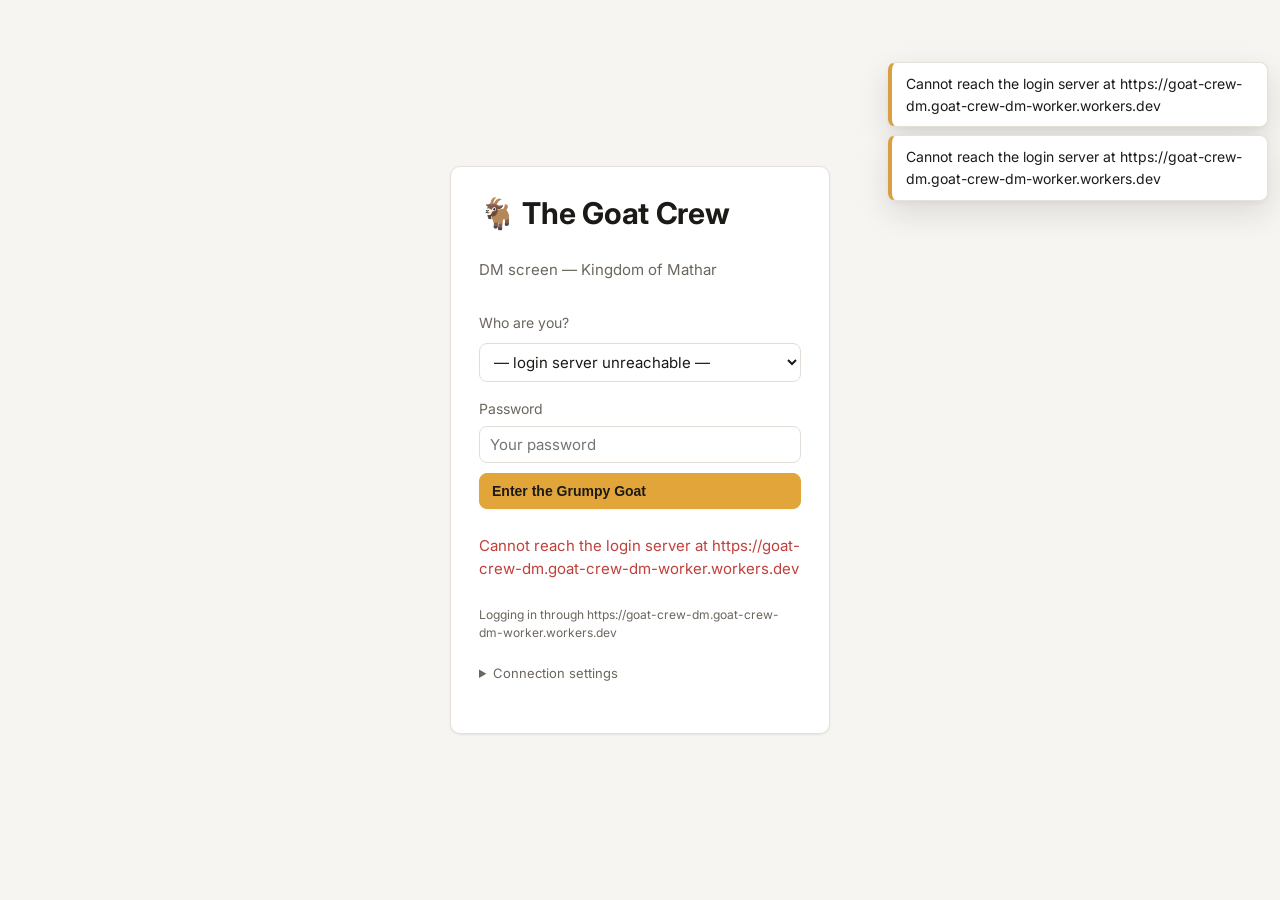
==== commit 53e91a30: "Character sheets for the party, and steadier saving Party now opens each character as a full sheet l" ====
--- a/index.html
+++ b/index.html
@@ -48,6 +48,7 @@
 <link rel="stylesheet" href="dm.css">
 <link rel="stylesheet" href="battlemap.css">
 <link rel="stylesheet" href="admin.css">
+<link rel="stylesheet" href="sheet.css">
 <link rel="icon" href="data:image/svg+xml,<svg xmlns='http://www.w3.org/2000/svg' viewBox='0 0 100 100'><text y='.9em' font-size='90'>🐐</text></svg>">
 </head>
 <body>
@@ -77,6 +78,18 @@
         <div class="row"><input id="login-owner" placeholder="owner" style="flex:1;min-width:0"><input id="login-repo" placeholder="repo" style="flex:1;min-width:0"><input id="login-branch" placeholder="branch" style="width:90px"></div>
         <p class="muted" style="font-size:12px;margin:6px 0 0">Settings are stored only in this browser.</p>
       </details>
+    </div>
+  </div>
+
+  <!-- Signed in, but the campaign can't be reached right now (network or GitHub hiccup): keep the session and retry -->
+  <div id="reconnect" class="hidden">
+    <div class="login-box">
+      <div class="invite-mark">🐐</div>
+      <h1>Can't reach the campaign</h1>
+      <p class="muted">You're still signed in. This is usually a dropped connection and fixes itself.</p>
+      <p id="reconnect-msg" class="muted" role="status" aria-live="polite"></p>
+      <button id="reconnect-now" class="btn primary" type="button">Try again now</button>
+      <button id="reconnect-out" class="btn ghost small" type="button">Sign in as someone else</button>
     </div>
   </div>
 
@@ -113,10 +126,10 @@
             <option value="">Pin a panel…</option>
             <option value="chat">DM Chat</option>
             <option value="notes">My Notes</option>
-            <option value="battle">Battle</option>
+            <option value="battle">Initiative</option>
             <option value="dice">Dice</option>
             <option value="party">Party</option>
-            <option value="map">Map</option>
+            <option value="map">World map</option>
           </select>
         </div>
         <button id="sync" class="sync" type="button" data-state="wait" aria-label="Connecting"><span id="live-dot" aria-hidden="true"></span><span class="sync-lbl" id="sync-lbl">Connecting…</span></button>
@@ -138,11 +151,15 @@
       <div class="nav-body">
         <div class="nav-group" data-group="play" role="group" aria-labelledby="ng-play">
           <div class="nav-label" id="ng-play"><span>Play</span></div>
-          <button data-tab="map" class="tab">Map</button>
-          <button data-tab="battle" class="tab">Battle</button>
-          <button data-tab="battlemap" class="tab">Battle map</button>
+          <button data-tab="map" class="tab">World map</button>
           <button data-tab="party" class="tab">Party</button>
           <button data-tab="dice" class="tab">Dice</button>
+        </div>
+        <!-- one encounter, two views: the turn order and the map of the fight (the top bar switches between them) -->
+        <div class="nav-group" data-group="encounter" role="group" aria-labelledby="ng-encounter">
+          <div class="nav-label" id="ng-encounter"><span>Encounter</span></div>
+          <button data-tab="battle" class="tab">Initiative</button>
+          <button data-tab="battlemap" class="tab">Battle map</button>
         </div>
         <div class="nav-group" data-group="story" role="group" aria-labelledby="ng-story">
           <div class="nav-label" id="ng-story"><span>Story</span></div>
@@ -153,10 +170,10 @@
           <button data-tab="notes" class="tab">My Notes</button>
         </div>
         <div class="nav-group" data-group="dm" role="group" aria-labelledby="ng-dm">
-          <div class="nav-label" id="ng-dm" title="Only DMs see this group"><span>DM</span><span class="ic-slot" data-ic="eyeoff"></span></div>
+          <div class="nav-label" id="ng-dm"><span>DM only</span><span class="nav-hint" data-tip="Hidden from players"><span class="ic-slot" data-ic="eyeoff"></span><span class="sr-only">, hidden from players</span></span></div>
           <button data-tab="chat" class="tab">DM Chat</button>
           <button data-tab="arc" class="tab dm-only hidden">Arc</button>
-          <button data-tab="dm" class="tab dm-only hidden" title="Encounter tracker, session prep, users, activity">Prep &amp; tools</button>
+          <button data-tab="dm" class="tab dm-only hidden" title="Encounter builder, session prep, users and the activity log">Prep &amp; tools</button>
         </div>
         <div class="nav-group" data-group="admin" role="group" aria-labelledby="ng-admin">
           <div class="nav-label" id="ng-admin"><span>Admin</span></div>
@@ -184,5 +201,6 @@
 <script src="chat.js"></script>
 <script src="admin.js"></script>
 <script src="app.js"></script>
+<script src="sheet.js"></script>
 </body>
 </html>
--- a/style.css
+++ b/style.css
@@ -51,6 +51,9 @@
 .nav-group + .nav-group { margin-top: 16px; }
 .nav-label { display: flex; align-items: center; gap: 6px; height: 26px; padding: 0 10px; font-size: 12px; font-weight: 600; color: var(--muted); letter-spacing: .01em; user-select: none; }
 .nav-label .ic { width: 13px; height: 13px; opacity: .8; }
+/* the DM group's eye-off mark: "Hidden from players" on hover (the same mark DM-only content carries) */
+.nav-hint { display: inline-flex; align-items: center; margin-left: 1px; padding: 2px; border-radius: 4px; cursor: help; }
+.nav-hint:hover { color: var(--fg-2); background: var(--tint-1); }
 nav#tabs .tab { position: relative; display: flex; align-items: center; gap: 10px; width: 100%; height: 32px; margin: 1px 0; padding: 0 10px; border: 0; border-radius: 7px;
   background: none; color: var(--fg-2); font: 500 13.5px/1 var(--sans); text-align: left; white-space: nowrap; cursor: pointer; transition: background .12s, color .12s; }
 nav#tabs .tab > span { min-width: 0; overflow: hidden; text-overflow: ellipsis; }
@@ -92,6 +95,18 @@
 .tb-title { flex: 1; min-width: 0; display: flex; align-items: center; gap: 8px; font-size: 14px; font-weight: 600; color: var(--fg); }
 .tb-title > span { overflow: hidden; text-overflow: ellipsis; white-space: nowrap; }
 .tb-title .ic { width: 16px; height: 16px; color: var(--muted); }
+/* the encounter's two views: "Encounter" then an Initiative | Battle map switch (each button opens that sidebar page) */
+.tb-crumb { display: inline-flex; align-items: center; gap: 8px; min-width: 0; white-space: nowrap; }
+.tb-seg { display: inline-flex; flex-shrink: 0; gap: 2px; margin-left: 6px; padding: 2px; border: 1px solid var(--line); border-radius: 8px; background: var(--tint-1); }
+.tb-seg button { height: 24px; padding: 0 10px; border: 0; border-radius: 6px; background: none; color: var(--muted); font: 500 12.5px/1 var(--sans); white-space: nowrap; cursor: pointer;
+  transition: background .12s, color .12s; }
+.tb-seg button:hover { color: var(--fg); }
+.tb-seg button[aria-current="page"] { background: var(--raised); color: var(--fg); font-weight: 600; box-shadow: var(--shadow-1), 0 0 0 1px var(--line); cursor: default; }
+@media (pointer: coarse) { .tb-seg button { height: 30px; } }
+@media (max-width: 599px) { .tb-crumb > span { display: none; } .tb-seg { margin-left: 0; } }
+/* one title per page (the top bar's): a page heading that repeats it is kept for screen readers only */
+.pg-dup { position: absolute !important; width: 1px; height: 1px; margin: -1px !important; padding: 0; overflow: hidden; clip: rect(0 0 0 0); white-space: nowrap; border: 0; }
+.toolbar > .pg-dup + .btn { margin-left: auto; }
 .tb-right { display: flex; align-items: center; gap: 4px; flex-shrink: 0; }
 .tb-menu-wrap { position: relative; }
 .tb-btn { display: inline-flex; align-items: center; gap: 6px; height: 32px; padding: 0 10px; border: 1px solid transparent; border-radius: 8px; background: none;
--- a/dm.css
+++ b/dm.css
@@ -32,6 +32,8 @@
   --bubble-bg: #222226; --bubble-line: rgba(255, 255, 255, .06); --bubble-mine-bg: #2b251a; --bubble-mine-line: rgba(226, 165, 58, .2);
   /* chat + DM insets */
   --msg-mine-bg: #26262a; --msg-mine-line: rgba(255, 255, 255, .1); --dm-inset-bg: #161618; --dm-inset-line: rgba(255, 255, 255, .1); --dm-line: rgba(255, 255, 255, .2);
+  /* the assistant's ruling: a neutral inset with the gold bar (never the peach of your own bubbles); send while empty */
+  --ruling-bg: #222225; --send-off-bg: #333338; --send-off-fg: #85827c;
   /* map */
   --map-bg: #0f1115; --pin-bg: rgba(20, 22, 28, .82); --pin-fg: #fff; --pin-shadow: #000; --plan-shadow: rgba(0, 0, 0, .6);
   /* parchment (handouts, read-aloud text) */
@@ -61,6 +63,7 @@
   --turn-bar: #e2a53a; --row-bg: #ffffff; --row-hover: #fbfaf7; --row-turn: #fdf7ea; --hp-mid: #9a6a12;
   --bubble-bg: #ffffff; --bubble-line: #e6e2da; --bubble-mine-bg: #f6edd9; --bubble-mine-line: #ecdcb8;
   --msg-mine-bg: #efece6; --msg-mine-line: #e2ded7; --dm-inset-bg: #f4f2ee; --dm-inset-line: #e2ded7; --dm-line: #cfcac1;
+  --ruling-bg: #f5f4f1; --send-off-bg: #e3e0da; --send-off-fg: #ffffff;
   --map-bg: #ebe7de; --pin-bg: rgba(255, 255, 255, .95); --pin-fg: #1d1f24; --pin-shadow: rgba(0, 0, 0, .55); --plan-shadow: rgba(60, 45, 20, .22);
   --paper: #f8f1e1; --paper-edge: #e3d3ae; --paper-shadow: inset 0 0 40px rgba(150, 110, 40, .08), 0 1px 2px rgba(60, 45, 20, .08);
   --paper-grain: url("data:image/svg+xml;utf8,<svg xmlns='http://www.w3.org/2000/svg' width='180' height='180'><filter id='n'><feTurbulence type='fractalNoise' baseFrequency='0.8' numOctaves='2' stitchTiles='stitch'/><feColorMatrix values='0 0 0 0 0.30 0 0 0 0 0.20 0 0 0 0 0.08 0.07 0 0 0 0'/></filter><rect width='100%' height='100%' filter='url(%23n)'/></svg>");
@@ -196,106 +199,292 @@
 .plan-compass-n { fill: var(--plan-ink); font: 700 18px "Cormorant Garamond", Georgia, serif; pointer-events: none; }
 
 /* ---------- Battle tab: initiative tracker ---------- */
-/* One card: a header (round, whose turn, controls) over flat rows with hairline dividers.
-   Columns are fixed so nothing shifts: init 32 · avatar 24 · name · −5 −1 · HP 64 · +1 +5 · stat block 32. */
-.bt { padding: 0; overflow: hidden; }
-.bt-head { display: flex; align-items: center; justify-content: space-between; gap: 10px 16px; flex-wrap: wrap; padding: 12px 14px 12px 16px; border-bottom: 1px solid var(--line); }
+/* One card that grows with the page up to 1100px: a header (round, whose turn, turn controls) over the turn
+   order. A DM on a wide screen gets a fixed 300px details pane at the right (.bt-wide); the list takes the
+   rest, and its height sets the card's (the pane scrolls inside it). Narrower, a row's details open under it
+   (.bt-stack). The list's columns follow the list's own width (container queries):
+   init · token · name (conditions as chips under it) · AC · HP · concentration, folding to init · token · name · HP on a phone. */
+:is(main, #content):has(> .bt-wrap > .bt-dm) { max-width: calc(1100px + 2 * 14px); } /* the card + the page padding */
+.bt-wrap { container: bt / inline-size; }
+.bt {
+  --bt-hostile: var(--red); --bt-ally: var(--green); --bt-info: var(--info, var(--accent2));
+  --bt-pane: color-mix(in srgb, var(--bg3) 55%, var(--bg2)); --bt-sel: color-mix(in srgb, var(--fg) 5%, var(--row-bg));
+  padding: 0; overflow: clip; max-width: 1100px; margin-inline: auto;
+}
+.bt-player { max-width: 640px; }
+.bt .sr { position: absolute; width: 1px; height: 1px; overflow: hidden; clip-path: inset(50%); white-space: nowrap; }
+
+/* header */
+.bt-head { display: flex; align-items: center; justify-content: space-between; gap: 10px 16px; flex-wrap: wrap; padding: 12px 14px 12px 18px; border-bottom: 1px solid var(--line); }
 .bt-title { display: flex; align-items: center; gap: 12px; min-width: 0; }
-.bt-round { flex-shrink: 0; font-size: 11.5px; font-weight: 600; letter-spacing: .06em; text-transform: uppercase; color: var(--muted); background: var(--tint-1); border: 1px solid var(--line); border-radius: 6px; padding: 3px 8px; }
+.bt-round { flex-shrink: 0; font-size: 11px; font-weight: 600; letter-spacing: .06em; text-transform: uppercase; color: var(--muted); background: var(--tint-1); border: 1px solid var(--line); border-radius: 6px; padding: 3px 8px; }
 .bt-round b { color: var(--fg); font-variant-numeric: tabular-nums; margin-left: 2px; }
-.bt-now { display: flex; align-items: baseline; gap: 4px 12px; flex-wrap: wrap; min-width: 0; font-size: 16px; }
+.bt-now { display: flex; align-items: baseline; gap: 2px 12px; flex-wrap: wrap; min-width: 0; font-size: 16px; }
 .bt-now b { font-weight: 650; }
-.bt-next { font-size: 13px; }
+.bt-next { font-size: 13px; color: var(--muted); }
 .bt-actions { display: flex; align-items: center; gap: 6px; margin-left: auto; }
 .bt-actions .btn.small { min-height: 32px; }
-.bt-view { display: inline-flex; align-items: center; gap: 5px; margin-right: 6px; font-size: 12.5px; font-weight: 500; color: var(--dm); }
+.bt-view { display: inline-flex; align-items: center; gap: 5px; margin-right: 6px; font-size: 12.5px; font-weight: 500; color: var(--muted); }
 .bt-kbd { font: 600 11px/17px var(--mono); padding: 0 5px; margin-left: 2px; border-radius: 4px; background: rgba(0, 0, 0, .12); }
-.bt-live { display: inline-flex; align-items: center; gap: 6px; font-size: 12.5px; font-weight: 600; color: var(--green); }
+.bt-live { display: inline-flex; align-items: center; gap: 6px; font-size: 12.5px; font-weight: 600; color: var(--bt-ally); }
 .bt-live i { width: 7px; height: 7px; border-radius: 50%; background: currentColor; box-shadow: 0 0 0 3px color-mix(in srgb, currentColor 20%, transparent); }
 .bt .your-turn { margin: 12px 14px; }
 
+/* body: list | details pane */
+.bt-body { display: grid; grid-template-columns: minmax(0, 1fr); }
+.bt-wide .bt-body { grid-template-columns: minmax(0, 1fr) 300px; min-height: 380px; }
+.bt-main { min-width: 0; display: flex; flex-direction: column; container: btlist / inline-size; }
+.bt-pane { min-width: 0; border-left: 1px solid var(--line); background: var(--bt-pane); }
+/* the pane never makes the card taller than the list: it takes the list's height (size containment), keeps its
+   details in view while the page scrolls, and scrolls them itself when a stat block is longer */
+.bt-wide .bt-pane { contain: size; }
+.bt-wide .bt-pane > .bt-detail { position: sticky; top: calc(var(--top-h, 52px) + 8px); max-height: min(100%, calc(100dvh - var(--top-h, 52px) - 16px));
+  overflow-y: auto; overscroll-behavior: contain; scrollbar-width: thin; scrollbar-color: var(--tint-3) transparent; }
+
+/* columns: one template for the labels and the rows. Conditions have no column (they're chips under the name);
+   concentration is an icon column whose header shows only while someone is concentrating. */
+.bt-cols, .bt-row { display: grid; align-items: center; column-gap: 10px; padding: 0 12px 0 22px;
+  grid-template-columns: 30px 32px minmax(0, 1fr) 40px 72px 32px; grid-template-areas: "init av who ac hp conc"; }
+.bt-player .bt-row { grid-template-columns: 30px 32px minmax(0, 1fr); grid-template-areas: "init av who"; padding-left: 18px; min-height: 50px; }
+.bt-cols { min-height: 34px; font-size: 11px; font-weight: 600; letter-spacing: .05em; text-transform: uppercase; color: var(--muted); border-bottom: 1px solid var(--line); }
+.bt-cols .c-init { grid-area: init; text-align: right; } .bt-cols .c-who { grid-column: av / who; }
+.bt-cols .c-ac { grid-area: ac; text-align: center; } .bt-cols .c-hp { grid-area: hp; text-align: center; }
+.bt-cols .c-conc { grid-area: conc; display: grid; place-items: center; } .bt-cols .c-conc .ic { width: 15px; height: 15px; }
+
+/* rows */
 .bt-list { display: flex; flex-direction: column; }
-.bt-row { position: relative; display: grid; grid-template-columns: 32px 24px minmax(0, 1fr); grid-template-areas: "init av who";
-  align-items: center; column-gap: 12px; min-height: 52px; padding: 6px 12px 6px 16px; background: var(--row-bg); border-top: 1px solid var(--line); transition: background .12s; }
+.bt-row { position: relative; min-height: 56px; padding-block: 7px; background: var(--row-bg); border-top: 1px solid var(--line); transition: background .12s; }
 .bt-list > .bt-row:first-child { border-top: 0; }
-.bt-dm .bt-row { grid-template-columns: 32px 24px minmax(0, 1fr) 66px 64px 66px 32px; grid-template-areas: "init av who minus hp plus sb"; cursor: default; }
-.bt-dm .bt-row:hover, .bt-row.sel { background: var(--row-hover); }
+.bt-dm .bt-row { cursor: pointer; }
+.bt-dm .bt-row:hover { background: var(--row-hover); }
+.bt-row.sel, .bt-dm .bt-row.sel:hover { background: var(--bt-sel); }
 .bt-row.turn, .bt-dm .bt-row.turn:hover { background: var(--row-turn); }
 .bt-row.turn::before, .bt-row.mine::before { content: ''; position: absolute; left: 0; top: -1px; bottom: 0; width: 3px; background: var(--turn-bar); }
 .bt-row.mine:not(.turn)::before { background: var(--accent2); opacity: .7; }
+.bt-wide .bt-row.sel:not(.turn)::before { content: ''; position: absolute; left: 0; top: -1px; bottom: 0; width: 3px; background: var(--muted); opacity: .45; }
+.bt-row:focus-visible { outline: 2px solid var(--accent); outline-offset: -2px; border-radius: 0; }
 .bt-row.down :is(.bt-init, .bt-av, .bt-who) { opacity: .5; }
 .bt-row.down .bt-name-t { text-decoration: line-through; text-decoration-color: color-mix(in srgb, var(--fg) 40%, transparent); }
-
-.bt-init { grid-area: init; text-align: right; font-size: 16px; font-weight: 600; line-height: 1; font-variant-numeric: tabular-nums; color: var(--fg); }
-.bt-av { grid-area: av; width: 24px; height: 24px; border-radius: 50%; overflow: hidden; display: grid; place-items: center; font-size: 11px; font-weight: 700; line-height: 1;
-  color: var(--accent2); background: var(--tint-accent2); box-shadow: 0 0 0 1.5px var(--row-bg), 0 0 0 3px color-mix(in srgb, var(--accent2) 45%, transparent); }
-.bt-av.pc { color: var(--accent); background: var(--tint-accent); box-shadow: 0 0 0 1.5px var(--row-bg), 0 0 0 3px color-mix(in srgb, var(--turn-bar) 75%, transparent); }
-.bt-av.foe { color: var(--red); background: color-mix(in srgb, var(--red) 12%, transparent); box-shadow: 0 0 0 1.5px var(--row-bg), 0 0 0 3px color-mix(in srgb, var(--red) 50%, transparent); }
-.bt-av.other { color: var(--muted); background: var(--tint-2); box-shadow: 0 0 0 1.5px var(--row-bg), 0 0 0 3px var(--line); }
-.bt-av img { width: 100%; height: 100%; object-fit: cover; border-radius: 0; display: block; }
+.bt-row.bt-flash { animation: bt-flash 1.4s ease-out; }
+@keyframes bt-flash { 0%, 35% { background: color-mix(in srgb, var(--accent) 20%, var(--row-bg)); } }
+
+/* controls that only show on hover / focus / the selected row: no placeholder pills at rest */
+.bt-ghost { opacity: 0; transition: opacity .12s; }
+.bt-row:hover .bt-ghost, .bt-row:focus-within .bt-ghost, .bt-ghost:focus-visible { opacity: 1; }
+.bt-cell-btn, .bt-init, .bt-ac, .bt-hp-unk, .bt-conds, .bt-cond-add, .bt-conc, .bt-grip { font: inherit; color: inherit; background: none; border: 1px solid transparent; padding: 0; margin: 0; cursor: pointer; }
+
+.bt-grip { position: absolute; left: 3px; top: 50%; translate: 0 -50%; width: 16px; height: 30px; display: grid; place-items: center; border-radius: 5px; color: var(--muted); cursor: grab; touch-action: none; }
+.bt-grip:hover { color: var(--fg); background: var(--tint-2); }
+.bt-sorting .bt-row { transition: transform .15s ease, background .12s; }
+.bt-row.bt-dragging { z-index: 3; transition: none; background: var(--bg2); box-shadow: var(--shadow-2); }
+.bt-row.bt-dragging .bt-grip { cursor: grabbing; }
+
+.bt-init { grid-area: init; justify-self: end; min-width: 30px; height: 30px; padding: 0 4px; border-radius: 6px; text-align: right; font-size: 16px; font-weight: 650; line-height: 1; font-variant-numeric: tabular-nums; color: var(--fg); }
+.bt-player .bt-init { display: grid; align-items: center; }
+.bt-dm .bt-init { cursor: text; }
+.bt-dm :is(.bt-init, .bt-ac, .bt-hp-unk):hover { border-color: var(--line); background: var(--bg2); }
+
+/* avatar = the map token: portrait or token art, a ring by side, and the map's number badge */
+.bt-av { grid-area: av; position: relative; width: 32px; height: 32px; flex-shrink: 0; --ring: var(--line); }
+.bt-av-c { display: grid; place-items: center; width: 100%; height: 100%; border-radius: 50%; overflow: hidden; background: var(--tint-2); color: var(--muted);
+  font-size: 12.5px; font-weight: 700; line-height: 1; box-shadow: 0 0 0 1.5px var(--row-bg), 0 0 0 3px var(--ring); }
+.bt-av-c img { width: 100%; height: 100%; object-fit: cover; border-radius: 0; display: block; }
+.bt-av.pc { --ring: color-mix(in srgb, var(--turn-bar) 80%, transparent); }
+.bt-av.pc .bt-av-c { color: var(--accent); background: var(--tint-accent); }
+/* everyone else is a coin like their map token: dark enamel, cream glyph; red for monsters */
+.bt-av:not(.pc) .bt-av-c { color: #f1e6cf; background: radial-gradient(circle at 35% 30%, color-mix(in srgb, var(--coin) 82%, #fff) 0, var(--coin) 55%, color-mix(in srgb, var(--coin) 72%, #000) 100%); --coin: #454a55; }
+.bt-av.foe { --ring: color-mix(in srgb, var(--bt-hostile) 75%, transparent); }
+.bt-av.foe .bt-av-c { --coin: color-mix(in srgb, var(--bt-hostile) 48%, #1a0606); }
+.bt-av.npc { --ring: color-mix(in srgb, var(--accent2) 50%, transparent); }
+.bt-av-c img.bt-glyph { width: 72%; height: 72%; object-fit: contain; filter: drop-shadow(0 1px 1px rgba(0, 0, 0, .45)); }
+.bt-av-n { position: absolute; right: -6px; top: -5px; min-width: 16px; height: 16px; padding: 0 3px; border-radius: 8px; background: #0f1218; color: #fff;
+  font: 700 10px/16px var(--sans); text-align: center; font-variant-numeric: tabular-nums; box-shadow: 0 0 0 1.5px var(--bt-hostile), 0 0 0 3px var(--row-bg); }
+.bt-av.other .bt-av-n, .bt-av.npc .bt-av-n { box-shadow: 0 0 0 1.5px var(--muted), 0 0 0 3px var(--row-bg); }
+.bt-row.turn .bt-av-c, .bt-row.turn .bt-av-n { --row-bg: var(--row-turn); }
+
 .bt-who { grid-area: who; min-width: 0; display: flex; flex-direction: column; gap: 2px; }
 .bt-name { display: flex; align-items: center; gap: 6px; min-width: 0; font-size: 15px; font-weight: 600; line-height: 1.25; }
 .bt-name-t { min-width: 0; overflow: hidden; text-overflow: ellipsis; white-space: nowrap; }
 .bt-you { flex-shrink: 0; font-size: 10.5px; font-weight: 700; letter-spacing: .05em; text-transform: uppercase; color: var(--accent2); background: var(--tint-accent2); border-radius: 999px; padding: 1px 7px; }
-.bt-notes { min-width: 0; font-size: 12.5px; line-height: 1.4; color: var(--muted); overflow: hidden; text-overflow: ellipsis; white-space: nowrap; cursor: pointer; }
-.bt-notes.open { white-space: normal; }
-
-.bt-step { display: flex; gap: 2px; transition: opacity .12s; }
-.bt-minus { grid-area: minus; justify-content: flex-end; }
-.bt-plus { grid-area: plus; justify-content: flex-start; }
-.bt-pm { width: 32px; height: 30px; padding: 0; border: 1px solid var(--btn-line); border-radius: 6px; background: var(--btn-bg); box-shadow: var(--btn-shadow); color: var(--fg);
-  font: 600 12.5px/1 var(--sans); font-variant-numeric: tabular-nums; cursor: pointer; transition: border-color .12s, color .12s, background .12s; }
-.bt-minus .bt-pm:hover { color: var(--red); border-color: color-mix(in srgb, var(--red) 45%, var(--btn-line)); }
-.bt-plus .bt-pm:hover { color: var(--green); border-color: color-mix(in srgb, var(--green) 45%, var(--btn-line)); }
-.bt-pm:active { transform: translateY(1px); }
-@media (hover: hover) {
-  .bt-step { opacity: 0; }
-  .bt-row:hover .bt-step, .bt-row:focus-within .bt-step, .bt-row.sel .bt-step { opacity: 1; }
-}
-
-/* HP chip: tinted by what's left (green > 50% > amber > 25% > red), a 4px bar under the number; click to type a value */
-.bt-hp { --tone: var(--green); grid-area: hp; width: 64px; height: 38px; padding: 0 7px; display: flex; flex-direction: column; align-items: stretch; justify-content: center; gap: 4px;
+.bt-sub { display: flex; align-items: flex-start; gap: 6px; min-width: 0; font-size: 12.5px; line-height: 1.35; color: var(--muted); }
+.bt-sub:empty { display: none; }
+/* up to two lines (app.js btFit cuts the rest at a word) */
+.bt-sub-t { flex: 1 1 auto; min-width: 0; max-height: calc(2 * 1.35em); overflow: hidden; overflow-wrap: anywhere; }
+.bt-sub-ac { flex-shrink: 0; font-weight: 600; color: var(--fg); font-variant-numeric: tabular-nums; }
+.bt-sub-ac, .bt-name .bt-conc-mini { display: none; }
+.bt-conc-mini { color: var(--bt-info); } .bt-conc-mini .ic { width: 14px; height: 14px; }
+/* conditions: chips under the name; the DM clicks them to change. With none, "+ Condition" shows by the name on hover. */
+.bt-conds { align-self: flex-start; max-width: 100%; display: flex; flex-wrap: wrap; gap: 4px; margin: 2px 0 1px; border-radius: 6px; text-align: left; }
+.bt-dm .bt-conds:hover .bt-chip:not(.sev) { background: var(--tint-3); }
+.bt-dm .bt-conds:focus-visible { outline: 2px solid var(--accent); outline-offset: 2px; }
+.bt-cond-add { display: none; flex: none; align-items: center; gap: 2px; height: 22px; padding: 0 8px 0 5px; border-radius: 999px; color: var(--muted); font-size: 12px; font-weight: 600; }
+.bt-cond-add .ic { width: 12px; height: 12px; }
+.bt-cond-add:hover { color: var(--fg); background: var(--tint-2); }
+.bt-row:is(:hover, :focus-within) .bt-cond-add { display: inline-flex; }
+
+.bt-ac { grid-area: ac; justify-self: center; width: 40px; height: 30px; border-radius: 6px; display: grid; place-items: center; font-size: 14px; font-weight: 600; font-variant-numeric: tabular-nums; color: var(--fg); cursor: text; }
+/* not known yet: a quiet dash (text, not a pill) that turns into a field on click */
+.bt-ac.unk, .bt-hp-unk { color: color-mix(in srgb, var(--muted) 75%, transparent); font-weight: 500; }
+.bt-hp-unk { grid-area: hp; justify-self: center; width: 68px; height: 30px; border-radius: 6px; display: grid; place-items: center; font-size: 14px; cursor: text; }
+.bt-dm :is(.bt-ac.unk, .bt-hp-unk):hover { color: var(--fg); }
+
+/* HP chip: tinted by what's left (green > 50% > amber > 25% > red), a 4px bar under the number; click to type */
+.bt-hp { --tone: var(--bt-ally); grid-area: hp; width: 68px; height: 38px; padding: 0 8px; display: flex; flex-direction: column; align-items: stretch; justify-content: center; gap: 4px;
   border: 1px solid transparent; border-radius: 8px; background: color-mix(in srgb, var(--tone) 9%, transparent); color: var(--fg); font: inherit; cursor: text; transition: border-color .12s, background .12s; }
-.bt-hp:hover { border-color: color-mix(in srgb, var(--tone) 35%, transparent); }
-.bt-hp.t-mid { --tone: var(--hp-mid); } .bt-hp.t-low, .bt-hp.t-dead { --tone: var(--red); } .bt-hp.t-unk { --tone: var(--muted); background: var(--tint-1); }
+.bt-hp:hover { border-color: color-mix(in srgb, var(--tone) 40%, transparent); }
+.bt-hp.t-mid, .bt-d-hp.t-mid { --tone: var(--hp-mid); } .bt-hp.t-low, .bt-hp.t-dead, .bt-d-hp.t-low, .bt-d-hp.t-dead { --tone: var(--bt-hostile); }
 .bt-hp-val { text-align: center; font-size: 14px; font-weight: 650; line-height: 1; font-variant-numeric: tabular-nums; color: color-mix(in srgb, var(--tone) 80%, var(--fg)); white-space: nowrap; }
 .bt-hp-val small { font-size: 11px; font-weight: 500; color: var(--muted); }
-.bt-hp.t-unk .bt-hp-val { color: var(--muted); font-weight: 500; }
 .bt-hp-bar { display: block; height: 4px; border-radius: 2px; background: var(--hp-track); overflow: hidden; }
 .bt-hp-bar i { display: block; height: 100%; border-radius: 2px; background: var(--tone); transition: width .3s ease; }
-.bt-hp.t-unk .bt-hp-bar { visibility: hidden; }
-.bt-hp-in { grid-area: hp; width: 64px; height: 38px; padding: 0 6px; text-align: center; font: 650 14px var(--sans); font-variant-numeric: tabular-nums; border-radius: 8px; border-color: var(--accent-line); }
-
-.bt-sb { grid-area: sb; display: flex; justify-content: center; }
-.bt-sb-btn { width: 32px; height: 30px; padding: 0; display: grid; place-items: center; border: 1px solid transparent; border-radius: 6px; background: none; color: var(--muted); cursor: pointer; }
-.bt-sb-btn .ic { width: 16px; height: 16px; }
-.bt-sb-btn:hover, .bt-sb-btn.on { color: var(--dm); background: var(--tint-dm); }
-.bt-sb-btn.on { border-color: var(--dm-inset-line); }
-.statblock { background: var(--dm-inset-bg); border-top: 1px solid var(--line); padding: 10px 16px 14px 96px; font-size: 14px; }
-.statblock h4 { margin: 0 0 4px; font-size: 14px; font-weight: 600; color: var(--dm); }
-.statblock .sb-line { color: var(--muted); font-size: 13px; font-variant-numeric: tabular-nums; }
-.statblock ul { margin: 6px 0 0; padding-left: 18px; }
-.statblock li { margin-bottom: 2px; }
-
-/* touch screens (iPad): steppers always showing, 44px targets */
+.bt-chip { flex: none; display: inline-flex; align-items: center; gap: 2px; height: 20px; padding: 0 8px; border-radius: 999px; background: var(--tint-2);
+  color: var(--fg); font-size: 11.5px; font-weight: 550; line-height: 1; white-space: nowrap; }
+.bt-chip.sev { background: color-mix(in srgb, var(--bt-hostile) 13%, transparent); color: color-mix(in srgb, var(--bt-hostile) 82%, var(--fg)); }
+.bt-chip.more { color: var(--muted); padding: 0 6px; }
+
+.bt-conc { grid-area: conc; justify-self: center; width: 30px; height: 30px; display: grid; place-items: center; border-radius: 8px; color: var(--muted); }
+.bt-conc .ic { width: 16px; height: 16px; }
+.bt-conc.bt-ghost:hover { color: var(--fg); background: var(--tint-2); }
+.bt-conc.on { color: var(--bt-info); background: color-mix(in srgb, var(--bt-info) 13%, transparent); border-color: color-mix(in srgb, var(--bt-info) 32%, transparent); }
+
+/* inline editors (HP, AC, initiative) */
+.bt-in { height: 34px; min-width: 0; padding: 0 6px; text-align: center; font: 650 14px var(--sans); font-variant-numeric: tabular-nums; border-radius: 8px; border-color: var(--accent-line); justify-self: center; }
+.bt-in-lg { height: 32px; font-size: 18px; text-align: left; padding: 0 8px; width: 100% !important; }
+
+.bt-foot { display: flex; flex-wrap: wrap; gap: 6px 18px; margin-top: auto; padding: 12px 22px 14px; border-top: 1px solid var(--line); font-size: 12px; color: var(--muted); }
+.bt-foot span { display: inline-flex; align-items: center; gap: 6px; }
+.bt-foot .bt-kbd { margin: 0; background: var(--tint-2); color: var(--fg); }
+.bt-foot svg { color: var(--muted); }
+
+/* ----- details: the selected combatant (pane at the right, or under its row) ----- */
+.bt-detail { display: flex; flex-direction: column; gap: 14px; padding: 16px 18px 18px; font-size: 14px; min-width: 0; }
+.bt-xrow { container: btx / inline-size; background: var(--bt-pane); border-top: 1px solid var(--line); box-shadow: inset 3px 0 0 color-mix(in srgb, var(--muted) 35%, transparent); }
+.bt-row.turn + .bt-xrow { box-shadow: inset 3px 0 0 var(--turn-bar); }
+.bt-xrow .bt-detail { padding: 14px 16px 16px 22px; }
+.bt-d-head { display: flex; align-items: center; gap: 12px; min-width: 0; }
+.bt-av.lg { width: 48px; height: 48px; }
+.bt-av.lg .bt-av-c { font-size: 18px; box-shadow: 0 0 0 2px var(--bt-pane), 0 0 0 4px var(--ring); }
+.bt-av.lg .bt-av-n { min-width: 20px; height: 20px; border-radius: 10px; font-size: 12px; line-height: 20px; right: -6px; top: -5px; box-shadow: 0 0 0 1.5px var(--bt-hostile), 0 0 0 3px var(--bt-pane); }
+.bt-d-id { min-width: 0; flex: 1; }
+.bt-d-id h3 { margin: 0; font-size: 17px; font-weight: 650; line-height: 1.25; overflow-wrap: anywhere; }
+.bt-d-sub { font-size: 12.5px; color: var(--muted); margin-top: 1px; }
+.bt-d-now { display: inline-block; margin-bottom: 4px; font-size: 10.5px; font-weight: 700; letter-spacing: .05em; text-transform: uppercase; line-height: 1; color: var(--accent); background: var(--tint-accent); border-radius: 999px; padding: 3px 8px; }
+.bt-d-vitals { display: grid; grid-template-columns: minmax(0, 1.5fr) minmax(0, 1fr) minmax(0, 1fr); gap: 8px; }
+.bt-d-tile { min-width: 0; display: flex; flex-direction: column; gap: 5px; padding: 9px 10px 10px; border: 1px solid var(--line); border-radius: 10px; background: var(--bg2); }
+.bt-d-lbl { font-size: 11px; font-weight: 600; letter-spacing: .05em; text-transform: uppercase; color: var(--muted); line-height: 1; }
+.bt-d-val { align-self: stretch; display: flex; align-items: center; gap: 4px; min-height: 26px; padding: 0 2px; margin: 0 -2px; border: 1px solid transparent; border-radius: 6px; background: none; color: var(--fg); text-align: left;
+  font: 650 20px/1.1 var(--sans); font-variant-numeric: tabular-nums; cursor: text; }
+.bt-d-val:hover { background: var(--tint-1); }
+.bt-d-val small { font-size: 13px; font-weight: 500; color: var(--muted); }
+.bt-d-v { min-width: 0; white-space: nowrap; }
+.bt-d-v.unk { color: color-mix(in srgb, var(--muted) 75%, transparent); font-weight: 500; }
+.bt-d-hint { flex: none; width: 13px; height: 13px; margin-left: auto; color: var(--muted); opacity: 0; transition: opacity .12s; }
+.bt-d-val:is(:hover, :focus-visible) .bt-d-hint { opacity: 1; }
+.bt-d-hp { --tone: var(--bt-ally); } .bt-d-hp .bt-d-val { color: color-mix(in srgb, var(--tone) 75%, var(--fg)); }
+.bt-d-hp.t-unk .bt-d-val { color: var(--fg); }
+.bt-d-steps { display: grid; grid-template-columns: repeat(4, 1fr); gap: 6px; margin-top: -6px; }
+.bt-pm { height: 34px; padding: 0; border: 1px solid var(--btn-line); border-radius: 8px; background: var(--btn-bg); box-shadow: var(--btn-shadow); color: var(--fg);
+  font: 600 13px/1 var(--sans); font-variant-numeric: tabular-nums; cursor: pointer; transition: border-color .12s, color .12s, background .12s; }
+.bt-pm.dmg:hover { color: var(--bt-hostile); border-color: color-mix(in srgb, var(--bt-hostile) 45%, var(--btn-line)); }
+.bt-pm.heal:hover { color: var(--bt-ally); border-color: color-mix(in srgb, var(--bt-ally) 45%, var(--btn-line)); }
+.bt-pm:active { transform: translateY(1px); }
+.bt-d-sec { display: flex; flex-direction: column; gap: 8px; min-width: 0; }
+.bt-d-chips { display: flex; flex-wrap: wrap; gap: 6px; }
+.bt-d-chips .bt-chip { height: 26px; padding: 0 4px 0 10px; font-size: 12.5px; }
+.bt-chip-x { display: grid; place-items: center; width: 20px; height: 20px; padding: 0; border: 0; border-radius: 50%; background: none; color: inherit; opacity: .6; cursor: pointer; }
+.bt-chip-x:hover { opacity: 1; background: var(--tint-2); }
+.bt-chip-x .ic { width: 12px; height: 12px; }
+.bt-chip-add { display: inline-flex; align-items: center; gap: 4px; height: 26px; padding: 0 10px; border: 1px dashed var(--btn-line); border-radius: 999px; background: none; color: var(--muted); font: 600 12.5px var(--sans); cursor: pointer; }
+.bt-chip-add:hover { color: var(--fg); border-style: solid; background: var(--bg2); }
+.bt-chip-add .ic { width: 13px; height: 13px; }
+.bt-d-conc { display: flex; align-items: center; gap: 8px; width: 100%; min-height: 40px; padding: 0 12px; border: 1px solid var(--line); border-radius: 10px; background: var(--bg2); color: var(--fg); font: 500 14px var(--sans); cursor: pointer; text-align: left; }
+.bt-d-conc .ic { width: 16px; height: 16px; color: var(--muted); }
+.bt-d-conc span { flex: 1; }
+.bt-switch { position: relative; width: 30px; height: 18px; border-radius: 9px; background: var(--tint-3); transition: background .15s; }
+.bt-switch::after { content: ''; position: absolute; top: 2px; left: 2px; width: 14px; height: 14px; border-radius: 50%; background: #fff; box-shadow: 0 1px 2px rgba(0, 0, 0, .3); transition: transform .15s; }
+.bt-d-conc.on { border-color: color-mix(in srgb, var(--bt-info) 40%, var(--line)); }
+.bt-d-conc.on .ic { color: var(--bt-info); }
+.bt-d-conc.on .bt-switch { background: var(--bt-info); }
+.bt-d-conc.on .bt-switch::after { transform: translateX(12px); }
+.bt-sb { padding-top: 14px; border-top: 1px solid var(--line); font-size: 13.5px; line-height: 1.45; }
+.bt-sb h4 { display: none; }
+.bt-sb .sb-line { color: var(--muted); font-size: 12.5px; font-variant-numeric: tabular-nums; }
+.bt-sb ul { margin: 0; padding-left: 16px; display: flex; flex-direction: column; gap: 5px; }
+.bt-sb ul + ul { margin-top: 4px; padding-top: 10px; border-top: 1px dashed var(--line); }
+.bt-sb li::marker { color: var(--muted); }
+.bt-sb .badge { padding: 0 6px; font-weight: 600; color: var(--fg); }
+.bt-d-notes { margin: 0; color: var(--fg); font-size: 13.5px; white-space: pre-wrap; overflow-wrap: anywhere; }
+.bt-d-foot { display: flex; flex-wrap: wrap; align-items: center; gap: 8px; padding-top: 12px; border-top: 1px solid var(--line); }
+/* in the pane the foot stays put while a long stat block scrolls under it (the offset cancels the pane padding sticky insets by) */
+.bt-wide .bt-d-foot { position: sticky; bottom: -18px; margin: 0 -18px -18px; padding: 12px 18px 14px; background: var(--bt-pane); z-index: 1; }
+.bt-d-rm { margin-left: auto; color: var(--muted); }
+.bt-d-rm:hover, .bt-d-rm.armed { color: var(--bt-hostile); border-color: color-mix(in srgb, var(--bt-hostile) 45%, var(--btn-line)); }
+.bt-d-rm.armed { background: color-mix(in srgb, var(--bt-hostile) 9%, transparent); }
+
+/* an open row with room to spare: vitals beside conditions, the stat block across the bottom */
+@container btx (min-width: 600px) {
+  .bt-xrow .bt-detail { display: grid; grid-template-columns: minmax(0, 1fr) minmax(0, 1fr); gap: 14px 24px; align-items: start;
+    grid-template-areas: "head head" "vitals conds" "steps conc" "sb sb" "note note" "foot foot"; }
+  .bt-xrow .bt-d-head { grid-area: head; } .bt-xrow .bt-d-vitals { grid-area: vitals; } .bt-xrow .bt-d-steps { grid-area: steps; margin-top: -4px; }
+  .bt-xrow .bt-d-conds { grid-area: conds; } .bt-xrow .bt-d-conc { grid-area: conc; } .bt-xrow .bt-sb { grid-area: sb; }
+  .bt-xrow .bt-d-note { grid-area: note; } .bt-xrow .bt-d-foot { grid-area: foot; }
+}
+
+/* conditions menu (opens over everything, anchored to the cell that opened it) */
+.bt-pop { position: absolute; z-index: 2500; width: min(312px, calc(100vw - 16px)); padding: 12px; background: var(--raised); border: 1px solid var(--line); border-radius: 12px; box-shadow: var(--shadow-3); }
+.bt-pop-h { display: flex; align-items: baseline; gap: 8px; margin: 0 2px 10px; font-size: 13px; }
+.bt-pop-h span { color: var(--muted); font-size: 12.5px; overflow: hidden; text-overflow: ellipsis; white-space: nowrap; }
+.bt-pop-grid { display: flex; flex-wrap: wrap; gap: 6px; }
+.bt-pop-c { height: 28px; padding: 0 10px; border: 1px solid var(--btn-line); border-radius: 999px; background: var(--btn-bg); color: var(--fg); font: 550 12.5px var(--sans); cursor: pointer; }
+.bt-pop-c:hover { border-color: var(--muted); }
+.bt-pop-c.on { background: color-mix(in srgb, var(--accent) 16%, var(--btn-bg)); border-color: var(--accent-line); color: var(--fg); }
+.bt-pop-c.sev.on { background: color-mix(in srgb, var(--red) 13%, var(--btn-bg)); border-color: color-mix(in srgb, var(--red) 55%, var(--btn-line)); }
+.bt-pop-in { width: 100%; margin-top: 10px; height: 34px; font-size: 13.5px; padding: 0 10px; }
+
+/* empty state */
+.bt-empty { max-width: 520px; margin: 32px auto; padding: 28px 28px 26px; text-align: center; }
+.bt-empty-ic { display: inline-grid; place-items: center; width: 44px; height: 44px; border-radius: 12px; background: var(--tint-accent); color: var(--accent); margin-bottom: 10px; }
+.bt-empty-ic .ic { width: 22px; height: 22px; }
+.bt-empty h3 { margin: 0 0 6px; font-size: 17px; }
+.bt-empty p { margin: 0 auto 16px; max-width: 400px; font-size: 14px; }
+
+/* touch screens (iPad at the table): bigger targets; the hover-only controls show on the selected row */
 @media (hover: none) {
-  .bt-dm .bt-row { grid-template-columns: 32px 24px minmax(0, 1fr) 90px 64px 90px 44px; }
-  .bt-pm, .bt-sb-btn { width: 44px; height: 40px; }
-  .bt-step { gap: 2px; }
-  .bt-hp { height: 40px; }
-}
-/* narrow (.bt-narrow: under 560px wide, e.g. a phone or the side rail): HP stays on the first line; tap a row for its steppers on a second line */
-.bt-narrow .bt-head { padding: 10px 12px; }
-.bt-narrow :is(.bt-next, .bt-view, .bt-kbd) { display: none; }
-.bt-narrow .bt-row { padding-left: 12px; column-gap: 10px; }
-.bt-narrow.bt-dm .bt-row { grid-template-columns: 26px 24px minmax(0, 1fr) 64px 36px; grid-template-areas: "init av who hp sb" ". minus minus plus plus"; }
-.bt-narrow .bt-sb-btn { width: 36px; height: 38px; }
-.bt-narrow.bt-dm .bt-row .bt-step { display: none; opacity: 1; padding: 8px 0 4px; }
-.bt-narrow.bt-dm .bt-row:is(.sel, :focus-within) .bt-step { display: flex; }
-.bt-narrow .bt-minus { justify-content: flex-start; } .bt-narrow .bt-plus { justify-content: flex-end; }
-.bt-narrow .bt-pm { width: 48px; height: 38px; }
-.bt-narrow .statblock { padding-left: 16px; }
+  .bt-row { min-height: 60px; }
+  .bt-pm { height: 44px; }
+  .bt-init, .bt-ac, .bt-hp-unk, .bt-conc { height: 40px; }
+  .bt-row:is(:hover, :focus-within) .bt-cond-add { display: none; } /* the details carry "Add" */
+  .bt-d-val .bt-d-v.unk + .bt-d-hint { opacity: .6; }
+  .bt-grip { width: 22px; height: 40px; left: 0; }
+  .bt-hp { height: 42px; }
+  /* no hover here: the details (pane or open row) carry every control, so the ghosts stay hidden; ties keep their grip */
+  .bt-row:is(:hover, :focus-within) .bt-ghost { opacity: 0; } .bt-row.sel .bt-grip, .bt-ghost:focus-visible { opacity: 1; }
+}
+
+/* the list gets narrower: tighter columns, "+ Condition" becomes just the plus */
+@container btlist (max-width: 559px) {
+  .bt-dm :is(.bt-cols, .bt-row) { padding-right: 8px; }
+  .bt-cond-add { padding: 0 5px; } .bt-cond-add span { display: none; }
+}
+/* phone / the pinned side rail: init · token · name · HP; AC and concentration move into the name lines */
+@container btlist (max-width: 439px) {
+  .bt-dm :is(.bt-cols, .bt-row) { grid-template-columns: 26px 32px minmax(0, 1fr) 68px; grid-template-areas: "init av who hp"; column-gap: 10px; padding-left: 16px; padding-right: 10px; }
+  .bt-player .bt-row { padding-left: 14px; }
+  .bt-cols { display: none !important; }
+  .bt-dm .bt-row :is(.bt-ac, .bt-conc) { display: none; }
+  .bt-hp-unk { justify-self: stretch; width: auto; }
+  .bt-sub-ac, .bt-name .bt-conc-mini { display: inline-flex; }
+  .bt-grip { left: 0; }
+  .bt-init { min-width: 26px; padding: 0 2px; }
+}
+@container bt (max-width: 559px) {
+  .bt-head { padding: 10px 12px 10px 14px; }
+  .bt-view, .bt-kbd, .bt-next { display: none; }
+  .bt-d-vitals { grid-template-columns: minmax(0, 1.4fr) minmax(0, 1fr) minmax(0, 1fr); }
+  .bt-xrow .bt-detail { padding: 14px 12px 16px 16px; }
+}
 #enc-monster { max-width: 100%; }
+
 
 /* ---------- DM chat ---------- */
 /* The thread scrolls with the page (or the rail); the dock with the chips and composer sticks to the bottom.
@@ -345,7 +534,7 @@
 .msg.ai .md li::marker { color: var(--muted); }
 .msg.ai .md :is(b, strong) { font-weight: inherit; }
 .msg.ai .md b.lead { font-weight: 500; }
-.msg.ai .md .ruling { margin: 2px 0 12px; padding: 8px 12px; border-radius: 8px; background: var(--tint-accent); box-shadow: inset 2px 0 0 var(--accent-line); }
+.msg.ai .md .ruling { margin: 2px 0 12px; padding: 8px 12px 8px 13px; border-left: 3px solid var(--accent-fill); border-radius: 3px 8px 8px 3px; background: var(--ruling-bg); }
 .msg.ai .md li.ruling { list-style: none; margin-left: -22px; }
 .msg.ai .md .ruling :is(b, strong) { font-weight: 650; }
 .msg.ai .md blockquote { margin: 10px 0; padding: 2px 14px; border-left: 3px solid var(--line); color: var(--muted); }
@@ -358,14 +547,23 @@
 .chat-dock { position: sticky; bottom: 0; z-index: 5; padding: 14px 0 12px; background: linear-gradient(to bottom, transparent, var(--bg) 14px); }
 #rail .chat-dock { padding-bottom: 10px; }
 /* one row: the "Remind me about" menu button (8px corners + chevron, so it reads as a menu), a divider, then the
-   one-tap chips; the row scrolls sideways under a 24px fade on whichever edge has more behind it */
+   one-tap chips. When chips run past an edge, that edge gets a 24px fade and a round arrow button that scrolls the
+   row (chips stay reachable by keyboard, trackpad and swipe too) */
 .chat-quick-wrap { position: relative; margin-bottom: 8px; }
-.chat-quick { display: flex; align-items: center; gap: 6px; overflow-x: auto; scrollbar-width: none; overscroll-behavior-x: contain; }
+.chat-quick { display: flex; align-items: center; gap: 6px; overflow-x: auto; scrollbar-width: none; overscroll-behavior-x: contain; scroll-padding: 0 52px; }
 .chat-quick::-webkit-scrollbar { display: none; }
-.chat-quick-wrap::before, .chat-quick-wrap::after { content: ''; position: absolute; top: 0; bottom: 0; width: 24px; pointer-events: none; opacity: 0; transition: opacity .15s; z-index: 1; }
-.chat-quick-wrap::before { left: 0; background: linear-gradient(to right, var(--bg), transparent); }
-.chat-quick-wrap::after { right: 0; background: linear-gradient(to left, var(--bg), transparent); }
+.chat-quick-wrap::before, .chat-quick-wrap::after { content: ''; position: absolute; top: -2px; bottom: -2px; width: 52px; pointer-events: none; opacity: 0; transition: opacity .15s; z-index: 1; }
+.chat-quick-wrap::before { left: 0; background: linear-gradient(to right, var(--bg) 28px, transparent); }
+.chat-quick-wrap::after { right: 0; background: linear-gradient(to left, var(--bg) 28px, transparent); }
 .chat-quick-wrap.fade-l::before, .chat-quick-wrap.fade-r::after { opacity: 1; }
+.chat-quick-arrow { position: absolute; top: 50%; z-index: 2; width: 26px; height: 26px; margin-top: -13px; padding: 0; display: grid; place-items: center;
+  border: 1px solid var(--btn-line); border-radius: 50%; background: var(--raised); box-shadow: var(--shadow-1), 0 2px 6px rgba(0, 0, 0, .08); color: var(--fg-2);
+  cursor: pointer; opacity: 0; visibility: hidden; transition: opacity .15s, visibility 0s .15s, border-color .12s, color .12s; }
+.chat-quick-arrow.l { left: 0; }
+.chat-quick-arrow.r { right: 0; }
+.chat-quick-arrow .ic { width: 15px; height: 15px; }
+.chat-quick-arrow:hover { border-color: var(--dm-line); color: var(--fg); }
+.chat-quick-wrap.fade-l .chat-quick-arrow.l, .chat-quick-wrap.fade-r .chat-quick-arrow.r { opacity: 1; visibility: visible; transition: opacity .15s, border-color .12s, color .12s; }
 .chat-chip { flex: 0 0 auto; display: inline-flex; align-items: center; gap: 6px; height: 30px; padding: 0 11px; border: 1px solid var(--btn-line); border-radius: 999px;
   background: var(--btn-bg); box-shadow: var(--btn-shadow); color: var(--fg-2); font: 500 13px/1 var(--sans); white-space: nowrap; cursor: pointer; transition: border-color .12s, background .12s, color .12s; }
 .chat-chip .ic { width: 14px; height: 14px; color: var(--muted); transition: color .12s; }
@@ -392,18 +590,23 @@
 .composer-mode button .ic { width: 13px; height: 13px; }
 .composer-mode button:hover { color: var(--fg); }
 .composer-mode button[aria-checked="true"] { background: var(--raised); color: var(--fg); font-weight: 600; box-shadow: var(--shadow-1), 0 0 0 1px var(--line); }
-.composer-hint { flex: 1; min-width: 0; text-align: right; font-size: 12px; color: var(--muted); white-space: nowrap; overflow: hidden; text-overflow: ellipsis; }
-.composer-hint .kbd { font: 500 11px/16px var(--sans); padding: 0 4px; margin-right: 2px; border-radius: 4px; }
-.composer-hint i { font-style: normal; margin: 0 6px; opacity: .6; }
-/* send: 32px, gold-filled as soon as there's text; a quiet outline while empty */
-.composer-send { flex-shrink: 0; width: 32px; height: 32px; padding: 0; display: grid; place-items: center; border: 0; border-radius: 8px; cursor: pointer;
-  background: var(--accent-fill); color: var(--on-accent); box-shadow: 0 1px 2px rgba(0, 0, 0, .12); transition: background .12s, color .12s, box-shadow .12s; }
+/* the key hint shows only while you're typing (and always when the assistant has no key); 12px, keys included */
+.composer-hint { flex: 1; min-width: 0; text-align: right; font-size: 12px; line-height: 18px; color: var(--muted); white-space: nowrap; overflow: hidden; text-overflow: ellipsis;
+  opacity: 0; transition: opacity .15s; }
+.composer:focus-within .composer-hint, .composer-hint.warn { opacity: 1; }
+.composer-hint.warn { color: var(--accent); font-weight: 500; }
+.composer-hint .kbd { font: 500 12px/16px var(--sans); padding: 0 4px; margin-right: 3px; border-radius: 4px; }
+.composer-hint i { font-style: normal; margin: 0 7px; opacity: .6; }
+/* send: a 32px gold circle with an up arrow; a flat grey circle while the box is empty; Stop is the ink-filled circle */
+.composer-send { flex-shrink: 0; width: 32px; height: 32px; padding: 0; display: grid; place-items: center; border: 0; border-radius: 50%; cursor: pointer;
+  background: var(--accent-fill); color: var(--on-accent); box-shadow: 0 1px 2px rgba(0, 0, 0, .14); transition: background .15s, color .15s, box-shadow .15s, transform .1s; }
 .composer-send:hover { background: var(--accent-fill-hover); }
-.composer-send:disabled { background: transparent; color: var(--muted); box-shadow: inset 0 0 0 1px var(--line); cursor: default; }
-.composer-send.stop { background: var(--tint-2); color: var(--fg); box-shadow: none; }
-.composer-send.stop:hover { background: var(--tint-3); }
-.composer-send .ic { width: 16px; height: 16px; }
-.composer-send.stop .ic { width: 12px; height: 12px; fill: currentColor; }
+.composer-send:active:not(:disabled) { transform: scale(.94); }
+.composer-send:disabled { background: var(--send-off-bg); color: var(--send-off-fg); box-shadow: none; cursor: default; }
+.composer-send.stop { background: var(--fg); color: var(--bg); box-shadow: none; }
+.composer-send.stop:hover { background: var(--fg-2); }
+.composer-send .ic { width: 17px; height: 17px; stroke-width: 2.4; }
+.composer-send.stop .ic { width: 11px; height: 11px; fill: currentColor; stroke-width: 2; }
 @media (pointer: coarse) { .composer-send { width: 40px; height: 40px; } .composer-mode button { height: 32px; } }
 @media (max-width: 600px) { .composer-hint { display: none; } .composer-bar { justify-content: space-between; } .composer-to > span { display: none; } }
 
@@ -451,11 +654,13 @@
    Section labels 12/600 in the muted ink with 24px between sections. Controls are 32px: inputs, buttons and the
    custom selects (8px corners, 1px --select-line). */
 .st { max-width: 640px; margin: 0 auto; padding: 8px 0 56px; }
-.st-top { margin: 12px 2px 24px; }
-.st-top h2 { margin: 0; font-size: 22px; font-weight: 650; letter-spacing: -.018em; }
-.st-top p { margin: 4px 0 0; font-size: 13.5px; }
+/* no page heading: the top bar carries "Settings"; the page opens with one quiet line */
+.st-lead { display: flex; align-items: center; gap: 7px; margin: 12px 2px 20px; font-size: 13px; color: var(--muted); }
+.st-lead .ic { width: 14px; height: 14px; }
 .st-sec { margin: 0 0 24px; }
-.st-h { margin: 0 0 8px 2px; font-size: 12px; font-weight: 600; color: var(--muted); letter-spacing: .01em; }
+.st-h { margin: 0 0 8px 2px; font-size: 12.5px; font-weight: 600; color: var(--fg-2); letter-spacing: .005em; }
+/* help text never leaves one word on its own line */
+.st :is(.st-lbl > span, .st-note, .st-howto-body, .st-key > span, .st-out) { text-wrap: balance; text-wrap: pretty; }
 .st-card { background: var(--bg2); border: 1px solid var(--line); border-radius: 12px; box-shadow: var(--shadow-1); }
 .st-card > * + * { border-top: 1px solid var(--line); }
 .st-row { display: flex; align-items: center; gap: 12px 24px; padding: 14px 16px; }
@@ -475,6 +680,10 @@
 .st-pill { display: inline-flex; align-items: center; height: 20px; padding: 0 8px; border-radius: 999px; font-size: 11.5px; font-weight: 600; letter-spacing: .01em; line-height: 1; }
 .st-pill.ok { color: var(--green); background: color-mix(in srgb, var(--ally) 14%, transparent); }
 .st-pill.no { color: var(--red); background: color-mix(in srgb, var(--hostile) 12%, transparent); }
+.st-pill.warn { color: var(--accent); background: var(--tint-accent); }
+.st-link { height: 20px; padding: 0 2px; border: 0; background: none; color: var(--accent); font: 500 12.5px/1 var(--sans); cursor: pointer; text-decoration: underline;
+  text-decoration-color: color-mix(in srgb, currentColor 35%, transparent); text-underline-offset: 3px; }
+.st-link:hover { text-decoration-color: currentColor; }
 .st-pill.off { color: var(--muted); background: var(--tint-2); }
 .st-keyrow { display: flex; gap: 6px; width: 100%; justify-content: flex-end; }
 .st-keyrow input { flex: 1; min-width: 0; }
@@ -575,3 +784,7 @@
   #map-canvas { height: calc(100vh - var(--top-h) - 100px); height: calc(100dvh - var(--top-h) - 100px); }
   .map-side { top: auto; bottom: 10px; right: 10px; left: 10px; width: auto; max-height: 45vh; }
 }
+
+/* map-token art in a tracker avatar: the art carries its own disc and ring */
+.bt-av-c img.bt-art { width: 100%; height: 100%; object-fit: contain; border-radius: 50%; background: transparent; }
+.bt-av:has(img.bt-art) .bt-av-c { background: transparent; box-shadow: none; }
--- a/battlemap.css
+++ b/battlemap.css
@@ -1,7 +1,8 @@
 /* battlemap.css — Battle map tab: the map owns the screen and every control floats over it on glass.
    While the DM's map is open (body.tab-battlemap.bm-full) the app header and tab bar fold into the
-   top-left menu. Glass is dark in the dark theme and white in the light theme; the map canvas and the
-   amber accent (#F2B544 on #1A1300) are the same in both. Everything else is scoped under .bm. */
+   top-left menu. The canvas and everything floating on it are dark in both themes (dark glass,
+   rgba(18,18,22,.85) under a 12px blur): white islands glare on a dark map. The app around the map
+   (a pinned panel, the other tabs) follows the theme as before. Everything else is scoped under .bm. */
 
 /* ---------- full bleed: fold the app chrome away ----------
    Whatever layout the shell gives the header and the tab bar (a top bar, a sidebar, a wrapper around
@@ -10,7 +11,6 @@
 body.tab-battlemap main#content { max-width: none; padding: 0; margin: 0; width: 100%; min-width: 0; }
 body.tab-battlemap { overscroll-behavior: none; }
 body.tab-battlemap.bm-full { overflow: hidden; background: #0c0e13; --bm-rail-w: clamp(340px, 34vw, 520px); }
-html[data-theme="light"] body.tab-battlemap.bm-full { background: #d9d5cc; }
 body.tab-battlemap.bm-full header:not(.bm header):not(#rail header),
 body.tab-battlemap.bm-full nav#tabs,
 body.tab-battlemap.bm-full :has(> nav#tabs):not(body):not(#main):not(:has(main#content)):not(:has(#rail)) { display: none !important; }
@@ -23,32 +23,30 @@
 }
 
 .bm {
-  /* glass, dark theme */
-  --glass: rgba(20, 22, 28, .78);
-  --glass-solid: rgba(20, 22, 28, .94);
+  /* the canvas is dark in both themes, so the app's own tokens are the dark theme's in here too (buttons,
+     fields, menus inside the popovers read them) */
+  color-scheme: dark;
+  --bg: #121214; --bg2: #19191c; --bg3: #222226; --line: rgba(255, 255, 255, .08);
+  --fg: #edece9; --muted: #9b978f; --accent: #e2a53a; --accent2: #4a90c2; --green: #3fa06b; --red: #d9534f; --dm: #b3afa7; --fg-2: #c9c6c0;
+  --raised: #242428; --field: #1d1d21; --field-line: rgba(255, 255, 255, .1); --btn-bg: rgba(255, 255, 255, .06); --btn-line: rgba(255, 255, 255, .1); --btn-shadow: none;
+  --tint-1: rgba(255, 255, 255, .045); --tint-2: rgba(255, 255, 255, .075); --tint-3: rgba(255, 255, 255, .11); --select-line: rgba(255, 255, 255, .12);
+  --shadow-1: none; --shadow-2: 0 8px 24px rgba(0, 0, 0, .45); --shadow-3: 0 10px 32px rgba(0, 0, 0, .55), 0 0 0 1px rgba(255, 255, 255, .04);
+  --scrollbar: rgba(255, 255, 255, .16); --selection: rgba(226, 165, 58, .3); --accent-line: #e2a53a; --accent-fill-hover: #ebb352;
+  --tint-accent: rgba(226, 165, 58, .16); --tint-accent2: rgba(74, 144, 194, .16); --tint-dm: rgba(255, 255, 255, .06);
+  /* glass */
+  --glass: rgba(18, 18, 22, .85);
+  --glass-solid: rgba(18, 18, 22, .96);
   --glass-line: rgba(255, 255, 255, .08);
   --glass-hi: inset 0 1px 0 rgba(255, 255, 255, .04);
   --glass-shadow: 0 8px 24px rgba(0, 0, 0, .45);
-  --ink: #f3f4f6; --ink-2: #c9cdd3; --ink-3: #9aa3b5;
+  --ink: #f3f2ef; --ink-2: #cfccc6; --ink-3: #9d998f;
   --hover: rgba(255, 255, 255, .08); --well: rgba(255, 255, 255, .06); --seg-on: rgba(255, 255, 255, .14);
   --amber: #f2b544; --on-amber: #1a1300; --amber-ink: #f2b544; --amber-tint: rgba(242, 181, 68, .16);
-  --tip-bg: rgba(10, 11, 15, .96); --tip-fg: #f3f4f6;
+  --tip-bg: rgba(10, 10, 13, .96); --tip-fg: #f3f2ef;
   --bm-backdrop: #0c0e13; /* beyond the map's edge (the renderer reads it as view.backdrop) */
   position: relative; overflow: hidden; background: var(--bm-backdrop); isolation: isolate; container: bm / inline-size;
   user-select: none; -webkit-user-select: none; -webkit-touch-callout: none;
-  font-family: var(--sans); color: var(--ink); outline: none;
-}
-html[data-theme="light"] .bm {
-  /* white glass, ink text: never the muddy grey of a tinted dark panel */
-  --glass: rgba(255, 255, 255, .94);
-  --glass-solid: rgba(255, 255, 255, .98);
-  --glass-line: rgba(0, 0, 0, .08);
-  --glass-hi: inset 0 1px 0 rgba(255, 255, 255, .9);
-  --glass-shadow: 0 8px 24px rgba(8, 10, 16, .28), 0 1px 3px rgba(8, 10, 16, .14);
-  --ink: #16181d; --ink-2: #22252b; --ink-3: #5b606a;
-  --hover: rgba(0, 0, 0, .055); --well: rgba(0, 0, 0, .045); --seg-on: #fff;
-  --amber-ink: #8a5a00; --amber-tint: rgba(242, 181, 68, .2);
-  --bm-backdrop: #d9d5cc; /* the dark map sits on a light table, under white glass */
+  font-family: var(--sans); color: var(--ink); outline: none; scrollbar-color: var(--scrollbar) transparent;
 }
 .bm input, .bm select, .bm textarea { user-select: text; -webkit-user-select: text; }
 .bm-stage { position: absolute; inset: 0; touch-action: none; cursor: default; }
@@ -66,7 +64,7 @@
 @supports not ((backdrop-filter: blur(1px)) or (-webkit-backdrop-filter: blur(1px))) { .bm-glass { background: var(--glass-solid); } }
 .bm .hidden { display: none !important; }
 .bm .ic { width: 18px; height: 18px; vertical-align: middle; }
-.bm .kbd { font: 600 10.5px/1 var(--mono); color: var(--ink-3); border: 1px solid var(--glass-line); background: var(--well); border-radius: 4px; padding: 3px 5px; }
+.bm .kbd { font: 600 12px/1 var(--mono); color: var(--ink-3); border: 1px solid var(--glass-line); background: var(--well); border-radius: 4px; padding: 3px 5px; }
 .bm .muted { color: var(--ink-3); }
 .bm .btn { font-family: var(--sans); }
 .bm .btn.small { font-weight: 600; }
@@ -90,7 +88,7 @@
 
 /* labels inside panels */
 .bm-flyout > label, .bm-pop > label, .bm-insp > label, .bm-pop .bm-slider > label {
-  display: block; font-size: 10.5px; font-weight: 700; text-transform: uppercase; letter-spacing: .08em; color: var(--ink-3); margin: 12px 0 6px;
+  display: block; font-size: 11px; font-weight: 700; text-transform: uppercase; letter-spacing: .04em; color: var(--ink-3); margin: 12px 0 6px;
 }
 
 /* tooltip: name + shortcut */
@@ -99,7 +97,7 @@
   opacity: 0; visibility: hidden; transition: opacity .1s, visibility 0s .1s; }
 .bm-tip.show { opacity: 1; visibility: visible; transition: opacity .1s; }
 .bm-tip:not(:has(kbd)) { padding-right: 10px; }
-.bm-tip kbd { font: 600 10.5px/1 var(--mono); padding: 3px 5px; border-radius: 4px; color: rgba(255, 255, 255, .8); background: rgba(255, 255, 255, .1); border: 1px solid rgba(255, 255, 255, .16); }
+.bm-tip kbd { font: 600 12px/1 var(--mono); padding: 3px 5px; border-radius: 4px; color: rgba(255, 255, 255, .8); background: rgba(255, 255, 255, .1); border: 1px solid rgba(255, 255, 255, .16); }
 
 /* ---------- top left: the app menu (every tab) + full screen ---------- */
 .bm-app { position: absolute; top: 12px; left: 12px; z-index: 8; display: flex; gap: 8px; }
@@ -110,7 +108,7 @@
 .bm-fs-btn { width: 44px; height: 44px; display: grid; place-items: center; padding: 0; cursor: pointer; color: var(--ink-2); }
 .bm-fs-btn:hover { background: var(--glass-solid); color: var(--ink); }
 .bm-fs-btn .ic { width: 19px; height: 19px; stroke-width: 1.75; }
-.bm-pop-app { left: 12px; top: 64px; width: 356px; padding: 14px; }
+.bm-pop.bm-pop-app { left: 12px; top: 64px; width: 356px; padding: 14px; }
 .bm-pop-app .bm-pop-head { margin-bottom: 10px; }
 .bm-pop-app .bm-pop-head b .ic { width: 18px; height: 18px; }
 .bm-app-who { margin-left: auto; display: inline-flex; align-items: center; gap: 7px; font-size: 12.5px; color: var(--ink-3); max-width: 170px; overflow: hidden; text-overflow: ellipsis; white-space: nowrap; }
@@ -121,8 +119,7 @@
 .bm-apptab .ic { width: 20px; height: 20px; stroke-width: 1.75; color: var(--ink-2); }
 .bm-apptab span { max-width: 100%; overflow: hidden; text-overflow: ellipsis; white-space: nowrap; }
 .bm-apptab:hover, .bm-apptab:focus-visible { background: var(--hover); outline: none; box-shadow: inset 0 0 0 1px var(--glass-line); }
-.bm-apptab.dm .ic { color: #b393ec; }
-html[data-theme="light"] .bm-apptab.dm .ic { color: #7444c9; }
+.bm-apptab.dm .ic { color: var(--muted); }
 .bm-apptab.on { background: var(--amber); color: var(--on-amber); }
 .bm-apptab.on .ic { color: var(--on-amber); }
 .bm-pins { display: flex; flex-wrap: wrap; gap: 4px; }
@@ -133,10 +130,15 @@
 .bm-pop-app .bm-pop-actions .btn { padding: 4px 9px; white-space: nowrap; }
 .bm-pop-app .bm-pop-actions .ghost { margin-left: auto; }
 
-/* ---------- tool rail (right): grouped, 20px icons at 1.75 stroke, the active tool an amber tile ---------- */
-.bm-tools { position: absolute; top: 12px; right: 12px; z-index: 6; display: flex; flex-direction: column; gap: 2px; padding: 6px; max-height: calc(100% - 24px); overflow-y: auto; scrollbar-width: none; }
+/* ---------- tool rail (right): three groups, 8px apart ----------
+   One island holds the tools (select/pan, then measure/draw/template/fog/ping/eraser, a hairline between);
+   undo/redo sit apart in a second island below. 36px targets, 20px icons, the active tool an amber tile. */
+.bm-tools { position: absolute; top: 12px; right: 12px; z-index: 6; display: flex; flex-direction: column; gap: 8px; max-height: calc(100% - 24px); overflow-y: auto; scrollbar-width: none; }
 .bm-tools::-webkit-scrollbar { display: none; }
-.bm-tool { position: relative; width: 40px; height: 40px; flex-shrink: 0; display: grid; place-items: center; border: 0; border-radius: 9px; background: transparent; color: var(--ink-2); cursor: pointer; transition: background .12s, color .12s, box-shadow .12s; }
+.bm-rail { display: flex; flex-direction: column; gap: 8px; padding: 4px; flex-shrink: 0; }
+.bm-tgroup { display: flex; flex-direction: column; gap: 2px; }
+.bm-rail-hist { gap: 2px; }
+.bm-tool { position: relative; width: 36px; height: 36px; flex-shrink: 0; display: grid; place-items: center; border: 0; border-radius: 8px; background: transparent; color: var(--ink-2); cursor: pointer; transition: background .12s, color .12s, box-shadow .12s; }
 .bm-tool .ic { width: 20px; height: 20px; stroke-width: 1.75; }
 .bm-tool:hover { background: var(--hover); color: var(--ink); }
 .bm-tool.open { background: var(--hover); color: var(--ink); box-shadow: inset 0 0 0 1px var(--glass-line); }
@@ -144,11 +146,12 @@
 .bm-tool.on .ic { stroke-width: 2; }
 .bm-tool:disabled, .bm-tool:disabled:hover { opacity: .3; cursor: default; background: transparent; color: var(--ink-2); }
 .bm-tool:focus-visible { outline: 2px solid var(--amber); outline-offset: 1px; }
-.bm-sep { flex-shrink: 0; height: 1px; margin: 4px 6px; background: var(--glass-line); }
-html[data-theme="light"] .bm-sep { background: rgba(0, 0, 0, .1); }
+.bm-sep { flex-shrink: 0; height: 1px; margin: 0 6px; background: rgba(255, 255, 255, .1); }
+/* a hairline between buttons in a horizontal island (scene | add token, view | zoom) */
+.bm-vsep { flex-shrink: 0; width: 1px; height: 24px; background: rgba(255, 255, 255, .1); }
 
 /* ---------- tool options (left of the rail) ---------- */
-.bm-flyout { position: absolute; right: 76px; top: 12px; z-index: 6; width: 240px; padding: 12px; animation: bm-in .14s ease; }
+.bm-flyout { position: absolute; right: 66px; top: 12px; z-index: 6; width: 240px; padding: 12px; animation: bm-in .14s ease; }
 .bm-fly-head { display: flex; align-items: center; gap: 8px; font-size: 13.5px; }
 .bm-fly-head .ic { color: var(--amber-ink); stroke-width: 1.75; }
 .bm-fly-head .kbd { margin-left: auto; }
@@ -181,19 +184,16 @@
    Its own solid surface, not the generic glass: it must read over any map in either theme. It slides
    in but never fades, so it is never caught half-transparent. */
 .bm-init {
-  --st-bg: rgba(16, 17, 20, .88); --st-line: rgba(255, 255, 255, .1); --st-ink: #f3f1ec; --st-label: #a8a39b; --st-hover: rgba(255, 255, 255, .08); --st-well: rgba(255, 255, 255, .07);
+  --st-bg: var(--glass); --st-line: var(--glass-line); --st-ink: #f3f1ec; --st-label: #a8a39b; --st-hover: rgba(255, 255, 255, .08); --st-well: rgba(255, 255, 255, .07);
   --st-shadow: 0 6px 20px rgba(0, 0, 0, .5), inset 0 1px 0 rgba(255, 255, 255, .05);
   position: absolute; top: 12px; left: 0; right: 0; margin: 0 auto; width: fit-content; max-width: calc(100% - 520px); z-index: 5; height: 60px;
   display: flex; align-items: center; gap: 8px; padding: 0 6px; border-radius: 999px; color: var(--st-ink);
   background: var(--st-bg); border: 1px solid var(--st-line); box-shadow: var(--st-shadow);
-  backdrop-filter: blur(16px) saturate(1.2); -webkit-backdrop-filter: blur(16px) saturate(1.2); animation: bm-slide .18s ease-out; }
-html[data-theme="light"] .bm-init {
-  --st-bg: rgba(255, 255, 255, .94); --st-line: #e6e2da; --st-ink: #1c1a17; --st-label: #6b665e; --st-hover: rgba(28, 26, 23, .06); --st-well: rgba(28, 26, 23, .05);
-  --st-shadow: 0 4px 16px rgba(0, 0, 0, .18); }
+  backdrop-filter: blur(12px); -webkit-backdrop-filter: blur(12px); animation: bm-slide .18s ease-out; }
 @keyframes bm-slide { from { translate: 0 -6px; } }
 .bm-round { width: 52px; height: 48px; flex-shrink: 0; display: flex; flex-direction: column; align-items: center; justify-content: center; gap: 1px; border-radius: 999px; line-height: 1; cursor: default;
   background: var(--st-well); box-shadow: inset 0 0 0 1.5px rgba(226, 165, 58, .6); }
-.bm-round small { font-size: 11px; font-weight: 600; color: var(--st-label); }
+.bm-round small { font-size: 11px; font-weight: 700; letter-spacing: .04em; text-transform: uppercase; color: var(--st-label); }
 .bm-round b { font: 700 20px/1 var(--sans); font-variant-numeric: tabular-nums lining-nums; color: var(--st-ink); }
 .bm-prev { width: 30px; height: 30px; margin: 0 -3px; border-radius: 50%; color: var(--st-ink); }
 .bm-prev:hover { background: var(--st-hover); color: var(--st-ink); }
@@ -204,17 +204,15 @@
 .bm-init-cur:hover { background: var(--st-hover); }
 .bm-init-cur canvas { flex-shrink: 0; border-radius: 50%; filter: brightness(1.14) saturate(1.05); box-shadow: 0 0 0 3px rgba(226, 165, 58, .2), 0 0 16px rgba(226, 165, 58, .45); }
 .bm-init-cur.down canvas { box-shadow: none; filter: grayscale(.5); }
-.bm-init-cur > span { display: flex; flex-direction: column; min-width: 0; text-align: left; }
-.bm-init-cur small, .bm-init-next > small { font-size: 11px; font-weight: 600; letter-spacing: .06em; text-transform: uppercase; line-height: 1.25; color: var(--st-label); }
+.bm-init-cur > span:not(.bm-init-hp) { display: flex; flex-direction: column; min-width: 0; text-align: left; }
+.bm-init-cur small, .bm-init-next > small { font-size: 11px; font-weight: 700; letter-spacing: .04em; text-transform: uppercase; line-height: 1.25; color: var(--st-label); }
 .bm-init-cur:not(.down) small::before { content: ''; display: inline-block; width: 6px; height: 6px; margin: 0 5px 1px 0; border-radius: 50%; background: #e2a53a; vertical-align: middle; }
 .bm-init-cur.down small { color: #e5484d; }
 .bm-init-cur b { font: 700 22px/1.05 "Cormorant Garamond", Georgia, serif; font-variant-numeric: lining-nums; max-width: 190px; overflow: hidden; text-overflow: ellipsis; white-space: nowrap; letter-spacing: .005em; color: var(--st-ink); }
-.bm-init-hp { flex-shrink: 0; font: 600 12px var(--mono); font-variant-numeric: tabular-nums; color: var(--st-ink); padding: 4px 7px; border-radius: 6px; background: var(--st-well); }
+.bm-init-hp { flex-shrink: 0; white-space: nowrap; font: 600 12px var(--mono); font-variant-numeric: tabular-nums; color: var(--st-ink); padding: 4px 7px; border-radius: 6px; background: var(--st-well); }
 .bm-init-hp i { font-style: normal; color: var(--st-label); }
 .bm-init-hp.low { color: #f5a524; }
 .bm-init-hp.down { color: #f26d6d; }
-html[data-theme="light"] .bm-init-hp.low { color: #9a5800; }
-html[data-theme="light"] .bm-init-hp.down { color: #b42318; }
 .bm-init-next { display: flex; flex-direction: column; gap: 3px; min-width: 0; padding: 0 2px 0 12px; border-left: 1px solid var(--st-line); }
 .bm-init-next > small { padding-left: 2px; }
 .bm-init-row { display: flex; gap: 2px; min-width: 0; overflow: hidden; }
@@ -239,8 +237,12 @@
 .bm-bl { grid-column: 1; justify-self: start; display: flex; gap: 8px; min-width: 0; }
 .bm-br { grid-column: 3; justify-self: end; display: flex; align-items: center; gap: 8px; }
 .bm-scene, .bm-cast { height: 44px; flex-shrink: 0; display: inline-flex; align-items: center; gap: 9px; padding: 0 11px 0 13px; cursor: pointer; font: 600 13.5px var(--sans); color: var(--ink); transition: background .12s; }
-.bm-scene { max-width: 240px; flex-shrink: 1; min-width: 0; }
-.bm-scene:hover, .bm-cast:hover { background: var(--glass-solid); }
+.bm-scene-grp { height: 44px; display: flex; align-items: center; gap: 4px; padding-right: 6px; min-width: 0; flex-shrink: 1; }
+.bm-scene { height: 42px; max-width: 220px; flex-shrink: 1; min-width: 0; border: 0; border-radius: 11px 0 0 11px; background: none; }
+.bm-scene:hover { background: var(--hover); }
+.bm-cast:hover { background: var(--glass-solid); }
+.bm-scene-grp .bm-ib.open, .bm-zoom .bm-ib.open { background: var(--hover); color: var(--ink); box-shadow: inset 0 0 0 1px var(--glass-line); }
+.bm-zoom .bm-ib[aria-pressed="true"] { color: var(--amber-ink); }
 .bm-scene > span { overflow: hidden; text-overflow: ellipsis; white-space: nowrap; }
 .bm-scene > .ic:first-child, .bm-cast > .ic:first-child { color: var(--ink-2); stroke-width: 1.75; }
 .bm-scene.ontv > .ic:first-child { color: var(--amber-ink); }
@@ -252,33 +254,34 @@
 .bm-cast.live .bm-cast-state { color: #7fe0a6; background: rgba(63, 160, 107, .2); box-shadow: inset 0 0 0 1px rgba(63, 160, 107, .55); }
 .bm-cast.live .bm-cast-state i { background: #3fa06b; box-shadow: 0 0 0 3px rgba(63, 160, 107, .28); }
 .bm-cast.live > .ic:first-child { color: #3fa06b; }
-html[data-theme="light"] .bm-cast.live .bm-cast-state { color: #1f6b43; background: rgba(63, 160, 107, .14); box-shadow: inset 0 0 0 1px rgba(63, 160, 107, .5); }
 .bm-tag.off { color: var(--ink-3); background: var(--well); }
 .bm-radio .bm-radio-tick { margin-left: auto; width: 16px; height: 16px; color: var(--amber-ink); }
-.bm-tray { grid-column: 2; min-width: 0; max-width: min(720px, calc(100cqw - 640px)); display: flex; align-items: center; gap: 4px; padding: 6px; animation: bm-in .16s ease; }
+.bm-tray { grid-column: 2; min-width: 0; max-width: min(720px, calc(100cqw - 880px)); display: flex; align-items: center; gap: 4px; padding: 6px; animation: bm-in .16s ease; }
 .bm-tray-head { display: flex; flex-direction: column; align-items: flex-start; justify-content: center; gap: 4px; flex-shrink: 0; padding: 0 6px 0 6px; }
-.bm-tray-head small { font-size: 9.5px; font-weight: 700; letter-spacing: .14em; text-transform: uppercase; color: var(--ink-3); }
+.bm-tray-head small { font-size: 11px; font-weight: 700; letter-spacing: .04em; text-transform: uppercase; color: var(--ink-3); }
 .bm-tray-tip { font-size: 12px; color: var(--ink-3); white-space: nowrap; }
 .bm-tray-all { height: 30px; display: inline-flex; align-items: center; gap: 6px; padding: 0 8px 0 10px; border: 0; border-radius: 999px; cursor: pointer; white-space: nowrap;
   background: var(--amber); color: var(--on-amber); font: 700 12px var(--sans); }
 .bm-tray-all:hover { filter: brightness(1.06); }
 .bm-tray-all .ic { width: 15px; height: 15px; stroke-width: 2; }
-.bm-tray-all b { font: 700 10.5px var(--mono); padding: 2px 6px; border-radius: 999px; background: rgba(26, 19, 0, .16); }
+.bm-tray-all b { font: 700 12px var(--mono); padding: 2px 6px; border-radius: 999px; background: rgba(26, 19, 0, .16); }
 .bm-tray-list { display: flex; gap: 2px; min-width: 0; overflow-x: auto; scrollbar-width: none; overscroll-behavior: contain; }
 .bm-tray-list::-webkit-scrollbar { display: none; }
-.bm-tray-item { width: 58px; flex-shrink: 0; display: flex; flex-direction: column; align-items: center; gap: 3px; padding: 4px 2px 3px; border: 0; border-radius: 9px; background: none; color: var(--ink); cursor: grab; touch-action: pan-x; transition: background .12s, opacity .12s; }
+.bm-tray-item { width: 62px; flex-shrink: 0; display: flex; flex-direction: column; align-items: center; gap: 3px; padding: 4px 2px 3px; border: 0; border-radius: 9px; background: none; color: var(--ink); cursor: grab; touch-action: pan-x; transition: background .12s, opacity .12s; }
 .bm-tray-item:hover { background: var(--hover); }
 .bm-tray-item canvas { filter: drop-shadow(0 2px 4px rgba(0, 0, 0, .45)); transition: transform .15s; }
 .bm-tray-item:hover canvas { transform: translateY(-2px) scale(1.05); }
-.bm-tray-item span { max-width: 54px; overflow: hidden; text-overflow: ellipsis; white-space: nowrap; font-size: 11px; font-weight: 600; color: var(--ink-2); }
+.bm-tray-item span { max-width: 58px; overflow: hidden; text-overflow: ellipsis; white-space: nowrap; font-size: 12px; font-weight: 600; color: var(--ink-2); }
 .bm-tray-item span i { font-style: normal; color: var(--ink-3); }
 .bm-tray-item.dragging { opacity: .3; }
 .bm-zoom { height: 44px; flex-shrink: 0; display: flex; align-items: center; gap: 2px; padding: 0 6px; }
+.bm-zoom > .bm-vsep { margin: 0 4px; }
+.bm-zoom-ctl { display: flex; align-items: center; gap: 2px; }
 .bm-zpct { min-width: 52px; height: 32px; border: 0; border-radius: 7px; background: none; color: var(--ink); font: 600 12.5px var(--mono); font-variant-numeric: tabular-nums; cursor: pointer; }
 .bm-zpct:hover { background: var(--hover); }
 .bm-scale { display: inline-flex; align-items: center; gap: 7px; height: 24px; margin-left: 4px; padding: 0 8px 0 10px; border-left: 1px solid var(--glass-line); font: 600 12px var(--mono); color: var(--ink-2); white-space: nowrap; }
 .bm-scale i { display: block; height: 6px; border: 1.5px solid currentColor; border-top: 0; border-radius: 0 0 2px 2px; opacity: .85; transition: width .12s; }
-.bm-save { font: 600 11.5px var(--sans); color: #f3f4f6; padding: 6px 11px; border-radius: 999px; background: rgba(14, 16, 22, .82); border: 1px solid rgba(255, 255, 255, .1); opacity: 0; transition: opacity .2s; pointer-events: none; white-space: nowrap; }
+.bm-save { font: 600 12px var(--sans); color: #f3f4f6; padding: 6px 11px; border-radius: 999px; background: rgba(14, 16, 22, .82); border: 1px solid rgba(255, 255, 255, .1); opacity: 0; transition: opacity .2s; pointer-events: none; white-space: nowrap; }
 .bm-save[data-state="saving"], .bm-save[data-state="error"] { opacity: 1; }
 .bm-save[data-state="saving"]::before { content: 'Saving…'; }
 .bm-save[data-state="error"]::before { content: 'Not saved · retrying'; color: #fca5a5; }
@@ -290,7 +293,7 @@
 .bm-insp-head input:hover { border-color: var(--glass-line); }
 .bm-insp-head input:focus { border-color: var(--amber); background: var(--well); outline: none; }
 .bm-insp-head b { display: block; font-size: 14.5px; }
-.bm-insp-head small { display: block; margin-top: 1px; font-size: 11.5px; color: var(--ink-3); }
+.bm-insp-head small { display: block; margin-top: 1px; font-size: 12px; color: var(--ink-3); }
 .bm-insp-count { width: 44px; height: 44px; flex-shrink: 0; display: grid; place-items: center; border-radius: 50%; background: var(--well); font: 700 16px var(--mono); box-shadow: inset 0 0 0 2px var(--glass-line); }
 .bm-insp-icon { width: 42px; height: 42px; flex-shrink: 0; display: grid; place-items: center; border-radius: 11px; color: var(--c); background: color-mix(in srgb, var(--c) 20%, transparent); }
 .bm-insp-icon .ic { width: 22px; height: 22px; }
@@ -312,7 +315,7 @@
 .bm-hp.down .bm-hp-bar i { background: var(--red); }
 .bm-hp-btns { display: grid; grid-template-columns: repeat(4, 1fr); gap: 4px; }
 .bm-hp-btns .btn { justify-content: center; font-family: var(--mono); padding-left: 0; padding-right: 0; }
-.bm-tag { margin-left: auto; padding: 2px 7px; border-radius: 5px; font-size: 10px; font-weight: 700; letter-spacing: .05em; text-transform: uppercase; white-space: nowrap;
+.bm-tag { margin-left: auto; padding: 2px 7px; border-radius: 5px; font-size: 11px; font-weight: 700; letter-spacing: .04em; text-transform: uppercase; white-space: nowrap;
   color: color-mix(in srgb, #f5b942 72%, var(--fg)); background: color-mix(in srgb, #f5b942 18%, transparent); }
 .bm-tag.red { color: color-mix(in srgb, var(--red) 80%, var(--fg)); background: color-mix(in srgb, var(--red) 16%, transparent); }
 .bm-tag.ok { color: color-mix(in srgb, var(--green) 80%, var(--fg)); background: color-mix(in srgb, var(--green) 16%, transparent); }
@@ -326,9 +329,9 @@
 .bm-pop-head b .ic { color: var(--amber-ink); stroke-width: 1.75; }
 .bm-pop-head .bm-ib, .bm-pop-head .bm-tag, .bm-pop-head .muted { margin-left: auto; }
 .bm-pop-scenes { left: 12px; bottom: 66px; width: 330px; }
-.bm-pop-grid { right: 76px; top: 12px; width: 288px; }
+.bm-pop-grid { right: 12px; bottom: 66px; width: 288px; }
 .bm-pop-display { left: 12px; bottom: 66px; width: 300px; }
-.bm-pop-token { right: 76px; top: 12px; width: 300px; }
+.bm-pop-token { left: 12px; bottom: 66px; width: 300px; }
 .bm-pop-token input:not([type]), .bm-pop-token select { width: 100%; }
 .bm-pop-new { left: 50%; top: 50%; translate: -50% -50%; width: min(880px, calc(100% - 32px)); max-height: calc(100% - 32px); padding: 16px 18px 18px; animation: bm-pop .16s ease; }
 .bm-pop-actions { display: flex; flex-wrap: wrap; gap: 6px; margin-top: 10px; padding-top: 10px; border-top: 1px solid var(--glass-line); }
@@ -345,7 +348,7 @@
 .bm-slider > label { margin: 0 !important; }
 .bm-slider input[type=range] { width: 100%; min-width: 0; padding: 0; accent-color: var(--amber); background: none; border: 0; }
 .bm-slider input[type=number] { width: 64px !important; }
-.bm-slider span { font-size: 11.5px; color: var(--ink-3); }
+.bm-slider span { font-size: 12px; color: var(--ink-3); }
 .bm-val { font: 600 12px var(--mono) !important; color: var(--ink) !important; min-width: 36px; text-align: right; }
 .bm-g-across { margin-top: 10px; font-size: 13px; color: var(--ink-3); }
 .bm-radios { display: flex; flex-direction: column; gap: 2px; padding: 2px; border-radius: 10px; background: var(--well); }
@@ -371,11 +374,11 @@
 .bm-ns-map { display: flex; align-items: center; justify-content: space-between; gap: 8px; padding: 8px 10px; border: 1px solid var(--glass-line); border-radius: 8px; background: transparent; color: var(--fg); font: 500 13px var(--sans); text-align: left; cursor: pointer; transition: border-color .12s, background .12s; }
 .bm-ns-map:hover { border-color: var(--accent); background: color-mix(in srgb, var(--accent) 7%, transparent); }
 .bm-ns-map span { overflow: hidden; text-overflow: ellipsis; white-space: nowrap; }
-.bm-ns-map small { font: 500 11px var(--mono); color: var(--muted); flex-shrink: 0; }
+.bm-ns-map small { font: 500 12px var(--mono); color: var(--muted); flex-shrink: 0; }
 .bm-ns-dims input { width: 64px; text-align: center; font: 600 13px var(--mono); padding: 6px; }
 .bm-ns-dims span { font-size: 12.5px; color: var(--muted); }
 .bm-ns-floors { display: grid; grid-template-columns: repeat(3, 1fr); gap: 6px; }
-.bm-ns-floor { display: flex; flex-direction: column; align-items: center; gap: 5px; padding: 0; border: 0; background: none; color: var(--muted); font: 600 10.5px var(--sans); cursor: pointer; text-align: center; line-height: 1.2; }
+.bm-ns-floor { display: flex; flex-direction: column; align-items: center; gap: 5px; padding: 0; border: 0; background: none; color: var(--muted); font: 600 12px var(--sans); cursor: pointer; text-align: center; line-height: 1.2; }
 .bm-ns-floor canvas { width: 100%; height: auto; aspect-ratio: 4 / 3; border-radius: 7px; outline: 2px solid transparent; outline-offset: 2px; transition: outline-color .12s; }
 .bm-ns-floor.on { color: var(--fg); }
 .bm-ns-floor.on canvas { outline-color: var(--accent); }
@@ -385,7 +388,7 @@
 .bm-hero { width: min(900px, 100%); padding: 24px; animation: bm-pop .2s ease; }
 .bm-hero-head { text-align: center; }
 .bm-hero-head .ic { width: 30px; height: 30px; color: var(--accent); }
-.bm-hero-head h2 { margin: 6px 0 4px; font: 700 34px/1.1 "Cormorant Garamond", Georgia, serif; letter-spacing: 0; }
+.bm-hero-head h2 { margin: 6px 0 4px; font: 700 26px/1.2 var(--sans); letter-spacing: -.01em; }
 .bm-hero-head p { margin: 0; color: var(--muted); font-size: 14px; }
 .bm-hero .bm-ns-name { max-width: 420px; margin: 16px auto 0 !important; }
 .bm.bm-noscene .bm-tools, .bm.bm-noscene .bm-flyout, .bm.bm-noscene .bm-bottom, .bm.bm-noscene .bm-init, .bm.bm-noscene .bm-insp { display: none !important; }
@@ -407,8 +410,8 @@
 
 /* ---------- touch + narrow screens ---------- */
 @media (pointer: coarse) {
-  .bm-tool { width: 46px; height: 46px; }
-  .bm-flyout, .bm-pop-grid, .bm-pop-token { right: 82px; }
+  .bm-tool { width: 44px; height: 44px; }
+  .bm-flyout { right: 74px; }
   .bm-ib { width: 40px; height: 40px; }
   .bm-seg button { height: 40px; }
   .bm-sw { width: 34px; height: 34px; }
@@ -425,12 +428,14 @@
   .bm-init { max-width: calc(100% - 152px); }
   .bm-init-up:nth-child(n+4) { display: none; }
   .bm-cast > .bm-cast-label { display: none; }
+  .bm-tray { max-width: min(720px, calc(100cqw - 700px)); }
 }
 @container bm (max-width: 940px) {
   .bm-init-up:nth-child(n+3) { display: none; }
   .bm-init-up b { max-width: 84px; }
   .bm-init-cur b { max-width: 130px; }
-  .bm-tray { max-width: min(720px, calc(100cqw - 420px)); }
+  .bm-tray { max-width: min(720px, calc(100cqw - 640px)); }
+  .bm-scene { max-width: 150px; }
 }
 @container bm (max-width: 760px) {
   .bm-init { top: 64px; left: 12px; right: auto; margin: 0; max-width: calc(100% - 88px); }
@@ -446,4 +451,4 @@
 }
 
 /* players see the TV view inside their Battle map tab */
-.bm-player-frame { display: block; width: 100%; height: calc(100vh - 106px); border: 0; background: #07080b; }
+.bm-player-frame { display: block; width: 100%; height: calc(100vh - var(--top-h, 52px)); border: 0; background: #07080b; }
--- a/admin.css
+++ b/admin.css
@@ -2,8 +2,8 @@
    Colours come from the theme tokens in dm.css, so it follows light and dark mode. */
 
 /* role pill in the account menu, Settings and the invite screen: neutral for players and DMs, the one accent for admins */
-.role-pill { display: inline-flex; align-items: center; height: 18px; padding: 0 7px; border-radius: 999px; font-size: 11px; font-weight: 600; line-height: 1;
-  letter-spacing: .02em; vertical-align: 1px; border: 1px solid var(--line); color: var(--muted); background: transparent; }
+.role-pill { display: inline-flex; align-items: center; height: 20px; padding: 0 8px; border-radius: 999px; font-size: 11.5px; font-weight: 600; line-height: 1;
+  letter-spacing: .01em; vertical-align: 1px; border: 1px solid var(--line); color: var(--muted); background: transparent; }
 .role-pill.role-dm { color: var(--fg-2, var(--fg)); border-color: transparent; background: var(--tint-2, rgba(255,255,255,.08)); }
 .role-pill.role-admin { color: var(--accent); border-color: transparent; background: var(--tint-accent, transparent); }
 .tab.admin-only, .tab.admin-only.active { color: var(--accent); }
--- a/sheet.css
+++ b/sheet.css
@@ -0,0 +1,149 @@
+/* sheet.css — Party list cards and the character sheet (sheet.js). Uses the theme tokens from style.css / dm.css. */
+
+/* party list: cards are buttons now (keyboard + screen reader friendly) */
+button.char-card { width: 100%; font: inherit; color: inherit; text-align: left; cursor: pointer; }
+button.char-card:hover { border-color: var(--select-line); }
+button.char-card:focus-visible { outline: 2px solid var(--accent-line); outline-offset: 2px; }
+.char-card.mine { border-color: var(--accent-line); background: linear-gradient(var(--tint-accent), var(--tint-accent)), var(--bg2); }
+
+/* sheet layout */
+.sheet { max-width: 1100px; margin: 0 auto; }
+.sheet-bar { position: sticky; top: var(--top-h, var(--topbar-h, 52px)); z-index: 5; display: flex; align-items: center; gap: 10px; flex-wrap: wrap;
+  padding: 8px 0; margin-bottom: 4px; background: var(--bg); }
+.sheet-status { margin-left: auto; font-size: 13px; color: var(--muted); display: inline-flex; align-items: center; gap: 6px; flex-wrap: wrap; }
+.sheet-status .ic { width: 15px; height: 15px; }
+.sheet-status.s-ok { color: var(--green); }
+.sheet-status.s-warn { color: var(--accent); }
+.sheet-status.s-bad { color: var(--red); font-weight: 600; }
+.sheet-hint { font-size: 13px; margin: 0 0 10px; display: flex; gap: 6px; align-items: center; }
+.sheet-hint .ic { width: 15px; height: 15px; }
+.sheet-err { border-color: var(--red); }
+
+.sheet-head { display: flex; flex-wrap: wrap; gap: 14px 20px; align-items: center; }
+.sheet-id { display: flex; gap: 14px; align-items: center; flex: 1 1 280px; min-width: 0; }
+.sheet-id .portrait, .sheet-id .portrait-ph { width: 72px; height: 72px; border-radius: 50%; object-fit: cover; flex: none; }
+.sheet-id .portrait-ph { display: grid; place-items: center; font-size: 28px; font-weight: 700; background: var(--bg3); color: var(--muted); }
+.sheet-id-t { min-width: 0; flex: 1; }
+.sheet-id h2 { margin: 0; font-size: 24px; line-height: 1.2; overflow-wrap: anywhere; }
+.sheet-quick { display: flex; flex-wrap: wrap; gap: 10px 14px; align-items: flex-end; flex: 0 1 auto; }
+.sheet-quick .q { flex: 0 0 auto; }
+.sheet .sheet-quick .q input:not([type=checkbox]) { width: 64px; text-align: center; font-size: 18px; font-weight: 700; padding: 6px 4px; }
+.sheet .sheet-quick .q-dmg input:not([type=checkbox]) { width: 64px; font-size: 16px; font-weight: 500; }
+.dmg-row { display: flex; gap: 6px; align-items: stretch; }
+
+/* section jump bar */
+.sheet-nav { display: flex; gap: 6px; overflow-x: auto; padding: 2px 0 10px; scrollbar-width: thin; }
+.sheet-nav a { flex: none; font-size: 13px; padding: 4px 10px; border-radius: 999px; border: 1px solid var(--line); color: var(--fg-2, var(--fg)); text-decoration: none; background: var(--bg2); }
+.sheet-nav a:hover { border-color: var(--select-line); background: var(--tint-1); }
+
+/* sections */
+.sheet-sec { scroll-margin-top: calc(var(--top-h, 52px) + 52px); }
+.sheet-sec > summary { cursor: pointer; list-style: none; display: flex; align-items: center; gap: 8px; }
+.sheet-sec > summary::-webkit-details-marker { display: none; }
+.sheet-sec > summary::before { content: '›'; display: inline-block; width: 12px; color: var(--muted); transition: transform .15s; font-size: 18px; line-height: 1; }
+.sheet-sec[open] > summary::before { transform: rotate(90deg); }
+.sheet-sec > summary h3 { margin: 0; font-size: 17px; }
+.sheet-sec-b { padding-top: 10px; }
+.sheet-sub { margin: 14px 0 6px; font-size: 12px; text-transform: uppercase; letter-spacing: .05em; color: var(--muted); font-weight: 600; }
+
+/* fields */
+.sf-grid { display: grid; grid-template-columns: repeat(auto-fill, minmax(170px, 1fr)); gap: 10px 12px; }
+.sf-grid.sf-cols2 { grid-template-columns: repeat(auto-fill, minmax(260px, 1fr)); }
+.sf-grid.sf-tight { grid-template-columns: repeat(auto-fill, minmax(120px, 160px)); margin-bottom: 8px; }
+.sf-grid + .sf-grid, .rows + .sf-grid, .abil-grid + .sf-grid, .skill-list + .sf-grid { margin-top: 12px; }
+.sf { display: flex; flex-direction: column; gap: 3px; min-width: 0; }
+.sf-wide { grid-column: 1 / -1; }
+.sf-l { font-size: 12px; color: var(--muted); font-weight: 500; }
+.sf input:not([type=checkbox]), .sf textarea, .sheet .rows input:not([type=checkbox]), .sheet .rows textarea { width: 100%; min-width: 0; }
+.sheet textarea { min-height: 0; field-sizing: content; max-height: 60vh; line-height: 1.45; }
+.sheet input[readonly], .sheet textarea[readonly] { background: transparent; border-color: transparent; padding-left: 0; resize: none; }
+.sheet input[readonly]::placeholder, .sheet textarea[readonly]::placeholder { color: transparent; }
+.sf-check { flex-direction: row; align-items: center; gap: 8px; padding-top: 18px; }
+.sf-check .sf-l { font-size: 14px; color: var(--fg); }
+.sheet input[type=checkbox] { width: 18px; height: 18px; accent-color: var(--accent-fill); margin: 0; flex: none; }
+.sf-step { display: flex; gap: 4px; align-items: stretch; }
+.sf-step input { text-align: center; }
+.sf-step .btn.step { padding: 2px 10px; }
+
+/* abilities */
+.abil-grid { display: grid; grid-template-columns: repeat(6, minmax(0, 1fr)); gap: 10px; }
+.abil { display: flex; flex-direction: column; align-items: center; gap: 4px; padding: 10px 6px; border: 1px solid var(--line); border-radius: 10px; background: var(--tint-1); }
+.abil-n { font-size: 11px; text-transform: uppercase; letter-spacing: .06em; color: var(--muted); font-weight: 600; }
+.abil > input { width: 100%; max-width: 76px; text-align: center; font-size: 24px; font-weight: 700; padding: 4px; }
+.abil-m input { width: 56px; text-align: center; font-size: 14px; border-radius: 999px; padding: 2px 4px; }
+@media (max-width: 720px) { .abil-grid { grid-template-columns: repeat(3, minmax(0, 1fr)); } }
+
+/* saves + skills */
+.skill-list, .save-list { display: grid; grid-template-columns: repeat(auto-fill, minmax(250px, 1fr)); gap: 4px 18px; }
+.skill { display: flex; align-items: center; gap: 8px; padding: 3px 0; border-bottom: 1px solid var(--line); }
+.skill input:not([type=checkbox]) { width: 56px; text-align: center; padding: 3px 4px; flex: none; }
+.skill-n { flex: 1; min-width: 0; }
+.skill-n small { color: var(--muted); margin-left: 4px; }
+.prof-dot { flex: none; width: 30px; height: 30px; border-radius: 50%; border: 1px solid var(--field-line); background: var(--field); color: var(--muted);
+  font-size: 16px; line-height: 1; display: grid; place-items: center; cursor: pointer; padding: 0; }
+.prof-dot.lv-p, .prof-dot.lv-e { color: var(--accent); border-color: var(--accent-line); }
+.prof-dot.lv-e { background: var(--tint-accent); }
+.prof-dot:disabled { cursor: default; }
+@media (pointer: coarse) { .prof-dot { width: 36px; height: 36px; } }
+
+/* death saves */
+.death { display: flex; flex-wrap: wrap; gap: 8px 22px; align-items: center; margin-top: 14px; padding-top: 10px; border-top: 1px solid var(--line); }
+.death-row { display: inline-flex; gap: 8px; align-items: center; }
+.death-row b { font-size: 13px; font-weight: 500; margin-right: 2px; }
+
+/* coins */
+.coins { display: grid; grid-template-columns: repeat(5, minmax(0, 110px)); gap: 10px; margin-bottom: 12px; }
+.coins input { text-align: center; }
+@media (max-width: 520px) { .coins { grid-template-columns: repeat(3, minmax(0, 1fr)); } }
+
+/* list sections (attacks, spells, features, items, class levels) */
+.rows { display: flex; flex-direction: column; gap: 6px; }
+.rows-h, .row-i { display: grid; gap: 8px; align-items: start; }
+.rows-h { font-size: 12px; color: var(--muted); font-weight: 500; padding: 0 2px; }
+.rows-add { align-self: flex-start; margin-top: 2px; }
+.rows-add .ic { width: 14px; height: 14px; }
+.rows-empty { margin: 0; font-size: 14px; }
+.row-del { width: 32px; height: 34px; display: grid; place-items: center; border: 1px solid transparent; background: none; color: var(--muted); border-radius: 8px; cursor: pointer; padding: 0; }
+.row-del:hover { color: var(--red); border-color: var(--line); }
+.row-del .ic { width: 16px; height: 16px; }
+.c-check { display: flex; justify-content: center; padding-top: 8px; }
+.rows-classes .rows-h, .rows-classes .row-i { grid-template-columns: 2fr 2fr 80px 90px 32px; }
+.rows-attacks .rows-h, .rows-attacks .row-i { grid-template-columns: 2fr 90px 1.6fr 3fr 32px; }
+.rows-cantrips .rows-h, .rows-cantrips .row-i { grid-template-columns: 2fr 4fr 32px; }
+.rows-spells .rows-h, .rows-spells .row-i { grid-template-columns: 74px 2fr 4fr 32px; }
+.rows-features .rows-h, .rows-features .row-i { grid-template-columns: 1.6fr 1.3fr 4fr 32px; }
+.rows-items .rows-h, .rows-items .row-i { grid-template-columns: 74px 2.5fr 64px 90px 3fr 32px; }
+/* read-only sheets have no delete column */
+.rows-classes.ro .rows-h, .rows-classes.ro .row-i { grid-template-columns: 2fr 2fr 80px 90px; }
+.rows-attacks.ro .rows-h, .rows-attacks.ro .row-i { grid-template-columns: 2fr 90px 1.6fr 3fr; }
+.rows-cantrips.ro .rows-h, .rows-cantrips.ro .row-i { grid-template-columns: 2fr 4fr; }
+.rows-spells.ro .rows-h, .rows-spells.ro .row-i { grid-template-columns: 74px 2fr 4fr; }
+.rows-features.ro .rows-h, .rows-features.ro .row-i { grid-template-columns: 1.6fr 1.3fr 4fr; }
+.rows-items.ro .rows-h, .rows-items.ro .row-i { grid-template-columns: 74px 2.5fr 64px 90px 3fr; }
+
+/* phones: each row becomes a small card with labels */
+@media (max-width: 720px) {
+  .rows-h { display: none; }
+  .sheet .rows .row-i { grid-template-columns: 1fr 1fr; padding: 10px; border: 1px solid var(--line); border-radius: 10px; background: var(--tint-1); position: relative; }
+  .row-i > [data-col]::before { content: attr(data-col); display: block; font-size: 12px; color: var(--muted); margin-bottom: 2px; }
+  .row-i > .c-name, .row-i > .c-notes, .row-i > .c-text, .row-i > .c-damage, .row-i > .c-area { grid-column: 1 / -1; }
+  .row-i > .c-check { justify-content: flex-start; padding-top: 0; }
+  .row-i > .c-check::before { margin-right: 8px; }
+  .row-i > .c-check { flex-direction: row; align-items: center; gap: 8px; display: flex; }
+  .row-del { position: absolute; top: 4px; right: 4px; }
+  .row-i > .c-name { padding-right: 34px; }
+  .sheet-quick { flex-basis: 100%; }
+}
+
+/* spell levels */
+.spl { border-top: 1px solid var(--line); padding: 8px 0; }
+.spl > summary { cursor: pointer; font-weight: 600; display: flex; gap: 10px; align-items: baseline; }
+.spl-slots { font-weight: 400; font-size: 13px; color: var(--muted); }
+.spl[open] > summary { margin-bottom: 8px; }
+
+#content-view .md { max-height: 70vh; overflow: auto; }
+
+/* "Can't reach the campaign" screen (app.js showReconnect) */
+#reconnect { display: flex; min-height: 100vh; align-items: center; justify-content: center; padding: 16px; }
+#reconnect .login-box { text-align: center; }
+#reconnect .btn { margin-top: 8px; }
